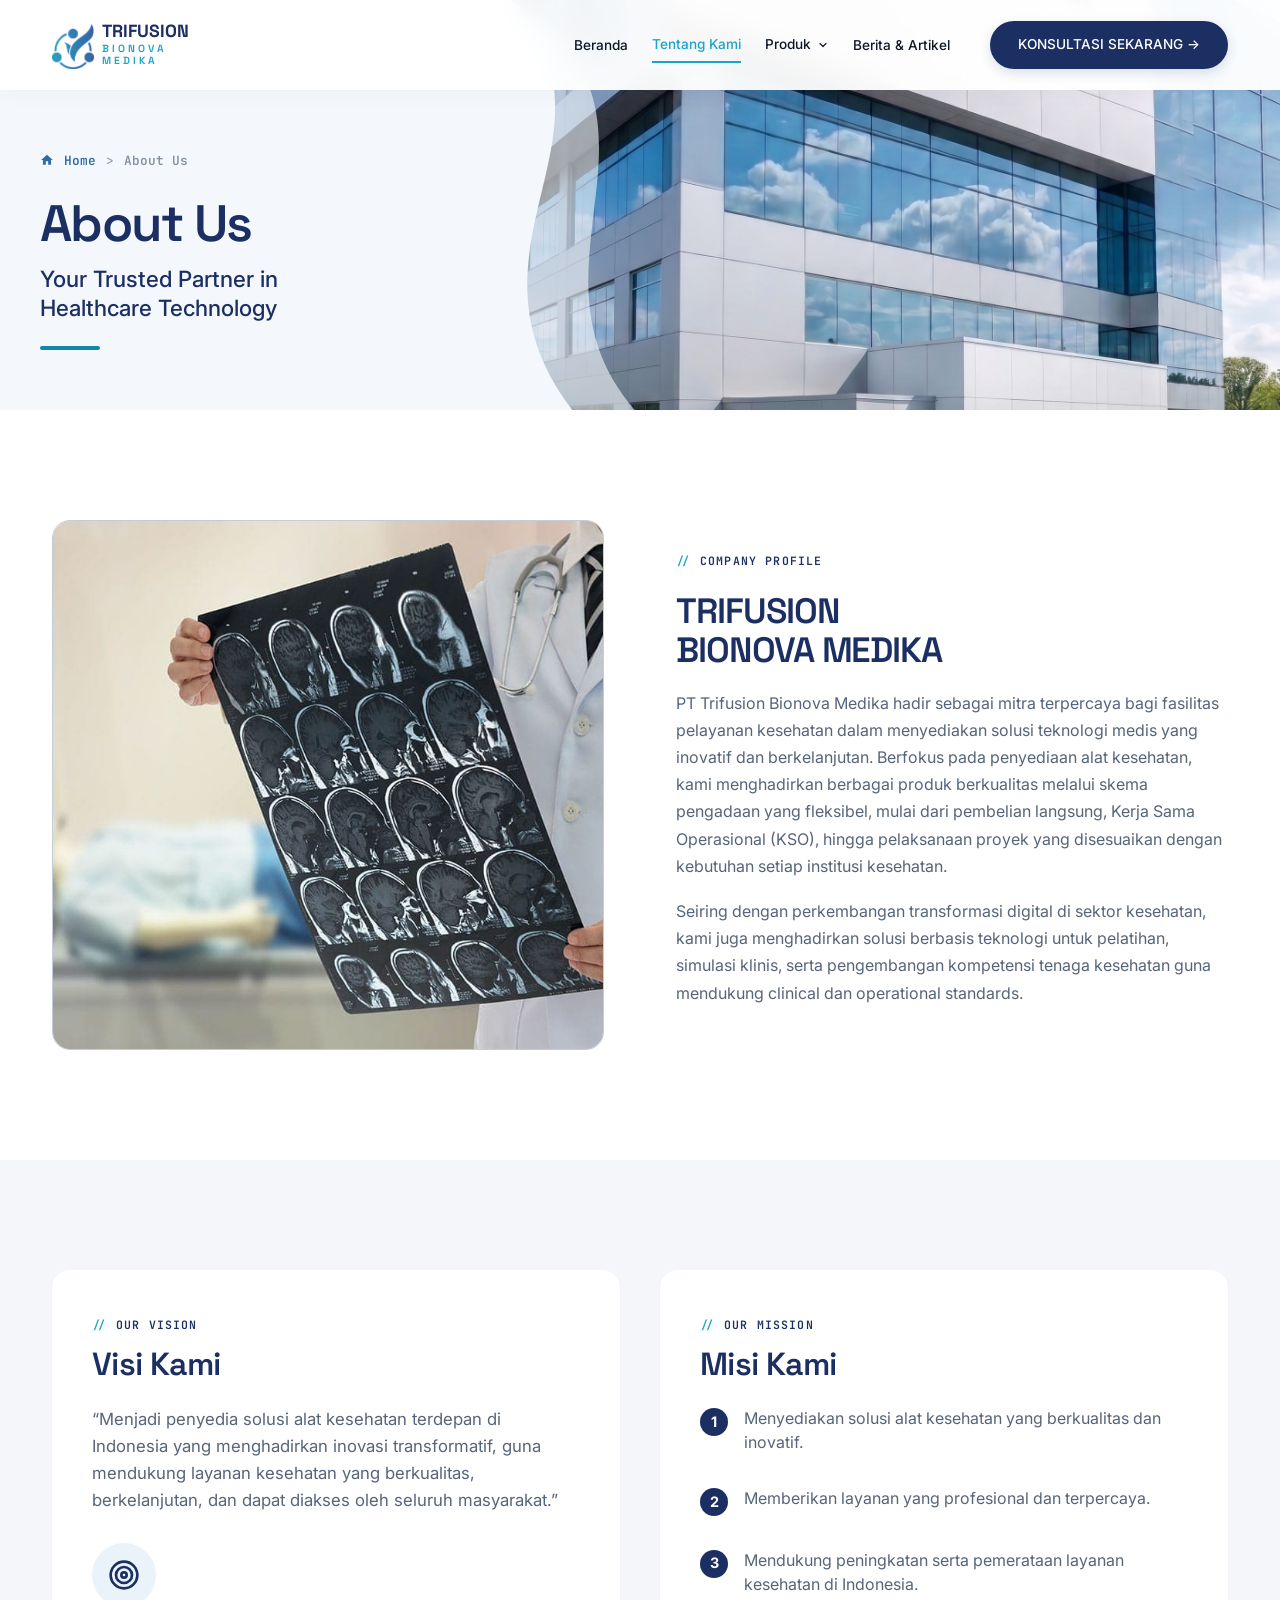
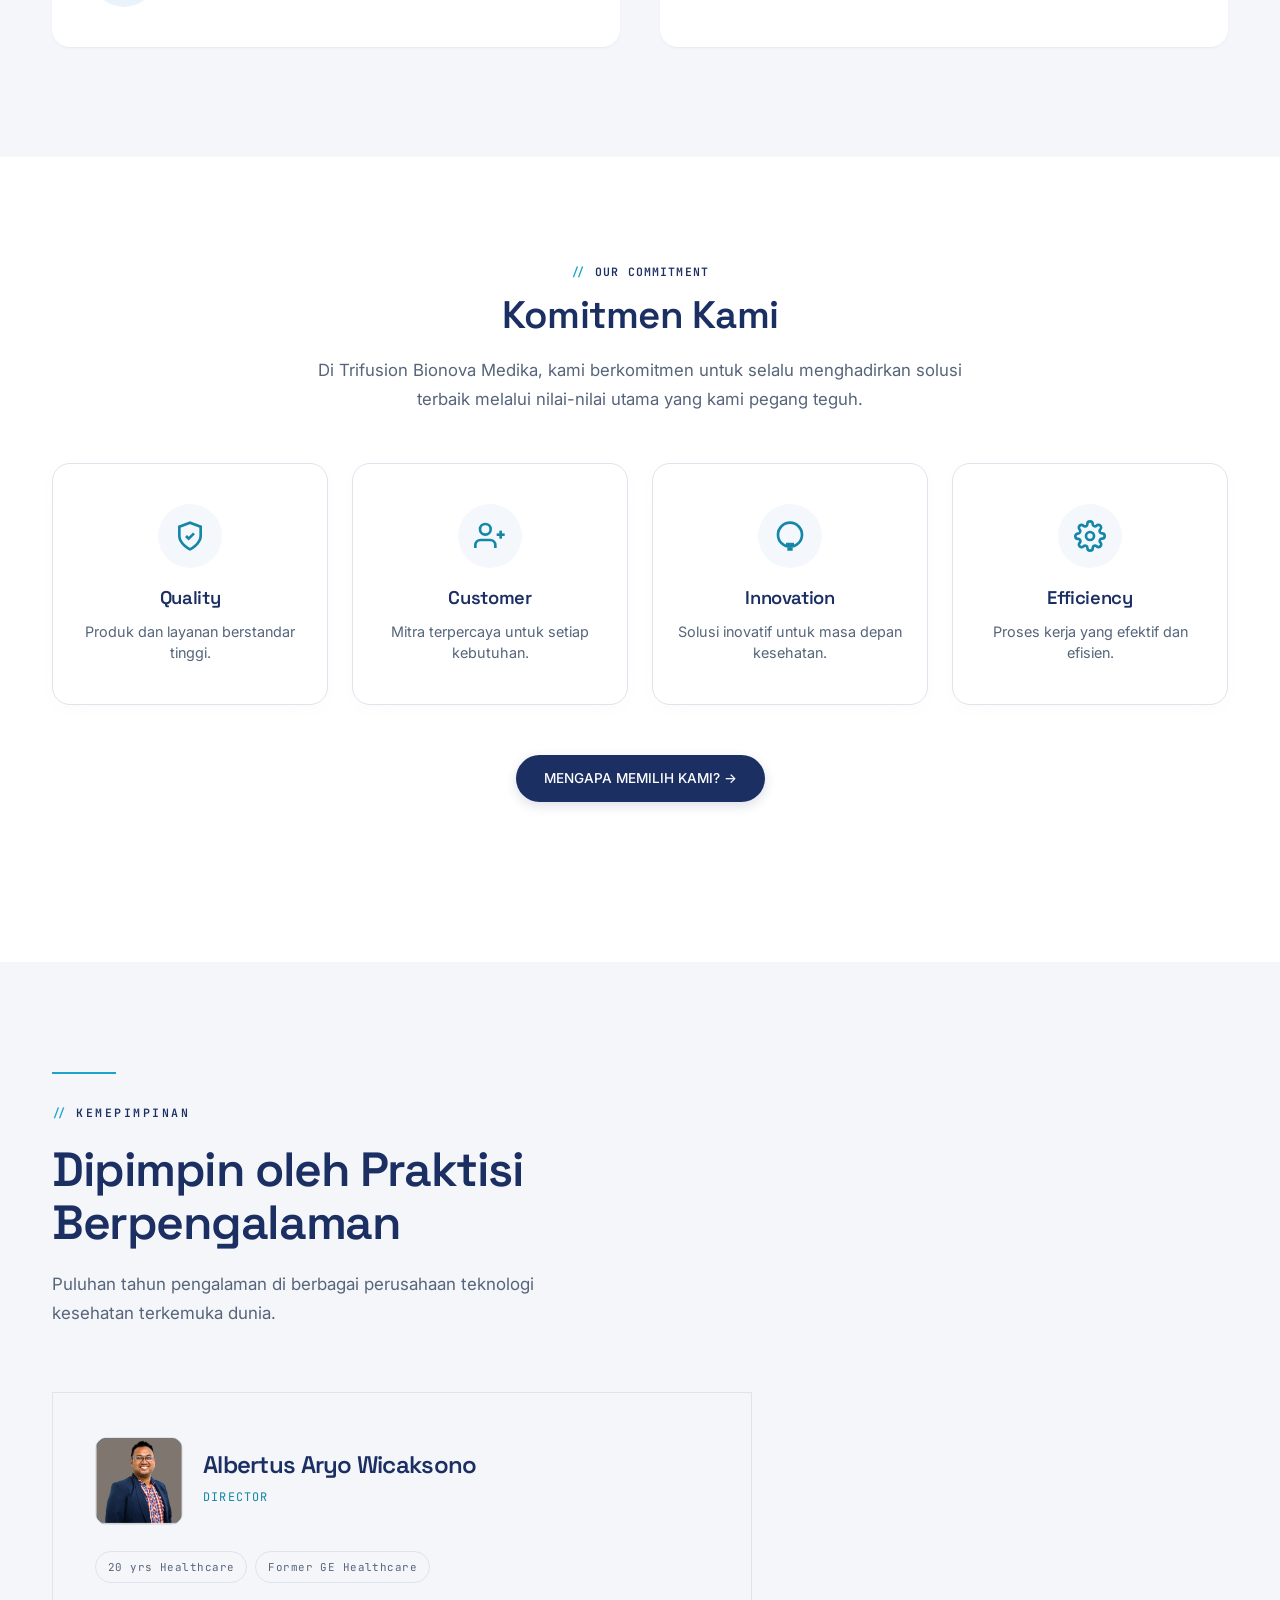
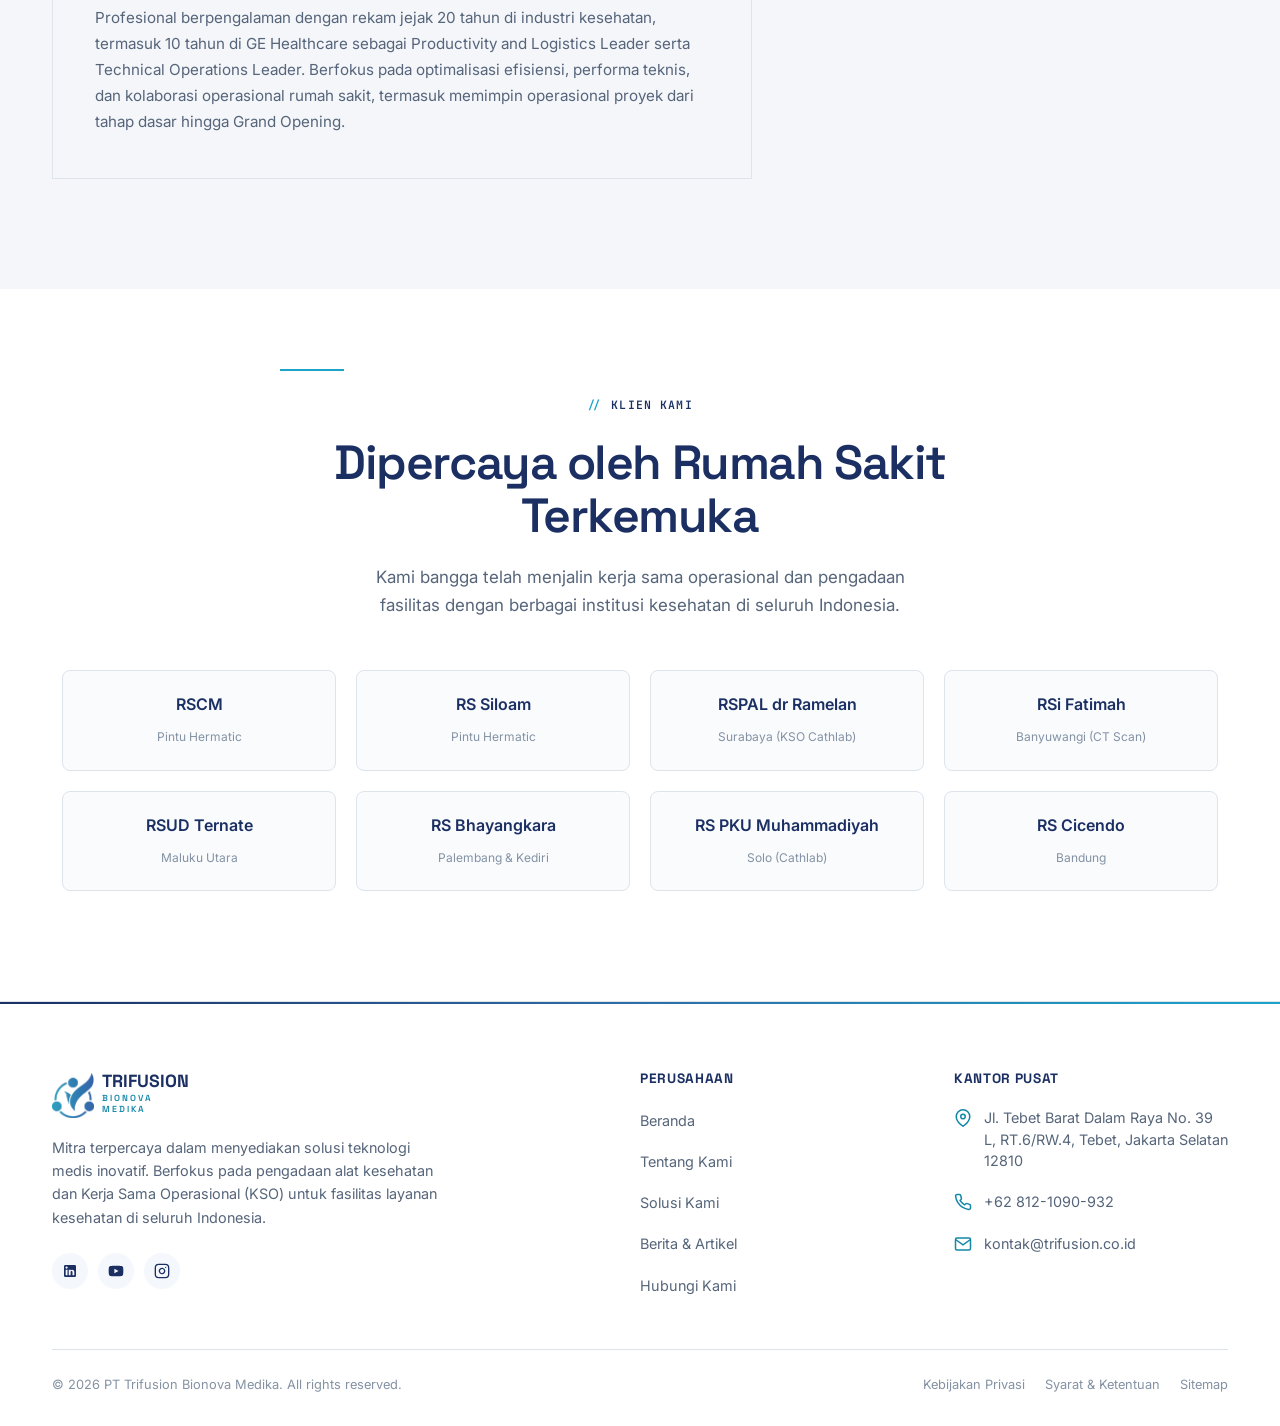
==== about.html @ e96203cc "Initial commit website Trifusion" ====
<!DOCTYPE html>
<html lang="id">
<head>
  <meta charset="UTF-8">
  <meta name="viewport" content="width=device-width, initial-scale=1.0">
  <title>Tentang Kami — Trifusion Bionova Medika</title>
  <meta name="description" content="Tentang PT Trifusion Bionova Medika — Perusahaan distribusi alat kesehatan dan radiologi. Visi, misi, profil pimpinan, dan nilai perusahaan kami.">
  <link rel="icon" type="image/png" href="assets/img/trifusion-icon.png">

  <link rel="preconnect" href="https://fonts.googleapis.com">
  <link rel="preconnect" href="https://fonts.gstatic.com" crossorigin>
  <link href="https://fonts.googleapis.com/css2?family=Inter:wght@400;500;600&family=Space+Grotesk:wght@400;500;600;700&family=JetBrains+Mono:wght@400;500;600&display=swap" rel="stylesheet">

  <link rel="stylesheet" href="css/style.css">
  <link rel="stylesheet" href="css/responsive.css">
  
  <style>
    
    /* ===== PAGE HERO DENGAN GAMBAR (Mepet Kiri) ===== */
    .page-hero--image { 
      position: relative;
      min-height: 400px;
      display: flex;
      align-items: center;
      background: #f4f8fc; 
      padding-top: var(--header-h);
      padding-bottom: 0;
      overflow: hidden;
      border-bottom: none;
    }
    
    .page-hero__image-side {
      position: absolute;
      top: 0;
      right: 0;
      width: 60%; 
      height: 100%;
      z-index: 1;
    }
    .page-hero__image-side img {
      width: 100%;
      height: 100%;
      object-fit: cover;
      object-position: center;
    }
    
    .page-hero__wave {
      position: absolute;
      top: 0;
      left: -2px;
      height: 100%;
      width: 250px;
      z-index: 2;
    }

    .page-hero__container {
      position: relative;
      z-index: 3;
      width: 100%;
      max-width: var(--container);
      margin: 0 auto;
      padding-left: 32px;
      display: flex;
      justify-content: flex-start;
    }
    
    .page-hero__content {
      max-width: 450px; 
      padding: 60px 0;
      margin-left: -12px;
    }
    
    .breadcrumb {
      display: flex;
      align-items: center;
      gap: 6px;
      font-size: 0.8rem;
      font-weight: 600;
      color: var(--color-primary-600);
      margin-bottom: 24px;
      text-transform: capitalize;
      letter-spacing: 0;
    }
    .breadcrumb a { color: var(--color-primary-600); }
    .breadcrumb .sep { color: var(--color-text-light); font-weight: normal; margin: 0 4px; }
    .breadcrumb .current { color: var(--color-text-light); }
    
    .page-hero__content h1 { 
      font-size: 3.2rem; 
      color: var(--color-primary); 
      margin-bottom: 12px;
      letter-spacing: -0.03em;
    }
    .page-hero__content p { 
      font-size: 1.4rem; 
      font-weight: 500; 
      color: var(--color-primary); 
      line-height: 1.3;
      margin-bottom: 24px;
    }
    
    .line-accent {
      width: 60px;
      height: 4px;
      background: var(--color-accent-600);
      border-radius: 2px;
    }
    
    @media (max-width: 900px) {
      .page-hero__image-side { width: 100%; opacity: 0.2; }
      .page-hero__wave { display: none; }
      .page-hero__content { max-width: 100%; padding: 40px 0; margin-left: 0; }
    }
  </style>
</head>
<body>

<!-- ===== Header ===== -->
  <header class="header">
    <div class="container">
      <a class="logo" href="index.html" aria-label="Trifusion Bionova Medika — beranda">
        <span class="logo__mark"><img src="assets/img/trifusion-icon.png" alt="Logo Trifusion Bionova Medika"></span>
        <span class="logo__text">
          <span class="logo__name">TRIFUSION</span>
          <span class="logo__sub"><span>BIONOVA</span><span>MEDIKA</span></span>
        </span>
      </a>

      <nav class="nav" aria-label="Navigasi utama">
        <ul class="nav__list">
          <li><a class="nav__link" href="index.html">Beranda</a></li>
          <li><a class="nav__link active" href="about.html" aria-current="page">Tentang Kami</a></li>
          <li><a class="nav__link" href="products.html">Produk</a></li>
          <li><a class="nav__link" href="articles.html">Berita &amp; Artikel</a></li>
        </ul>
        <a class="btn btn--konsultasi" href="contact.html">Konsultasi Sekarang &rarr;</a>
      </nav>

      <button class="burger" aria-label="Buka menu" aria-expanded="false">
        <span></span><span></span><span></span>
      </button>
    </div>
  </header>
  <div class="nav-backdrop"></div>

  <main>
    <!-- ===== Page Hero ===== -->
    <section class="page-hero page-hero--image">
      <div class="page-hero__image-side">
        <img src="assets/img/OLA.png" alt="Gedung Trifusion Bionova Medika">
        <svg class="page-hero__wave" viewBox="0 0 200 1080" preserveAspectRatio="none">
          <path d="M0,0 C150,300 0,700 100,1080 L0,1080 L0,0 Z" fill="rgba(244, 248, 252, 0.6)" />
          <path d="M0,0 C100,350 -50,650 50,1080 L0,1080 L0,0 Z" fill="#f4f8fc" />
        </svg>
      </div>

      <div class="page-hero__container">
        <div class="page-hero__content" data-reveal>
          <div class="breadcrumb">
            <svg viewBox="0 0 24 24" fill="currentColor" stroke="currentColor" stroke-width="0" style="width: 14px; margin-right: 4px; margin-top:-2px;">
              <path d="M10 20v-6h4v6h5v-8h3L12 3 2 12h3v8z"/>
            </svg>
            <a href="index.html">Home</a><span class="sep">&gt;</span><span class="current">About Us</span>
          </div>
          <h1>About Us</h1>
          <p>Your Trusted Partner in<br>Healthcare Technology</p>
          <div class="line-accent"></div>
        </div>
      </div>
    </section>

    <!-- ===== Company Overview ===== -->
    <section class="section overview">
      <div class="container overview__grid">
        <div class="overview__media" data-reveal="left">
          <img src="assets/img/Radiologi.jpg" alt="Trifusion Bionova Medika facility">
        </div>
        <div class="overview__content" data-reveal="right">
          <span class="eyebrow" style="color: var(--color-primary); letter-spacing: 0.1em; background: none;">COMPANY PROFILE</span>
          <h2 style="color: var(--color-primary); font-size: 2.2rem; line-height: 1.1; margin-bottom: 20px;">TRIFUSION<br>BIONOVA MEDIKA</h2>
          <p>
            PT Trifusion Bionova Medika hadir sebagai mitra terpercaya bagi fasilitas pelayanan kesehatan dalam menyediakan solusi teknologi medis yang inovatif dan berkelanjutan. 
            Berfokus pada penyediaan alat kesehatan, kami menghadirkan berbagai produk berkualitas melalui skema pengadaan yang fleksibel, mulai dari pembelian langsung, Kerja Sama Operasional (KSO), hingga pelaksanaan proyek yang disesuaikan dengan kebutuhan setiap institusi kesehatan.
          </p>
          <p>
            Seiring dengan perkembangan transformasi digital di sektor kesehatan, kami juga menghadirkan solusi berbasis teknologi untuk pelatihan, simulasi klinis, serta pengembangan kompetensi tenaga kesehatan guna mendukung clinical dan operational standards.
          </p>
        </div>
      </div>
    </section>

    <!-- ===== Vision & Mission ===== -->
    <section class="section section--soft">
      <div class="container">
        <div class="vm__grid" style="display: grid; grid-template-columns: repeat(auto-fit, minmax(320px, 1fr)); gap: 40px; border: none;">
          
          <!-- Vision -->
          <div data-reveal="left" style="background: #fff; padding: 40px; border-radius: var(--radius-lg); box-shadow: var(--shadow-sm); display: flex; flex-direction: column;">
            <div style="margin-bottom: 24px;">
              <span class="eyebrow" style="color: var(--color-primary); letter-spacing: 0.1em; background: none;">OUR VISION</span>
              <h2 style="color: var(--color-primary); font-size: 2rem; margin-top: -10px;">Visi Kami</h2>
            </div>
            <div style="display: flex; gap: 20px; align-items: flex-start; flex: 1;">
              <p style="font-size: 1.05rem; line-height: 1.6; margin: 0; color: var(--color-text);">
                “Menjadi penyedia solusi alat kesehatan terdepan di Indonesia yang menghadirkan inovasi transformatif, guna mendukung layanan kesehatan yang berkualitas, berkelanjutan, dan dapat diakses oleh seluruh masyarakat.”
              </p>
            </div>
            <!-- Ikon dipindahkan ke bawah agar teks Visi memiliki ruang penuh dan tidak memanjang ke bawah -->
            <div style="margin-top: 30px; width: 64px; height: 64px; background: #eaf3fa; border-radius: 50%; display: grid; place-items: center; color: var(--color-primary);">
               <svg viewBox="0 0 24 24" fill="none" stroke="currentColor" stroke-width="2" style="width: 32px;"><circle cx="12" cy="12" r="10"/><circle cx="12" cy="12" r="6"/><circle cx="12" cy="12" r="2"/></svg>
            </div>
          </div>

          <!-- Mission -->
          <div data-reveal="right" style="background: #fff; padding: 40px; border-radius: var(--radius-lg); box-shadow: var(--shadow-sm); display: flex; flex-direction: column;">
            <div style="margin-bottom: 24px;">
              <span class="eyebrow" style="color: var(--color-primary); letter-spacing: 0.1em; background: none;">OUR MISSION</span>
              <h2 style="color: var(--color-primary); font-size: 2rem; margin-top: -10px;">Misi Kami</h2>
            </div>
            <ol style="list-style: none; padding: 0; margin: 0; display: grid; gap: 20px; flex: 1;">
              <li style="display: flex; gap: 16px; align-items: flex-start;">
                <span style="width: 28px; height: 28px; background: var(--color-primary); color: #fff; border-radius: 50%; display: flex; align-items: center; justify-content: center; font-weight: bold; font-size: 0.9rem; flex-shrink: 0; margin-top: 2px;">1</span>
                <span style="font-size: 1rem; color: var(--color-text); line-height: 1.5;">Menyediakan solusi alat kesehatan yang berkualitas dan inovatif.</span>
              </li>
              <li style="display: flex; gap: 16px; align-items: flex-start;">
                <span style="width: 28px; height: 28px; background: var(--color-primary); color: #fff; border-radius: 50%; display: flex; align-items: center; justify-content: center; font-weight: bold; font-size: 0.9rem; flex-shrink: 0; margin-top: 2px;">2</span>
                <span style="font-size: 1rem; color: var(--color-text); line-height: 1.5;">Memberikan layanan yang profesional dan terpercaya.</span>
              </li>
              <li style="display: flex; gap: 16px; align-items: flex-start;">
                <span style="width: 28px; height: 28px; background: var(--color-primary); color: #fff; border-radius: 50%; display: flex; align-items: center; justify-content: center; font-weight: bold; font-size: 0.9rem; flex-shrink: 0; margin-top: 2px;">3</span>
                <span style="font-size: 1rem; color: var(--color-text); line-height: 1.5;">Mendukung peningkatan serta pemerataan layanan kesehatan di Indonesia.</span>
              </li>
            </ol>
          </div>
          
        </div>
      </div>
    </section>

    <!-- ===== Core Values / Komitmen ===== -->
    <section class="section" style="padding: 100px 0;">
      <div class="container">
        
        <div style="text-align: center; max-width: 700px; margin: 0 auto 50px;" data-reveal="up">
          <span class="eyebrow" style="color: var(--color-primary); letter-spacing: 0.1em; background: none;">OUR COMMITMENT</span>
          <h2 style="color: var(--color-primary); font-size: 2.4rem; margin: -10px 0 20px;">Komitmen Kami</h2>
          <p style="font-size: 1.05rem; color: var(--color-text);">Di Trifusion Bionova Medika, kami berkomitmen untuk selalu menghadirkan solusi terbaik melalui nilai-nilai utama yang kami pegang teguh.</p>
        </div>
        
        <!-- Grid Kartu Komitmen (responsif horizontal) -->
        <div style="display: grid; grid-template-columns: repeat(auto-fit, minmax(240px, 1fr)); gap: 24px;" data-reveal="up" data-reveal-delay="1">
          
          <div style="background: #fff; text-align: center; padding: 40px 24px; border: 1px solid var(--color-border); border-radius: var(--radius-lg); box-shadow: 0 4px 20px rgba(0,0,0,0.02); transition: transform 0.3s ease;">
            <div style="width: 64px; height: 64px; margin: 0 auto 20px; background: #f4f8fc; border-radius: 50%; display: grid; place-items: center;">
              <svg viewBox="0 0 24 24" fill="none" stroke="var(--color-accent-600)" stroke-width="2" style="width: 32px;"><path d="M12 22s8-4 8-10V5l-8-3-8 3v7c0 6 8 10 8 10z"/><polyline points="9 12 11 14 15 10"/></svg>
            </div>
            <h3 style="font-size: 1.15rem; color: var(--color-primary); margin-bottom: 12px;">Quality</h3>
            <p style="font-size: 0.9rem; color: var(--color-text); line-height: 1.5; margin: 0;">Produk dan layanan berstandar tinggi.</p>
          </div>
          
          <div style="background: #fff; text-align: center; padding: 40px 24px; border: 1px solid var(--color-border); border-radius: var(--radius-lg); box-shadow: 0 4px 20px rgba(0,0,0,0.02); transition: transform 0.3s ease;">
            <div style="width: 64px; height: 64px; margin: 0 auto 20px; background: #f4f8fc; border-radius: 50%; display: grid; place-items: center;">
              <svg viewBox="0 0 24 24" fill="none" stroke="var(--color-accent-600)" stroke-width="2" style="width: 32px;"><path d="M16 21v-2a4 4 0 0 0-4-4H5a4 4 0 0 0-4 4v2"/><circle cx="8.5" cy="7" r="4"/><line x1="20" y1="8" x2="20" y2="14"/><line x1="23" y1="11" x2="17" y2="11"/></svg>
            </div>
            <h3 style="font-size: 1.15rem; color: var(--color-primary); margin-bottom: 12px;">Customer</h3>
            <p style="font-size: 0.9rem; color: var(--color-text); line-height: 1.5; margin: 0;">Mitra terpercaya untuk setiap kebutuhan.</p>
          </div>
          
          <div style="background: #fff; text-align: center; padding: 40px 24px; border: 1px solid var(--color-border); border-radius: var(--radius-lg); box-shadow: 0 4px 20px rgba(0,0,0,0.02); transition: transform 0.3s ease;">
            <div style="width: 64px; height: 64px; margin: 0 auto 20px; background: #f4f8fc; border-radius: 50%; display: grid; place-items: center;">
              <svg viewBox="0 0 24 24" fill="none" stroke="currentColor" stroke-width="2" style="width: 32px; color: var(--color-accent-600);"><path d="M9 18h6M10 22h4M21 11a9 9 0 1 1-18 0 9 9 0 0 1 18 0z"/></svg>
            </div>
            <h3 style="font-size: 1.15rem; color: var(--color-primary); margin-bottom: 12px;">Innovation</h3>
            <p style="font-size: 0.9rem; color: var(--color-text); line-height: 1.5; margin: 0;">Solusi inovatif untuk masa depan kesehatan.</p>
          </div>
          
          <div style="background: #fff; text-align: center; padding: 40px 24px; border: 1px solid var(--color-border); border-radius: var(--radius-lg); box-shadow: 0 4px 20px rgba(0,0,0,0.02); transition: transform 0.3s ease;">
            <div style="width: 64px; height: 64px; margin: 0 auto 20px; background: #f4f8fc; border-radius: 50%; display: grid; place-items: center;">
              <svg viewBox="0 0 24 24" fill="none" stroke="currentColor" stroke-width="2" style="width: 32px; color: var(--color-accent-600);"><circle cx="12" cy="12" r="3"/><path d="M19.4 15a1.65 1.65 0 0 0 .33 1.82l.06.06a2 2 0 0 1 0 2.83 2 2 0 0 1-2.83 0l-.06-.06a1.65 1.65 0 0 0-1.82-.33 1.65 1.65 0 0 0-1 1.51V21a2 2 0 0 1-2 2 2 2 0 0 1-2-2v-.09A1.65 1.65 0 0 0 9 19.4a1.65 1.65 0 0 0-1.82.33l-.06.06a2 2 0 0 1-2.83 0 2 2 0 0 1 0-2.83l.06.06a1.65 1.65 0 0 0 .33-1.82 1.65 1.65 0 0 0-1.51-1H3a2 2 0 0 1-2-2 2 2 0 0 1 2-2h.09A1.65 1.65 0 0 0 4.6 9a1.65 1.65 0 0 0-.33-1.82l-.06-.06a2 2 0 0 1 0-2.83 2 2 0 0 1 2.83 0l.06.06a1.65 1.65 0 0 0 1.82.33H9a1.65 1.65 0 0 0 1-1.51V3a2 2 0 0 1 2-2 2 2 0 0 1 2 2v.09a1.65 1.65 0 0 0 1 1.51 1.65 1.65 0 0 0 1.82-.33l.06-.06a2 2 0 0 1 2.83 0 2 2 0 0 1 0 2.83l-.06.06a1.65 1.65 0 0 0-.33 1.82V9a1.65 1.65 0 0 0 1.51 1H21a2 2 0 0 1 2 2 2 2 0 0 1-2 2h-.09a1.65 1.65 0 0 0-1.51 1z"/></svg>
            </div>
            <h3 style="font-size: 1.15rem; color: var(--color-primary); margin-bottom: 12px;">Efficiency</h3>
            <p style="font-size: 0.9rem; color: var(--color-text); line-height: 1.5; margin: 0;">Proses kerja yang efektif dan efisien.</p>
          </div>
          
        </div>
        
        <div style="text-align: center; margin-top: 50px;" data-reveal="up" data-reveal-delay="2">
          <a class="btn btn--konsultasi" href="#clients" style="display: inline-flex;">Mengapa Memilih Kami? &rarr;</a>
        </div>

      </div>
      
      <style>
        .section .container > div:nth-child(2) > div:hover {
          transform: translateY(-8px) !important;
          border-color: var(--color-accent) !important;
          box-shadow: 0 12px 30px rgba(0,0,0,0.06) !important;
        }
      </style>
    </section>

    <!-- ===== Leadership: Director ===== -->
    <section class="section section--soft" style="margin-top: 60px;">
      <div class="container">
        <div class="section-head" data-reveal>
          <span class="eyebrow" style="color: var(--color-primary);">KEMEPIMPINAN</span>
          <h2 class="section-title" style="color: var(--color-primary);">Dipimpin oleh Praktisi Berpengalaman</h2>
          <p class="section-subtitle">Puluhan tahun pengalaman di berbagai perusahaan teknologi kesehatan terkemuka dunia.</p>
        </div>

        <div class="leadership__grid" style="grid-template-columns: 1fr; max-width: 700px; margin: 0;">
          
          <article class="leader-card" data-reveal="left">
            <div class="leader-card__head">
              <div class="leader-card__avatar">
                <img src="assets/img/Paaryo.png" alt="Albertus Aryo Wicaksono">
              </div>
              <div class="leader-card__meta">
                <h3 class="leader-card__name" style="color: var(--color-primary);">Albertus Aryo Wicaksono</h3>
                <span class="leader-card__role">Director</span>
              </div>
            </div>
            <div class="leader-card__tags">
              <span class="leader-tag">20 yrs Healthcare</span>
              <span class="leader-tag">Former GE Healthcare</span>
            </div>
            <p class="leader-card__bio">
              Profesional berpengalaman dengan rekam jejak 20 tahun di industri kesehatan, termasuk 10 tahun
              di GE Healthcare sebagai Productivity and Logistics Leader serta Technical Operations Leader. 
              Berfokus pada optimalisasi efisiensi, performa teknis, dan kolaborasi operasional rumah sakit, 
              termasuk memimpin operasional proyek dari tahap dasar hingga Grand Opening.
            </p>
          </article>
          
        </div>
      </div>
    </section>

    <!-- ===== Client / Hospital Partners ===== -->
    <section id="clients" class="section clients" style="background: #fff; padding-top: 80px;">
      <div class="container">
        <div class="section-head" data-reveal style="text-align: center; margin: 0 auto 50px;">
          <span class="eyebrow" style="color: var(--color-primary); letter-spacing: 0.1em; justify-content: center; display: flex;">KLIEN KAMI</span>
          <h2 class="section-title" style="color: var(--color-primary);">Dipercaya oleh Rumah Sakit Terkemuka</h2>
          <p class="section-subtitle" style="margin: 0 auto;">Kami bangga telah menjalin kerja sama operasional dan pengadaan fasilitas dengan berbagai institusi kesehatan di seluruh Indonesia.</p>
        </div>

        <div class="clients__grid" data-reveal data-reveal-delay="1" style="
          display: flex;
          flex-wrap: wrap;
          justify-content: center;
          gap: 20px;
          align-items: center;
        ">
          <!-- Item RS -->
          <div class="client-item" style="padding: 20px; border: 1px solid var(--color-border); border-radius: var(--radius-sm); width: calc(25% - 20px); min-width: 200px; text-align: center; transition: transform 0.3s, box-shadow 0.3s; background: #f9fbfd;">
            <p style="font-weight: 600; font-size: 1rem; margin: 0 0 4px; color: var(--color-primary);">RSCM</p>
            <span style="font-size: 0.75rem; color: var(--color-text-light);">Pintu Hermatic</span>
          </div>
          <div class="client-item" style="padding: 20px; border: 1px solid var(--color-border); border-radius: var(--radius-sm); width: calc(25% - 20px); min-width: 200px; text-align: center; transition: transform 0.3s, box-shadow 0.3s; background: #f9fbfd;">
            <p style="font-weight: 600; font-size: 1rem; margin: 0 0 4px; color: var(--color-primary);">RS Siloam</p>
            <span style="font-size: 0.75rem; color: var(--color-text-light);">Pintu Hermatic</span>
          </div>
          <div class="client-item" style="padding: 20px; border: 1px solid var(--color-border); border-radius: var(--radius-sm); width: calc(25% - 20px); min-width: 200px; text-align: center; transition: transform 0.3s, box-shadow 0.3s; background: #f9fbfd;">
            <p style="font-weight: 600; font-size: 1rem; margin: 0 0 4px; color: var(--color-primary);">RSPAL dr Ramelan</p>
            <span style="font-size: 0.75rem; color: var(--color-text-light);">Surabaya (KSO Cathlab)</span>
          </div>
          <div class="client-item" style="padding: 20px; border: 1px solid var(--color-border); border-radius: var(--radius-sm); width: calc(25% - 20px); min-width: 200px; text-align: center; transition: transform 0.3s, box-shadow 0.3s; background: #f9fbfd;">
            <p style="font-weight: 600; font-size: 1rem; margin: 0 0 4px; color: var(--color-primary);">RSi Fatimah</p>
            <span style="font-size: 0.75rem; color: var(--color-text-light);">Banyuwangi (CT Scan)</span>
          </div>
          <div class="client-item" style="padding: 20px; border: 1px solid var(--color-border); border-radius: var(--radius-sm); width: calc(25% - 20px); min-width: 200px; text-align: center; transition: transform 0.3s, box-shadow 0.3s; background: #f9fbfd;">
            <p style="font-weight: 600; font-size: 1rem; margin: 0 0 4px; color: var(--color-primary);">RSUD Ternate</p>
            <span style="font-size: 0.75rem; color: var(--color-text-light);">Maluku Utara</span>
          </div>
          <div class="client-item" style="padding: 20px; border: 1px solid var(--color-border); border-radius: var(--radius-sm); width: calc(25% - 20px); min-width: 200px; text-align: center; transition: transform 0.3s, box-shadow 0.3s; background: #f9fbfd;">
            <p style="font-weight: 600; font-size: 1rem; margin: 0 0 4px; color: var(--color-primary);">RS Bhayangkara</p>
            <span style="font-size: 0.75rem; color: var(--color-text-light);">Palembang & Kediri</span>
          </div>
          <div class="client-item" style="padding: 20px; border: 1px solid var(--color-border); border-radius: var(--radius-sm); width: calc(25% - 20px); min-width: 200px; text-align: center; transition: transform 0.3s, box-shadow 0.3s; background: #f9fbfd;">
            <p style="font-weight: 600; font-size: 1rem; margin: 0 0 4px; color: var(--color-primary);">RS PKU Muhammadiyah</p>
            <span style="font-size: 0.75rem; color: var(--color-text-light);">Solo (Cathlab)</span>
          </div>
          <div class="client-item" style="padding: 20px; border: 1px solid var(--color-border); border-radius: var(--radius-sm); width: calc(25% - 20px); min-width: 200px; text-align: center; transition: transform 0.3s, box-shadow 0.3s; background: #f9fbfd;">
            <p style="font-weight: 600; font-size: 1rem; margin: 0 0 4px; color: var(--color-primary);">RS Cicendo</p>
            <span style="font-size: 0.75rem; color: var(--color-text-light);">Bandung</span>
          </div>
        </div>
      </div>
      <style>
        .client-item:hover { transform: translateY(-5px); box-shadow: var(--shadow-sm); border-color: var(--color-accent); }
      </style>
    </section>
  </main>

<!-- ===== Footer ===== -->
  <footer class="footer" style="padding: 70px 0 30px; background: #ffffff; border-top: 1px solid var(--color-border); position: relative; z-index: 10;">
    <div class="container">
      
      <!-- Grid Utama Footer -->
      <div style="display: grid; grid-template-columns: repeat(auto-fit, minmax(220px, 1fr)); gap: 40px; margin-bottom: 50px;">
        
        <!-- Kolom 1: Logo & Deskripsi -->
        <div style="grid-column: 1 / -1; max-width: 400px;">
          <a class="logo" href="index.html" style="margin-bottom: 20px; display: inline-flex;">
            <span class="logo__mark"><img src="assets/img/trifusion-icon.png" alt="Trifusion Bionova Medika logo"></span>
            <span class="logo__text" style="justify-content: center; display: flex; flex-direction: column;">
              <span class="logo__name" style="color: var(--color-primary); font-size: 1.1rem; font-weight: 700; line-height: 1.1;">TRIFUSION</span>
              <span class="logo__sub" style="color: var(--color-accent-600); font-size: 0.55rem; font-weight: 600; letter-spacing: 2px;">BIONOVA<br>MEDIKA</span>
            </span>
          </a>
          <p style="font-size: 0.9rem; line-height: 1.6; color: var(--color-text); margin-bottom: 24px;">
            Mitra terpercaya dalam menyediakan solusi teknologi medis inovatif. Berfokus pada pengadaan alat kesehatan dan Kerja Sama Operasional (KSO) untuk fasilitas layanan kesehatan di seluruh Indonesia.
          </p>
          <div style="display: flex; gap: 10px;">
            <a href="#" aria-label="LinkedIn" style="width: 36px; height: 36px; border-radius: 50%; background: #f4f8fc; display: flex; align-items: center; justify-content: center; color: var(--color-primary); transition: 0.3s;"><svg viewBox="0 0 24 24" fill="currentColor" style="width: 16px;"><path d="M19 3a2 2 0 0 1 2 2v14a2 2 0 0 1-2 2H5a2 2 0 0 1-2-2V5a2 2 0 0 1 2-2h14m-.5 15.5v-5.3a3.26 3.26 0 0 0-3.26-3.26c-.85 0-1.84.52-2.32 1.3v-1.11h-2.79v8.37h2.79v-4.93c0-.77.62-1.4 1.39-1.4a1.4 1.4 0 0 1 1.4 1.4v4.93h2.79M6.88 8.56a1.68 1.68 0 0 0 1.68-1.68c0-.93-.75-1.69-1.68-1.69a1.69 1.69 0 0 0-1.69 1.69c0 .93.76 1.68 1.69 1.68m1.39 9.94v-8.37H5.5v8.37h2.77z"/></svg></a>
            <a href="#" aria-label="YouTube" style="width: 36px; height: 36px; border-radius: 50%; background: #f4f8fc; display: flex; align-items: center; justify-content: center; color: var(--color-primary); transition: 0.3s;"><svg viewBox="0 0 24 24" fill="currentColor" style="width: 16px;"><path d="M22.54 6.42a2.78 2.78 0 0 0-1.94-1.94C18.88 4 12 4 12 4s-6.88 0-8.6.48a2.78 2.78 0 0 0-1.94 1.94C1 8.14 1 12 1 12s0 3.86.48 5.58a2.78 2.78 0 0 0 1.94 1.94C5.12 20 12 20 12 20s6.88 0 8.6-.48a2.78 2.78 0 0 0 1.94-1.94C23 15.86 23 12 23 12s0-3.86-.46-5.58zM9.54 15.54V8.46L15.82 12l-6.28 3.54z"/></svg></a>
            <a href="#" aria-label="Instagram" style="width: 36px; height: 36px; border-radius: 50%; background: #f4f8fc; display: flex; align-items: center; justify-content: center; color: var(--color-primary); transition: 0.3s;"><svg viewBox="0 0 24 24" fill="none" stroke="currentColor" stroke-width="2" stroke-linecap="round" stroke-linejoin="round" style="width: 16px;"><rect x="2" y="2" width="20" height="20" rx="5" ry="5"/><path d="M16 11.37A4 4 0 1 1 12.63 8 4 4 0 0 1 16 11.37z"/><line x1="17.5" y1="6.5" x2="17.51" y2="6.5"/></svg></a>
          </div>
        </div>

        <!-- Kolom 2: Perusahaan -->
        <div>
          <h4 style="font-size: 0.85rem; font-family: var(--font-display); font-weight: 700; color: var(--color-primary); letter-spacing: 0.05em; text-transform: uppercase; margin-bottom: 20px;">Perusahaan</h4>
          <ul style="display: grid; gap: 14px; padding: 0; margin: 0; list-style: none;">
            <li><a href="index.html" style="font-size: 0.9rem; color: var(--color-text); text-decoration: none; transition: color 0.2s;">Beranda</a></li>
            <li><a href="about.html" style="font-size: 0.9rem; color: var(--color-text); text-decoration: none; transition: color 0.2s;">Tentang Kami</a></li>
            <li><a href="products.html" style="font-size: 0.9rem; color: var(--color-text); text-decoration: none; transition: color 0.2s;">Solusi Kami</a></li>
            <li><a href="articles.html" style="font-size: 0.9rem; color: var(--color-text); text-decoration: none; transition: color 0.2s;">Berita & Artikel</a></li>
            <li><a href="contact.html" style="font-size: 0.9rem; color: var(--color-text); text-decoration: none; transition: color 0.2s;">Hubungi Kami</a></li>
          </ul>
        </div>

        <!-- Kolom 3: Kontak Info -->
        <div>
          <h4 style="font-size: 0.85rem; font-family: var(--font-display); font-weight: 700; color: var(--color-primary); letter-spacing: 0.05em; text-transform: uppercase; margin-bottom: 20px;">Kantor Pusat</h4>
          <ul style="display: grid; gap: 18px; padding: 0; margin: 0; list-style: none;">
            <li style="display: flex; gap: 12px; align-items: flex-start;">
              <svg viewBox="0 0 24 24" fill="none" stroke="var(--color-accent-600)" stroke-width="2" style="width: 18px; margin-top: 2px; flex-shrink: 0;"><path d="M21 10c0 7-9 13-9 13s-9-6-9-13a9 9 0 0 1 18 0z"/><circle cx="12" cy="10" r="3"/></svg>
              <span style="font-size: 0.9rem; color: var(--color-text); line-height: 1.5;">Jl. Tebet Barat Dalam Raya No. 39 L, RT.6/RW.4, Tebet, Jakarta Selatan 12810</span>
            </li>
            <li style="display: flex; gap: 12px; align-items: center;">
              <svg viewBox="0 0 24 24" fill="none" stroke="var(--color-accent-600)" stroke-width="2" style="width: 18px; flex-shrink: 0;"><path d="M22 16.92v3a2 2 0 0 1-2.18 2 19.79 19.79 0 0 1-8.63-3.07 19.5 19.5 0 0 1-6-6 19.79 19.79 0 0 1-3.07-8.67A2 2 0 0 1 4.11 2h3a2 2 0 0 1 2 1.72 12.84 12.84 0 0 0 .7 2.81 2 2 0 0 1-.45 2.11L8.09 9.91a16 16 0 0 0 6 6l1.27-1.27a2 2 0 0 1 2.11-.45 12.84 12.84 0 0 0 2.81.7A2 2 0 0 1 22 16.92z"/></svg>
              <span style="font-size: 0.9rem; color: var(--color-text);">+62 812-1090-932</span>
            </li>
            <li style="display: flex; gap: 12px; align-items: center;">
              <svg viewBox="0 0 24 24" fill="none" stroke="var(--color-accent-600)" stroke-width="2" style="width: 18px; flex-shrink: 0;"><path d="M4 4h16a2 2 0 0 1 2 2v12a2 2 0 0 1-2 2H4a2 2 0 0 1-2-2V6a2 2 0 0 1 2-2z"/><polyline points="22,6 12,13 2,6"/></svg>
              <a href="mailto:kontak@trifusion.co.id" style="font-size: 0.9rem; color: var(--color-text); text-decoration: none;">kontak@trifusion.co.id</a>
            </li>
          </ul>
        </div>
        
      </div>

      <!-- Copyright Bar -->
      <div style="border-top: 1px solid var(--color-border); padding-top: 24px; display: flex; justify-content: space-between; align-items: center; flex-wrap: wrap; gap: 16px;">
        <span style="font-size: 0.8rem; color: var(--color-text-light);">&copy; 2026 PT Trifusion Bionova Medika. All rights reserved.</span>
        <span style="display: flex; gap: 20px; font-size: 0.8rem;">
          <a href="#" style="color: var(--color-text-light); text-decoration: none;">Kebijakan Privasi</a>
          <a href="#" style="color: var(--color-text-light); text-decoration: none;">Syarat & Ketentuan</a>
          <a href="#" style="color: var(--color-text-light); text-decoration: none;">Sitemap</a>
        </span>
      </div>
      
    </div>
    
    <!-- Hover style untuk Tautan Footer -->
    <style>
      .footer a:hover { color: var(--color-primary) !important; }
      .footer .logo:hover .logo__name { color: var(--color-primary) !important; }
      .footer .footer__social a:hover { background: var(--color-primary) !important; color: #fff !important; }
      
      @media (min-width: 900px) {
        .footer > .container > div:first-child {
          grid-template-columns: 2fr 1fr 1fr !important;
        }
        .footer > .container > div:first-child > div:first-child {
          grid-column: 1 !important;
        }
      }
    </style>
  </footer>

  <script src="js/products.js"></script>
  <script src="js/main.js"></script>
</body>
</html>
---- css/style.css ----
/* =============================================================
   Trifusion Bionova Medika — Global Stylesheet
   Theme: "Clinical Precision" · editorial / blueprint · light
   ============================================================= */

/* ---------- 1. Design Tokens ---------- */
:root {
  /* Brand colors (from logo) */
  --color-primary: #1B2F63;       /* Deep Indigo */
  --color-primary-700: #214080;
  --color-primary-600: #2E6CA6;
  --color-accent: #1BA3C9;        /* Cyan */
  --color-accent-600: #1487A8;
  --color-accent-soft: #E4F4F9;
  --color-mint: #6FD8EE;          /* Light cyan highlight */

  /* Neutrals */
  --color-bg: #FFFFFF;
  --color-bg-soft: #F4F6FA;
  --color-bg-muted: #EAEEF4;
  --color-border: #DDE4EC;
  --color-border-strong: #C3CDD9;
  --color-ink: #0E1726;           /* near-black ink */

  /* Text */
  --color-heading: #0E1726;
  --color-text: #56657A;
  --color-text-light: #8492A4;
  --color-white: #FFFFFF;

  /* Accent extras */
  --color-success: #1FB57A;

  /* Gradients */
  --gradient-brand: linear-gradient(120deg, #1B2F63 0%, #2E6CA6 48%, #1BA3C9 100%);
  --gradient-accent: linear-gradient(120deg, #1BA3C9 0%, #1487A8 100%);

  /* Blueprint grid */
  --grid-line: rgba(27, 47, 99, 0.05);
  --grid-line-strong: rgba(27, 47, 99, 0.08);

  /* Typography */
  --font-display: 'Space Grotesk', 'Plus Jakarta Sans', system-ui, sans-serif;
  --font-heading: 'Space Grotesk', 'Plus Jakarta Sans', system-ui, sans-serif;
  --font-body: 'Inter', system-ui, sans-serif;
  --font-mono: 'JetBrains Mono', ui-monospace, 'SFMono-Regular', Menlo, monospace;

  /* Radius — softened / rounded */
  --radius-sm: 8px;
  --radius: 12px;
  --radius-lg: 18px;
  --radius-pill: 999px;

  /* Shadows — restrained */
  --shadow-sm: 0 1px 2px rgba(14, 23, 38, 0.05);
  --shadow: 0 8px 24px rgba(14, 23, 38, 0.07);
  --shadow-lg: 0 20px 50px rgba(14, 23, 38, 0.10);

  /* Layout */
  --container: 1240px;
  --header-h: 90px; /* Diperbarui untuk desain header baru */

  /* Motion */
  --ease: cubic-bezier(0.22, 1, 0.36, 1);
  --transition: 0.35s var(--ease);
}

/* ---------- 2. Reset & Base ---------- */
*, *::before, *::after { box-sizing: border-box; }
* { margin: 0; padding: 0; }

html {
  scroll-behavior: smooth;
  scroll-padding-top: var(--header-h);
  -webkit-text-size-adjust: 100%;
}

body {
  font-family: var(--font-body);
  color: var(--color-text);
  background: var(--color-bg);
  line-height: 1.7;
  font-size: 16px;
  overflow-x: hidden;
  -webkit-font-smoothing: antialiased;
}

h1, h2, h3, h4, h5 {
  font-family: var(--font-display);
  color: var(--color-heading);
  line-height: 1.1;
  font-weight: 600;
  letter-spacing: -0.02em;
}

a { color: inherit; text-decoration: none; }
img { max-width: 100%; display: block; }
ul { list-style: none; }
button { font-family: inherit; cursor: pointer; border: none; background: none; }

/* ---------- 3. Layout Helpers ---------- */
.container {
  width: 100%;
  max-width: var(--container);
  margin: 0 auto;
  padding: 0 32px;
}

.section { padding: 110px 0; position: relative; }
.section--soft { background: var(--color-bg-soft); }

/* Asymmetric, left-aligned section header */
.section-head {
  max-width: 720px;
  margin: 0 0 64px;
  text-align: left;
  position: relative;
  padding-top: 26px;
}
.section-head::before {
  content: "";
  position: absolute;
  top: 0; left: 0;
  width: 64px; height: 2px;
  background: var(--color-accent);
}

/* Eyebrow — mono spec label */
.eyebrow {
  display: inline-flex;
  align-items: center;
  gap: 10px;
  font-family: var(--font-mono);
  font-size: 0.72rem;
  font-weight: 600;
  letter-spacing: 0.22em;
  text-transform: uppercase;
  color: var(--color-accent-600);
  background: none;
  padding: 0;
  margin-bottom: 22px;
}
.eyebrow::before {
  content: "//";
  color: var(--color-accent);
  letter-spacing: 0;
}

.section-title {
  font-size: clamp(2rem, 4vw, 3rem);
  margin-bottom: 20px;
  letter-spacing: -0.03em;
}

.section-subtitle { font-size: 1.06rem; color: var(--color-text); max-width: 560px; }

.text-gradient {
  background: var(--gradient-accent);
  -webkit-background-clip: text;
  background-clip: text;
  -webkit-text-fill-color: transparent;
}

/* Blueprint grid surface */
.bp-grid {
  background-color: var(--color-bg-soft);
  background-image:
    linear-gradient(var(--grid-line) 1px, transparent 1px),
    linear-gradient(90deg, var(--grid-line) 1px, transparent 1px);
  background-size: 44px 44px;
}

/* ---------- 4. Buttons — rectangular, mono ---------- */
.btn {
  display: inline-flex;
  align-items: center;
  gap: 10px;
  font-family: var(--font-mono);
  font-weight: 600;
  font-size: 0.78rem;
  letter-spacing: 0.08em;
  text-transform: uppercase;
  padding: 16px 26px;
  border-radius: var(--radius-sm);
  transition: background var(--transition), color var(--transition), border-color var(--transition), transform var(--transition);
  white-space: nowrap;
  position: relative;
}
.btn svg { width: 16px; height: 16px; transition: transform var(--transition); }
.btn:hover svg { transform: translateX(4px); }

.btn--primary {
  background: var(--color-primary);
  color: var(--color-white);
}
.btn--primary:hover { background: var(--color-accent-600); }

.btn--dark {
  background: var(--color-ink);
  color: var(--color-white);
}
.btn--dark:hover { background: var(--color-primary); }

/* Ghost defaults to a light-surface outline */
.btn--ghost {
  background: transparent;
  color: var(--color-primary);
  border: 1px solid var(--color-border-strong);
}
.btn--ghost:hover { border-color: var(--color-primary); background: var(--color-primary); color: #fff; }

.btn--outline {
  background: transparent;
  color: var(--color-primary);
  border: 1px solid var(--color-border-strong);
}
.btn--outline:hover { border-color: var(--color-accent); color: var(--color-accent-600); }

/* ---------- 5. Header / Navbar (Sesuai Desain Baru) ---------- */
.header {
  position: fixed;
  top: 0; left: 0; right: 0;
  height: var(--header-h); /* 90px */
  z-index: 1000;
  display: flex;
  align-items: center;
  background: rgba(255, 255, 255, 0.95);
  backdrop-filter: blur(12px);
  -webkit-backdrop-filter: blur(12px);
  border-bottom: none;
  box-shadow: 0 4px 20px rgba(0, 0, 0, 0.03);
  transition: height var(--transition), box-shadow var(--transition);
}
.header.scrolled { height: 75px; box-shadow: var(--shadow-sm); }

.header .container { height: 100%; display: flex; align-items: center; justify-content: space-between; }

/* Logo */
.logo { display: inline-flex; align-items: center; gap: 8px; font-family: var(--font-display); }
.logo__mark { width: 42px; height: 42px; display: grid; place-items: center; flex-shrink: 0; }
.logo__mark img { width: 100%; height: 100%; object-fit: contain; }
.logo__text { display: flex; flex-direction: column; line-height: 1.1; }
.logo__name { color: #1B2F63; font-size: 1.1rem; font-weight: 700; letter-spacing: 0px; }
.logo__sub { color: #1BA3C9; font-size: 0.65rem; font-weight: 600; letter-spacing: 3px; display: flex; flex-direction: column; margin-top: 2px; margin-bottom:2px;}

.footer .logo__name { color: #fff; }
.footer .logo__sub { color: #1BA3C9; font-size: 0.55rem; font-weight: 600; letter-spacing: 2px; display: flex; flex-direction: column; line-height: 1.2;}

/* Nav */
.nav { display: flex; align-items: center; gap: 40px; position: relative; }
.nav__list { display: flex; align-items: center; gap: 24px; }
.nav__link {
  color: #0E1726;
  font-size: 0.85rem;
  font-weight: 500;
  text-align: left;
  line-height: 1.4;
  padding: 8px 0;
  position: relative;
  transition: color var(--transition);
}

/* Hapus garis bawah bawaan style lama */
.nav__link::before { display: none !important; }

/* Menu Aktif (Beranda) */
.nav__link:hover, .nav__link.active { color: #1BA3C9; }
.nav__link.active {
  border-bottom: 2px solid #1BA3C9;
  display: inline-flex;
  align-items: center;
  height: 100%;
  padding-bottom: 6px;
}

/* Ikon Dropdown */
.nav-item-dropdown { display: inline-flex; align-items: center; gap: 8px; }
.nav-item-dropdown svg { width: 14px; height: 14px; color: #56657A; }

/* Tombol Konsultasi Sekarang */
.btn--konsultasi {
  background: #1B2F63;
  border-radius: 30px;
  padding: 12px 28px;
  color: #fff;
  font-family: var(--font-body);
  font-size: 0.85rem;
  font-weight: 500;
  letter-spacing: 0;
  box-shadow: 0 4px 12px rgba(27, 47, 99, 0.15);
  transition: background 0.3s, transform 0.3s;
}
.btn--konsultasi:hover {
  background: #14244F;
  transform: translateY(-2px);
  color: #fff;
}

/* ---------- 5b. Products Mega Menu ---------- */
.nav__item--mega { position: relative; }
.nav__item--mega > .nav__link { display: inline-flex; align-items: center; gap: 6px; }
.nav__caret { width: 12px; height: 12px; transition: transform var(--transition); }
.nav__item--mega.open .nav__caret { transform: rotate(180deg); }

.mega {
  position: absolute;
  top: calc(100% + 18px);
  left: 50%;
  transform: translateX(-50%) translateY(8px);
  width: min(720px, 90vw);
  background: var(--color-bg);
  border: 1px solid var(--color-border);
  border-radius: var(--radius-lg);
  box-shadow: var(--shadow-lg);
  display: grid;
  grid-template-columns: 0.85fr 1.15fr;
  opacity: 0;
  visibility: hidden;
  pointer-events: none;
  transition: opacity var(--transition), transform var(--transition), visibility var(--transition);
  z-index: 1090;
  overflow: hidden;
}
.mega::before {
  content: "";
  position: absolute;
  top: -18px; left: 0; right: 0;
  height: 18px;
}
.nav__item--mega.open .mega {
  opacity: 1;
  visibility: visible;
  pointer-events: auto;
  transform: translateX(-50%) translateY(0);
}

.mega__cats {
  background: var(--color-bg-soft);
  border-right: 1px solid var(--color-border);
  padding: 14px;
  display: flex;
  flex-direction: column;
  gap: 2px;
}
.mega__cat {
  display: flex;
  align-items: center;
  justify-content: space-between;
  gap: 12px;
  width: 100%;
  text-align: left;
  padding: 14px 16px;
  border-radius: var(--radius-sm);
  font-family: var(--font-mono);
  font-size: 0.78rem;
  font-weight: 500;
  letter-spacing: 0.04em;
  color: var(--color-heading);
  cursor: pointer;
  transition: background 0.4s var(--ease), color 0.4s var(--ease);
}
.mega__cat .mega__cat-count {
  font-size: 0.68rem;
  color: var(--color-text-light);
  transition: color var(--transition), transform var(--transition);
}
.mega__cat:hover,
.mega__cat.active {
  background: var(--color-primary);
  color: #fff;
}
.mega__cat:hover .mega__cat-count,
.mega__cat.active .mega__cat-count { color: var(--color-mint); transform: translateX(3px); }

.mega__panel { padding: 22px 22px 18px; position: relative; }
.mega__panel-head {
  font-family: var(--font-mono);
  font-size: 0.66rem;
  letter-spacing: 0.16em;
  text-transform: uppercase;
  color: var(--color-text-light);
  margin-bottom: 14px;
  display: flex;
  align-items: center;
  gap: 8px;
  transition: opacity 0.3s var(--ease);
}
.mega__panel-head::before { content: "//"; color: var(--color-accent); }

.mega__products {
  display: grid;
  grid-template-columns: 1fr 1fr;
  gap: 2px;
  transition: opacity 0.32s var(--ease), transform 0.32s var(--ease);
}
.mega__panel.swapping .mega__products { opacity: 0; transform: translateY(10px); }
.mega__panel.swapping .mega__panel-head { opacity: 0; }
.mega__product {
  display: flex;
  align-items: center;
  gap: 12px;
  padding: 11px 12px;
  border-radius: var(--radius-sm);
  transition: background var(--transition);
  opacity: 0;
  transform: translateY(8px);
  animation: megaItemIn 0.4s var(--ease) forwards;
}
@keyframes megaItemIn {
  to { opacity: 1; transform: translateY(0); }
}
.mega__product:hover { background: var(--color-bg-soft); }
.mega__product-thumb {
  width: 42px; height: 42px;
  border-radius: var(--radius-sm);
  object-fit: cover;
  background: var(--color-bg-muted);
  border: 1px solid var(--color-border);
  flex-shrink: 0;
}
.mega__product-info { min-width: 0; }
.mega__product-name {
  font-family: var(--font-display);
  font-weight: 600;
  font-size: 0.86rem;
  color: var(--color-heading);
  white-space: nowrap;
  overflow: hidden;
  text-overflow: ellipsis;
  letter-spacing: -0.01em;
}
.mega__product-cat {
  font-family: var(--font-mono);
  font-size: 0.64rem;
  letter-spacing: 0.06em;
  text-transform: uppercase;
  color: var(--color-text-light);
}
.mega__product:hover .mega__product-name { color: var(--color-accent-600); }

.mega__footer {
  grid-column: 1 / -1;
  border-top: 1px solid var(--color-border);
  margin-top: 14px;
  padding-top: 14px;
}
.mega__footer a {
  font-family: var(--font-mono);
  font-size: 0.72rem;
  font-weight: 600;
  letter-spacing: 0.08em;
  text-transform: uppercase;
  color: var(--color-accent-600);
  display: inline-flex;
  align-items: center;
  gap: 8px;
  transition: gap var(--transition);
}
.mega__footer a svg { width: 15px; height: 15px; }
.mega__footer a:hover { gap: 13px; }

/* Burger */
.burger { display: none; flex-direction: column; gap: 5px; padding: 8px; z-index: 1100; }
.burger span { width: 26px; height: 2px; background: var(--color-heading); border-radius: 2px; transition: transform var(--transition), opacity var(--transition); }
.burger.open span:nth-child(1) { transform: translateY(7px) rotate(45deg); }
.burger.open span:nth-child(2) { opacity: 0; }
.burger.open span:nth-child(3) { transform: translateY(-7px) rotate(-45deg); }


/* ---------- 6. Hero (Desain Split Wave) ---------- */
.hero-custom {
  position: relative;
  min-height: 90vh; /* Tinggi menyesuaikan layar */
  display: flex;
  align-items: center;
  background: #f4f8fc; /* Warna dominan kiri */
  overflow: hidden;
  padding-top: var(--header-h); /* Jarak aman di bawah navbar */
}

/* Konfigurasi Sisi Kanan (Gambar) */
.hero-custom__image-side {
  position: absolute;
  top: 0;
  right: 0;
  width: 58%;
  height: 100%;
  z-index: 1;
}
.hero-custom__image-side img {
  width: 100%;
  height: 100%;
  object-fit: cover;
  object-position: right center;
}

/* Konfigurasi Lengkungan (Wave) */
.hero-custom__wave {
  position: absolute;
  top: 0;
  left: -2px; /* Mencegah garis putih */
  height: 100%;
  width: 180px; 
  z-index: 2;
}

/* Konfigurasi Sisi Kiri (Teks) */
.hero-custom__container {
  position: relative;
  z-index: 3;
  width: 100%;
}
.hero-custom__content {
  max-width: 460px;
}
.hero-custom__eyebrow {
  display: flex;
  align-items: center;
  gap: 16px;
  margin-bottom: 20px;
}
.hero-custom__eyebrow span:first-child {
  font-family: var(--font-mono);
  font-size: 0.75rem;
  font-weight: 700;
  letter-spacing: 0.15em;
  color: #2E6CA6; /* Biru terang */
}
.hero-custom__eyebrow .line {
  flex: 1;
  height: 1px;
  background: #DDE4EC;
  max-width: 120px;
}
.hero-custom h1 {
  font-family: var(--font-display);
  font-size: clamp(2.5rem, 4vw, 3.8rem);
  color: #1B2F63; /* Biru Dongker */
  line-height: 1.15;
  margin-bottom: 24px;
  letter-spacing: -0.02em;
}
.hero-custom p {
  font-family: var(--font-body);
  font-size: 1rem;
  color: #56657A;
  margin-bottom: 40px;
  line-height: 1.6;
  max-width: 90%;
}

/* Konfigurasi Tombol Hero */
.hero-custom__actions {
  display: flex;
  gap: 16px;
  align-items: center;
  margin-bottom: 60px;
}
.btn-hero {
  display: inline-flex;
  align-items: center;
  gap: 8px;
  padding: 12px 28px;
  border-radius: 30px;
  font-weight: 500;
  font-size: 0.85rem;
  transition: all 0.3s;
}
.btn-hero--solid {
  background: #2E6CA6;
  color: #fff;
  box-shadow: 0 4px 12px rgba(46, 108, 166, 0.2);
}
.btn-hero--solid:hover {
  background: #1B2F63;
  transform: translateY(-2px);
  color: #fff;
}
.btn-hero--outline {
  background: #fff;
  color: #2E6CA6;
  border: 1px solid #2E6CA6;
}
.btn-hero--outline:hover {
  background: #f4f8fc;
}
.btn-hero--outline svg {
  width: 12px;
  height: 12px;
}

/* Indikator Slider */
.hero-custom__dots {
  display: flex;
  gap: 8px;
}
.hero-custom__dots .dot {
  width: 8px;
  height: 8px;
  border-radius: 50%;
  background: #DDE4EC;
  transition: 0.3s;
  cursor: pointer;
}
.hero-custom__dots .dot.active {
  width: 24px;
  border-radius: 4px;
  background: #2E6CA6;
}
/* Wadah Slider */
    .hero-custom__slider {
      position: absolute;
      top: 0; left: 0; right: 0; bottom: 0;
      z-index: 1;
    }
    
    /* Pengaturan Gambar (Animasi Fade) */
    .hero-custom__image-side img {
      position: absolute;
      top: 0; left: 0;
      width: 100%;
      height: 100%;
      object-fit: cover;
      object-position: right center;
      opacity: 0;
      transition: opacity 0.8s ease-in-out;
      z-index: 1;
    }
    
    /* Gambar yang aktif akan tampil */
    .hero-custom__image-side img.active {
      opacity: 1;
      z-index: 2;
    }
/* Penyesuaian untuk Layar Kecil (Mobile/Tablet) */
@media (max-width: 900px) {
  .hero-custom__image-side { width: 100%; opacity: 0.15; }
  .hero-custom__wave { display: none; } /* Matikan wave di mobile */
  .hero-custom__content { padding: 40px 0; max-width: 100%; }
}


/* ---------- 7. Page Hero (inner pages, light) ---------- */
.page-hero {
  position: relative;
  padding: calc(var(--header-h) + 80px) 0 60px;
  background-color: var(--color-bg);
  background-image:
    linear-gradient(var(--grid-line) 1px, transparent 1px),
    linear-gradient(90deg, var(--grid-line) 1px, transparent 1px);
  background-size: 46px 46px;
  border-bottom: 1px solid var(--color-border);
  overflow: hidden;
  text-align: left;
}
.page-hero::before {
  content: "";
  position: absolute;
  top: -100px; right: -60px;
  width: 420px; height: 420px;
  background: radial-gradient(circle, rgba(27, 163, 201, 0.10), transparent 65%);
}
.page-hero__inner { position: relative; max-width: 760px; }
.page-hero h1 { color: var(--color-heading); font-size: clamp(2.4rem, 5vw, 3.6rem); letter-spacing: -0.035em; margin-bottom: 18px; }
.page-hero p { color: var(--color-text); max-width: 580px; margin: 0; font-size: 1.08rem; }

.breadcrumb {
  display: inline-flex;
  align-items: center;
  gap: 10px;
  font-size: 0.74rem;
  font-family: var(--font-mono);
  letter-spacing: 0.1em;
  text-transform: uppercase;
  font-weight: 500;
  margin-bottom: 24px;
  color: var(--color-text-light);
}
.breadcrumb a:hover { color: var(--color-accent-600); }
.breadcrumb .sep { color: var(--color-border-strong); }
.breadcrumb .current { color: var(--color-accent-600); }

/* ---------- 8. About Preview (home) ---------- */
.about-preview__grid { display: grid; grid-template-columns: 1fr 1fr; gap: 72px; align-items: center; }
.about-preview__media {
  position: relative;
  border-radius: var(--radius-lg);
  overflow: hidden;
  aspect-ratio: 1 / 0.94;
  border: 1px solid var(--color-border-strong);
}
.about-preview__media img { width: 100%; height: 100%; object-fit: cover; }
.about-preview__badge {
  position: absolute;
  bottom: 0; left: 0;
  background: var(--color-primary);
  color: #fff;
  padding: 20px 26px;
}
.about-preview__badge .num { font-family: var(--font-display); font-size: 2rem; font-weight: 600; color: #fff; }
.about-preview__badge .label { font-size: 0.72rem; font-family: var(--font-mono); letter-spacing: 0.08em; text-transform: uppercase; color: var(--color-mint); }

.about-preview h2 { font-size: clamp(1.9rem, 3.4vw, 2.6rem); margin-bottom: 22px; letter-spacing: -0.03em; }
.about-preview p { margin-bottom: 18px; }
.about-preview__list { display: grid; gap: 2px; margin: 28px 0 34px; }
.about-preview__list li { display: flex; gap: 16px; align-items: flex-start; padding: 16px 0; border-top: 1px solid var(--color-border); }
.about-preview__list li:last-child { border-bottom: 1px solid var(--color-border); }
.about-preview__list .check { width: 22px; height: 22px; border-radius: 0; background: none; color: var(--color-accent-600); display: grid; place-items: center; flex-shrink: 0; margin-top: 3px; }
.about-preview__list .check svg { width: 16px; height: 16px; }
.about-preview__list strong { color: var(--color-heading); font-family: var(--font-display); font-weight: 600; }

/* ---------- 9. Solutions Grid — numbered, hairline ---------- */
.solutions__grid { display: grid; grid-template-columns: repeat(4, 1fr); gap: 0; counter-reset: sol; border-top: 1px solid var(--color-border); border-left: 1px solid var(--color-border); }
.solution-card {
  background: var(--color-bg);
  border-right: 1px solid var(--color-border);
  border-bottom: 1px solid var(--color-border);
  padding: 40px 32px 36px;
  counter-increment: sol;
  transition: background var(--transition);
  position: relative;
}
.solution-card::before {
  content: counter(sol, decimal-leading-zero);
  position: absolute;
  top: 24px; right: 28px;
  font-family: var(--font-mono);
  font-size: 0.82rem;
  font-weight: 600;
  color: var(--color-border-strong);
  letter-spacing: 0.05em;
}
.solution-card:hover { background: var(--color-bg-soft); }
.solution-card__icon {
  width: 56px; height: 56px;
  border-radius: var(--radius-sm);
  background: var(--color-accent-soft);
  display: grid; place-items: center;
  color: var(--color-accent-600);
  margin-bottom: 26px;
  transition: background var(--transition), color var(--transition);
}
.solution-card:hover .solution-card__icon { background: var(--color-primary); color: #fff; }
.solution-card__icon svg { width: 26px; height: 26px; }
.solution-card h3 { font-size: 1.24rem; margin-bottom: 12px; letter-spacing: -0.02em; }
.solution-card p { font-size: 0.92rem; margin-bottom: 22px; }
.solution-card__link {
  font-family: var(--font-mono);
  font-weight: 600;
  font-size: 0.74rem;
  letter-spacing: 0.08em;
  text-transform: uppercase;
  color: var(--color-accent-600);
  display: inline-flex;
  align-items: center;
  gap: 8px;
  transition: gap var(--transition);
}
.solution-card__link svg { width: 15px; height: 15px; }
.solution-card:hover .solution-card__link { gap: 13px; }

/* ---------- 10. CTA Banner — the gradient "moment" ---------- */
.cta-banner { position: relative; }
.cta-banner__box {
  position: relative;
  background: var(--gradient-brand);
  border-radius: var(--radius-lg);
  padding: 78px 64px;
  overflow: hidden;
  display: grid;
  grid-template-columns: 1fr auto;
  align-items: center;
  gap: 40px;
}
.cta-banner__box::before {
  content: "";
  position: absolute; inset: 0;
  background-image:
    linear-gradient(rgba(255,255,255,0.06) 1px, transparent 1px),
    linear-gradient(90deg, rgba(255,255,255,0.06) 1px, transparent 1px);
  background-size: 44px 44px;
}
.cta-banner__content { position: relative; }
.cta-banner h2 { color: #fff; font-size: clamp(1.8rem, 3.2vw, 2.6rem); margin-bottom: 16px; letter-spacing: -0.03em; }
.cta-banner p { color: rgba(255, 255, 255, 0.82); max-width: 560px; }
.cta-banner__actions { position: relative; display: flex; gap: 14px; flex-wrap: wrap; }
.cta-banner .btn--primary { background: #fff; color: var(--color-primary); }
.cta-banner .btn--primary:hover { background: var(--color-mint); color: var(--color-primary); }
.cta-banner .btn--ghost { color: #fff; border-color: rgba(255, 255, 255, 0.45); }
.cta-banner .btn--ghost:hover { background: rgba(255, 255, 255, 0.12); border-color: #fff; }

/* ---------- 11. Vision & Mission ---------- */
.vm__grid { display: grid; grid-template-columns: 1fr 1fr; gap: 0; border: 1px solid var(--color-border); }
.vm-card {
  background: var(--color-bg);
  padding: 52px 48px;
  position: relative;
}
.vm-card + .vm-card { border-left: 1px solid var(--color-border); }
.vm-card--accent { background: var(--color-primary); color: #fff; }
.vm-card--accent h3, .vm-card--accent p { color: #fff; }
.vm-card__icon {
  width: 54px; height: 54px;
  border-radius: var(--radius-sm);
  display: grid; place-items: center;
  margin-bottom: 26px;
  background: var(--color-accent-soft);
  color: var(--color-accent-600);
}
.vm-card--accent .vm-card__icon { background: rgba(255, 255, 255, 0.12); color: var(--color-mint); }
.vm-card__icon svg { width: 26px; height: 26px; }
.vm-card h3 { font-size: 1.6rem; margin-bottom: 18px; letter-spacing: -0.03em; }
.vm-card p { margin-bottom: 12px; }
.vm-mission-list { display: grid; gap: 0; margin-top: 8px; }
.vm-mission-list li { display: flex; gap: 16px; align-items: flex-start; padding: 16px 0; border-top: 1px solid var(--color-border); }
.vm-mission-list li:last-child { border-bottom: 1px solid var(--color-border); }
.vm-mission-list .n {
  font-family: var(--font-mono);
  font-weight: 600;
  color: var(--color-accent-600);
  background: none;
  width: auto; height: auto;
  border-radius: 0;
  flex-shrink: 0;
  font-size: 0.82rem;
  letter-spacing: 0.05em;
  padding-top: 2px;
}

/* ---------- 12. Overview (About) ---------- */
.overview__grid { display: grid; grid-template-columns: 1fr 1fr; gap: 72px; align-items: center; }
.overview__media { border-radius: var(--radius-lg); overflow: hidden; aspect-ratio: 1 / 0.96; border: 1px solid var(--color-border-strong); position: relative; }
.overview__media img { width: 100%; height: 100%; object-fit: cover; }
.overview h2 { font-size: clamp(1.9rem, 3.4vw, 2.6rem); margin-bottom: 22px; letter-spacing: -0.03em; }
.overview p { margin-bottom: 18px; }
.overview__stats { display: grid; grid-template-columns: repeat(3, 1fr); gap: 0; margin-top: 38px; border-top: 1px solid var(--color-border); }
.overview__stat { padding-top: 22px; padding-right: 20px; }
.overview__stat .num { font-family: var(--font-display); font-size: 2.1rem; font-weight: 600; color: var(--color-primary); letter-spacing: -0.03em; }
.overview__stat .label { font-size: 0.72rem; font-family: var(--font-mono); letter-spacing: 0.08em; text-transform: uppercase; color: var(--color-text-light); }

/* ---------- 13. Core Values — numbered ---------- */
.values__grid { display: grid; grid-template-columns: repeat(4, 1fr); gap: 0; counter-reset: val; border-top: 1px solid var(--color-border); border-left: 1px solid var(--color-border); }
.value-card {
  background: var(--color-bg);
  border-right: 1px solid var(--color-border);
  border-bottom: 1px solid var(--color-border);
  padding: 38px 30px;
  text-align: left;
  counter-increment: val;
  position: relative;
  transition: background var(--transition);
}
.value-card::before {
  content: counter(val, decimal-leading-zero);
  position: absolute;
  top: 22px; right: 26px;
  font-family: var(--font-mono);
  font-size: 0.8rem;
  font-weight: 600;
  color: var(--color-border-strong);
}
.value-card:hover { background: var(--color-bg-soft); }
.value-card__icon {
  width: 52px; height: 52px;
  border-radius: var(--radius-sm);
  background: var(--color-accent-soft);
  color: var(--color-accent-600);
  display: grid; place-items: center;
  margin: 0 0 22px;
}
.value-card__icon svg { width: 24px; height: 24px; }
.value-card h3 { font-size: 1.14rem; margin-bottom: 10px; }
.value-card p { font-size: 0.9rem; }

/* ---------- 14. Product Catalog ---------- */
.catalog__toolbar {
  display: flex;
  flex-wrap: wrap;
  gap: 20px;
  align-items: center;
  justify-content: space-between;
  margin-bottom: 8px;
  padding-bottom: 28px;
  border-bottom: 1px solid var(--color-border);
}
.filters { display: flex; flex-wrap: wrap; gap: 8px; }
.filter-btn {
  font-family: var(--font-mono);
  font-weight: 500;
  font-size: 0.76rem;
  letter-spacing: 0.05em;
  text-transform: uppercase;
  padding: 11px 18px;
  border-radius: var(--radius-sm);
  background: var(--color-bg);
  border: 1px solid var(--color-border);
  color: var(--color-text);
  transition: all var(--transition);
}
.filter-btn:hover { border-color: var(--color-accent); color: var(--color-accent-600); }
.filter-btn.active { background: var(--color-primary); border-color: var(--color-primary); color: #fff; }

.search-box { position: relative; min-width: 280px; flex: 1; max-width: 320px; }
.search-box svg { position: absolute; left: 16px; top: 50%; transform: translateY(-50%); width: 18px; height: 18px; color: var(--color-text-light); pointer-events: none; }
.search-box input {
  width: 100%;
  font-family: var(--font-mono);
  font-size: 0.84rem;
  padding: 13px 18px 13px 44px;
  border-radius: var(--radius-sm);
  border: 1px solid var(--color-border);
  background: var(--color-bg);
  color: var(--color-heading);
  transition: border-color var(--transition);
}
.search-box input::placeholder { letter-spacing: 0.04em; }
.search-box input:focus { outline: none; border-color: var(--color-accent); }

.catalog__count { font-size: 0.74rem; font-family: var(--font-mono); letter-spacing: 0.06em; text-transform: uppercase; color: var(--color-text-light); margin: 30px 0 28px; }
.catalog__count strong { color: var(--color-heading); font-weight: 600; }

.product-grid { display: grid; grid-template-columns: repeat(3, 1fr); gap: 20px; }
.product-card {
  background: var(--color-bg);
  border: 1px solid var(--color-border);
  border-radius: var(--radius-lg);
  display: flex;
  flex-direction: column;
  overflow: hidden;
  position: relative;
  transition: transform var(--transition), box-shadow var(--transition), border-color var(--transition);
}
.product-card > a { display: flex; flex-direction: column; flex: 1; }
.product-card:hover { transform: translateY(-6px); box-shadow: var(--shadow-lg); border-color: transparent; }

/* Media: blueprint tile with category icon (or real photo if provided) */
.product-card__media {
  position: relative;
  aspect-ratio: 16 / 10;
  overflow: hidden;
  background-color: var(--color-bg-soft);
  background-image:
    linear-gradient(var(--grid-line) 1px, transparent 1px),
    linear-gradient(90deg, var(--grid-line) 1px, transparent 1px);
  background-size: 26px 26px;
  border-bottom: 1px solid var(--color-border);
  display: grid;
  place-items: center;
}
.product-card__media img { width: 100%; height: 100%; object-fit: cover; transition: transform 0.6s var(--ease); }
.product-card:hover .product-card__media img { transform: scale(1.05); }

/* Big watermark index in the tile */
.product-card__index {
  position: absolute;
  top: 12px; right: 16px;
  font-family: var(--font-mono);
  font-size: 0.72rem;
  font-weight: 600;
  letter-spacing: 0.08em;
  color: var(--color-text-light);
}
/* Category icon disc */
.product-card__glyph {
  width: 74px; height: 74px;
  border-radius: var(--radius);
  background: var(--gradient-brand);
  display: grid; place-items: center;
  color: #fff;
  box-shadow: 0 12px 26px rgba(27, 47, 99, 0.22);
  transition: transform var(--transition);
}
.product-card:hover .product-card__glyph { transform: translateY(-4px) rotate(-3deg); }
.product-card__glyph svg { width: 34px; height: 34px; }

.product-card__cat {
  position: absolute;
  bottom: 0; left: 0;
  font-family: var(--font-mono);
  font-size: 0.62rem;
  font-weight: 600;
  letter-spacing: 0.1em;
  text-transform: uppercase;
  background: var(--color-primary);
  color: #fff;
  padding: 6px 12px;
  border-top-right-radius: var(--radius);
}

.product-card__body { padding: 24px 24px 26px; display: flex; flex-direction: column; flex: 1; }
.product-card__brand {
  font-family: var(--font-mono);
  font-size: 0.64rem;
  font-weight: 600;
  letter-spacing: 0.12em;
  text-transform: uppercase;
  color: var(--color-accent-600);
  margin-bottom: 8px;
}
.product-card__body h3 { font-size: 1.16rem; margin-bottom: 10px; letter-spacing: -0.02em; }
.product-card__body p { font-size: 0.88rem; margin-bottom: 18px; }

/* AKL badge on media tile */
.product-card__akl {
  position: absolute;
  top: 12px; left: 14px;
  font-family: var(--font-mono);
  font-size: 0.6rem;
  font-weight: 600;
  letter-spacing: 0.1em;
  text-transform: uppercase;
  color: #fff;
  background: var(--color-accent-600);
  padding: 4px 9px;
  border-radius: var(--radius-pill);
  z-index: 2;
}

/* Spec preview rows */
.product-card__specs { display: grid; gap: 0; margin-bottom: 22px; }
.product-card__spec {
  display: flex;
  justify-content: space-between;
  gap: 14px;
  padding: 9px 0;
  border-top: 1px solid var(--color-border);
  font-family: var(--font-mono);
  font-size: 0.74rem;
}
.product-card__spec .k { color: var(--color-text-light); letter-spacing: 0.02em; text-transform: uppercase; flex-shrink: 0; }
.product-card__spec .v { color: var(--color-heading); font-weight: 500; text-align: right; }
.product-card__link {
  margin-top: auto;
  font-family: var(--font-mono);
  font-weight: 600;
  font-size: 0.74rem;
  letter-spacing: 0.08em;
  text-transform: uppercase;
  color: var(--color-accent-600);
  display: inline-flex;
  align-items: center;
  gap: 8px;
  transition: gap var(--transition);
}
.product-card__link svg { width: 15px; height: 15px; }
.product-card:hover .product-card__link { gap: 13px; }

/* Empty state */
.empty-state { display: none; text-align: center; padding: 90px 20px; border: 1px dashed var(--color-border-strong); }
.empty-state.show { display: block; }
.empty-state__icon { width: 70px; height: 70px; border-radius: var(--radius-sm); background: var(--color-bg-soft); color: var(--color-text-light); display: grid; place-items: center; margin: 0 auto 24px; }
.empty-state__icon svg { width: 34px; height: 34px; }
.empty-state h3 { font-size: 1.3rem; margin-bottom: 10px; }
.empty-state p { max-width: 380px; margin: 0 auto 24px; }

/* Pagination */
.pagination { display: flex; justify-content: center; align-items: center; gap: 6px; margin-top: 56px; }
.pagination button {
  min-width: 44px; height: 44px;
  padding: 0 12px;
  border-radius: var(--radius-sm);
  font-family: var(--font-mono);
  font-weight: 600;
  font-size: 0.82rem;
  background: var(--color-bg);
  border: 1px solid var(--color-border);
  color: var(--color-text);
  display: inline-flex; align-items: center; justify-content: center;
  transition: all var(--transition);
}
.pagination button:hover:not(:disabled) { border-color: var(--color-accent); color: var(--color-accent-600); }
.pagination button.active { background: var(--color-primary); border-color: var(--color-primary); color: #fff; }
.pagination button:disabled { opacity: 0.4; cursor: not-allowed; }
.pagination button svg { width: 17px; height: 17px; }

/* ---------- 15. Product Detail ---------- */
.detail { padding-top: calc(var(--header-h) + 56px); padding-bottom: 30px; }
.detail__back {
  display: inline-flex;
  align-items: center;
  gap: 9px;
  font-family: var(--font-mono);
  font-weight: 600;
  font-size: 0.74rem;
  letter-spacing: 0.08em;
  text-transform: uppercase;
  color: var(--color-text);
  margin-bottom: 40px;
  transition: gap var(--transition), color var(--transition);
}
.detail__back:hover { gap: 13px; color: var(--color-accent-600); }
.detail__back svg { width: 16px; height: 16px; }

.detail__grid { display: grid; grid-template-columns: 1fr 1fr; gap: 64px; align-items: start; }
.detail__media {
  border-radius: var(--radius-lg);
  overflow: hidden;
  aspect-ratio: 4 / 3.4;
  background: var(--color-bg-muted);
  border: 1px solid var(--color-border-strong);
  position: sticky;
  top: calc(var(--header-h) + 24px);
}
.detail__media img { width: 100%; height: 100%; object-fit: cover; }

.detail__cat {
  display: inline-flex;
  align-items: center;
  font-family: var(--font-mono);
  font-size: 0.72rem;
  font-weight: 600;
  letter-spacing: 0.1em;
  text-transform: uppercase;
  background: none;
  color: var(--color-accent-600);
  padding: 0 0 0 16px;
  border-left: 2px solid var(--color-accent);
  margin-bottom: 22px;
}
.detail__meta { display: flex; flex-wrap: wrap; align-items: center; gap: 12px; margin-bottom: 20px; }
.detail__meta .detail__cat { margin-bottom: 0; }
.detail__brand {
  font-family: var(--font-mono);
  font-size: 0.7rem;
  font-weight: 600;
  letter-spacing: 0.1em;
  text-transform: uppercase;
  color: var(--color-heading);
  background: var(--color-bg-soft);
  border: 1px solid var(--color-border);
  padding: 5px 12px;
  border-radius: var(--radius-pill);
}
.detail__akl {
  font-family: var(--font-mono);
  font-size: 0.7rem;
  font-weight: 600;
  letter-spacing: 0.06em;
  color: #fff;
  background: var(--color-accent-600);
  padding: 5px 12px;
  border-radius: var(--radius-pill);
}
.detail__akl.is-process { background: var(--color-bg-muted); color: var(--color-text); }
.detail__title { font-size: clamp(2rem, 3.6vw, 2.8rem); margin-bottom: 20px; letter-spacing: -0.03em; }
.detail__desc { font-size: 1.06rem; margin-bottom: 28px; }

.detail__features { margin: 34px 0; }
.detail__features h4 { font-size: 0.74rem; font-family: var(--font-mono); letter-spacing: 0.12em; text-transform: uppercase; color: var(--color-text-light); margin-bottom: 4px; }
.detail__features ul { display: grid; gap: 0; }
.detail__features li { display: flex; gap: 14px; align-items: flex-start; padding: 15px 0; border-top: 1px solid var(--color-border); }
.detail__features li:last-child { border-bottom: 1px solid var(--color-border); }
.detail__features .check { width: 20px; height: 20px; border-radius: 0; background: none; color: var(--color-accent-600); display: grid; place-items: center; flex-shrink: 0; margin-top: 3px; }
.detail__features .check svg { width: 16px; height: 16px; }
.detail__features strong { color: var(--color-heading); font-family: var(--font-display); font-weight: 600; }

.detail__specs { border: 1px solid var(--color-border); margin: 34px 0; }
.detail__specs .row { display: grid; grid-template-columns: 1fr 1.4fr; padding: 15px 22px; font-size: 0.88rem; font-family: var(--font-mono); }
.detail__specs .row:not(:last-child) { border-bottom: 1px solid var(--color-border); }
.detail__specs .row .k { font-weight: 600; color: var(--color-heading); letter-spacing: 0.02em; }
.detail__specs .row .v { color: var(--color-text); }

.detail__cta {
  background: var(--color-primary);
  border-radius: var(--radius-lg);
  padding: 32px;
  display: flex; flex-wrap: wrap; align-items: center; justify-content: space-between;
  gap: 20px; margin-top: 36px;
}
.detail__cta .t { font-family: var(--font-display); font-weight: 600; color: #fff; font-size: 1.16rem; }
.detail__cta .s { font-size: 0.9rem; color: rgba(255, 255, 255, 0.78); }
.detail__cta .btn--primary { background: #fff; color: var(--color-primary); }
.detail__cta .btn--primary:hover { background: var(--color-mint); }

.related { margin-top: 0; }
.detail-missing { text-align: center; padding: 80px 20px; }
.detail-missing h2 { font-size: 2rem; margin-bottom: 14px; }
.detail-missing p { margin-bottom: 28px; }

/* ---------- 16. Contact ---------- */
.contact__grid { display: grid; grid-template-columns: 0.9fr 1.1fr; gap: 56px; align-items: start; }
.contact-info__item { display: flex; gap: 18px; padding: 24px 0; border-bottom: 1px solid var(--color-border); }
.contact-info__item:first-of-type { border-top: 1px solid var(--color-border); }
.contact-info__icon { width: 48px; height: 48px; border-radius: var(--radius-sm); background: var(--color-accent-soft); color: var(--color-accent-600); display: grid; place-items: center; flex-shrink: 0; }
.contact-info__icon svg { width: 22px; height: 22px; }
.contact-info__item h4 { font-size: 1rem; margin-bottom: 5px; }
.contact-info__item p { font-size: 0.92rem; font-family: var(--font-mono); }

.contact-form { background: var(--color-bg); border: 1px solid var(--color-border); border-radius: var(--radius-lg); padding: 44px; }
.form-row { display: grid; grid-template-columns: 1fr 1fr; gap: 22px; }
.form-group { margin-bottom: 24px; }
.form-group label { display: block; font-family: var(--font-mono); font-weight: 600; font-size: 0.72rem; letter-spacing: 0.08em; text-transform: uppercase; color: var(--color-heading); margin-bottom: 10px; }
.form-group label .req { color: var(--color-accent-600); }
.form-control {
  width: 100%;
  font-family: var(--font-body);
  font-size: 0.96rem;
  padding: 14px 16px;
  border-radius: var(--radius-sm);
  border: 1px solid var(--color-border);
  background: var(--color-bg);
  color: var(--color-heading);
  transition: border-color var(--transition);
}
.form-control:focus { outline: none; border-color: var(--color-accent); }
textarea.form-control { resize: vertical; min-height: 140px; }
.form-control.invalid { border-color: #E45858; background: #FDF5F5; }
.error-msg { display: none; font-size: 0.78rem; font-family: var(--font-mono); color: #E45858; margin-top: 8px; }
.error-msg.show { display: block; }

.form-success { display: none; align-items: center; gap: 14px; background: #E9F9F1; border: 1px solid #B6ECD2; border-radius: var(--radius-sm); padding: 18px 22px; margin-bottom: 26px; color: #137A50; }
.form-success.show { display: flex; }
.form-success svg { width: 22px; height: 22px; flex-shrink: 0; }

.map-wrap { margin-top: 64px; border: 1px solid var(--color-border); border-radius: var(--radius-lg); overflow: hidden; }
.map-wrap iframe { width: 100%; height: 360px; border: 0; display: block; filter: grayscale(0.3) contrast(1.05); }

/* ---------- 17. Footer ---------- */
.footer { background: var(--color-ink); color: rgba(255, 255, 255, 0.62); padding: 80px 0 0; position: relative; }
.footer::before { content: ""; position: absolute; top: 0; left: 0; right: 0; height: 2px; background: var(--gradient-brand); }
.footer__grid { display: grid; grid-template-columns: 1.5fr 1fr 1fr 1.2fr; gap: 48px; padding-bottom: 56px; }
.footer__about { margin: 24px 0; font-size: 0.92rem; max-width: 300px; }
.footer__social { display: flex; gap: 10px; }
.footer__social a { width: 40px; height: 40px; border-radius: var(--radius-sm); background: rgba(255, 255, 255, 0.06); display: grid; place-items: center; color: rgba(255, 255, 255, 0.78); transition: background var(--transition), color var(--transition); }
.footer__social a:hover { background: var(--color-accent); color: #fff; }
.footer__social svg { width: 17px; height: 17px; }
.footer__col h4 { color: #fff; font-size: 0.74rem; font-family: var(--font-mono); letter-spacing: 0.12em; text-transform: uppercase; margin-bottom: 24px; font-weight: 600; }
.footer__col ul { display: grid; gap: 14px; }
.footer__col a { font-size: 0.92rem; transition: color var(--transition), padding-left var(--transition); }
.footer__col a:hover { color: var(--color-mint); padding-left: 6px; }
.footer__contact li { display: flex; gap: 12px; font-size: 0.9rem; margin-bottom: 16px; }
.footer__contact svg { width: 17px; height: 17px; color: var(--color-accent); flex-shrink: 0; margin-top: 3px; }
.footer__bottom { border-top: 1px solid rgba(255, 255, 255, 0.1); padding: 26px 0; display: flex; justify-content: space-between; flex-wrap: wrap; gap: 12px; font-size: 0.76rem; font-family: var(--font-mono); letter-spacing: 0.04em; }
.footer__bottom a:hover { color: #fff; }

/* ---------- 18. Scroll Reveal Animations ---------- */
[data-reveal] { opacity: 0; transform: translateY(30px); transition: opacity 0.7s var(--ease), transform 0.7s var(--ease); }
[data-reveal].in { opacity: 1; transform: translateY(0); }
[data-reveal-delay="1"] { transition-delay: 0.08s; }
[data-reveal-delay="2"] { transition-delay: 0.16s; }
[data-reveal-delay="3"] { transition-delay: 0.24s; }
[data-reveal-delay="4"] { transition-delay: 0.32s; }
[data-reveal="left"] { transform: translateX(-40px); }
[data-reveal="left"].in { transform: translateX(0); }
[data-reveal="right"] { transform: translateX(40px); }
[data-reveal="right"].in { transform: translateX(0); }

.page-fade { animation: pageFade 0.6s var(--ease) both; }
@keyframes pageFade { from { opacity: 0; transform: translateY(10px); } to { opacity: 1; transform: translateY(0); } }

@media (prefers-reduced-motion: reduce) {
  *, *::before, *::after { animation-duration: 0.001ms !important; transition-duration: 0.001ms !important; }
  [data-reveal] { opacity: 1 !important; transform: none !important; }
  html { scroll-behavior: auto; }
}

/* ---------- 19. Leadership (Director & CEO) ---------- */
.leadership__grid { display: grid; grid-template-columns: 1fr 1fr; gap: 0; border: 1px solid var(--color-border); }
.leader-card { padding: 44px 42px; position: relative; }
.leader-card + .leader-card { border-left: 1px solid var(--color-border); }
.leader-card__head { display: flex; align-items: center; gap: 20px; margin-bottom: 26px; }
.leader-card__avatar {
  width: 88px; height: 88px;
  border-radius: var(--radius);
  background: var(--gradient-brand);
  display: grid; place-items: center;
  color: #fff;
  font-family: var(--font-display);
  font-weight: 600;
  font-size: 1.5rem;
  letter-spacing: 0.02em;
  flex-shrink: 0;
  overflow: hidden;
  border: 1px solid var(--color-border);
}
.leader-card__avatar img { width: 100%; height: 100%; object-fit: cover; object-position: top center; }
.leader-card__meta { min-width: 0; }
.leader-card__name { font-size: 1.5rem; letter-spacing: -0.03em; margin-bottom: 4px; }
.leader-card__role {
  font-family: var(--font-mono);
  font-size: 0.74rem;
  letter-spacing: 0.1em;
  text-transform: uppercase;
  color: var(--color-accent-600);
}
.leader-card__tags { display: flex; flex-wrap: wrap; gap: 8px; margin-bottom: 22px; }
.leader-tag {
  font-family: var(--font-mono);
  font-size: 0.68rem;
  letter-spacing: 0.04em;
  color: var(--color-text);
  background: var(--color-bg-soft);
  border: 1px solid var(--color-border);
  padding: 6px 12px;
  border-radius: var(--radius-pill);
}
.leader-card__bio { font-size: 0.95rem; color: var(--color-text); }

/* ---------- 20. Project-Based Solutions ---------- */
.projects__grid { display: grid; grid-template-columns: 1fr 1fr; gap: 0; border-top: 1px solid var(--color-border); border-left: 1px solid var(--color-border); }
.project-card {
  background: var(--color-bg);
  border-right: 1px solid var(--color-border);
  border-bottom: 1px solid var(--color-border);
  padding: 44px 40px;
  transition: background var(--transition);
}
.project-card:hover { background: var(--color-bg-soft); }
.project-card__tag {
  display: inline-flex;
  align-items: center;
  font-family: var(--font-mono);
  font-size: 0.68rem;
  font-weight: 600;
  letter-spacing: 0.1em;
  text-transform: uppercase;
  color: var(--color-accent-600);
  padding-left: 16px;
  border-left: 2px solid var(--color-accent);
  margin-bottom: 22px;
}
.project-card__icon {
  width: 58px; height: 58px;
  border-radius: var(--radius-sm);
  background: var(--color-accent-soft);
  color: var(--color-accent-600);
  display: grid; place-items: center;
  margin-bottom: 24px;
}
.project-card__icon svg { width: 28px; height: 28px; }
.project-card h3 { font-size: 1.35rem; letter-spacing: -0.02em; margin-bottom: 14px; }
.project-card p { font-size: 0.96rem; }


/* ===== CTA Banner (Pengganti VR Banner) ===== */
    .vr-banner { padding: 0 0 80px; }
    .vr-box {
      background: var(--color-primary); /* Biru Dongker */
      border-radius: var(--radius-lg);
      padding: 50px 60px;
      display: flex;
      align-items: center;
      position: relative;
      overflow: hidden;
    }
    
    /* Area Konten Kiri */
    .vr-content {
      position: relative;
      z-index: 3;
      max-width: 500px;
    }
    .vr-box h2 { 
      color: #fff; 
      font-size: 2.2rem; 
      margin: 0 0 24px 0; 
      line-height: 1.3; 
    }
    .vr-actions { 
      display: flex; 
      align-items: center; 
    }
    
    /* Tombol */
    .btn-vr { 
      background: transparent; 
      border: 1px solid #fff; 
      color: #fff; 
      padding: 12px 24px; 
      border-radius: 30px; 
      display: inline-flex; 
      align-items: center; 
      gap: 10px; 
      font-weight: 600; 
      transition: background 0.3s, color 0.3s; 
    }
    .btn-vr:hover { 
      background: #fff; 
      color: var(--color-primary); 
    }
    
    /* Gambar Kanan dengan Efek Gradasi (Fade) */
    .vr-bg { 
      position: absolute; 
      right: 0; top: 0; bottom: 0; 
      width: 55%; 
      z-index: 1; 
    }
    /* Layer Gradasi penutup ujung gambar */
    .vr-bg::before {
      content: "";
      position: absolute;
      left: -1px; top: 0; bottom: 0;
      width: 250px;
      /* Gradasi dari Biru Dongker ke Transparan */
      background: linear-gradient(to right, var(--color-primary) 0%, transparent 100%);
      z-index: 2;
    }
    .vr-bg img { 
      width: 100%; 
      height: 100%; 
      object-fit: cover; 
      opacity: 0.6; /* Dibuat sedikit redup agar teks lebih kontras */
      mix-blend-mode: luminosity; 
    }

    /* Penyesuaian Mobile */
    @media (max-width: 900px) {
      .vr-box { padding: 40px 30px; }
      .vr-bg { width: 100%; opacity: 0.2; }
      .vr-bg::before { display: none; }
    }

/* ---------- 21. Project Portfolio ---------- */
.portfolio__stats {
  display: grid;
  grid-template-columns: repeat(4, 1fr);
  border: 1px solid var(--color-border);
  border-radius: var(--radius-lg);
  overflow: hidden;
  margin-bottom: 44px;
  background: var(--color-bg);
}
.portfolio-stat { padding: 30px 28px; border-right: 1px solid var(--color-border); }
.portfolio-stat:last-child { border-right: none; }
.portfolio-stat .num { font-family: var(--font-display); font-size: 2.4rem; font-weight: 600; color: var(--color-primary); letter-spacing: -0.03em; line-height: 1; }
.portfolio-stat .label { font-family: var(--font-mono); font-size: 0.72rem; letter-spacing: 0.08em; text-transform: uppercase; color: var(--color-text-light); margin-top: 8px; }

.portfolio__filters { display: flex; flex-wrap: wrap; gap: 8px; margin-bottom: 32px; }

.portfolio__count {
  font-family: var(--font-mono);
  font-size: 0.74rem;
  letter-spacing: 0.06em;
  text-transform: uppercase;
  color: var(--color-text-light);
  margin-bottom: 26px;
}
.portfolio__count strong { color: var(--color-heading); font-weight: 600; }

.portfolio__grid {
  display: grid;
  grid-template-columns: repeat(3, 1fr);
  gap: 18px;
}
.pf-card {
  background: var(--color-bg);
  border: 1px solid var(--color-border);
  border-radius: var(--radius);
  padding: 26px 24px;
  display: flex;
  flex-direction: column;
  position: relative;
  overflow: hidden;
  transition: transform var(--transition), box-shadow var(--transition), border-color var(--transition);
}
.pf-card::before {
  content: "";
  position: absolute;
  left: 0; top: 0; bottom: 0;
  width: 3px;
  background: var(--gradient-accent);
  transform: scaleY(0);
  transform-origin: top;
  transition: transform var(--transition);
}
.pf-card:hover { transform: translateY(-5px); box-shadow: var(--shadow); border-color: transparent; }
.pf-card:hover::before { transform: scaleY(1); }
.pf-card__top { display: flex; align-items: center; justify-content: space-between; gap: 12px; margin-bottom: 18px; }
.pf-card__cat {
  font-family: var(--font-mono);
  font-size: 0.64rem;
  font-weight: 600;
  letter-spacing: 0.08em;
  text-transform: uppercase;
  color: var(--color-accent-600);
  background: var(--color-accent-soft);
  padding: 6px 11px;
  border-radius: var(--radius-pill);
}
.pf-card__year {
  font-family: var(--font-mono);
  font-size: 0.8rem;
  font-weight: 600;
  color: var(--color-text-light);
}
.pf-card__hospital { font-size: 1.08rem; letter-spacing: -0.02em; margin-bottom: 10px; line-height: 1.3; }
.pf-card__desc { font-size: 0.9rem; color: var(--color-text); flex: 1; }
.pf-card__client {
  display: flex;
  align-items: center;
  gap: 8px;
  margin-top: 18px;
  padding-top: 16px;
  border-top: 1px solid var(--color-border);
  font-family: var(--font-mono);
  font-size: 0.72rem;
  letter-spacing: 0.03em;
  color: var(--color-text-light);
}
.pf-card__client svg { width: 14px; height: 14px; color: var(--color-accent-600); flex-shrink: 0; }

/* stagger entrance */
.pf-card { opacity: 0; transform: translateY(16px); animation: pfIn 0.5s var(--ease) forwards; }
@keyframes pfIn { to { opacity: 1; transform: translateY(0); } }

@media (prefers-reduced-motion: reduce) {
  .pf-card { animation: none; opacity: 1; transform: none; }
}

/* =============================================================
   REVISI MEGA MENU (LEBIH RAPI, LEGA & PROPORSIONAL)
   Ditambahkan untuk memperbaiki ruang teks yang bertumpuk
   ============================================================= */

/* 1. Memperbesar Wadah Utama Dropdown */
.mega {
  /* Memaksa pelebaran wadah utama agar konten tidak berdesakan */
  width: min(850px, 95vw) !important;
  /* Mengatur ulang rasio kolom: Sidebar (1fr) & Konten (1.8fr) */
  grid-template-columns: 1fr 1.8fr !important;
  border-radius: 16px !important;
}

/* 2. Memperlebar Ruang Sidebar Kiri (Daftar Kategori) */
.mega__cats {
  padding: 20px 16px !important;
  gap: 4px !important;
}

/* Tombol Kategori dalam Sidebar */
.mega__cat {
  padding: 12px 16px !important;
  font-size: 0.85rem !important; /* Teks sedikit dibesarkan agar mudah dibaca */
  border-radius: 8px !important;
}
.mega__cat-count {
  font-size: 0.75rem !important;
  display: flex;
  align-items: center;
  gap: 6px;
  background: rgba(0,0,0, 0.05); /* Memberi aksen pada angka */
  padding: 2px 8px;
  border-radius: 20px;
}
.mega__cat.active .mega__cat-count, 
.mega__cat:hover .mega__cat-count {
  background: rgba(255,255,255, 0.2);
}

/* 3. Merapikan Ruang Konten Kanan (Daftar Produk) */
.mega__panel {
  padding: 32px 32px 24px !important; /* Padding yang lebih luas */
  display: flex;
  flex-direction: column;
}

/* Label Kategori Aktif di Kanan Atas */
.mega__panel-head {
  font-size: 0.75rem !important;
  margin-bottom: 24px !important;
  color: var(--color-accent-600) !important;
  font-weight: 700 !important;
}

/* Grid Kartu Produk */
.mega__products {
  gap: 16px 20px !important; /* Jarak vertikal 16px, Horizontal 20px */
}

/* Kartu Produk Satuan */
.mega__product {
  padding: 10px !important;
  border-radius: 12px !important;
  border: 1px solid transparent;
  align-items: flex-start !important; /* Meratakan ke atas */
}
.mega__product:hover {
  background: #f8fafc !important;
  border-color: var(--color-border) !important;
}

/* Gambar/Thumbnail Produk */
.mega__product-thumb {
  width: 52px !important;
  height: 52px !important;
  padding: 4px !important;
  background: #ffffff !important;
  box-shadow: 0 2px 5px rgba(0,0,0,0.04);
}

/* Teks Judul Produk */
.mega__product-name {
  font-size: 0.9rem !important;
  line-height: 1.3 !important;
  margin-bottom: 4px;
  color: #334155 !important;
  /* Membatasi teks agar tidak terlalu panjang */
  white-space: normal !important;
  display: -webkit-box !important;
  -webkit-line-clamp: 2 !important;
  -webkit-box-orient: vertical !important;
  overflow: hidden !important;
}

/* Teks Kategori di bawah Produk */
.mega__product-cat {
  font-size: 0.65rem !important;
  color: #94a3b8 !important;
}

/* Tautan "View Full Catalog" di bawah */
.mega__footer {
  margin-top: auto !important; /* Memaksa ke bagian paling bawah panel */
  padding-top: 20px !important;
  border-top-color: #f1f5f9 !important;
}
.mega__footer a {
  font-size: 0.8rem !important;
  color: var(--color-accent-600) !important;
}
---- css/responsive.css ----
/* =============================================================
   Trifusion Bionova Medika — Responsive Stylesheet
   Theme: "Clinical Precision" · bordered-grid aware
   ============================================================= */

/* ---------- Large desktop down (≤ 1100px) ---------- */
@media (max-width: 1100px) {
  .solutions__grid { grid-template-columns: repeat(2, 1fr); }
  .values__grid { grid-template-columns: repeat(2, 1fr); }
  .footer__grid { grid-template-columns: 1fr 1fr; gap: 40px; }
}

/* ---------- Tablet (≤ 900px) ---------- */
@media (max-width: 900px) {
  .section { padding: 76px 0; }
  .section-head { margin-bottom: 48px; }

  /* Mobile nav */
  .burger { display: flex; }
  .nav {
    position: fixed;
    top: 0; right: 0;
    height: 100vh;
    width: min(330px, 84vw);
    flex-direction: column;
    align-items: flex-start;
    justify-content: flex-start;
    gap: 0;
    background: #fff;
    border-left: 1px solid var(--color-border);
    box-shadow: -20px 0 60px rgba(14, 23, 38, 0.12);
    padding: calc(var(--header-h) + 24px) 30px 32px;
    transform: translateX(100%);
    transition: transform var(--transition);
    z-index: 1050;
  }
  .nav.open { transform: translateX(0); }
  .nav__list { flex-direction: column; align-items: flex-start; gap: 0; width: 100%; }
  .nav__list li { width: 100%; }
  .nav__link { display: block; width: 100%; padding: 16px 0; border-bottom: 1px solid var(--color-border); font-size: 0.92rem; }
  .nav__link::before { display: none; }
  .nav__cta { margin-top: 24px; width: 100%; justify-content: center; }

  /* Mega menu inline inside mobile panel */
  .nav__item--mega > .nav__link { display: flex; align-items: center; justify-content: space-between; }
  .nav__caret { width: 16px; height: 16px; padding: 0; }
  .mega {
    position: static;
    transform: none;
    width: 100%;
    grid-template-columns: 1fr;
    border: none;
    border-radius: 0;
    box-shadow: none;
    background: var(--color-bg-soft);
    max-height: 0;
    opacity: 1;
    visibility: visible;
    pointer-events: auto;
    overflow: hidden;
    transition: max-height var(--transition);
  }
  .mega::before { display: none; }
  .nav__item--mega.open .mega { transform: none; max-height: 1200px; }
  .mega__cats { border-right: none; border-bottom: 1px solid var(--color-border); background: transparent; padding: 8px 0; }
  .mega__panel { padding: 14px 0 4px; }
  /* On mobile show all products for tapped category; panel updates on cat tap */
  .mega__products { grid-template-columns: 1fr; }

  .nav-backdrop {
    position: fixed;
    inset: 0;
    background: rgba(14, 23, 38, 0.4);
    opacity: 0;
    visibility: hidden;
    transition: opacity var(--transition), visibility var(--transition);
    /* Harus di bawah .header (z-index 1000): nav berada di dalam header, jadi z-index nav
       tidak bisa mengalahkan backdrop yang lebih tinggi dari header. */
    z-index: 999;
  }
  .nav-backdrop.show { opacity: 1; visibility: visible; }

  /* Hero */
  .hero { padding: calc(var(--header-h) + 56px) 0 80px; }
  .hero__grid { grid-template-columns: 1fr; gap: 64px; }
  .hero__media { max-width: 480px; margin: 0 auto; width: 100%; }
  .hero__media::before { right: -16px; bottom: -16px; }
  .hero__float--1 { left: 8px; }
  .hero__float--2 { right: 8px; }

  /* Two-column sections collapse */
  .about-preview__grid,
  .overview__grid,
  .detail__grid,
  .contact__grid { grid-template-columns: 1fr; gap: 48px; }

  .about-preview__media,
  .overview__media { max-width: 540px; }

  /* Vision & Mission: stack, swap side border for top border */
  .vm__grid { grid-template-columns: 1fr; }
  .vm-card + .vm-card { border-left: none; border-top: 1px solid var(--color-border); }

  /* Leadership: stack */
  .leadership__grid { grid-template-columns: 1fr; }
  .leader-card + .leader-card { border-left: none; border-top: 1px solid var(--color-border); }

  /* Projects: single column */
  .projects__grid { grid-template-columns: 1fr; }

  /* Portfolio */
  .portfolio__stats { grid-template-columns: repeat(2, 1fr); }
  .portfolio-stat:nth-child(2) { border-right: none; }
  .portfolio-stat:nth-child(1), .portfolio-stat:nth-child(2) { border-bottom: 1px solid var(--color-border); }
  .portfolio__grid { grid-template-columns: repeat(2, 1fr); }

  .product-grid { grid-template-columns: repeat(2, 1fr); }

  .detail__media { position: relative; top: 0; max-width: 560px; }

  /* CTA banner stack */
  .cta-banner__box { grid-template-columns: 1fr; padding: 52px 40px; }
}

/* ---------- Mobile (≤ 600px) ---------- */
@media (max-width: 600px) {
  .container { padding: 0 20px; }
  .section { padding: 64px 0; }
  .section-head { margin-bottom: 40px; }

  .solutions__grid,
  .values__grid,
  .product-grid { grid-template-columns: 1fr; }

  .portfolio__grid { grid-template-columns: 1fr; }
  .portfolio__stats { grid-template-columns: 1fr; }
  .portfolio-stat { border-right: none; border-bottom: 1px solid var(--color-border); }
  .portfolio-stat:last-child { border-bottom: none; }

  .footer__grid { grid-template-columns: 1fr; gap: 36px; }
  .footer__bottom { flex-direction: column; text-align: left; }

  /* Hero stats: 1 col stacked, dividers become top borders */
  .hero__stats { grid-template-columns: 1fr; }
  .hero__stat { border-right: none; border-bottom: 1px solid var(--color-border); margin-right: 0; padding: 18px 0; }
  .hero__stat:last-child { border-bottom: none; }
  .hero__actions { width: 100%; }
  .hero__actions .btn { flex: 1; justify-content: center; }

  .overview__stats { grid-template-columns: 1fr; }
  .overview__stat { border-bottom: 1px solid var(--color-border); padding: 16px 0; }

  .form-row { grid-template-columns: 1fr; gap: 0; }
  .contact-form { padding: 30px 22px; }
  .vm-card { padding: 40px 28px; }
  .leader-card { padding: 36px 28px; }
  .project-card { padding: 36px 28px; }

  .detail__cta { flex-direction: column; align-items: stretch; }
  .detail__cta .btn { justify-content: center; }

  .catalog__toolbar { flex-direction: column; align-items: stretch; }

  .logo__sub { display: none; }
}

/* ---------- Small mobile (≤ 380px) ---------- */
@media (max-width: 380px) {
  .hero h1 { font-size: 2.3rem; }
  .filters { width: 100%; }
  .search-box { max-width: none; width: 100%; }
}

/* ---------- Footer (index / about / products) ---------- */
.footer-grid { display: grid; grid-template-columns: 1.5fr 1fr 1.2fr 1.5fr; gap: 40px; margin-bottom: 50px; }
.footer-grid--3 { grid-template-columns: 1.6fr 1fr 1.4fr; }
.footer-grid > div { min-width: 0; }
.footer-grid a, .footer-grid span { overflow-wrap: anywhere; }
.footer-bottom { border-top: 1px solid var(--color-border); padding-top: 24px; display: flex; justify-content: space-between; align-items: center; flex-wrap: wrap; gap: 16px; }

@media (max-width: 1100px) {
  .footer-grid { grid-template-columns: repeat(2, minmax(0, 1fr)); gap: 40px 32px; }
  .footer-grid > div:first-child { grid-column: 1 / -1; }
  .footer-grid > div:first-child p { max-width: 520px !important; }
}
@media (max-width: 600px) {
  .footer { padding-top: 56px !important; }
  .footer-grid { grid-template-columns: minmax(0, 1fr); gap: 32px; margin-bottom: 36px; }
  .footer-grid > div:first-child p { max-width: 100% !important; }
  .footer-bottom { flex-direction: column; align-items: flex-start; }
  .footer-bottom > span:last-child { flex-wrap: wrap; gap: 8px 20px !important; }
}
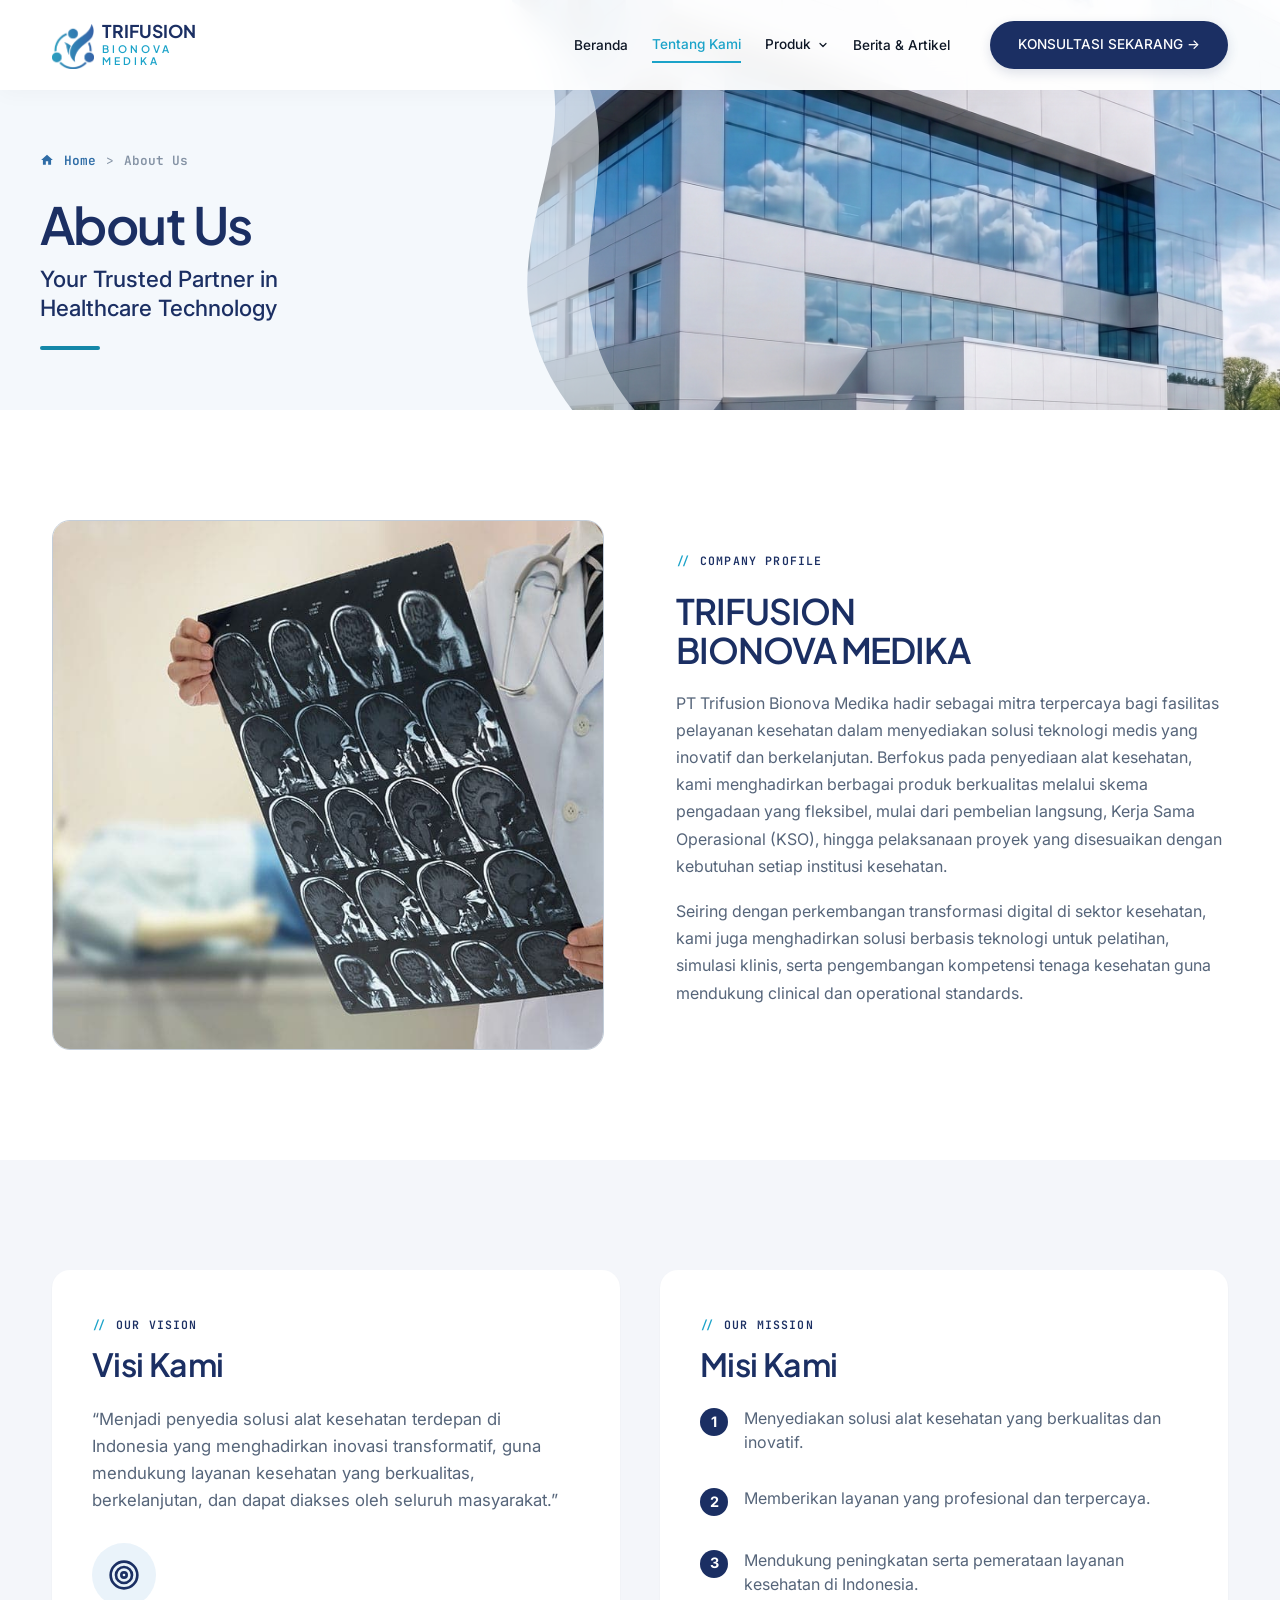
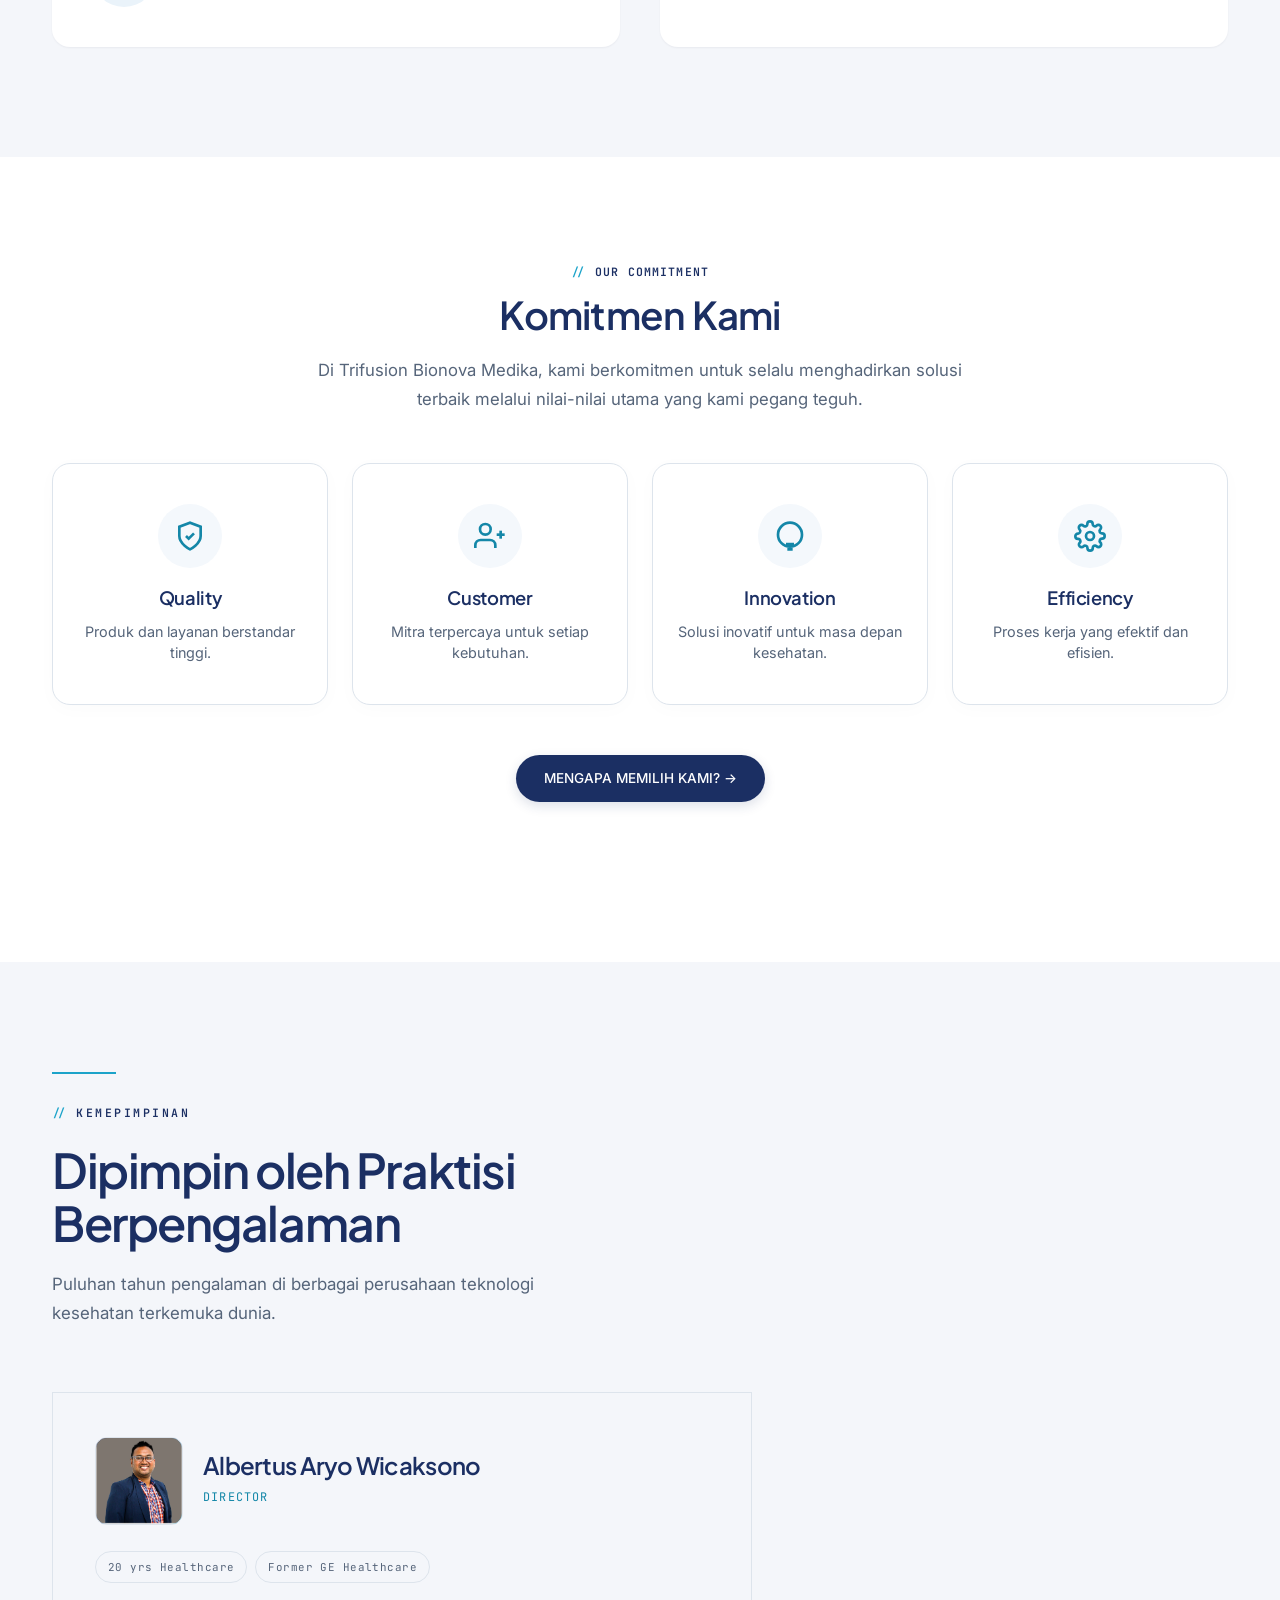
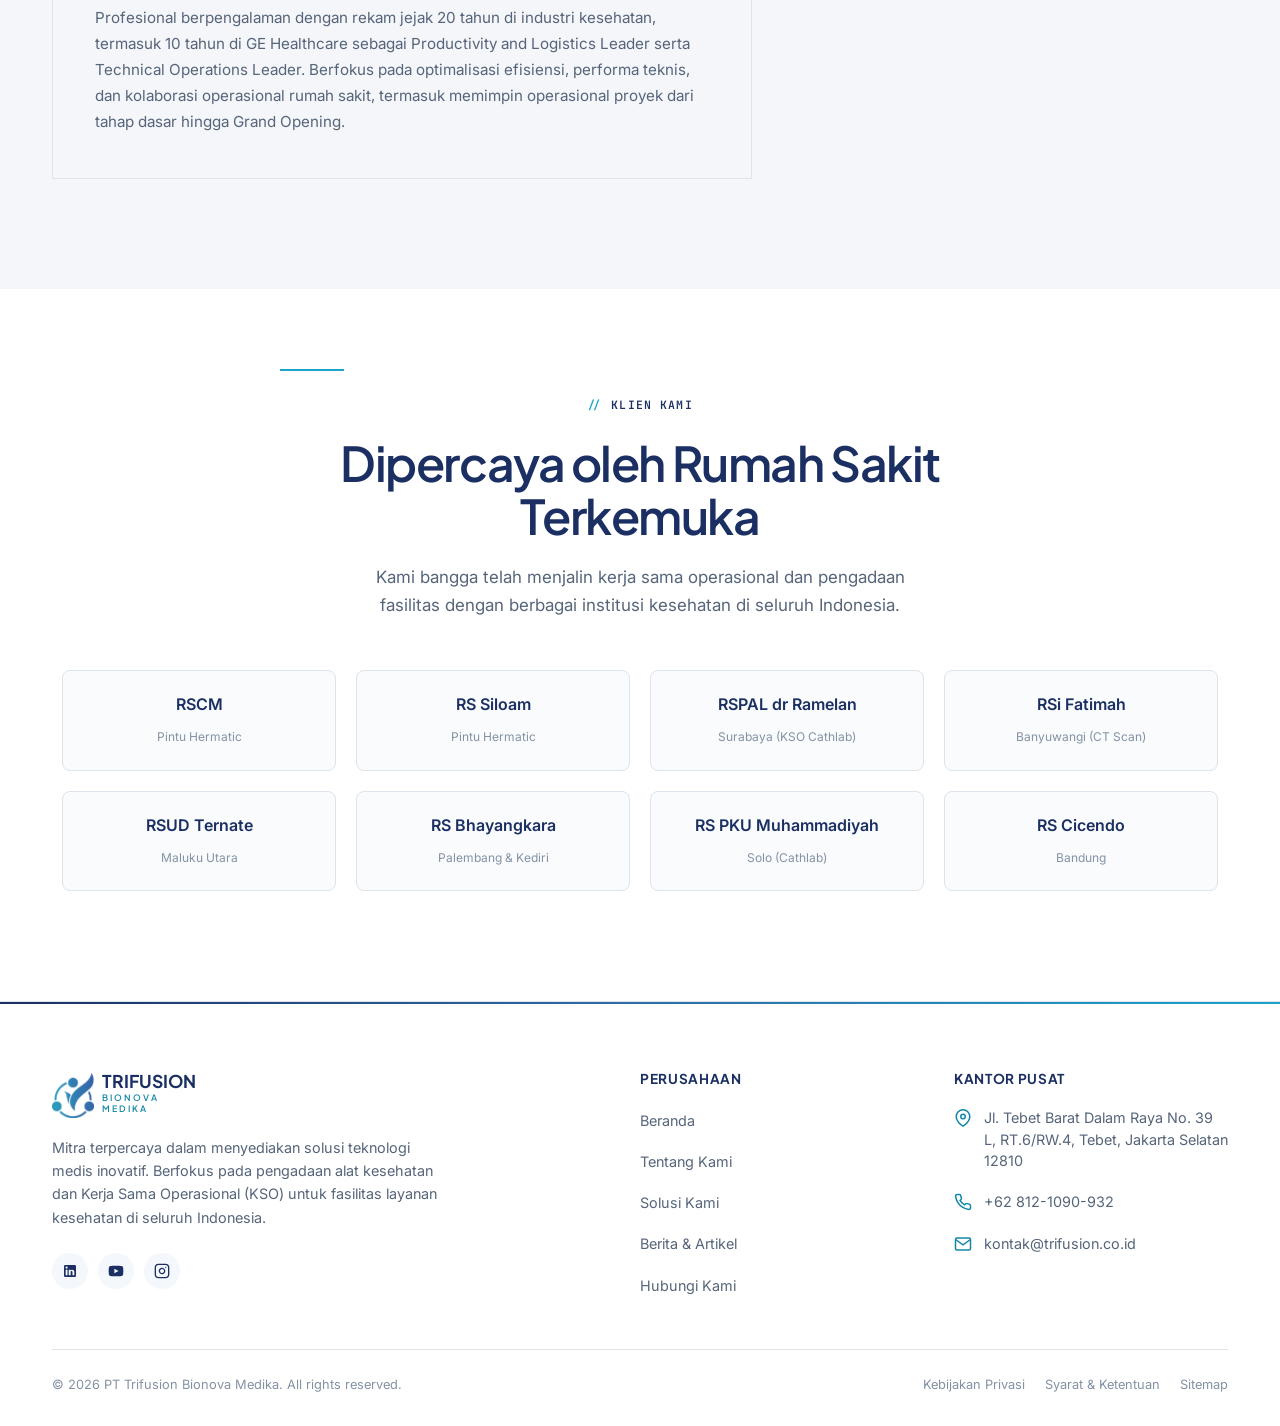
==== commit c4a666a4: "Update Website Trifusion" ====
--- a/about.html
+++ b/about.html
@@ -9,7 +9,7 @@
 
   <link rel="preconnect" href="https://fonts.googleapis.com">
   <link rel="preconnect" href="https://fonts.gstatic.com" crossorigin>
-  <link href="https://fonts.googleapis.com/css2?family=Inter:wght@400;500;600&family=Space+Grotesk:wght@400;500;600;700&family=JetBrains+Mono:wght@400;500;600&display=swap" rel="stylesheet">
+  <link href="https://fonts.googleapis.com/css2?family=Inter:wght@400;500;600;700&family=Plus+Jakarta+Sans:wght@500;600;700&family=JetBrains+Mono:wght@400;500;600&display=swap" rel="stylesheet">
 
   <link rel="stylesheet" href="css/style.css">
   <link rel="stylesheet" href="css/responsive.css">
--- a/css/style.css
+++ b/css/style.css
@@ -40,8 +40,8 @@
   --grid-line-strong: rgba(27, 47, 99, 0.08);
 
   /* Typography */
-  --font-display: 'Space Grotesk', 'Plus Jakarta Sans', system-ui, sans-serif;
-  --font-heading: 'Space Grotesk', 'Plus Jakarta Sans', system-ui, sans-serif;
+  --font-display: 'Plus Jakarta Sans', 'Inter', system-ui, sans-serif;
+  --font-heading: 'Plus Jakarta Sans', 'Inter', system-ui, sans-serif;
   --font-body: 'Inter', system-ui, sans-serif;
   --font-mono: 'JetBrains Mono', ui-monospace, 'SFMono-Regular', Menlo, monospace;
 
@@ -1618,4 +1618,110 @@
 .mega__footer a {
   font-size: 0.8rem !important;
   color: var(--color-accent-600) !important;
+}
+/* =============================================================
+   KSO BANNER HERO (REVISI UKURAN & JARAK)
+   ============================================================= */
+/* Kurangi jarak atas banner dengan section sebelumnya */
+.container + .container > .kso-banner {
+    margin-top: 40px; /* Jarak standar antar section */
+}
+
+.kso-banner {
+  background: var(--color-primary, #1B2F63);
+  border-radius: 20px;
+  display: flex;
+  align-items: center;
+  position: relative;
+  overflow: hidden;
+  min-height: 280px; /* Diperkecil dari 340px agar banner tidak terlalu tinggi */
+  box-shadow: 0 10px 30px rgba(27, 47, 99, 0.12);
+}
+
+.kso-banner__content {
+  position: relative;
+  z-index: 3;
+  padding: 40px 50px; /* Padding dikurangi agar lebih rapat */
+  max-width: 55%;
+}
+
+.kso-banner__content h2 {
+  color: #ffffff;
+  /* Ukuran font diperkecil (dari 2.6rem menjadi 2.2rem maksimal) */
+  font-size: clamp(1.6rem, 3vw, 2.2rem); 
+  line-height: 1.3;
+  margin-bottom: 24px;
+  letter-spacing: -0.02em;
+}
+
+.btn-kso-outline {
+  display: inline-flex;
+  align-items: center;
+  gap: 8px;
+  padding: 12px 24px;
+  border-radius: 30px;
+  border: 1px solid rgba(255, 255, 255, 0.5);
+  color: #ffffff;
+  font-weight: 600;
+  font-family: var(--font-body, sans-serif);
+  font-size: 0.9rem; /* Ukuran teks tombol sedikit dikecilkan */
+  text-decoration: none;
+  transition: all 0.3s ease;
+}
+
+.btn-kso-outline:hover {
+  background: #ffffff;
+  color: var(--color-primary, #1B2F63);
+  border-color: #ffffff;
+  transform: translateY(-2px);
+}
+
+.kso-banner__image {
+  position: absolute;
+  right: 0;
+  top: 0;
+  bottom: 0;
+  width: 55%;
+  z-index: 1;
+}
+
+.kso-banner__image::before {
+  content: '';
+  position: absolute;
+  left: -2px; 
+  top: 0;
+  bottom: 0;
+  width: 250px;
+  background: linear-gradient(to right, var(--color-primary, #1B2F63) 0%, transparent 100%);
+  z-index: 2;
+}
+
+.kso-banner__image img {
+  width: 100%;
+  height: 100%;
+  object-fit: cover;
+  object-position: center 20%; 
+  opacity: 0.85; 
+}
+
+/* Responsif untuk Layar HP / Tablet */
+@media (max-width: 900px) {
+  .kso-banner {
+    flex-direction: column;
+    min-height: auto;
+  }
+  .kso-banner__content {
+    max-width: 100%;
+    padding: 30px 20px;
+  }
+  .kso-banner__image {
+    width: 100%;
+    opacity: 0.15; 
+  }
+  .kso-banner__image::before {
+    display: none;
+  }
+  .kso-banner__content h2 {
+    font-size: 1.6rem;
+  }
 }
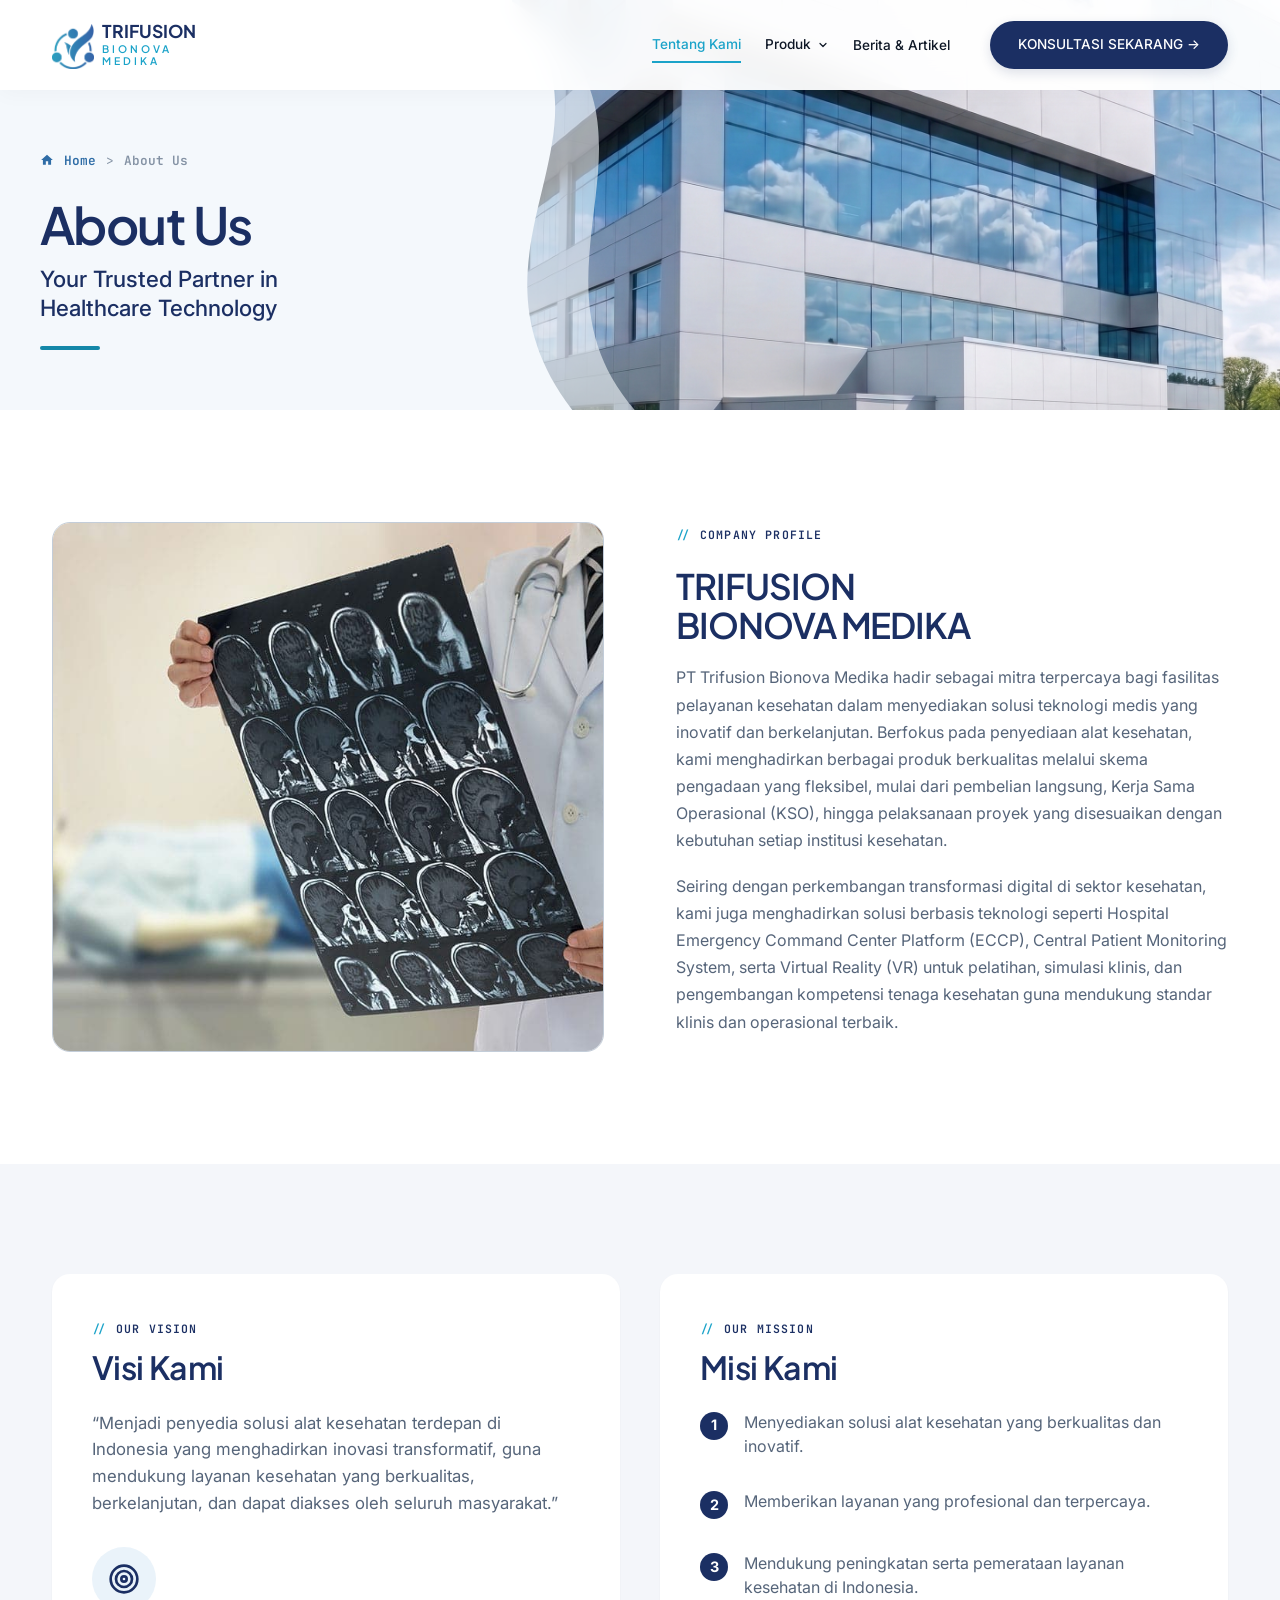
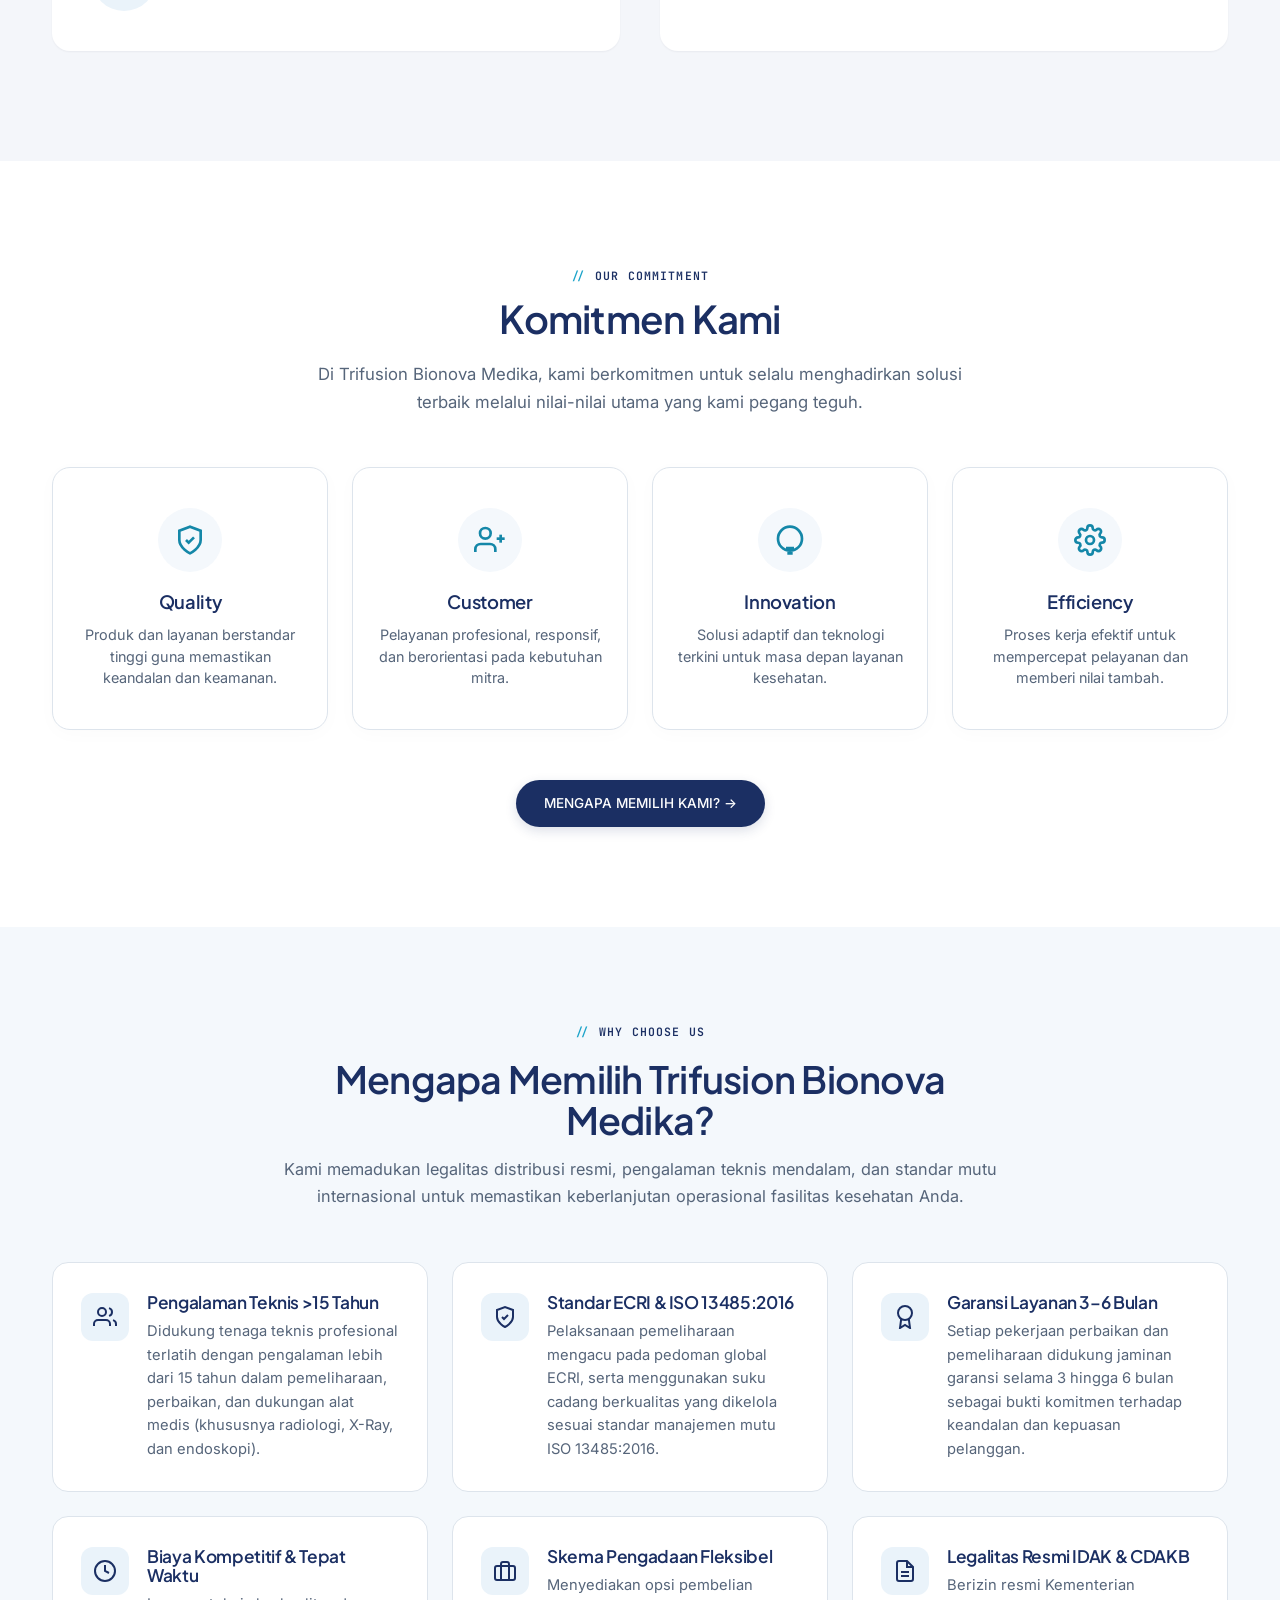
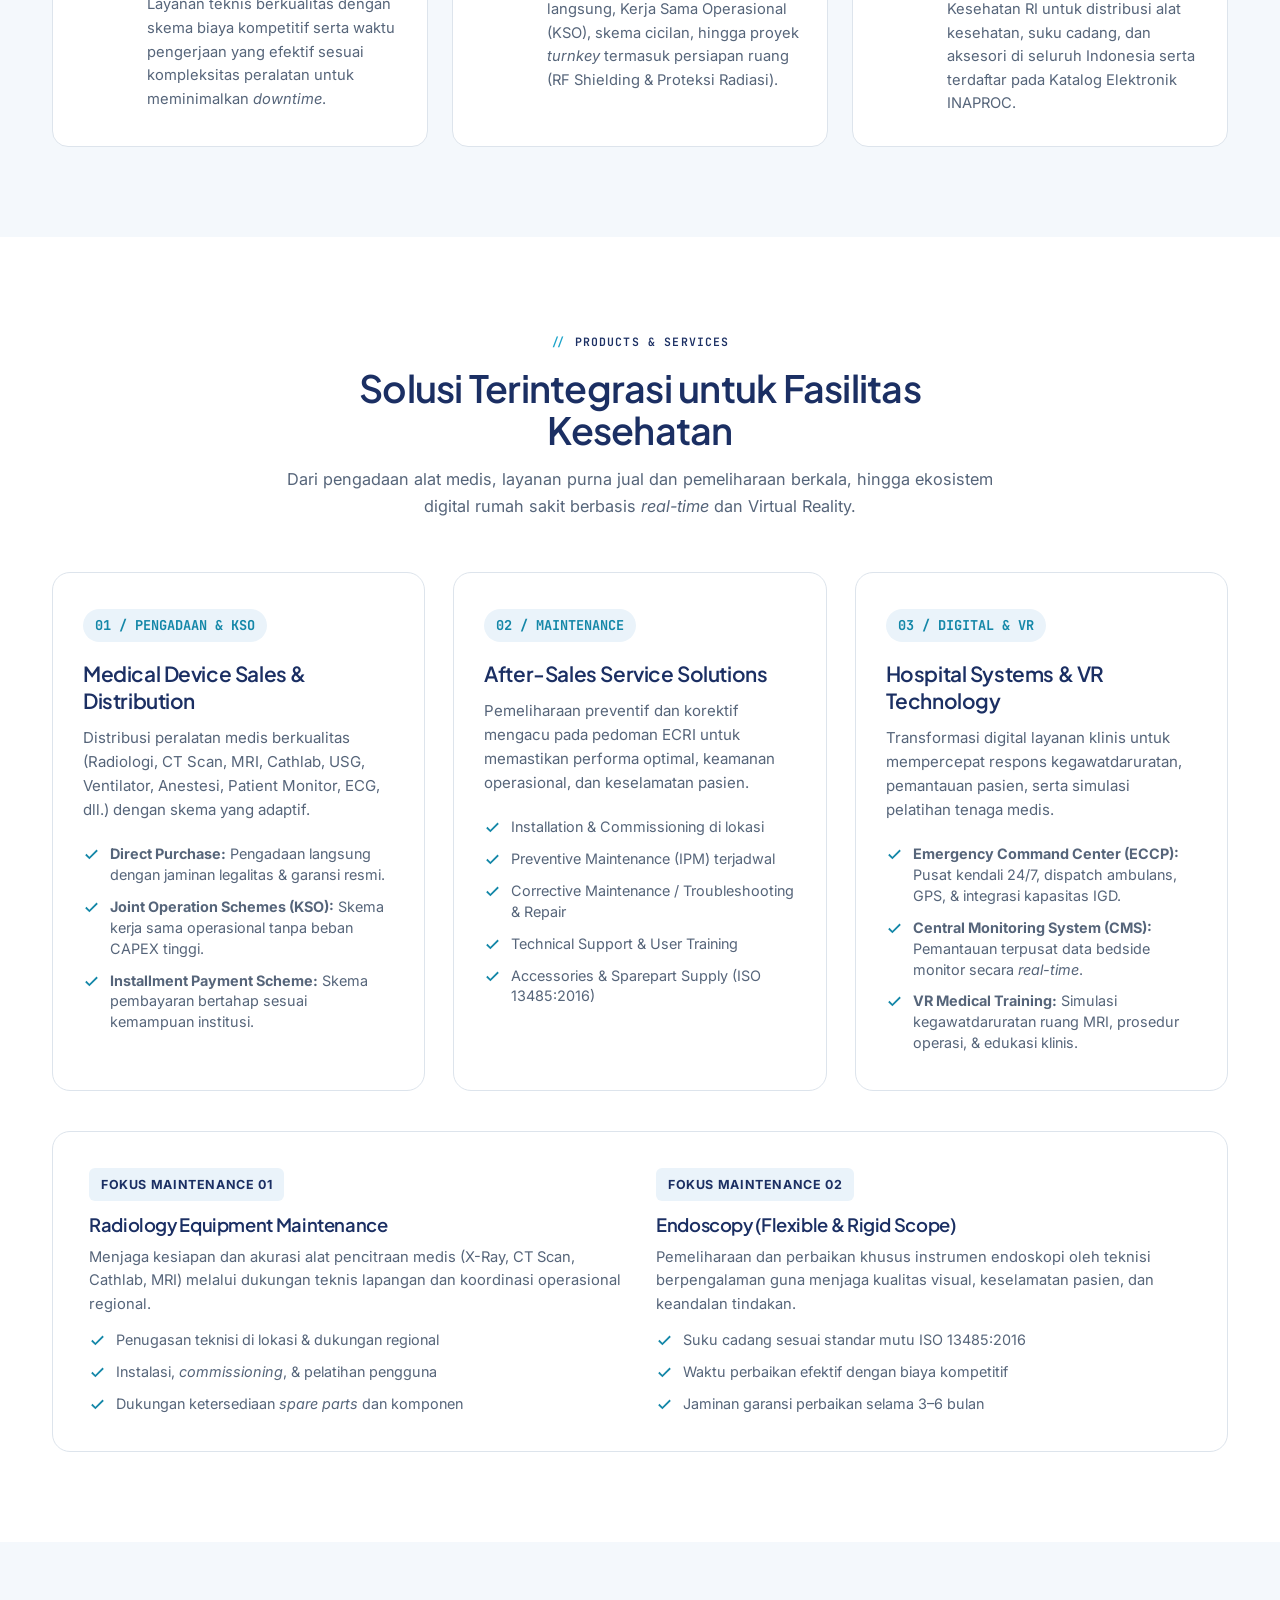
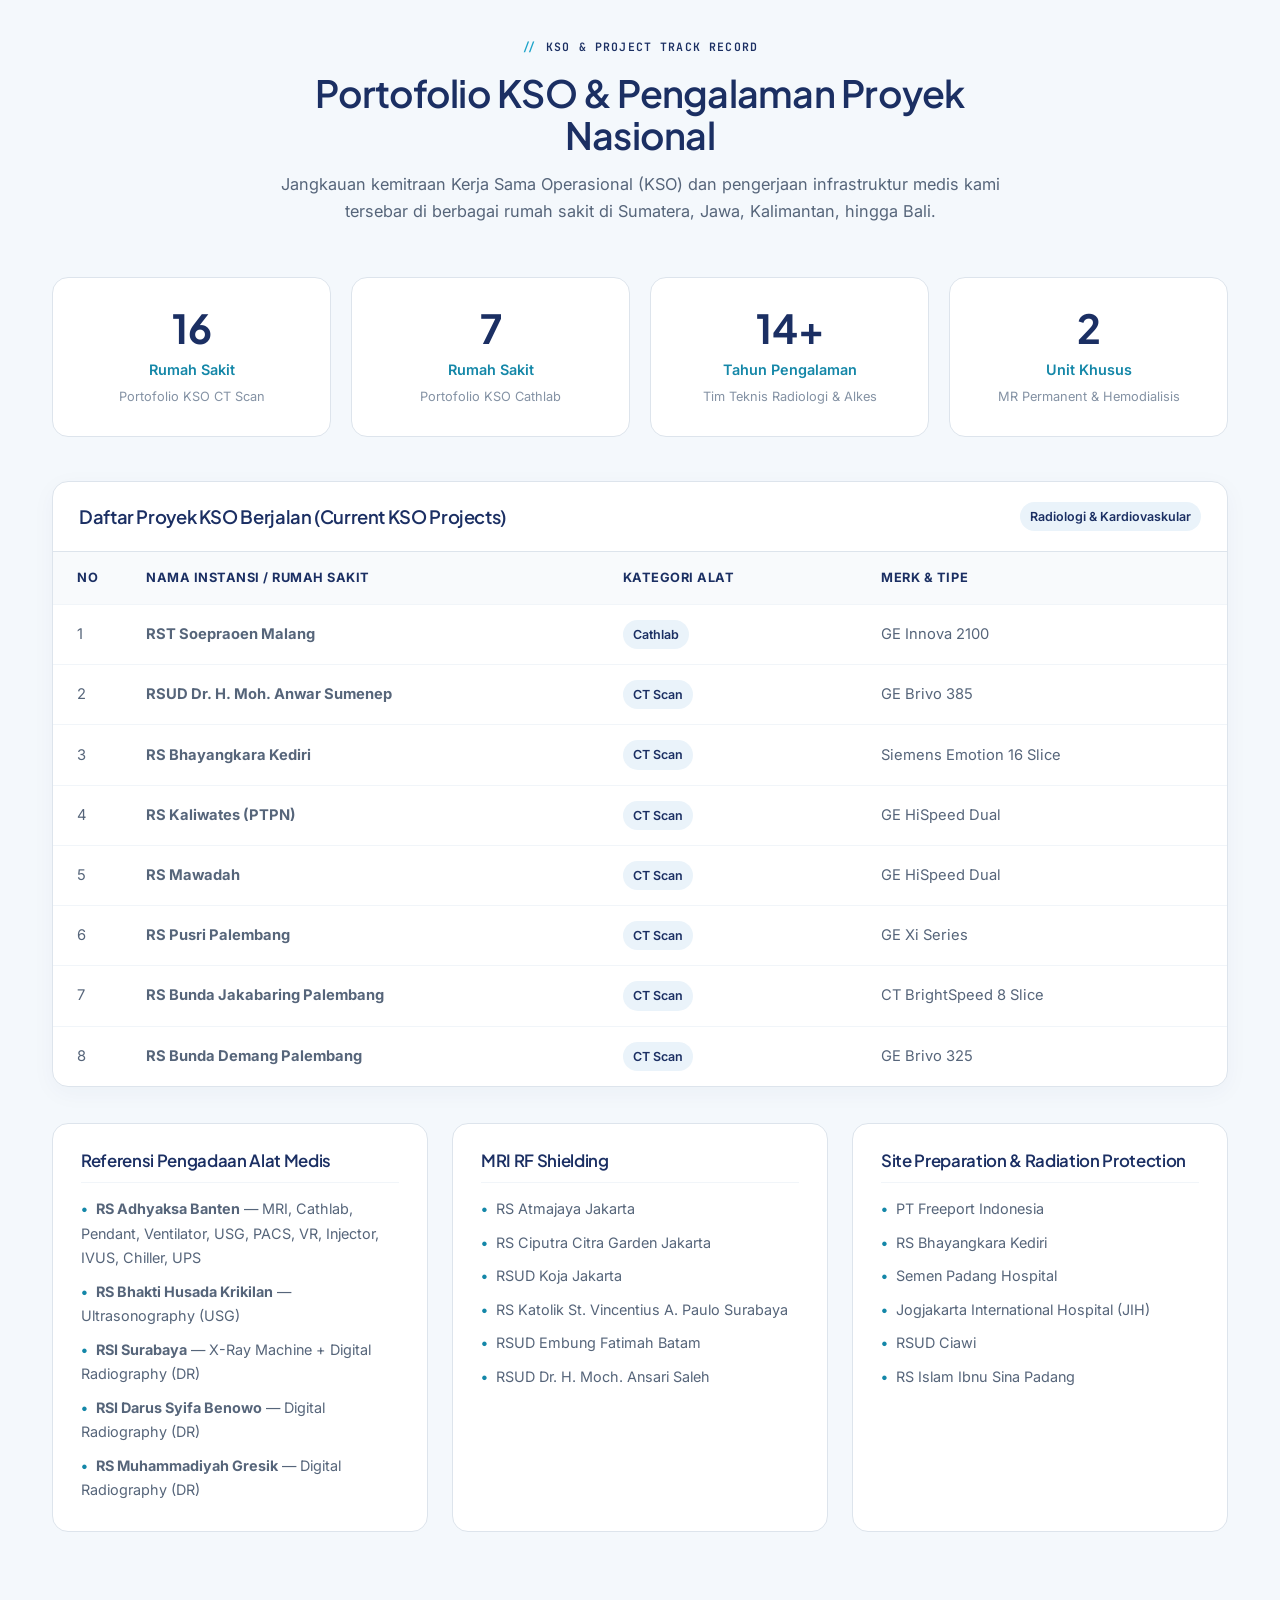
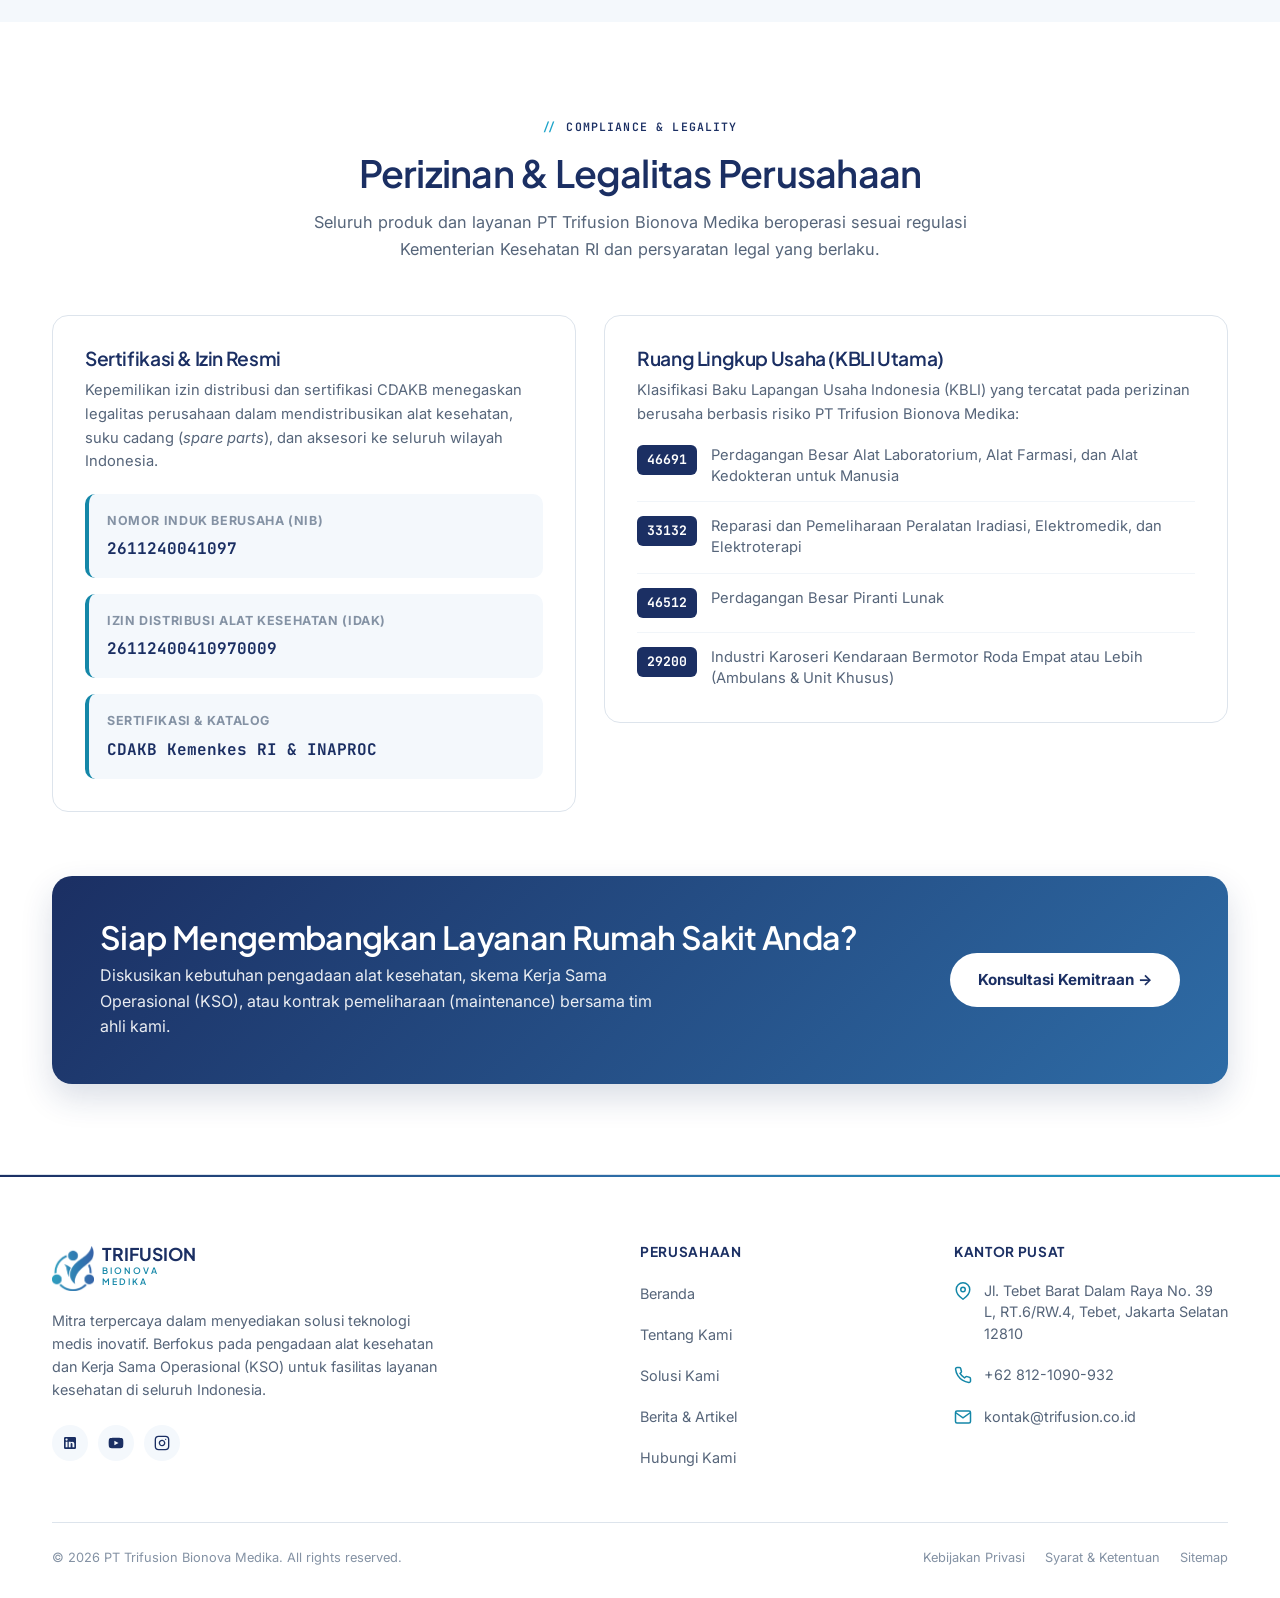
==== commit d221202c: "Update All New Page" ====
--- a/about.html
+++ b/about.html
@@ -4,7 +4,7 @@
   <meta charset="UTF-8">
   <meta name="viewport" content="width=device-width, initial-scale=1.0">
   <title>Tentang Kami — Trifusion Bionova Medika</title>
-  <meta name="description" content="Tentang PT Trifusion Bionova Medika — Perusahaan distribusi alat kesehatan dan radiologi. Visi, misi, profil pimpinan, dan nilai perusahaan kami.">
+  <meta name="description" content="Tentang PT Trifusion Bionova Medika — Mitra teknologi medis, skema KSO, layanan maintenance standar ECRI & ISO 13485:2016, serta solusi sistem rumah sakit di Indonesia.">
   <link rel="icon" type="image/png" href="assets/img/trifusion-icon.png">
 
   <link rel="preconnect" href="https://fonts.googleapis.com">
@@ -15,8 +15,7 @@
   <link rel="stylesheet" href="css/responsive.css">
   
   <style>
-    
-    /* ===== PAGE HERO DENGAN GAMBAR (Mepet Kiri) ===== */
+    /* ===== PAGE HERO DENGAN GAMBAR (Approved) ===== */
     .page-hero--image { 
       position: relative;
       min-height: 400px;
@@ -111,11 +110,447 @@
       .page-hero__wave { display: none; }
       .page-hero__content { max-width: 100%; padding: 40px 0; margin-left: 0; }
     }
+
+    /* ===== ADDITIONAL SECTIONS (Elaborated from Company Profile) ===== */
+    .tbm-sec {
+      padding: 90px 0;
+    }
+    .tbm-sec--soft {
+      background: #f4f8fc;
+    }
+    .tbm-sec-head {
+      text-align: center;
+      max-width: 740px;
+      margin: 0 auto 52px;
+    }
+    .tbm-sec-head .eyebrow {
+      color: var(--color-primary);
+      letter-spacing: 0.1em;
+      background: none;
+    }
+    .tbm-sec-head h2 {
+      color: var(--color-primary);
+      font-size: clamp(1.85rem, 3vw, 2.35rem);
+      margin: -6px 0 16px;
+      letter-spacing: -0.02em;
+    }
+    .tbm-sec-head p {
+      font-size: 1.02rem;
+      color: var(--color-text);
+      line-height: 1.65;
+      margin: 0;
+    }
+
+    /* Why Choose Us */
+    .tbm-why-grid {
+      display: grid;
+      grid-template-columns: repeat(auto-fit, minmax(300px, 1fr));
+      gap: 24px;
+    }
+    .tbm-why-card {
+      background: #ffffff;
+      border: 1px solid var(--color-border);
+      border-radius: 16px;
+      padding: 30px 28px;
+      display: flex;
+      gap: 18px;
+      align-items: flex-start;
+      transition: transform 0.25s ease, box-shadow 0.25s ease, border-color 0.25s ease;
+    }
+    .tbm-why-card:hover {
+      transform: translateY(-5px);
+      border-color: var(--color-accent-600);
+      box-shadow: 0 12px 28px rgba(27, 47, 99, 0.06);
+    }
+    .tbm-why-icon {
+      width: 48px;
+      height: 48px;
+      border-radius: 12px;
+      background: #eaf3fa;
+      color: var(--color-primary);
+      display: grid;
+      place-items: center;
+      flex-shrink: 0;
+    }
+    .tbm-why-icon svg {
+      width: 24px;
+      height: 24px;
+    }
+    .tbm-why-card h3 {
+      font-size: 1.08rem;
+      color: var(--color-primary);
+      margin: 0 0 8px;
+    }
+    .tbm-why-card p {
+      font-size: 0.92rem;
+      color: var(--color-text);
+      line-height: 1.6;
+      margin: 0;
+    }
+
+    /* 3 Pillars of Solutions (KSO, Maintenance, Hospital Systems) */
+    .tbm-pillars-grid {
+      display: grid;
+      grid-template-columns: repeat(auto-fit, minmax(310px, 1fr));
+      gap: 28px;
+    }
+    .tbm-pillar-card {
+      background: #ffffff;
+      border: 1px solid var(--color-border);
+      border-radius: 18px;
+      padding: 36px 30px;
+      display: flex;
+      flex-direction: column;
+      position: relative;
+      overflow: hidden;
+      transition: transform 0.25s ease, box-shadow 0.25s ease;
+    }
+    .tbm-pillar-card:hover {
+      transform: translateY(-6px);
+      box-shadow: 0 16px 32px rgba(27, 47, 99, 0.07);
+    }
+    .tbm-pillar-num {
+      font-family: var(--font-mono);
+      font-size: 0.85rem;
+      font-weight: 700;
+      color: var(--color-accent-600);
+      background: #eaf3fa;
+      display: inline-flex;
+      align-items: center;
+      padding: 5px 12px;
+      border-radius: 20px;
+      width: fit-content;
+      margin-bottom: 18px;
+    }
+    .tbm-pillar-card h3 {
+      font-size: 1.3rem;
+      color: var(--color-primary);
+      margin: 0 0 12px;
+      line-height: 1.3;
+    }
+    .tbm-pillar-card > p {
+      font-size: 0.94rem;
+      color: var(--color-text);
+      line-height: 1.6;
+      margin: 0 0 22px;
+    }
+    .tbm-checklist {
+      list-style: none;
+      padding: 0;
+      margin: 0;
+      display: grid;
+      gap: 11px;
+    }
+    .tbm-checklist li {
+      display: flex;
+      gap: 10px;
+      align-items: flex-start;
+      font-size: 0.9rem;
+      color: var(--color-text);
+      line-height: 1.45;
+    }
+    .tbm-checklist svg {
+      width: 17px;
+      height: 17px;
+      color: var(--color-accent-600);
+      flex-shrink: 0;
+      margin-top: 2px;
+    }
+
+    /* Maintenance Focus Split Box */
+    .tbm-maint-box {
+      margin-top: 40px;
+      background: #ffffff;
+      border: 1px solid var(--color-border);
+      border-radius: 18px;
+      padding: 36px;
+      display: grid;
+      grid-template-columns: repeat(auto-fit, minmax(280px, 1fr));
+      gap: 32px;
+      align-items: start;
+    }
+    .tbm-maint-badge {
+      display: inline-flex;
+      align-items: center;
+      gap: 6px;
+      font-size: 0.78rem;
+      font-weight: 700;
+      text-transform: uppercase;
+      letter-spacing: 0.05em;
+      color: var(--color-primary);
+      background: #eaf3fa;
+      padding: 6px 12px;
+      border-radius: 6px;
+      margin-bottom: 14px;
+    }
+    .tbm-maint-col h4 {
+      font-size: 1.15rem;
+      color: var(--color-primary);
+      margin: 0 0 10px;
+    }
+    .tbm-maint-col p {
+      font-size: 0.92rem;
+      color: var(--color-text);
+      line-height: 1.6;
+      margin: 0 0 14px;
+    }
+
+    /* KSO Stats & Table */
+    .tbm-stats-grid {
+      display: grid;
+      grid-template-columns: repeat(auto-fit, minmax(200px, 1fr));
+      gap: 20px;
+      margin-bottom: 44px;
+    }
+    .tbm-stat-card {
+      background: #ffffff;
+      border: 1px solid var(--color-border);
+      border-radius: 16px;
+      padding: 28px 24px;
+      text-align: center;
+    }
+    .tbm-stat-num {
+      font-family: var(--font-display);
+      font-size: 2.5rem;
+      font-weight: 700;
+      color: var(--color-primary);
+      line-height: 1.1;
+      margin-bottom: 8px;
+    }
+    .tbm-stat-label {
+      font-size: 0.9rem;
+      font-weight: 600;
+      color: var(--color-accent-600);
+      margin-bottom: 4px;
+    }
+    .tbm-stat-sub {
+      font-size: 0.8rem;
+      color: var(--color-text-light);
+    }
+
+    .tbm-table-wrap {
+      background: #ffffff;
+      border: 1px solid var(--color-border);
+      border-radius: 16px;
+      overflow-x: auto;
+      box-shadow: 0 6px 24px rgba(27, 47, 99, 0.04);
+      margin-bottom: 36px;
+    }
+    .tbm-table-head {
+      padding: 20px 26px;
+      border-bottom: 1px solid var(--color-border);
+      display: flex;
+      justify-content: space-between;
+      align-items: center;
+      flex-wrap: wrap;
+      gap: 12px;
+    }
+    .tbm-table-head h3 {
+      font-size: 1.15rem;
+      color: var(--color-primary);
+      margin: 0;
+    }
+    .tbm-table {
+      width: 100%;
+      border-collapse: collapse;
+      min-width: 600px;
+    }
+    .tbm-table th,
+    .tbm-table td {
+      padding: 15px 24px;
+      text-align: left;
+      border-bottom: 1px solid #f1f5f9;
+      font-size: 0.92rem;
+    }
+    .tbm-table th {
+      background: #f8fafc;
+      color: var(--color-primary);
+      font-weight: 700;
+      font-size: 0.8rem;
+      text-transform: uppercase;
+      letter-spacing: 0.04em;
+    }
+    .tbm-table tbody tr:last-child td {
+      border-bottom: none;
+    }
+    .tbm-table tbody tr:hover {
+      background: #f9fbfd;
+    }
+    .tbm-pill {
+      display: inline-block;
+      padding: 4px 10px;
+      border-radius: 20px;
+      font-size: 0.78rem;
+      font-weight: 600;
+      background: #eaf3fa;
+      color: var(--color-primary);
+    }
+
+    /* Reference Cards (Site Prep, RF Shielding, Procurement) */
+    .tbm-ref-grid {
+      display: grid;
+      grid-template-columns: repeat(auto-fit, minmax(290px, 1fr));
+      gap: 24px;
+    }
+    .tbm-ref-card {
+      background: #ffffff;
+      border: 1px solid var(--color-border);
+      border-radius: 16px;
+      padding: 28px;
+    }
+    .tbm-ref-card h4 {
+      font-size: 1.05rem;
+      color: var(--color-primary);
+      margin: 0 0 14px;
+      padding-bottom: 12px;
+      border-bottom: 1px solid #f1f5f9;
+    }
+    .tbm-ref-list {
+      list-style: none;
+      padding: 0;
+      margin: 0;
+      display: grid;
+      gap: 9px;
+      font-size: 0.9rem;
+      color: var(--color-text);
+    }
+    .tbm-ref-list li::before {
+      content: "•";
+      color: var(--color-accent-600);
+      font-weight: 700;
+      margin-right: 8px;
+    }
+
+    /* Legal & Licensing */
+    .tbm-legal-grid {
+      display: grid;
+      grid-template-columns: 1fr;
+      gap: 28px;
+    }
+    @media (min-width: 900px) {
+      .tbm-legal-grid {
+        grid-template-columns: 1.05fr 1.25fr;
+        align-items: start;
+      }
+    }
+    .tbm-legal-box {
+      background: #ffffff;
+      border: 1px solid var(--color-border);
+      border-radius: 16px;
+      padding: 32px;
+    }
+    .tbm-legal-id {
+      display: grid;
+      gap: 16px;
+      margin-top: 20px;
+    }
+    .tbm-legal-row {
+      background: #f4f8fc;
+      border-radius: 10px;
+      padding: 16px 18px;
+      border-left: 4px solid var(--color-accent-600);
+    }
+    .tbm-legal-row span {
+      display: block;
+      font-size: 0.78rem;
+      font-weight: 700;
+      text-transform: uppercase;
+      letter-spacing: 0.05em;
+      color: var(--color-text-light);
+      margin-bottom: 4px;
+    }
+    .tbm-legal-row strong {
+      font-family: var(--font-mono);
+      font-size: 1rem;
+      color: var(--color-primary);
+    }
+    .tbm-kbli-list {
+      list-style: none;
+      padding: 0;
+      margin: 18px 0 0;
+      display: grid;
+      gap: 14px;
+    }
+    .tbm-kbli-item {
+      display: flex;
+      gap: 14px;
+      align-items: flex-start;
+      padding-bottom: 14px;
+      border-bottom: 1px solid #f1f5f9;
+    }
+    .tbm-kbli-item:last-child {
+      border-bottom: none;
+      padding-bottom: 0;
+    }
+    .tbm-kbli-code {
+      font-family: var(--font-mono);
+      font-size: 0.82rem;
+      font-weight: 700;
+      background: var(--color-primary);
+      color: #ffffff;
+      padding: 4px 10px;
+      border-radius: 6px;
+      flex-shrink: 0;
+    }
+    .tbm-kbli-desc {
+      font-size: 0.92rem;
+      color: var(--color-text);
+      line-height: 1.45;
+    }
+
+    /* Bottom CTA */
+    .tbm-about-cta {
+      background: linear-gradient(135deg, #1B2F63 0%, #2E6CA6 100%);
+      border-radius: 20px;
+      padding: 44px 48px;
+      color: #ffffff;
+      display: flex;
+      flex-direction: column;
+      gap: 24px;
+      box-shadow: 0 14px 32px rgba(27, 47, 99, 0.16);
+    }
+    @media (min-width: 820px) {
+      .tbm-about-cta {
+        flex-direction: row;
+        align-items: center;
+        justify-content: space-between;
+      }
+    }
+    .tbm-about-cta h2 {
+      color: #ffffff;
+      font-size: clamp(1.5rem, 2.6vw, 2rem);
+      margin: 0 0 8px;
+      letter-spacing: -0.02em;
+    }
+    .tbm-about-cta p {
+      color: rgba(255, 255, 255, 0.9);
+      margin: 0;
+      max-width: 580px;
+      line-height: 1.6;
+    }
+    .tbm-cta-btn {
+      background: #ffffff;
+      color: var(--color-primary);
+      padding: 14px 28px;
+      border-radius: 30px;
+      font-weight: 700;
+      font-size: 0.95rem;
+      text-decoration: none;
+      display: inline-flex;
+      align-items: center;
+      gap: 8px;
+      white-space: nowrap;
+      transition: transform 0.2s ease, box-shadow 0.2s ease;
+    }
+    .tbm-cta-btn:hover {
+      transform: translateY(-2px);
+      box-shadow: 0 8px 20px rgba(0, 0, 0, 0.18);
+    }
   </style>
 </head>
 <body>
 
-<!-- ===== Header ===== -->
+  <!-- ===== Header (Approved) ===== -->
   <header class="header">
     <div class="container">
       <a class="logo" href="index.html" aria-label="Trifusion Bionova Medika — beranda">
@@ -128,7 +563,6 @@
 
       <nav class="nav" aria-label="Navigasi utama">
         <ul class="nav__list">
-          <li><a class="nav__link" href="index.html">Beranda</a></li>
           <li><a class="nav__link active" href="about.html" aria-current="page">Tentang Kami</a></li>
           <li><a class="nav__link" href="products.html">Produk</a></li>
           <li><a class="nav__link" href="articles.html">Berita &amp; Artikel</a></li>
@@ -144,7 +578,7 @@
   <div class="nav-backdrop"></div>
 
   <main>
-    <!-- ===== Page Hero ===== -->
+    <!-- ===== Page Hero (Approved) ===== -->
     <section class="page-hero page-hero--image">
       <div class="page-hero__image-side">
         <img src="assets/img/OLA.png" alt="Gedung Trifusion Bionova Medika">
@@ -169,7 +603,7 @@
       </div>
     </section>
 
-    <!-- ===== Company Overview ===== -->
+    <!-- ===== Company Overview (Approved) ===== -->
     <section class="section overview">
       <div class="container overview__grid">
         <div class="overview__media" data-reveal="left">
@@ -183,13 +617,13 @@
             Berfokus pada penyediaan alat kesehatan, kami menghadirkan berbagai produk berkualitas melalui skema pengadaan yang fleksibel, mulai dari pembelian langsung, Kerja Sama Operasional (KSO), hingga pelaksanaan proyek yang disesuaikan dengan kebutuhan setiap institusi kesehatan.
           </p>
           <p>
-            Seiring dengan perkembangan transformasi digital di sektor kesehatan, kami juga menghadirkan solusi berbasis teknologi untuk pelatihan, simulasi klinis, serta pengembangan kompetensi tenaga kesehatan guna mendukung clinical dan operational standards.
+            Seiring dengan perkembangan transformasi digital di sektor kesehatan, kami juga menghadirkan solusi berbasis teknologi seperti Hospital Emergency Command Center Platform (ECCP), Central Patient Monitoring System, serta Virtual Reality (VR) untuk pelatihan, simulasi klinis, dan pengembangan kompetensi tenaga kesehatan guna mendukung standar klinis dan operasional terbaik.
           </p>
         </div>
       </div>
     </section>
 
-    <!-- ===== Vision & Mission ===== -->
+    <!-- ===== Vision & Mission (Approved) ===== -->
     <section class="section section--soft">
       <div class="container">
         <div class="vm__grid" style="display: grid; grid-template-columns: repeat(auto-fit, minmax(320px, 1fr)); gap: 40px; border: none;">
@@ -205,7 +639,6 @@
                 “Menjadi penyedia solusi alat kesehatan terdepan di Indonesia yang menghadirkan inovasi transformatif, guna mendukung layanan kesehatan yang berkualitas, berkelanjutan, dan dapat diakses oleh seluruh masyarakat.”
               </p>
             </div>
-            <!-- Ikon dipindahkan ke bawah agar teks Visi memiliki ruang penuh dan tidak memanjang ke bawah -->
             <div style="margin-top: 30px; width: 64px; height: 64px; background: #eaf3fa; border-radius: 50%; display: grid; place-items: center; color: var(--color-primary);">
                <svg viewBox="0 0 24 24" fill="none" stroke="currentColor" stroke-width="2" style="width: 32px;"><circle cx="12" cy="12" r="10"/><circle cx="12" cy="12" r="6"/><circle cx="12" cy="12" r="2"/></svg>
             </div>
@@ -237,7 +670,7 @@
       </div>
     </section>
 
-    <!-- ===== Core Values / Komitmen ===== -->
+    <!-- ===== Core Values / Komitmen (Approved) ===== -->
     <section class="section" style="padding: 100px 0;">
       <div class="container">
         
@@ -247,15 +680,14 @@
           <p style="font-size: 1.05rem; color: var(--color-text);">Di Trifusion Bionova Medika, kami berkomitmen untuk selalu menghadirkan solusi terbaik melalui nilai-nilai utama yang kami pegang teguh.</p>
         </div>
         
-        <!-- Grid Kartu Komitmen (responsif horizontal) -->
-        <div style="display: grid; grid-template-columns: repeat(auto-fit, minmax(240px, 1fr)); gap: 24px;" data-reveal="up" data-reveal-delay="1">
+        <div class="commitment-grid" style="display: grid; grid-template-columns: repeat(auto-fit, minmax(240px, 1fr)); gap: 24px;" data-reveal="up" data-reveal-delay="1">
           
           <div style="background: #fff; text-align: center; padding: 40px 24px; border: 1px solid var(--color-border); border-radius: var(--radius-lg); box-shadow: 0 4px 20px rgba(0,0,0,0.02); transition: transform 0.3s ease;">
             <div style="width: 64px; height: 64px; margin: 0 auto 20px; background: #f4f8fc; border-radius: 50%; display: grid; place-items: center;">
               <svg viewBox="0 0 24 24" fill="none" stroke="var(--color-accent-600)" stroke-width="2" style="width: 32px;"><path d="M12 22s8-4 8-10V5l-8-3-8 3v7c0 6 8 10 8 10z"/><polyline points="9 12 11 14 15 10"/></svg>
             </div>
             <h3 style="font-size: 1.15rem; color: var(--color-primary); margin-bottom: 12px;">Quality</h3>
-            <p style="font-size: 0.9rem; color: var(--color-text); line-height: 1.5; margin: 0;">Produk dan layanan berstandar tinggi.</p>
+            <p style="font-size: 0.9rem; color: var(--color-text); line-height: 1.5; margin: 0;">Produk dan layanan berstandar tinggi guna memastikan keandalan dan keamanan.</p>
           </div>
           
           <div style="background: #fff; text-align: center; padding: 40px 24px; border: 1px solid var(--color-border); border-radius: var(--radius-lg); box-shadow: 0 4px 20px rgba(0,0,0,0.02); transition: transform 0.3s ease;">
@@ -263,7 +695,7 @@
               <svg viewBox="0 0 24 24" fill="none" stroke="var(--color-accent-600)" stroke-width="2" style="width: 32px;"><path d="M16 21v-2a4 4 0 0 0-4-4H5a4 4 0 0 0-4 4v2"/><circle cx="8.5" cy="7" r="4"/><line x1="20" y1="8" x2="20" y2="14"/><line x1="23" y1="11" x2="17" y2="11"/></svg>
             </div>
             <h3 style="font-size: 1.15rem; color: var(--color-primary); margin-bottom: 12px;">Customer</h3>
-            <p style="font-size: 0.9rem; color: var(--color-text); line-height: 1.5; margin: 0;">Mitra terpercaya untuk setiap kebutuhan.</p>
+            <p style="font-size: 0.9rem; color: var(--color-text); line-height: 1.5; margin: 0;">Pelayanan profesional, responsif, dan berorientasi pada kebutuhan mitra.</p>
           </div>
           
           <div style="background: #fff; text-align: center; padding: 40px 24px; border: 1px solid var(--color-border); border-radius: var(--radius-lg); box-shadow: 0 4px 20px rgba(0,0,0,0.02); transition: transform 0.3s ease;">
@@ -271,15 +703,15 @@
               <svg viewBox="0 0 24 24" fill="none" stroke="currentColor" stroke-width="2" style="width: 32px; color: var(--color-accent-600);"><path d="M9 18h6M10 22h4M21 11a9 9 0 1 1-18 0 9 9 0 0 1 18 0z"/></svg>
             </div>
             <h3 style="font-size: 1.15rem; color: var(--color-primary); margin-bottom: 12px;">Innovation</h3>
-            <p style="font-size: 0.9rem; color: var(--color-text); line-height: 1.5; margin: 0;">Solusi inovatif untuk masa depan kesehatan.</p>
+            <p style="font-size: 0.9rem; color: var(--color-text); line-height: 1.5; margin: 0;">Solusi adaptif dan teknologi terkini untuk masa depan layanan kesehatan.</p>
           </div>
           
           <div style="background: #fff; text-align: center; padding: 40px 24px; border: 1px solid var(--color-border); border-radius: var(--radius-lg); box-shadow: 0 4px 20px rgba(0,0,0,0.02); transition: transform 0.3s ease;">
             <div style="width: 64px; height: 64px; margin: 0 auto 20px; background: #f4f8fc; border-radius: 50%; display: grid; place-items: center;">
-              <svg viewBox="0 0 24 24" fill="none" stroke="currentColor" stroke-width="2" style="width: 32px; color: var(--color-accent-600);"><circle cx="12" cy="12" r="3"/><path d="M19.4 15a1.65 1.65 0 0 0 .33 1.82l.06.06a2 2 0 0 1 0 2.83 2 2 0 0 1-2.83 0l-.06-.06a1.65 1.65 0 0 0-1.82-.33 1.65 1.65 0 0 0-1 1.51V21a2 2 0 0 1-2 2 2 2 0 0 1-2-2v-.09A1.65 1.65 0 0 0 9 19.4a1.65 1.65 0 0 0-1.82.33l-.06.06a2 2 0 0 1-2.83 0 2 2 0 0 1 0-2.83l.06.06a1.65 1.65 0 0 0 .33-1.82 1.65 1.65 0 0 0-1.51-1H3a2 2 0 0 1-2-2 2 2 0 0 1 2-2h.09A1.65 1.65 0 0 0 4.6 9a1.65 1.65 0 0 0-.33-1.82l-.06-.06a2 2 0 0 1 0-2.83 2 2 0 0 1 2.83 0l.06.06a1.65 1.65 0 0 0 1.82.33H9a1.65 1.65 0 0 0 1-1.51V3a2 2 0 0 1 2-2 2 2 0 0 1 2 2v.09a1.65 1.65 0 0 0 1 1.51 1.65 1.65 0 0 0 1.82-.33l.06-.06a2 2 0 0 1 2.83 0 2 2 0 0 1 0 2.83l-.06.06a1.65 1.65 0 0 0-.33 1.82V9a1.65 1.65 0 0 0 1.51 1H21a2 2 0 0 1 2 2 2 2 0 0 1-2 2h-.09a1.65 1.65 0 0 0-1.51 1z"/></svg>
+              <svg viewBox="0 0 24 24" fill="none" stroke="currentColor" stroke-width="2" style="width: 32px; color: var(--color-accent-600);"><circle cx="12" cy="12" r="3"/><path d="M19.4 15a1.65 1.65 0 0 0 .33 1.82l.06.06a2 2 0 0 1 0 2.83 2 2 0 0 1-2.83 0l-.06-.06a1.65 1.65 0 0 0-1.82-.33 1.65 1.65 0 0 0-1 1.51V21a2 2 0 0 1-2 2 2 2 0 0 1-2-2v-.09A1.65 1.65 0 0 0 9 19.4a1.65 1.65 0 0 0-1.82.33l-.06.06a2 2 0 0 1-2.83 0 2 2 0 0 1 0-2.83l.06-.06a1.65 1.65 0 0 0 .33-1.82 1.65 1.65 0 0 0-1.51-1H3a2 2 0 0 1-2-2 2 2 0 0 1 2-2h.09A1.65 1.65 0 0 0 4.6 9a1.65 1.65 0 0 0-.33-1.82l-.06-.06a2 2 0 0 1 0-2.83 2 2 0 0 1 2.83 0l.06.06a1.65 1.65 0 0 0 1.82.33H9a1.65 1.65 0 0 0 1-1.51V3a2 2 0 0 1 2-2 2 2 0 0 1 2 2v.09a1.65 1.65 0 0 0 1 1.51 1.65 1.65 0 0 0 1.82-.33l.06-.06a2 2 0 0 1 2.83 0 2 2 0 0 1 0 2.83l-.06.06a1.65 1.65 0 0 0-.33 1.82V9a1.65 1.65 0 0 0 1.51 1H21a2 2 0 0 1 2 2 2 2 0 0 1-2 2h-.09a1.65 1.65 0 0 0-1.51 1z"/></svg>
             </div>
             <h3 style="font-size: 1.15rem; color: var(--color-primary); margin-bottom: 12px;">Efficiency</h3>
-            <p style="font-size: 0.9rem; color: var(--color-text); line-height: 1.5; margin: 0;">Proses kerja yang efektif dan efisien.</p>
+            <p style="font-size: 0.9rem; color: var(--color-text); line-height: 1.5; margin: 0;">Proses kerja efektif untuk mempercepat pelayanan dan memberi nilai tambah.</p>
           </div>
           
         </div>
@@ -291,7 +723,7 @@
       </div>
       
       <style>
-        .section .container > div:nth-child(2) > div:hover {
+        .commitment-grid > div:hover {
           transform: translateY(-8px) !important;
           border-color: var(--color-accent) !important;
           box-shadow: 0 12px 30px rgba(0,0,0,0.06) !important;
@@ -299,101 +731,374 @@
       </style>
     </section>
 
-    <!-- ===== Leadership: Director ===== -->
-    <section class="section section--soft" style="margin-top: 60px;">
+    <!-- =============================================================
+         BARU 1: WHY CHOOSE US (Target tombol "Mengapa Memilih Kami?")
+         ============================================================= -->
+    <section class="tbm-sec tbm-sec--soft" id="clients">
       <div class="container">
-        <div class="section-head" data-reveal>
-          <span class="eyebrow" style="color: var(--color-primary);">KEMEPIMPINAN</span>
-          <h2 class="section-title" style="color: var(--color-primary);">Dipimpin oleh Praktisi Berpengalaman</h2>
-          <p class="section-subtitle">Puluhan tahun pengalaman di berbagai perusahaan teknologi kesehatan terkemuka dunia.</p>
-        </div>
-
-        <div class="leadership__grid" style="grid-template-columns: 1fr; max-width: 700px; margin: 0;">
-          
-          <article class="leader-card" data-reveal="left">
-            <div class="leader-card__head">
-              <div class="leader-card__avatar">
-                <img src="assets/img/Paaryo.png" alt="Albertus Aryo Wicaksono">
-              </div>
-              <div class="leader-card__meta">
-                <h3 class="leader-card__name" style="color: var(--color-primary);">Albertus Aryo Wicaksono</h3>
-                <span class="leader-card__role">Director</span>
-              </div>
-            </div>
-            <div class="leader-card__tags">
-              <span class="leader-tag">20 yrs Healthcare</span>
-              <span class="leader-tag">Former GE Healthcare</span>
-            </div>
-            <p class="leader-card__bio">
-              Profesional berpengalaman dengan rekam jejak 20 tahun di industri kesehatan, termasuk 10 tahun
-              di GE Healthcare sebagai Productivity and Logistics Leader serta Technical Operations Leader. 
-              Berfokus pada optimalisasi efisiensi, performa teknis, dan kolaborasi operasional rumah sakit, 
-              termasuk memimpin operasional proyek dari tahap dasar hingga Grand Opening.
-            </p>
-          </article>
-          
+        <div class="tbm-sec-head" data-reveal="up">
+          <span class="eyebrow">WHY CHOOSE US</span>
+          <h2>Mengapa Memilih Trifusion Bionova Medika?</h2>
+          <p>Kami memadukan legalitas distribusi resmi, pengalaman teknis mendalam, dan standar mutu internasional untuk memastikan keberlanjutan operasional fasilitas kesehatan Anda.</p>
+        </div>
+
+        <div class="tbm-why-grid" data-reveal="up">
+          <div class="tbm-why-card">
+            <div class="tbm-why-icon">
+              <svg viewBox="0 0 24 24" fill="none" stroke="currentColor" stroke-width="2"><path d="M17 21v-2a4 4 0 0 0-4-4H5a4 4 0 0 0-4 4v2"/><circle cx="9" cy="7" r="4"/><path d="M23 21v-2a4 4 0 0 0-3-3.87"/><path d="M16 3.13a4 4 0 0 1 0 7.75"/></svg>
+            </div>
+            <div>
+              <h3>Pengalaman Teknis &gt;15 Tahun</h3>
+              <p>Didukung tenaga teknis profesional terlatih dengan pengalaman lebih dari 15 tahun dalam pemeliharaan, perbaikan, dan dukungan alat medis (khususnya radiologi, X-Ray, dan endoskopi).</p>
+            </div>
+          </div>
+
+          <div class="tbm-why-card">
+            <div class="tbm-why-icon">
+              <svg viewBox="0 0 24 24" fill="none" stroke="currentColor" stroke-width="2"><path d="M12 22s8-4 8-10V5l-8-3-8 3v7c0 6 8 10 8 10z"/><polyline points="9 12 11 14 15 10"/></svg>
+            </div>
+            <div>
+              <h3>Standar ECRI &amp; ISO 13485:2016</h3>
+              <p>Pelaksanaan pemeliharaan mengacu pada pedoman global ECRI, serta menggunakan suku cadang berkualitas yang dikelola sesuai standar manajemen mutu ISO 13485:2016.</p>
+            </div>
+          </div>
+
+          <div class="tbm-why-card">
+            <div class="tbm-why-icon">
+              <svg viewBox="0 0 24 24" fill="none" stroke="currentColor" stroke-width="2"><circle cx="12" cy="8" r="7"/><polyline points="8.21 13.89 7 23 12 20 17 23 15.79 13.88"/></svg>
+            </div>
+            <div>
+              <h3>Garansi Layanan 3–6 Bulan</h3>
+              <p>Setiap pekerjaan perbaikan dan pemeliharaan didukung jaminan garansi selama 3 hingga 6 bulan sebagai bukti komitmen terhadap keandalan dan kepuasan pelanggan.</p>
+            </div>
+          </div>
+
+          <div class="tbm-why-card">
+            <div class="tbm-why-icon">
+              <svg viewBox="0 0 24 24" fill="none" stroke="currentColor" stroke-width="2"><circle cx="12" cy="12" r="10"/><polyline points="12 6 12 12 16 14"/></svg>
+            </div>
+            <div>
+              <h3>Biaya Kompetitif &amp; Tepat Waktu</h3>
+              <p>Layanan teknis berkualitas dengan skema biaya kompetitif serta waktu pengerjaan yang efektif sesuai kompleksitas peralatan untuk meminimalkan <em>downtime</em>.</p>
+            </div>
+          </div>
+
+          <div class="tbm-why-card">
+            <div class="tbm-why-icon">
+              <svg viewBox="0 0 24 24" fill="none" stroke="currentColor" stroke-width="2"><rect x="2" y="7" width="20" height="14" rx="2" ry="2"/><path d="M16 21V5a2 2 0 0 0-2-2h-4a2 2 0 0 0-2 2v16"/></svg>
+            </div>
+            <div>
+              <h3>Skema Pengadaan Fleksibel</h3>
+              <p>Menyediakan opsi pembelian langsung, Kerja Sama Operasional (KSO), skema cicilan, hingga proyek <em>turnkey</em> termasuk persiapan ruang (RF Shielding &amp; Proteksi Radiasi).</p>
+            </div>
+          </div>
+
+          <div class="tbm-why-card">
+            <div class="tbm-why-icon">
+              <svg viewBox="0 0 24 24" fill="none" stroke="currentColor" stroke-width="2"><path d="M14 2H6a2 2 0 0 0-2 2v16a2 2 0 0 0 2 2h12a2 2 0 0 0 2-2V8z"/><polyline points="14 2 14 8 20 8"/><line x1="16" y1="13" x2="8" y2="13"/><line x1="16" y1="17" x2="8" y2="17"/></svg>
+            </div>
+            <div>
+              <h3>Legalitas Resmi IDAK &amp; CDAKB</h3>
+              <p>Berizin resmi Kementerian Kesehatan RI untuk distribusi alat kesehatan, suku cadang, dan aksesori di seluruh Indonesia serta terdaftar pada Katalog Elektronik INAPROC.</p>
+            </div>
+          </div>
         </div>
       </div>
     </section>
 
-    <!-- ===== Client / Hospital Partners ===== -->
-    <section id="clients" class="section clients" style="background: #fff; padding-top: 80px;">
+    <!-- =============================================================
+         BARU 2: 3 PILAR LAYANAN (PENGADAAN/KSO, MAINTENANCE, SYSTEMS)
+         ============================================================= -->
+    <section class="tbm-sec" id="solutions">
       <div class="container">
-        <div class="section-head" data-reveal style="text-align: center; margin: 0 auto 50px;">
-          <span class="eyebrow" style="color: var(--color-primary); letter-spacing: 0.1em; justify-content: center; display: flex;">KLIEN KAMI</span>
-          <h2 class="section-title" style="color: var(--color-primary);">Dipercaya oleh Rumah Sakit Terkemuka</h2>
-          <p class="section-subtitle" style="margin: 0 auto;">Kami bangga telah menjalin kerja sama operasional dan pengadaan fasilitas dengan berbagai institusi kesehatan di seluruh Indonesia.</p>
-        </div>
-
-        <div class="clients__grid" data-reveal data-reveal-delay="1" style="
-          display: flex;
-          flex-wrap: wrap;
-          justify-content: center;
-          gap: 20px;
-          align-items: center;
-        ">
-          <!-- Item RS -->
-          <div class="client-item" style="padding: 20px; border: 1px solid var(--color-border); border-radius: var(--radius-sm); width: calc(25% - 20px); min-width: 200px; text-align: center; transition: transform 0.3s, box-shadow 0.3s; background: #f9fbfd;">
-            <p style="font-weight: 600; font-size: 1rem; margin: 0 0 4px; color: var(--color-primary);">RSCM</p>
-            <span style="font-size: 0.75rem; color: var(--color-text-light);">Pintu Hermatic</span>
-          </div>
-          <div class="client-item" style="padding: 20px; border: 1px solid var(--color-border); border-radius: var(--radius-sm); width: calc(25% - 20px); min-width: 200px; text-align: center; transition: transform 0.3s, box-shadow 0.3s; background: #f9fbfd;">
-            <p style="font-weight: 600; font-size: 1rem; margin: 0 0 4px; color: var(--color-primary);">RS Siloam</p>
-            <span style="font-size: 0.75rem; color: var(--color-text-light);">Pintu Hermatic</span>
-          </div>
-          <div class="client-item" style="padding: 20px; border: 1px solid var(--color-border); border-radius: var(--radius-sm); width: calc(25% - 20px); min-width: 200px; text-align: center; transition: transform 0.3s, box-shadow 0.3s; background: #f9fbfd;">
-            <p style="font-weight: 600; font-size: 1rem; margin: 0 0 4px; color: var(--color-primary);">RSPAL dr Ramelan</p>
-            <span style="font-size: 0.75rem; color: var(--color-text-light);">Surabaya (KSO Cathlab)</span>
-          </div>
-          <div class="client-item" style="padding: 20px; border: 1px solid var(--color-border); border-radius: var(--radius-sm); width: calc(25% - 20px); min-width: 200px; text-align: center; transition: transform 0.3s, box-shadow 0.3s; background: #f9fbfd;">
-            <p style="font-weight: 600; font-size: 1rem; margin: 0 0 4px; color: var(--color-primary);">RSi Fatimah</p>
-            <span style="font-size: 0.75rem; color: var(--color-text-light);">Banyuwangi (CT Scan)</span>
-          </div>
-          <div class="client-item" style="padding: 20px; border: 1px solid var(--color-border); border-radius: var(--radius-sm); width: calc(25% - 20px); min-width: 200px; text-align: center; transition: transform 0.3s, box-shadow 0.3s; background: #f9fbfd;">
-            <p style="font-weight: 600; font-size: 1rem; margin: 0 0 4px; color: var(--color-primary);">RSUD Ternate</p>
-            <span style="font-size: 0.75rem; color: var(--color-text-light);">Maluku Utara</span>
-          </div>
-          <div class="client-item" style="padding: 20px; border: 1px solid var(--color-border); border-radius: var(--radius-sm); width: calc(25% - 20px); min-width: 200px; text-align: center; transition: transform 0.3s, box-shadow 0.3s; background: #f9fbfd;">
-            <p style="font-weight: 600; font-size: 1rem; margin: 0 0 4px; color: var(--color-primary);">RS Bhayangkara</p>
-            <span style="font-size: 0.75rem; color: var(--color-text-light);">Palembang & Kediri</span>
-          </div>
-          <div class="client-item" style="padding: 20px; border: 1px solid var(--color-border); border-radius: var(--radius-sm); width: calc(25% - 20px); min-width: 200px; text-align: center; transition: transform 0.3s, box-shadow 0.3s; background: #f9fbfd;">
-            <p style="font-weight: 600; font-size: 1rem; margin: 0 0 4px; color: var(--color-primary);">RS PKU Muhammadiyah</p>
-            <span style="font-size: 0.75rem; color: var(--color-text-light);">Solo (Cathlab)</span>
-          </div>
-          <div class="client-item" style="padding: 20px; border: 1px solid var(--color-border); border-radius: var(--radius-sm); width: calc(25% - 20px); min-width: 200px; text-align: center; transition: transform 0.3s, box-shadow 0.3s; background: #f9fbfd;">
-            <p style="font-weight: 600; font-size: 1rem; margin: 0 0 4px; color: var(--color-primary);">RS Cicendo</p>
-            <span style="font-size: 0.75rem; color: var(--color-text-light);">Bandung</span>
+        <div class="tbm-sec-head" data-reveal="up">
+          <span class="eyebrow">PRODUCTS &amp; SERVICES</span>
+          <h2>Solusi Terintegrasi untuk Fasilitas Kesehatan</h2>
+          <p>Dari pengadaan alat medis, layanan purna jual dan pemeliharaan berkala, hingga ekosistem digital rumah sakit berbasis <em>real-time</em> dan Virtual Reality.</p>
+        </div>
+
+        <div class="tbm-pillars-grid" data-reveal="up">
+          <!-- Pilar 01 -->
+          <div class="tbm-pillar-card">
+            <span class="tbm-pillar-num">01 / PENGADAAN &amp; KSO</span>
+            <h3>Medical Device Sales &amp; Distribution</h3>
+            <p>Distribusi peralatan medis berkualitas (Radiologi, CT Scan, MRI, Cathlab, USG, Ventilator, Anestesi, Patient Monitor, ECG, dll.) dengan skema yang adaptif.</p>
+            <ul class="tbm-checklist">
+              <li><svg viewBox="0 0 24 24" fill="none" stroke="currentColor" stroke-width="2.5"><polyline points="20 6 9 17 4 12"/></svg><span><strong>Direct Purchase:</strong> Pengadaan langsung dengan jaminan legalitas &amp; garansi resmi.</span></li>
+              <li><svg viewBox="0 0 24 24" fill="none" stroke="currentColor" stroke-width="2.5"><polyline points="20 6 9 17 4 12"/></svg><span><strong>Joint Operation Schemes (KSO):</strong> Skema kerja sama operasional tanpa beban CAPEX tinggi.</span></li>
+              <li><svg viewBox="0 0 24 24" fill="none" stroke="currentColor" stroke-width="2.5"><polyline points="20 6 9 17 4 12"/></svg><span><strong>Installment Payment Scheme:</strong> Skema pembayaran bertahap sesuai kemampuan institusi.</span></li>
+            </ul>
+          </div>
+
+          <!-- Pilar 02 -->
+          <div class="tbm-pillar-card">
+            <span class="tbm-pillar-num">02 / MAINTENANCE</span>
+            <h3>After-Sales Service Solutions</h3>
+            <p>Pemeliharaan preventif dan korektif mengacu pada pedoman ECRI untuk memastikan performa optimal, keamanan operasional, dan keselamatan pasien.</p>
+            <ul class="tbm-checklist">
+              <li><svg viewBox="0 0 24 24" fill="none" stroke="currentColor" stroke-width="2.5"><polyline points="20 6 9 17 4 12"/></svg><span>Installation &amp; Commissioning di lokasi</span></li>
+              <li><svg viewBox="0 0 24 24" fill="none" stroke="currentColor" stroke-width="2.5"><polyline points="20 6 9 17 4 12"/></svg><span>Preventive Maintenance (IPM) terjadwal</span></li>
+              <li><svg viewBox="0 0 24 24" fill="none" stroke="currentColor" stroke-width="2.5"><polyline points="20 6 9 17 4 12"/></svg><span>Corrective Maintenance / Troubleshooting &amp; Repair</span></li>
+              <li><svg viewBox="0 0 24 24" fill="none" stroke="currentColor" stroke-width="2.5"><polyline points="20 6 9 17 4 12"/></svg><span>Technical Support &amp; User Training</span></li>
+              <li><svg viewBox="0 0 24 24" fill="none" stroke="currentColor" stroke-width="2.5"><polyline points="20 6 9 17 4 12"/></svg><span>Accessories &amp; Sparepart Supply (ISO 13485:2016)</span></li>
+            </ul>
+          </div>
+
+          <!-- Pilar 03 -->
+          <div class="tbm-pillar-card">
+            <span class="tbm-pillar-num">03 / DIGITAL &amp; VR</span>
+            <h3>Hospital Systems &amp; VR Technology</h3>
+            <p>Transformasi digital layanan klinis untuk mempercepat respons kegawatdaruratan, pemantauan pasien, serta simulasi pelatihan tenaga medis.</p>
+            <ul class="tbm-checklist">
+              <li><svg viewBox="0 0 24 24" fill="none" stroke="currentColor" stroke-width="2.5"><polyline points="20 6 9 17 4 12"/></svg><span><strong>Emergency Command Center (ECCP):</strong> Pusat kendali 24/7, dispatch ambulans, GPS, &amp; integrasi kapasitas IGD.</span></li>
+              <li><svg viewBox="0 0 24 24" fill="none" stroke="currentColor" stroke-width="2.5"><polyline points="20 6 9 17 4 12"/></svg><span><strong>Central Monitoring System (CMS):</strong> Pemantauan terpusat data bedside monitor secara <em>real-time</em>.</span></li>
+              <li><svg viewBox="0 0 24 24" fill="none" stroke="currentColor" stroke-width="2.5"><polyline points="20 6 9 17 4 12"/></svg><span><strong>VR Medical Training:</strong> Simulasi kegawatdaruratan ruang MRI, prosedur operasi, &amp; edukasi klinis.</span></li>
+            </ul>
+          </div>
+        </div>
+
+        <!-- Fokus Utama Maintenance (Radiology & Endoscopy) -->
+        <div class="tbm-maint-box" data-reveal="up">
+          <div class="tbm-maint-col">
+            <span class="tbm-maint-badge">Fokus Maintenance 01</span>
+            <h4>Radiology Equipment Maintenance</h4>
+            <p>Menjaga kesiapan dan akurasi alat pencitraan medis (X-Ray, CT Scan, Cathlab, MRI) melalui dukungan teknis lapangan dan koordinasi operasional regional.</p>
+            <ul class="tbm-checklist">
+              <li><svg viewBox="0 0 24 24" fill="none" stroke="currentColor" stroke-width="2.5"><polyline points="20 6 9 17 4 12"/></svg><span>Penugasan teknisi di lokasi &amp; dukungan regional</span></li>
+              <li><svg viewBox="0 0 24 24" fill="none" stroke="currentColor" stroke-width="2.5"><polyline points="20 6 9 17 4 12"/></svg><span>Instalasi, <em>commissioning</em>, &amp; pelatihan pengguna</span></li>
+              <li><svg viewBox="0 0 24 24" fill="none" stroke="currentColor" stroke-width="2.5"><polyline points="20 6 9 17 4 12"/></svg><span>Dukungan ketersediaan <em>spare parts</em> dan komponen</span></li>
+            </ul>
+          </div>
+
+          <div class="tbm-maint-col">
+            <span class="tbm-maint-badge">Fokus Maintenance 02</span>
+            <h4>Endoscopy (Flexible &amp; Rigid Scope)</h4>
+            <p>Pemeliharaan dan perbaikan khusus instrumen endoskopi oleh teknisi berpengalaman guna menjaga kualitas visual, keselamatan pasien, dan keandalan tindakan.</p>
+            <ul class="tbm-checklist">
+              <li><svg viewBox="0 0 24 24" fill="none" stroke="currentColor" stroke-width="2.5"><polyline points="20 6 9 17 4 12"/></svg><span>Suku cadang sesuai standar mutu ISO 13485:2016</span></li>
+              <li><svg viewBox="0 0 24 24" fill="none" stroke="currentColor" stroke-width="2.5"><polyline points="20 6 9 17 4 12"/></svg><span>Waktu perbaikan efektif dengan biaya kompetitif</span></li>
+              <li><svg viewBox="0 0 24 24" fill="none" stroke="currentColor" stroke-width="2.5"><polyline points="20 6 9 17 4 12"/></svg><span>Jaminan garansi perbaikan selama 3–6 bulan</span></li>
+            </ul>
           </div>
         </div>
       </div>
-      <style>
-        .client-item:hover { transform: translateY(-5px); box-shadow: var(--shadow-sm); border-color: var(--color-accent); }
-      </style>
+    </section>
+
+    <!-- =============================================================
+         BARU 3: PORTOFOLIO KSO / PPP & REFERENSI PROYEK
+         ============================================================= -->
+    <section class="tbm-sec tbm-sec--soft" id="kso-portfolio">
+      <div class="container">
+        <div class="tbm-sec-head" data-reveal="up">
+          <span class="eyebrow">KSO &amp; PROJECT TRACK RECORD</span>
+          <h2>Portofolio KSO &amp; Pengalaman Proyek Nasional</h2>
+          <p>Jangkauan kemitraan Kerja Sama Operasional (KSO) dan pengerjaan infrastruktur medis kami tersebar di berbagai rumah sakit di Sumatera, Jawa, Kalimantan, hingga Bali.</p>
+        </div>
+
+        <!-- Angka Portofolio KSO/PPP -->
+        <div class="tbm-stats-grid" data-reveal="up">
+          <div class="tbm-stat-card">
+            <div class="tbm-stat-num" data-count="17">17</div>
+            <div class="tbm-stat-label">Rumah Sakit</div>
+            <div class="tbm-stat-sub">Portofolio KSO CT Scan</div>
+          </div>
+          <div class="tbm-stat-card">
+            <div class="tbm-stat-num" data-count="7">7</div>
+            <div class="tbm-stat-label">Rumah Sakit</div>
+            <div class="tbm-stat-sub">Portofolio KSO Cathlab</div>
+          </div>
+          <div class="tbm-stat-card">
+            <div class="tbm-stat-num" data-count="15" data-suffix="+">15+</div>
+            <div class="tbm-stat-label">Tahun Pengalaman</div>
+            <div class="tbm-stat-sub">Tim Teknis Radiologi &amp; Alkes</div>
+          </div>
+          <div class="tbm-stat-card">
+            <div class="tbm-stat-num" data-count="2">2</div>
+            <div class="tbm-stat-label">Unit Khusus</div>
+            <div class="tbm-stat-sub">MR Permanent &amp; Hemodialisis</div>
+          </div>
+        </div>
+
+        <!-- Tabel Proyek KSO Berjalan -->
+        <div class="tbm-table-wrap" data-reveal="up">
+          <div class="tbm-table-head">
+            <h3>Daftar Proyek KSO Berjalan (Current KSO Projects)</h3>
+            <span class="tbm-pill">Radiologi &amp; Kardiovaskular</span>
+          </div>
+          <table class="tbm-table">
+            <thead>
+              <tr>
+                <th style="width: 60px;">No</th>
+                <th>Nama Instansi / Rumah Sakit</th>
+                <th>Kategori Alat</th>
+                <th>Merk &amp; Tipe</th>
+              </tr>
+            </thead>
+            <tbody>
+              <tr>
+                <td>1</td>
+                <td><strong>RST Soepraoen Malang</strong></td>
+                <td><span class="tbm-pill">Cathlab</span></td>
+                <td>GE Innova 2100</td>
+              </tr>
+              <tr>
+                <td>2</td>
+                <td><strong>RSUD Dr. H. Moh. Anwar Sumenep</strong></td>
+                <td><span class="tbm-pill">CT Scan</span></td>
+                <td>GE Brivo 385</td>
+              </tr>
+              <tr>
+                <td>3</td>
+                <td><strong>RS Bhayangkara Kediri</strong></td>
+                <td><span class="tbm-pill">CT Scan</span></td>
+                <td>Siemens Emotion 16 Slice</td>
+              </tr>
+              <tr>
+                <td>4</td>
+                <td><strong>RS Kaliwates (PTPN)</strong></td>
+                <td><span class="tbm-pill">CT Scan</span></td>
+                <td>GE HiSpeed Dual</td>
+              </tr>
+              <tr>
+                <td>5</td>
+                <td><strong>RS Mawadah</strong></td>
+                <td><span class="tbm-pill">CT Scan</span></td>
+                <td>GE HiSpeed Dual</td>
+              </tr>
+              <tr>
+                <td>6</td>
+                <td><strong>RS Pusri Palembang</strong></td>
+                <td><span class="tbm-pill">CT Scan</span></td>
+                <td>GE Xi Series</td>
+              </tr>
+              <tr>
+                <td>7</td>
+                <td><strong>RS Bunda Jakabaring Palembang</strong></td>
+                <td><span class="tbm-pill">CT Scan</span></td>
+                <td>CT BrightSpeed 8 Slice</td>
+              </tr>
+              <tr>
+                <td>8</td>
+                <td><strong>RS Bunda Demang Palembang</strong></td>
+                <td><span class="tbm-pill">CT Scan</span></td>
+                <td>GE Brivo 325</td>
+              </tr>
+            </tbody>
+          </table>
+        </div>
+
+        <!-- Referensi Pengadaan & Infrastruktur -->
+        <div class="tbm-ref-grid" data-reveal="up">
+          <div class="tbm-ref-card">
+            <h4>Referensi Pengadaan Alat Medis</h4>
+            <ul class="tbm-ref-list">
+              <li><strong>RS Adhyaksa Banten</strong> — MRI, Cathlab, Pendant, Ventilator, USG, PACS, VR, Injector, IVUS, Chiller, UPS</li>
+              <li><strong>RS Bhakti Husada Krikilan</strong> — Ultrasonography (USG)</li>
+              <li><strong>RSI Surabaya</strong> — X-Ray Machine + Digital Radiography (DR)</li>
+              <li><strong>RSI Darus Syifa Benowo</strong> — Digital Radiography (DR)</li>
+              <li><strong>RS Muhammadiyah Gresik</strong> — Digital Radiography (DR)</li>
+            </ul>
+          </div>
+
+          <div class="tbm-ref-card">
+            <h4>MRI RF Shielding</h4>
+            <ul class="tbm-ref-list">
+              <li>RS Atmajaya Jakarta</li>
+              <li>RS Ciputra Citra Garden Jakarta</li>
+              <li>RSUD Koja Jakarta</li>
+              <li>RS Katolik St. Vincentius A. Paulo Surabaya</li>
+              <li>RSUD Embung Fatimah Batam</li>
+              <li>RSUD Dr. H. Moch. Ansari Saleh</li>
+            </ul>
+          </div>
+
+          <div class="tbm-ref-card">
+            <h4>Site Preparation &amp; Radiation Protection</h4>
+            <ul class="tbm-ref-list">
+              <li>PT Freeport Indonesia</li>
+              <li>RS Bhayangkara Kediri</li>
+              <li>Semen Padang Hospital</li>
+              <li>Jogjakarta International Hospital (JIH)</li>
+              <li>RSUD Ciawi</li>
+              <li>RS Islam Ibnu Sina Padang</li>
+            </ul>
+          </div>
+        </div>
+      </div>
+    </section>
+
+    <!-- =============================================================
+         BARU 4: PERIZINAN & LEGALITAS
+         ============================================================= -->
+    <section class="tbm-sec" id="legality">
+      <div class="container">
+        <div class="tbm-sec-head" data-reveal="up">
+          <span class="eyebrow">COMPLIANCE &amp; LEGALITY</span>
+          <h2>Perizinan &amp; Legalitas Perusahaan</h2>
+          <p>Seluruh produk dan layanan PT Trifusion Bionova Medika beroperasi sesuai regulasi Kementerian Kesehatan RI dan persyaratan legal yang berlaku.</p>
+        </div>
+
+        <div class="tbm-legal-grid" data-reveal="up">
+          <div class="tbm-legal-box">
+            <h3 style="font-size: 1.2rem; color: var(--color-primary); margin: 0 0 10px;">Sertifikasi &amp; Izin Resmi</h3>
+            <p style="font-size: 0.92rem; color: var(--color-text); line-height: 1.6; margin: 0;">
+              Kepemilikan izin distribusi dan sertifikasi CDAKB menegaskan legalitas perusahaan dalam mendistribusikan alat kesehatan, suku cadang (<em>spare parts</em>), dan aksesori ke seluruh wilayah Indonesia.
+            </p>
+            <div class="tbm-legal-id">
+              <div class="tbm-legal-row">
+                <span>Nomor Induk Berusaha (NIB)</span>
+                <strong>2611240041097</strong>
+              </div>
+              <div class="tbm-legal-row">
+                <span>Izin Distribusi Alat Kesehatan (IDAK)</span>
+                <strong>26112400410970009</strong>
+              </div>
+              <div class="tbm-legal-row">
+                <span>Sertifikasi &amp; Katalog</span>
+                <strong>CDAKB Kemenkes RI &amp; INAPROC</strong>
+              </div>
+            </div>
+          </div>
+
+          <div class="tbm-legal-box">
+            <h3 style="font-size: 1.2rem; color: var(--color-primary); margin: 0 0 10px;">Ruang Lingkup Usaha (KBLI Utama)</h3>
+            <p style="font-size: 0.92rem; color: var(--color-text); line-height: 1.6; margin: 0;">
+              Klasifikasi Baku Lapangan Usaha Indonesia (KBLI) yang tercatat pada perizinan berusaha berbasis risiko PT Trifusion Bionova Medika:
+            </p>
+            <ul class="tbm-kbli-list">
+              <li class="tbm-kbli-item">
+                <span class="tbm-kbli-code">46691</span>
+                <span class="tbm-kbli-desc">Perdagangan Besar Alat Laboratorium, Alat Farmasi, dan Alat Kedokteran untuk Manusia</span>
+              </li>
+              <li class="tbm-kbli-item">
+                <span class="tbm-kbli-code">33132</span>
+                <span class="tbm-kbli-desc">Reparasi dan Pemeliharaan Peralatan Iradiasi, Elektromedik, dan Elektroterapi</span>
+              </li>
+              <li class="tbm-kbli-item">
+                <span class="tbm-kbli-code">46512</span>
+                <span class="tbm-kbli-desc">Perdagangan Besar Piranti Lunak</span>
+              </li>
+              <li class="tbm-kbli-item">
+                <span class="tbm-kbli-code">29200</span>
+                <span class="tbm-kbli-desc">Industri Karoseri Kendaraan Bermotor Roda Empat atau Lebih (Ambulans &amp; Unit Khusus)</span>
+              </li>
+            </ul>
+          </div>
+        </div>
+
+        <!-- CTA Penutup -->
+        <div class="tbm-about-cta" style="margin-top: 64px;" data-reveal="up">
+          <div>
+            <h2>Siap Mengembangkan Layanan Rumah Sakit Anda?</h2>
+            <p>Diskusikan kebutuhan pengadaan alat kesehatan, skema Kerja Sama Operasional (KSO), atau kontrak pemeliharaan (maintenance) bersama tim ahli kami.</p>
+          </div>
+          <a href="contact.html" class="tbm-cta-btn">Konsultasi Kemitraan &rarr;</a>
+        </div>
+      </div>
     </section>
   </main>
 
-<!-- ===== Footer ===== -->
+  <!-- ===== Footer (Approved) ===== -->
   <footer class="footer" style="padding: 70px 0 30px; background: #ffffff; border-top: 1px solid var(--color-border); position: relative; z-index: 10;">
     <div class="container">
       
@@ -426,7 +1131,7 @@
             <li><a href="index.html" style="font-size: 0.9rem; color: var(--color-text); text-decoration: none; transition: color 0.2s;">Beranda</a></li>
             <li><a href="about.html" style="font-size: 0.9rem; color: var(--color-text); text-decoration: none; transition: color 0.2s;">Tentang Kami</a></li>
             <li><a href="products.html" style="font-size: 0.9rem; color: var(--color-text); text-decoration: none; transition: color 0.2s;">Solusi Kami</a></li>
-            <li><a href="articles.html" style="font-size: 0.9rem; color: var(--color-text); text-decoration: none; transition: color 0.2s;">Berita & Artikel</a></li>
+            <li><a href="articles.html" style="font-size: 0.9rem; color: var(--color-text); text-decoration: none; transition: color 0.2s;">Berita &amp; Artikel</a></li>
             <li><a href="contact.html" style="font-size: 0.9rem; color: var(--color-text); text-decoration: none; transition: color 0.2s;">Hubungi Kami</a></li>
           </ul>
         </div>
@@ -457,14 +1162,13 @@
         <span style="font-size: 0.8rem; color: var(--color-text-light);">&copy; 2026 PT Trifusion Bionova Medika. All rights reserved.</span>
         <span style="display: flex; gap: 20px; font-size: 0.8rem;">
           <a href="#" style="color: var(--color-text-light); text-decoration: none;">Kebijakan Privasi</a>
-          <a href="#" style="color: var(--color-text-light); text-decoration: none;">Syarat & Ketentuan</a>
+          <a href="#" style="color: var(--color-text-light); text-decoration: none;">Syarat &amp; Ketentuan</a>
           <a href="#" style="color: var(--color-text-light); text-decoration: none;">Sitemap</a>
         </span>
       </div>
       
     </div>
     
-    <!-- Hover style untuk Tautan Footer -->
     <style>
       .footer a:hover { color: var(--color-primary) !important; }
       .footer .logo:hover .logo__name { color: var(--color-primary) !important; }
@@ -481,6 +1185,7 @@
     </style>
   </footer>
 
+  <!-- Urutan penting: products.js sebelum main.js agar Mega Menu dropdown otomatis ter-render -->
   <script src="js/products.js"></script>
   <script src="js/main.js"></script>
 </body>
--- a/css/style.css
+++ b/css/style.css
@@ -475,7 +475,7 @@
   align-items: center;
   background: #f4f8fc; /* Warna dominan kiri */
   overflow: hidden;
-  padding-top: var(--header-h); /* Jarak aman di bawah navbar */
+  padding-top: calc(var(--header-h) + 80px); /* Jarak aman di bawah navbar */
 }
 
 /* Konfigurasi Sisi Kanan (Gambar) */
@@ -1576,7 +1576,7 @@
   align-items: flex-start !important; /* Meratakan ke atas */
 }
 .mega__product:hover {
-  background: #f8fafc !important;
+  background: var(--color-bg-soft) !important;
   border-color: var(--color-border) !important;
 }
 
@@ -1594,7 +1594,7 @@
   font-size: 0.9rem !important;
   line-height: 1.3 !important;
   margin-bottom: 4px;
-  color: #334155 !important;
+  color: var(--color-ink) !important;
   /* Membatasi teks agar tidak terlalu panjang */
   white-space: normal !important;
   display: -webkit-box !important;
@@ -1606,14 +1606,14 @@
 /* Teks Kategori di bawah Produk */
 .mega__product-cat {
   font-size: 0.65rem !important;
-  color: #94a3b8 !important;
+  color: var(--color-text-light) !important;
 }
 
 /* Tautan "View Full Catalog" di bawah */
 .mega__footer {
   margin-top: auto !important; /* Memaksa ke bagian paling bawah panel */
   padding-top: 20px !important;
-  border-top-color: #f1f5f9 !important;
+  border-top-color: var(--color-border) !important;
 }
 .mega__footer a {
   font-size: 0.8rem !important;
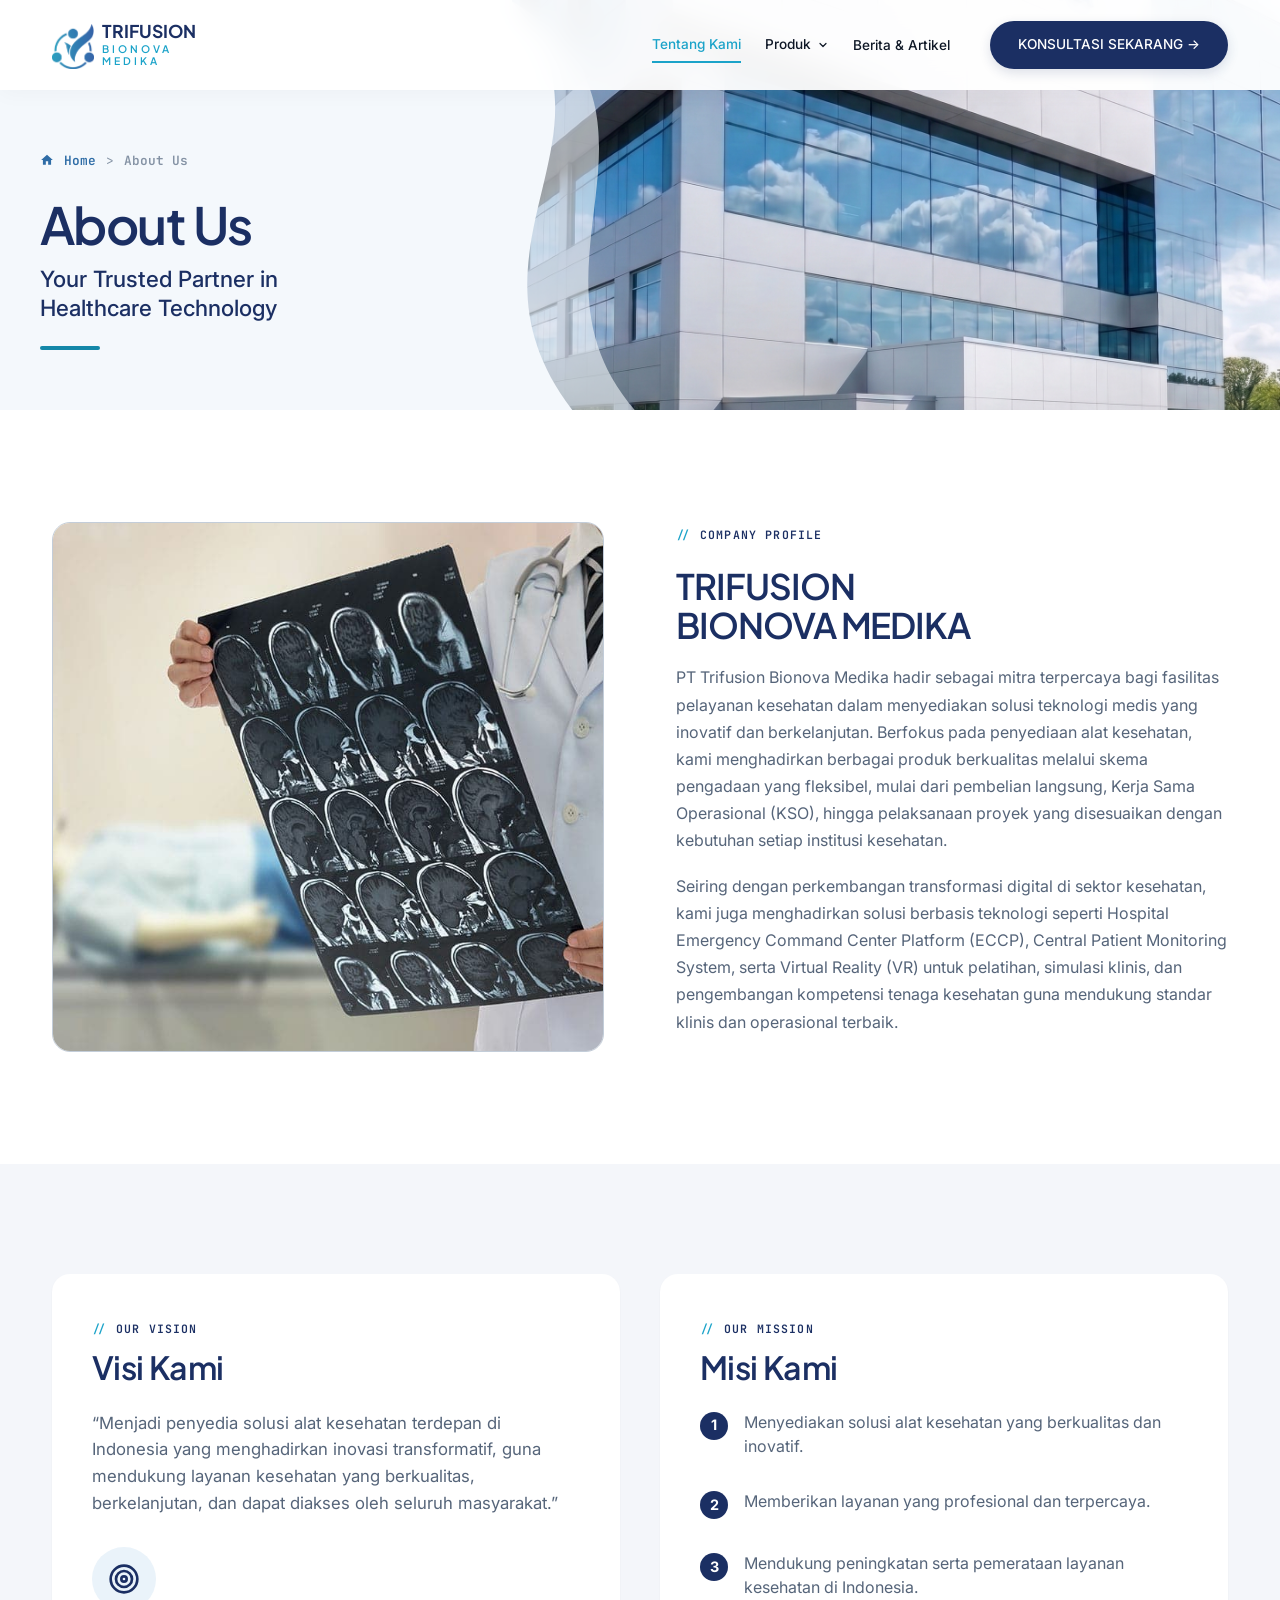
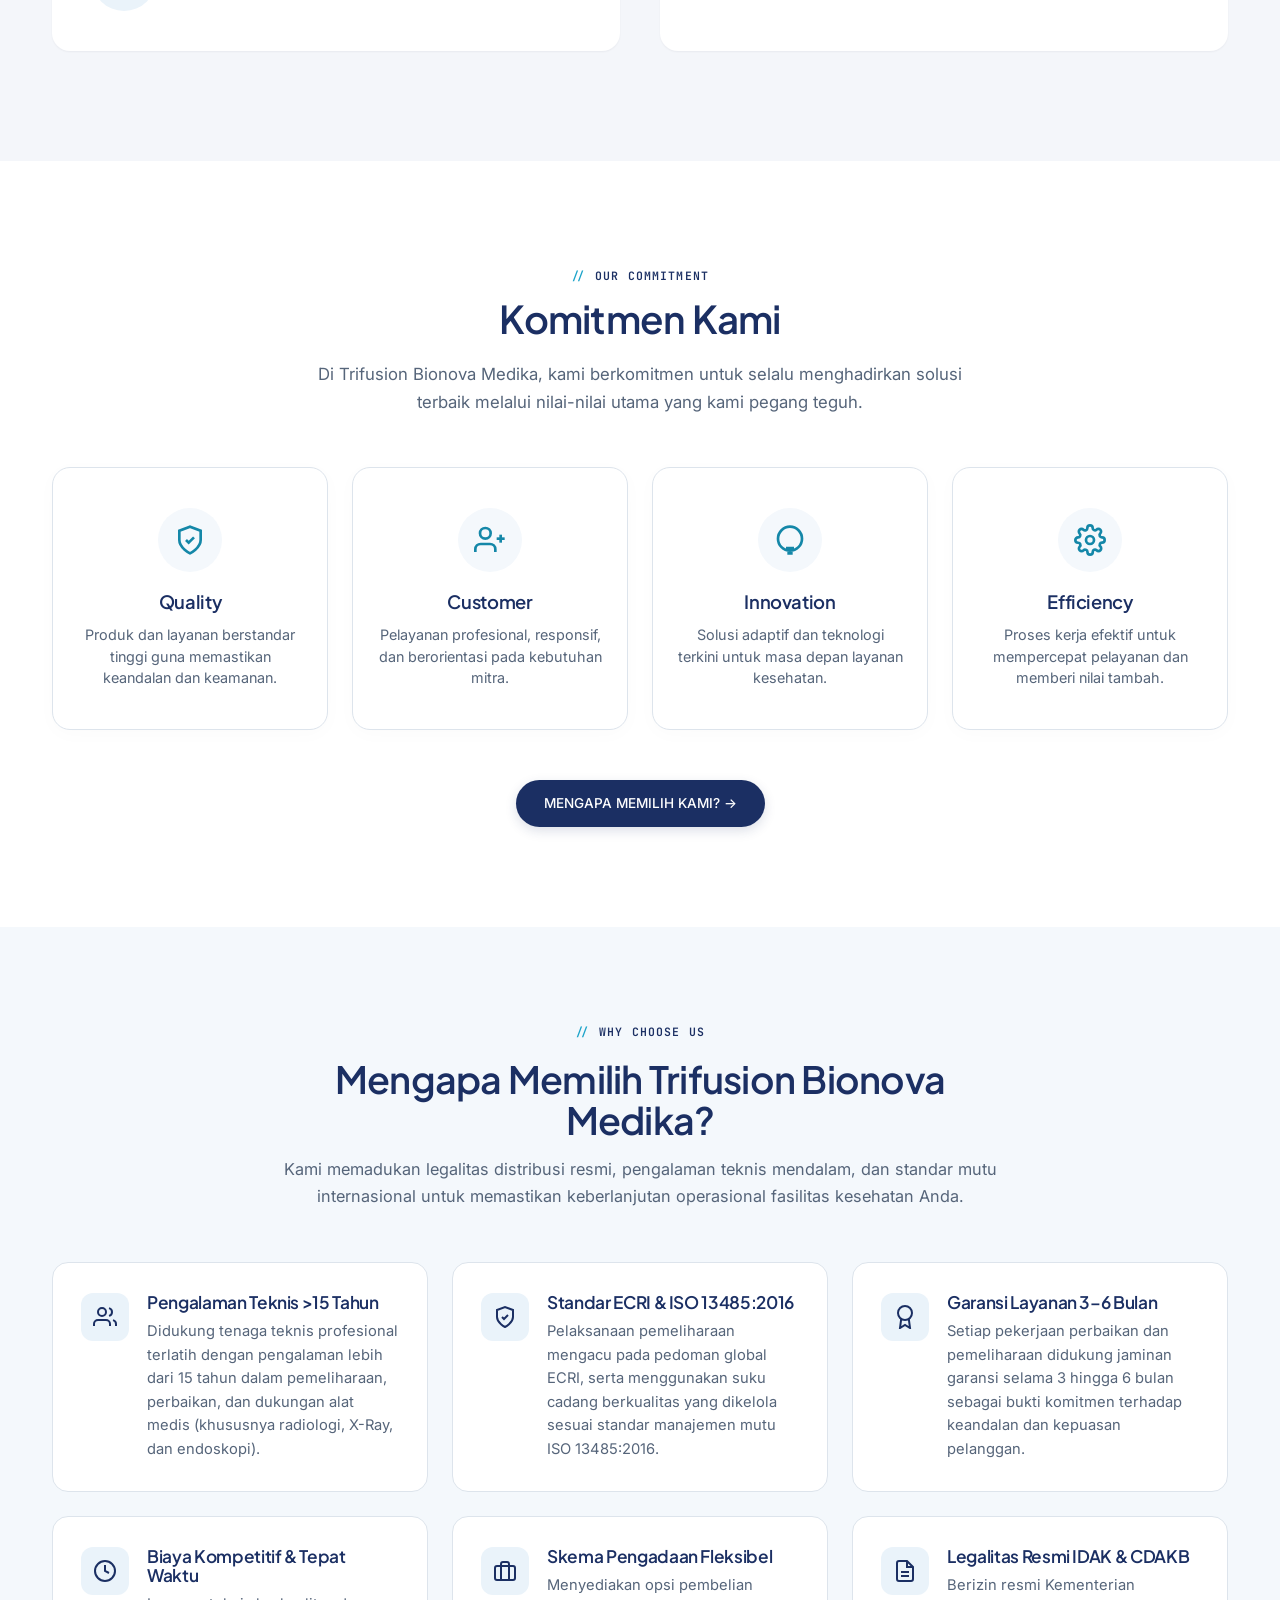
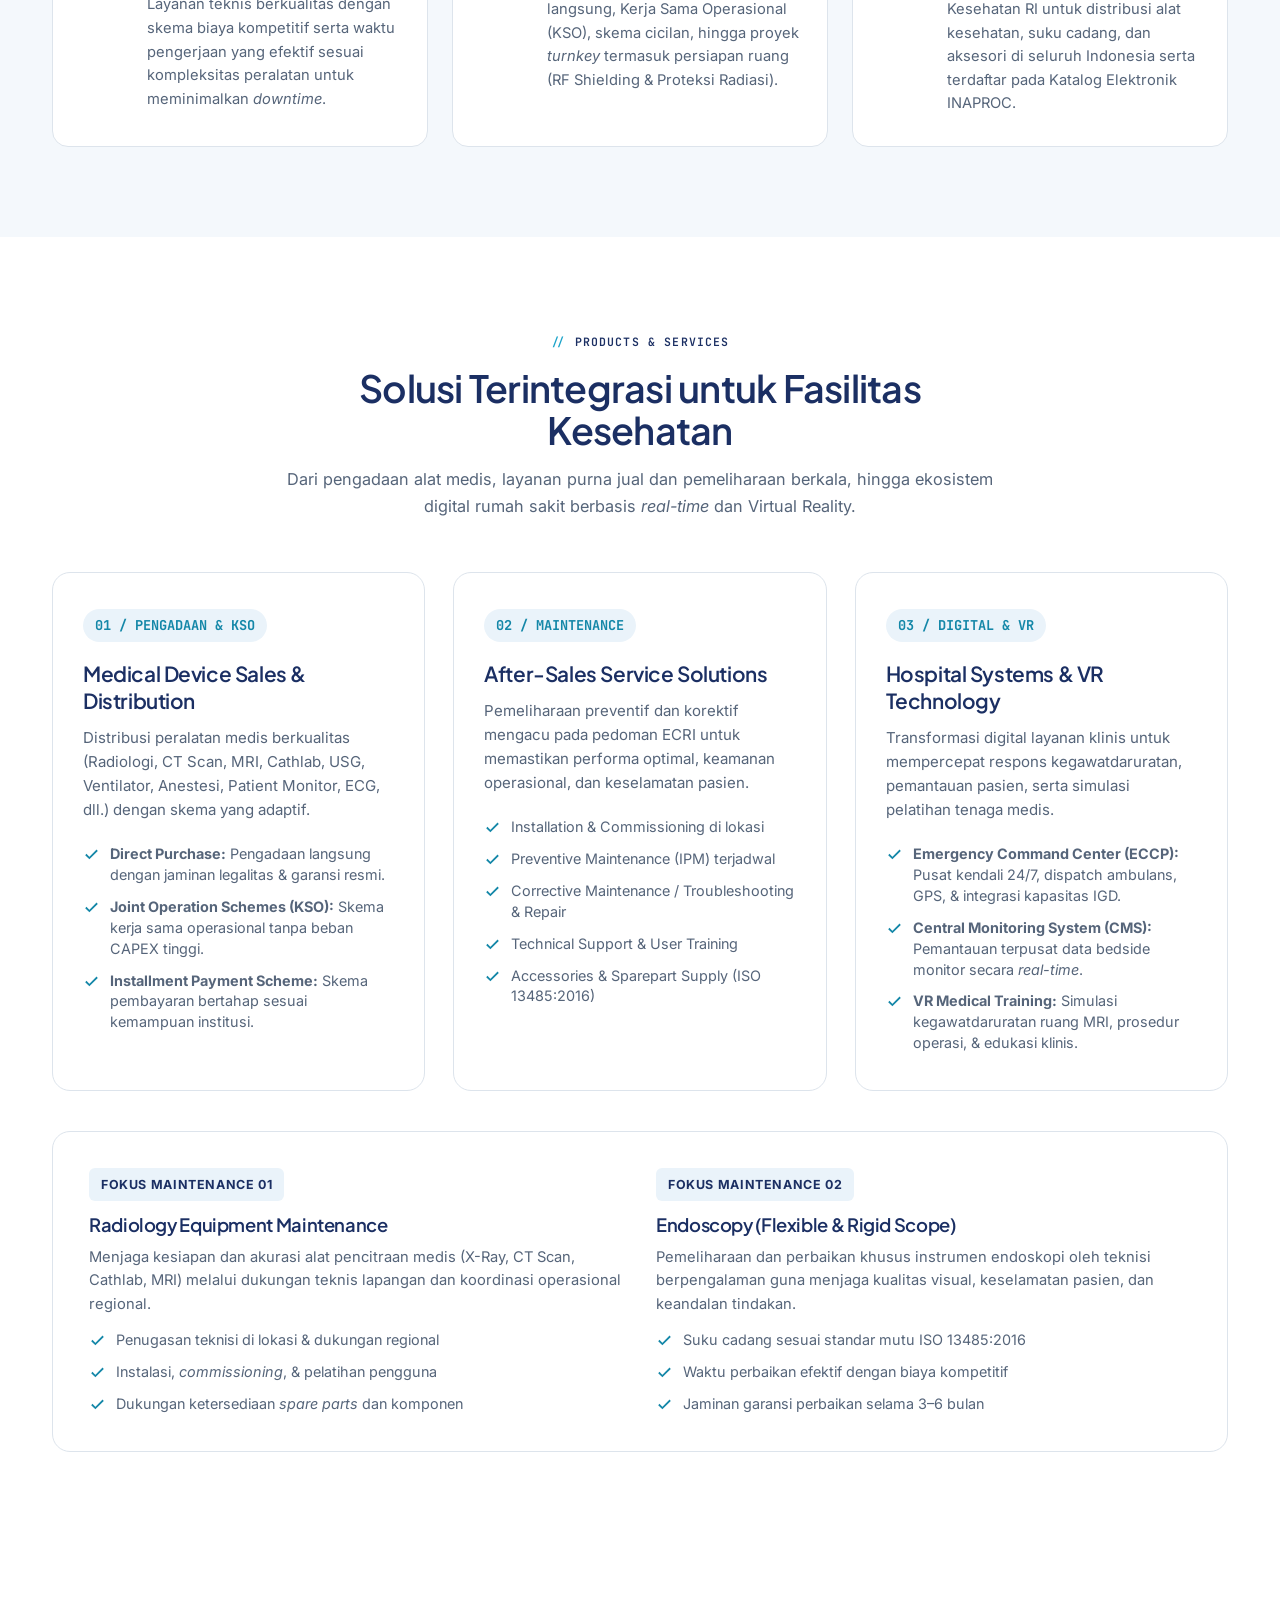
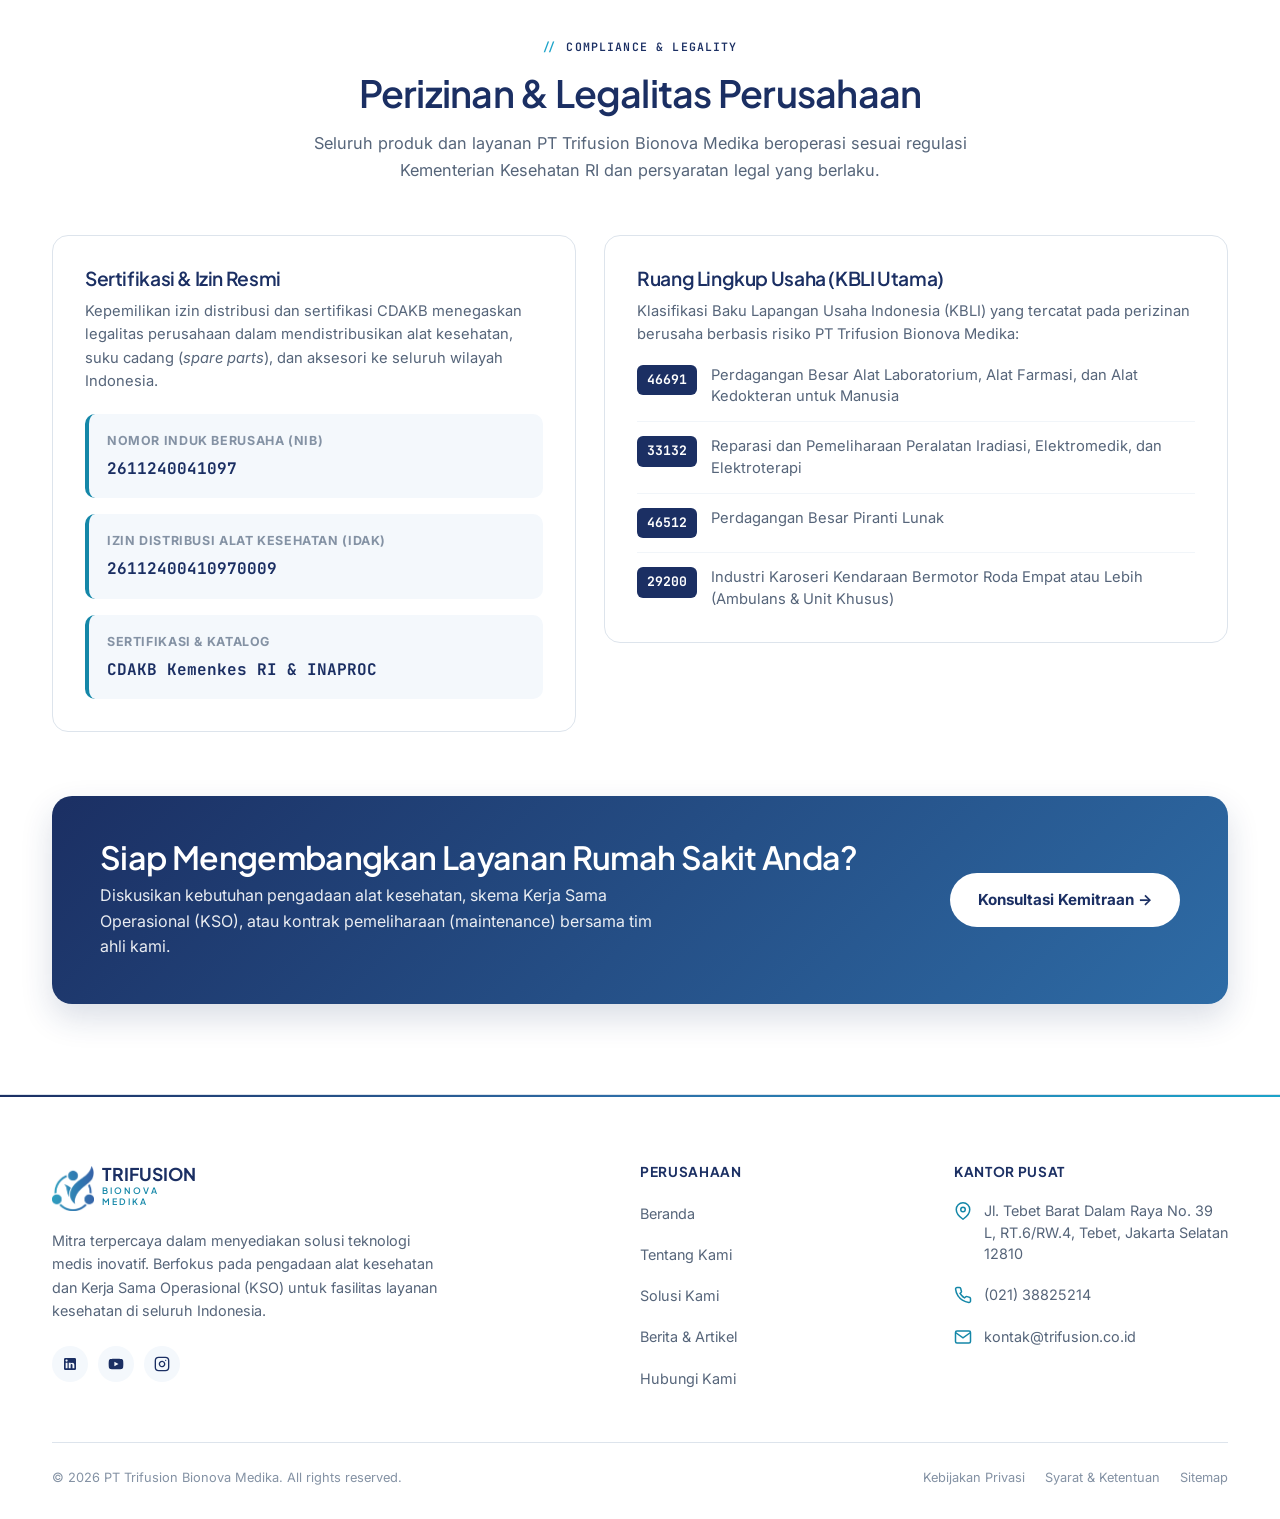
==== commit 8f4ed35f: "Update Contact & New Page" ====
--- a/about.html
+++ b/about.html
@@ -887,7 +887,7 @@
     <!-- =============================================================
          BARU 3: PORTOFOLIO KSO / PPP & REFERENSI PROYEK
          ============================================================= -->
-    <section class="tbm-sec tbm-sec--soft" id="kso-portfolio">
+    <section class="tbm-sec tbm-sec--soft" id="kso-portfolio" style="display: none;">
       <div class="container">
         <div class="tbm-sec-head" data-reveal="up">
           <span class="eyebrow">KSO &amp; PROJECT TRACK RECORD</span>
@@ -1146,7 +1146,7 @@
             </li>
             <li style="display: flex; gap: 12px; align-items: center;">
               <svg viewBox="0 0 24 24" fill="none" stroke="var(--color-accent-600)" stroke-width="2" style="width: 18px; flex-shrink: 0;"><path d="M22 16.92v3a2 2 0 0 1-2.18 2 19.79 19.79 0 0 1-8.63-3.07 19.5 19.5 0 0 1-6-6 19.79 19.79 0 0 1-3.07-8.67A2 2 0 0 1 4.11 2h3a2 2 0 0 1 2 1.72 12.84 12.84 0 0 0 .7 2.81 2 2 0 0 1-.45 2.11L8.09 9.91a16 16 0 0 0 6 6l1.27-1.27a2 2 0 0 1 2.11-.45 12.84 12.84 0 0 0 2.81.7A2 2 0 0 1 22 16.92z"/></svg>
-              <span style="font-size: 0.9rem; color: var(--color-text);">+62 812-1090-932</span>
+              <span style="font-size: 0.9rem; color: var(--color-text);">(021) 38825214</span>
             </li>
             <li style="display: flex; gap: 12px; align-items: center;">
               <svg viewBox="0 0 24 24" fill="none" stroke="var(--color-accent-600)" stroke-width="2" style="width: 18px; flex-shrink: 0;"><path d="M4 4h16a2 2 0 0 1 2 2v12a2 2 0 0 1-2 2H4a2 2 0 0 1-2-2V6a2 2 0 0 1 2-2z"/><polyline points="22,6 12,13 2,6"/></svg>
--- a/css/style.css
+++ b/css/style.css
@@ -1641,32 +1641,40 @@
 .kso-banner__content {
   position: relative;
   z-index: 3;
-  padding: 40px 50px; /* Padding dikurangi agar lebih rapat */
-  max-width: 55%;
+  padding: 44px 52px;
+  max-width: 58%;
 }
 
 .kso-banner__content h2 {
   color: #ffffff;
-  /* Ukuran font diperkecil (dari 2.6rem menjadi 2.2rem maksimal) */
-  font-size: clamp(1.6rem, 3vw, 2.2rem); 
-  line-height: 1.3;
-  margin-bottom: 24px;
+  font-size: clamp(1.6rem, 3vw, 2.2rem);
+  line-height: 1.28;
+  margin: 0 0 12px; /* Dirapatkan sedikit ke paragraf */
   letter-spacing: -0.02em;
+}
+
+/* Tambahan: Warna terang, jarak lega ke tombol, dan batas lebar */
+.kso-banner__content p {
+  color: rgba(255, 255, 255, 0.85);
+  font-size: 0.98rem;
+  line-height: 1.6;
+  max-width: 460px;
+  margin: 0 0 28px;
 }
 
 .btn-kso-outline {
   display: inline-flex;
   align-items: center;
   gap: 8px;
-  padding: 12px 24px;
+  padding: 12px 26px;
   border-radius: 30px;
-  border: 1px solid rgba(255, 255, 255, 0.5);
+  border: 1.5px solid rgba(255, 255, 255, 0.75);
+  background: rgba(255, 255, 255, 0.08);
   color: #ffffff;
   font-weight: 600;
-  font-family: var(--font-body, sans-serif);
-  font-size: 0.9rem; /* Ukuran teks tombol sedikit dikecilkan */
+  font-size: 0.9rem;
   text-decoration: none;
-  transition: all 0.3s ease;
+  transition: all 0.25s ease;
 }
 
 .btn-kso-outline:hover {
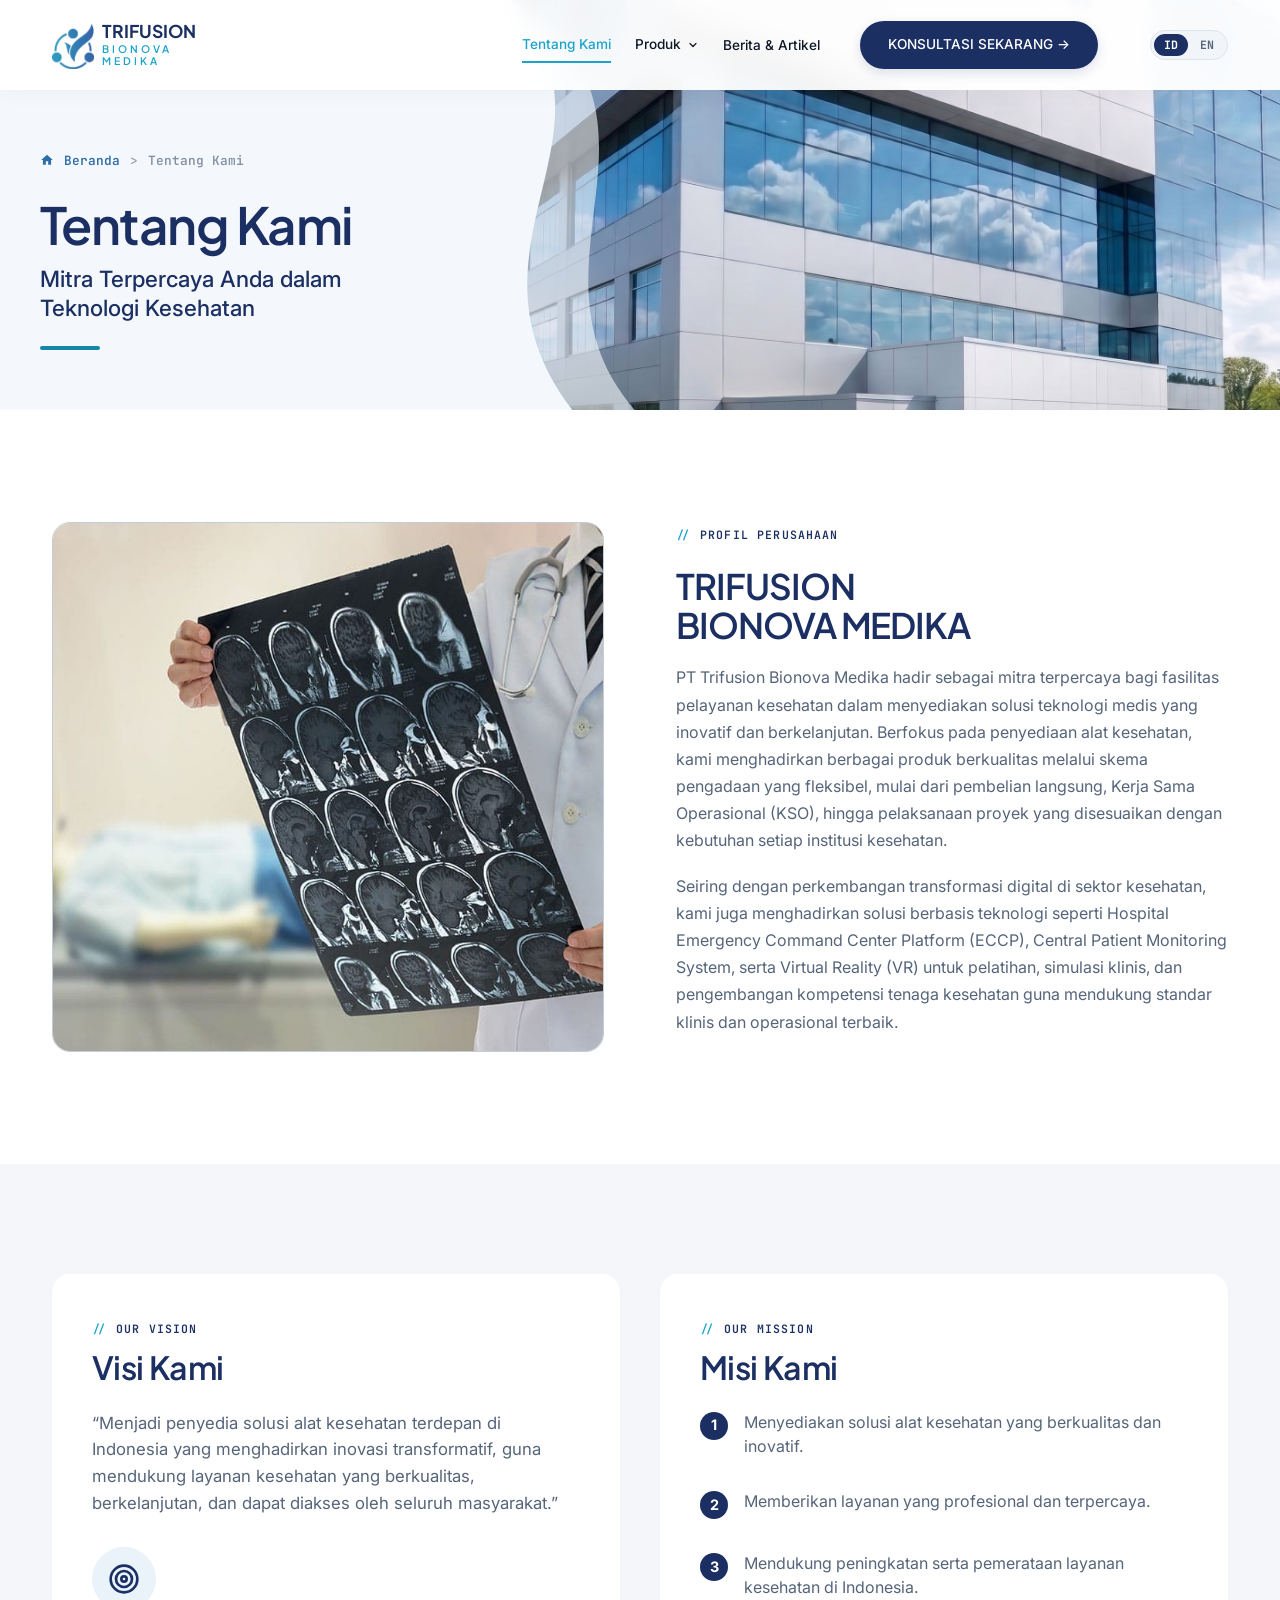
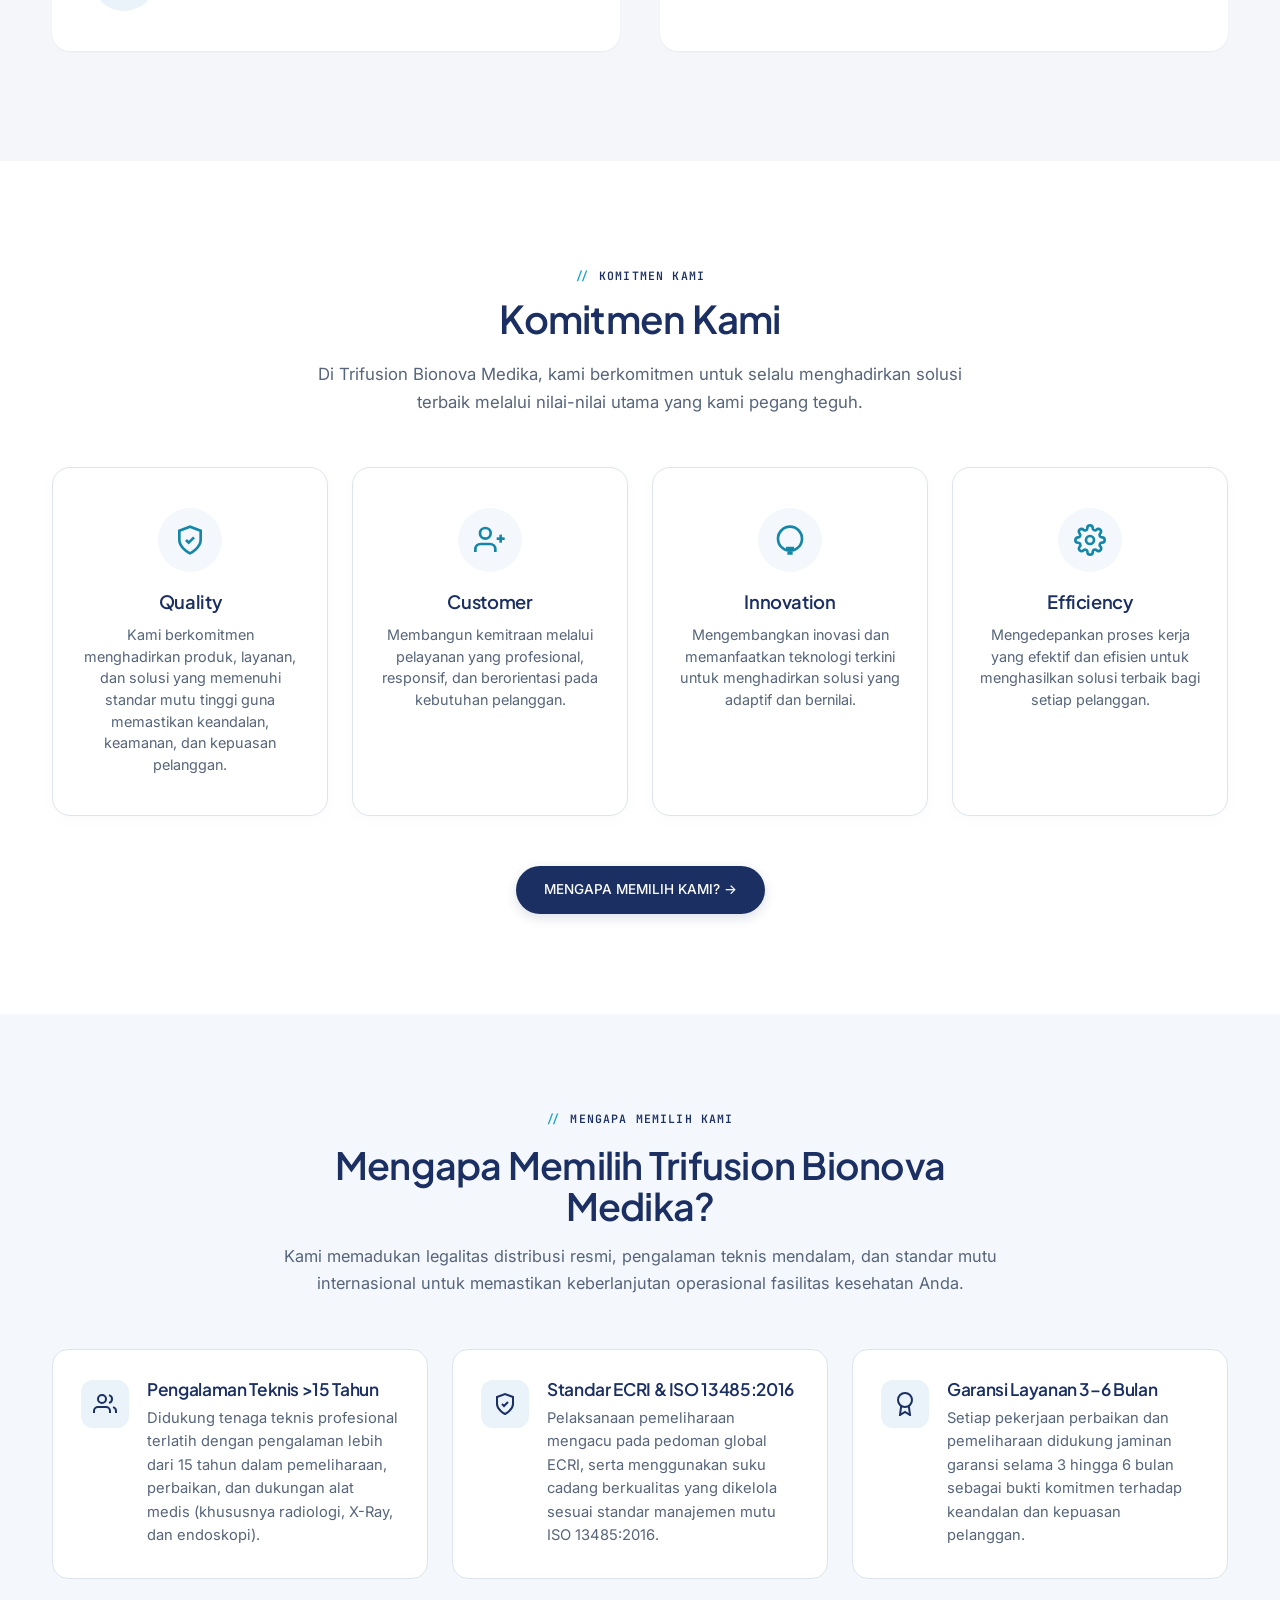
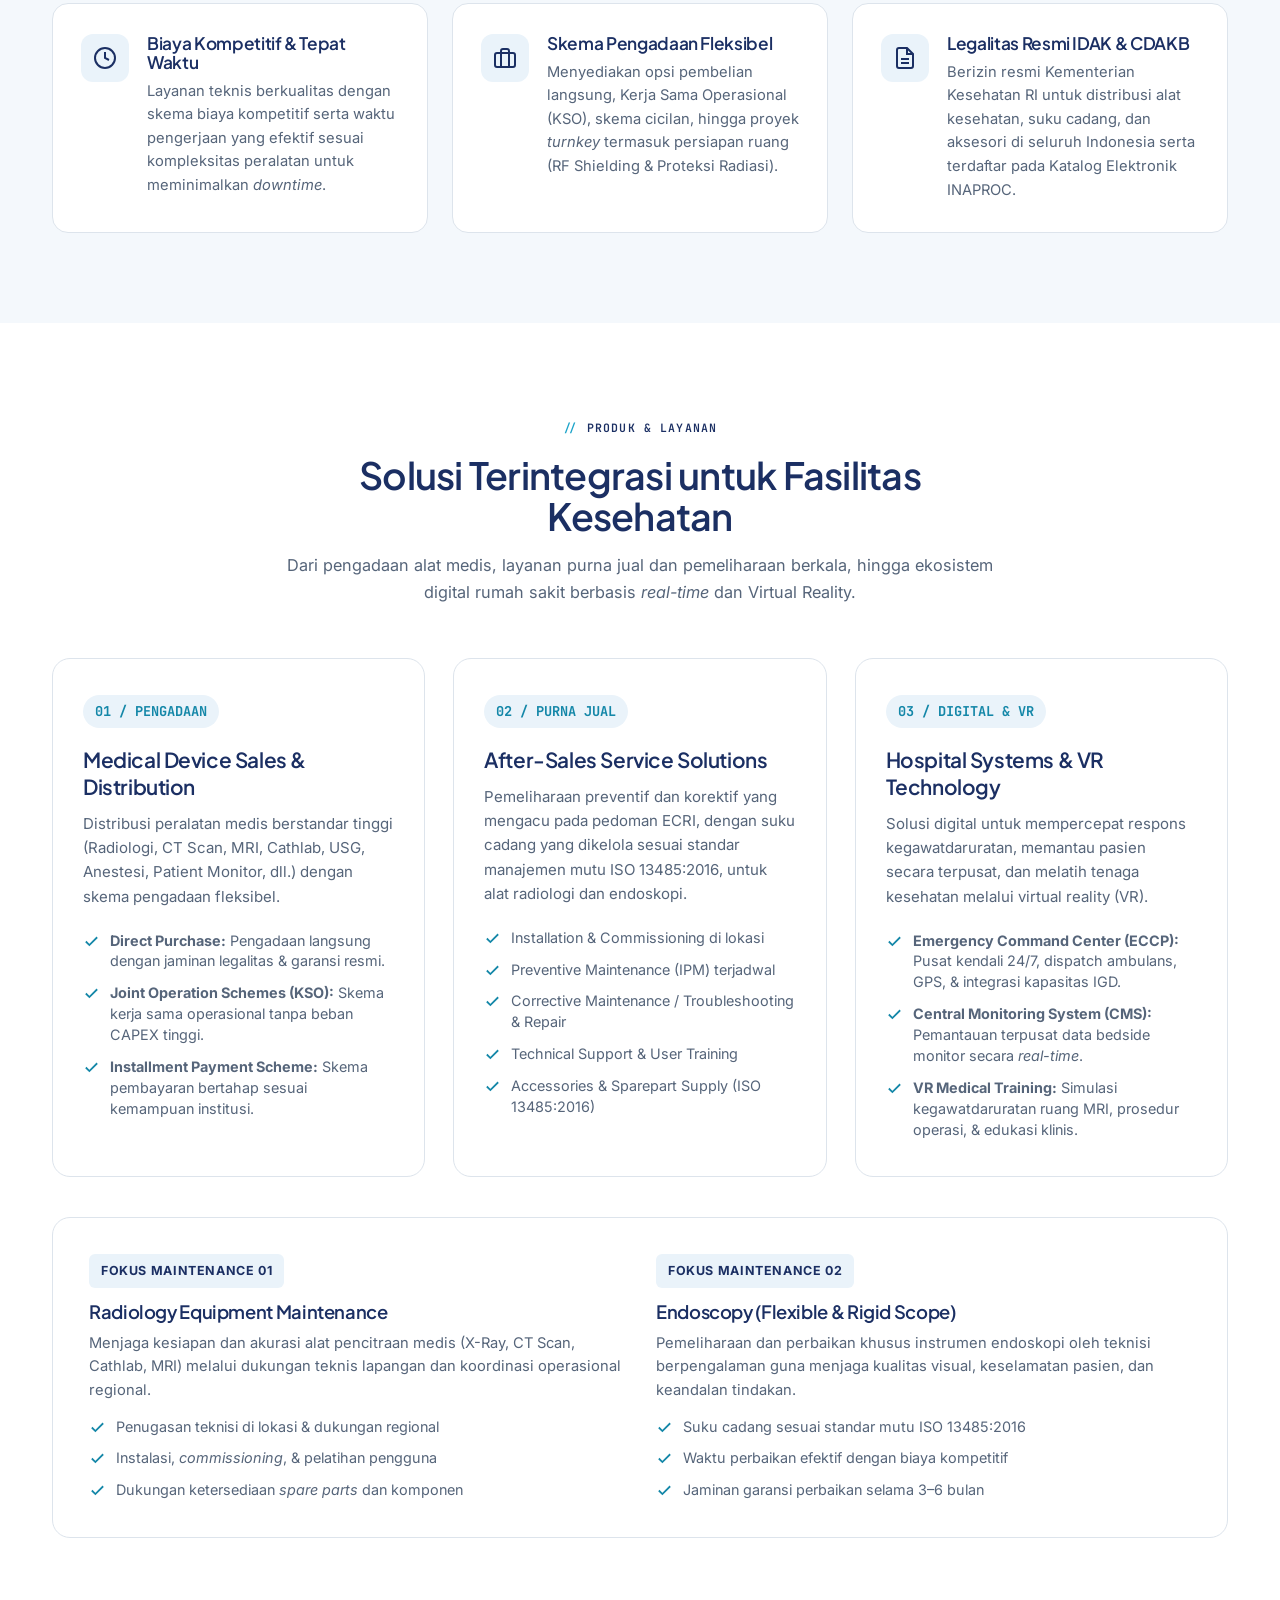
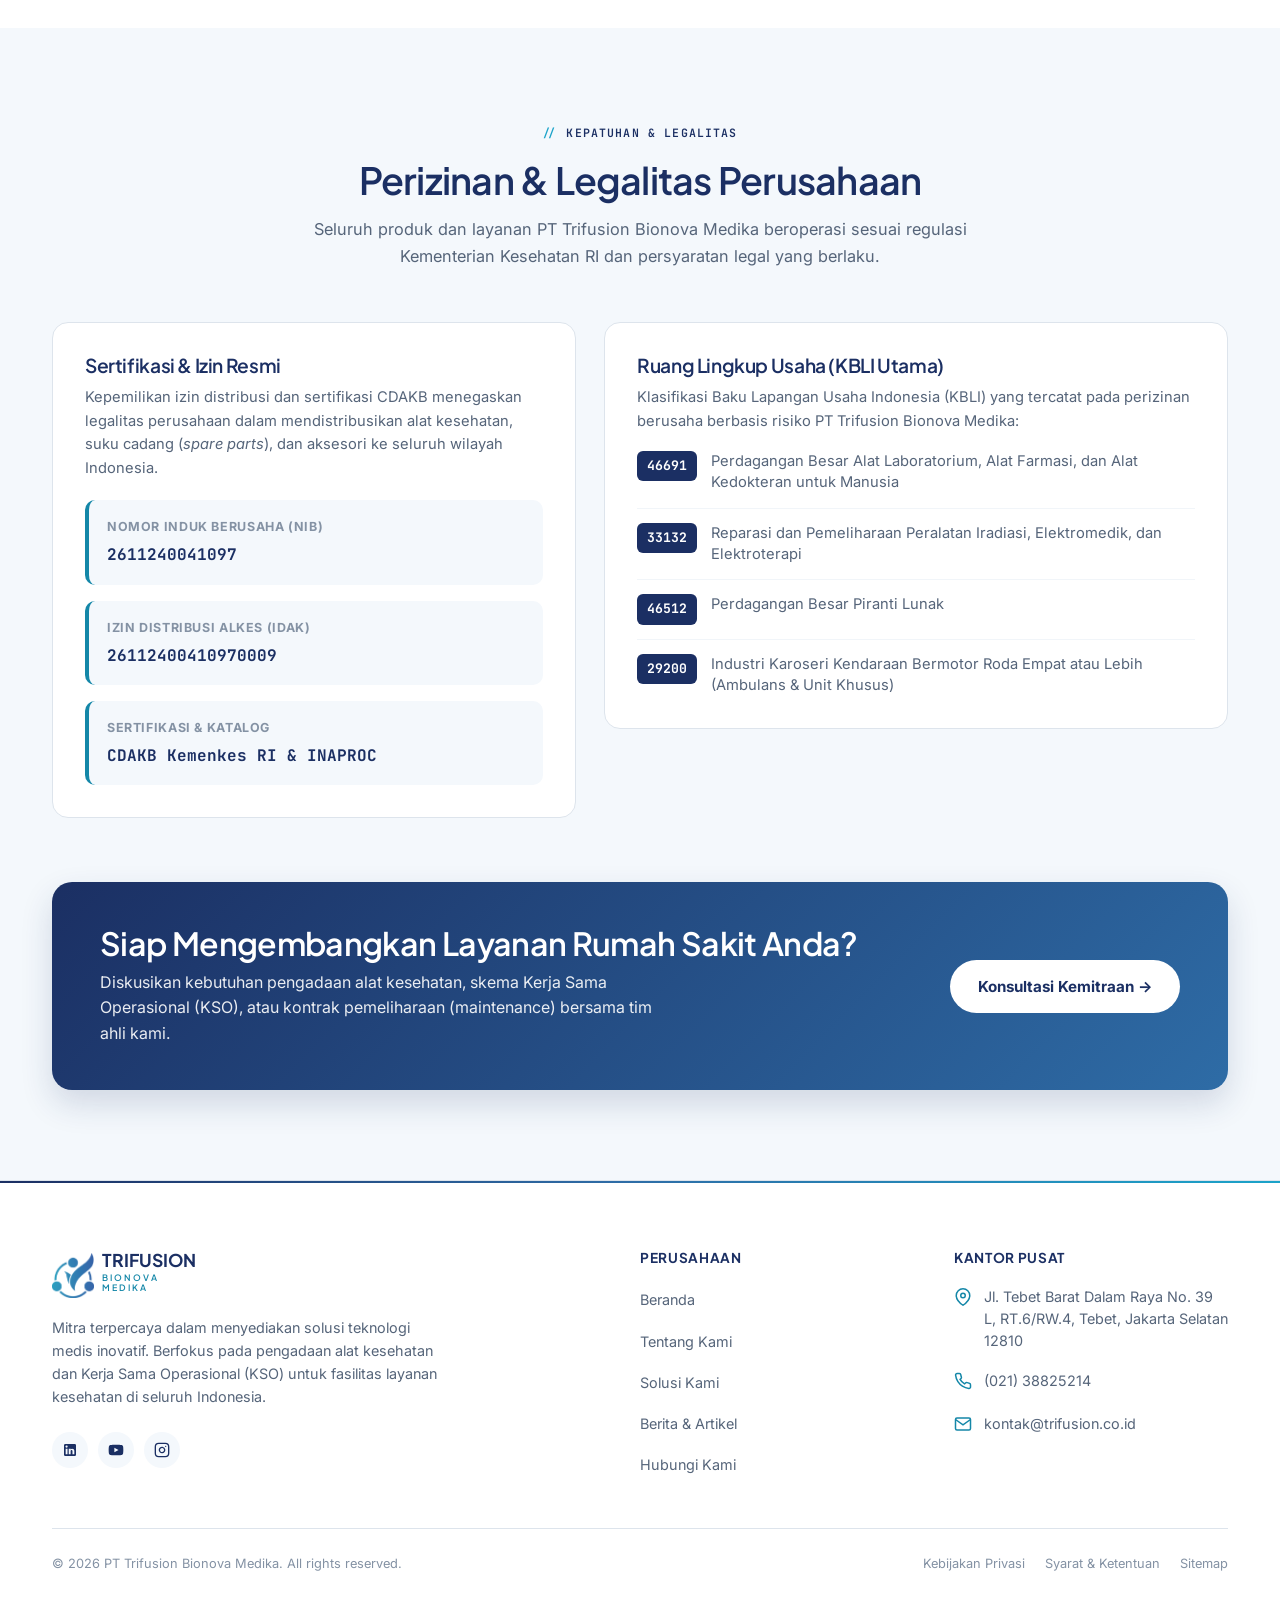
==== commit fcd12bef: "Update all of page trifusion" ====
--- a/about.html
+++ b/about.html
@@ -15,542 +15,81 @@
   <link rel="stylesheet" href="css/responsive.css">
   
   <style>
-    /* ===== PAGE HERO DENGAN GAMBAR (Approved) ===== */
-    .page-hero--image { 
-      position: relative;
-      min-height: 400px;
-      display: flex;
-      align-items: center;
-      background: #f4f8fc; 
-      padding-top: var(--header-h);
-      padding-bottom: 0;
-      overflow: hidden;
-      border-bottom: none;
-    }
-    
-    .page-hero__image-side {
-      position: absolute;
-      top: 0;
-      right: 0;
-      width: 60%; 
-      height: 100%;
-      z-index: 1;
-    }
-    .page-hero__image-side img {
-      width: 100%;
-      height: 100%;
-      object-fit: cover;
-      object-position: center;
-    }
-    
-    .page-hero__wave {
-      position: absolute;
-      top: 0;
-      left: -2px;
-      height: 100%;
-      width: 250px;
-      z-index: 2;
-    }
-
-    .page-hero__container {
-      position: relative;
-      z-index: 3;
-      width: 100%;
-      max-width: var(--container);
-      margin: 0 auto;
-      padding-left: 32px;
-      display: flex;
-      justify-content: flex-start;
-    }
-    
-    .page-hero__content {
-      max-width: 450px; 
-      padding: 60px 0;
-      margin-left: -12px;
-    }
-    
-    .breadcrumb {
-      display: flex;
-      align-items: center;
-      gap: 6px;
-      font-size: 0.8rem;
-      font-weight: 600;
-      color: var(--color-primary-600);
-      margin-bottom: 24px;
-      text-transform: capitalize;
-      letter-spacing: 0;
-    }
+    /* ===== PAGE HERO DENGAN GAMBAR ===== */
+    .page-hero--image { position: relative; min-height: 400px; display: flex; align-items: center; background: #f4f8fc; padding-top: var(--header-h); padding-bottom: 0; overflow: hidden; border-bottom: none; }
+    .page-hero__image-side { position: absolute; top: 0; right: 0; width: 60%; height: 100%; z-index: 1; }
+    .page-hero__image-side img { width: 100%; height: 100%; object-fit: cover; object-position: center; }
+    .page-hero__wave { position: absolute; top: 0; left: -2px; height: 100%; width: 250px; z-index: 2; }
+    .page-hero__container { position: relative; z-index: 3; width: 100%; max-width: var(--container); margin: 0 auto; padding-left: 32px; display: flex; justify-content: flex-start; }
+    .page-hero__content { max-width: 450px; padding: 60px 0; margin-left: -12px; }
+    .breadcrumb { display: flex; align-items: center; gap: 6px; font-size: 0.8rem; font-weight: 600; color: var(--color-primary-600); margin-bottom: 24px; text-transform: capitalize; letter-spacing: 0; }
     .breadcrumb a { color: var(--color-primary-600); }
     .breadcrumb .sep { color: var(--color-text-light); font-weight: normal; margin: 0 4px; }
     .breadcrumb .current { color: var(--color-text-light); }
-    
-    .page-hero__content h1 { 
-      font-size: 3.2rem; 
-      color: var(--color-primary); 
-      margin-bottom: 12px;
-      letter-spacing: -0.03em;
-    }
-    .page-hero__content p { 
-      font-size: 1.4rem; 
-      font-weight: 500; 
-      color: var(--color-primary); 
-      line-height: 1.3;
-      margin-bottom: 24px;
-    }
-    
-    .line-accent {
-      width: 60px;
-      height: 4px;
-      background: var(--color-accent-600);
-      border-radius: 2px;
-    }
-    
+    .page-hero__content h1 { font-size: 3.2rem; color: var(--color-primary); margin-bottom: 12px; letter-spacing: -0.03em; }
+    .page-hero__content p { font-size: 1.4rem; font-weight: 500; color: var(--color-primary); line-height: 1.3; margin-bottom: 24px; }
+    .line-accent { width: 60px; height: 4px; background: var(--color-accent-600); border-radius: 2px; }
     @media (max-width: 900px) {
       .page-hero__image-side { width: 100%; opacity: 0.2; }
       .page-hero__wave { display: none; }
       .page-hero__content { max-width: 100%; padding: 40px 0; margin-left: 0; }
     }
 
-    /* ===== ADDITIONAL SECTIONS (Elaborated from Company Profile) ===== */
-    .tbm-sec {
-      padding: 90px 0;
-    }
-    .tbm-sec--soft {
-      background: #f4f8fc;
-    }
-    .tbm-sec-head {
-      text-align: center;
-      max-width: 740px;
-      margin: 0 auto 52px;
-    }
-    .tbm-sec-head .eyebrow {
-      color: var(--color-primary);
-      letter-spacing: 0.1em;
-      background: none;
-    }
-    .tbm-sec-head h2 {
-      color: var(--color-primary);
-      font-size: clamp(1.85rem, 3vw, 2.35rem);
-      margin: -6px 0 16px;
-      letter-spacing: -0.02em;
-    }
-    .tbm-sec-head p {
-      font-size: 1.02rem;
-      color: var(--color-text);
-      line-height: 1.65;
-      margin: 0;
-    }
-
-    /* Why Choose Us */
-    .tbm-why-grid {
-      display: grid;
-      grid-template-columns: repeat(auto-fit, minmax(300px, 1fr));
-      gap: 24px;
-    }
-    .tbm-why-card {
-      background: #ffffff;
-      border: 1px solid var(--color-border);
-      border-radius: 16px;
-      padding: 30px 28px;
-      display: flex;
-      gap: 18px;
-      align-items: flex-start;
-      transition: transform 0.25s ease, box-shadow 0.25s ease, border-color 0.25s ease;
-    }
-    .tbm-why-card:hover {
-      transform: translateY(-5px);
-      border-color: var(--color-accent-600);
-      box-shadow: 0 12px 28px rgba(27, 47, 99, 0.06);
-    }
-    .tbm-why-icon {
-      width: 48px;
-      height: 48px;
-      border-radius: 12px;
-      background: #eaf3fa;
-      color: var(--color-primary);
-      display: grid;
-      place-items: center;
-      flex-shrink: 0;
-    }
-    .tbm-why-icon svg {
-      width: 24px;
-      height: 24px;
-    }
-    .tbm-why-card h3 {
-      font-size: 1.08rem;
-      color: var(--color-primary);
-      margin: 0 0 8px;
-    }
-    .tbm-why-card p {
-      font-size: 0.92rem;
-      color: var(--color-text);
-      line-height: 1.6;
-      margin: 0;
-    }
-
-    /* 3 Pillars of Solutions (KSO, Maintenance, Hospital Systems) */
-    .tbm-pillars-grid {
-      display: grid;
-      grid-template-columns: repeat(auto-fit, minmax(310px, 1fr));
-      gap: 28px;
-    }
-    .tbm-pillar-card {
-      background: #ffffff;
-      border: 1px solid var(--color-border);
-      border-radius: 18px;
-      padding: 36px 30px;
-      display: flex;
-      flex-direction: column;
-      position: relative;
-      overflow: hidden;
-      transition: transform 0.25s ease, box-shadow 0.25s ease;
-    }
-    .tbm-pillar-card:hover {
-      transform: translateY(-6px);
-      box-shadow: 0 16px 32px rgba(27, 47, 99, 0.07);
-    }
-    .tbm-pillar-num {
-      font-family: var(--font-mono);
-      font-size: 0.85rem;
-      font-weight: 700;
-      color: var(--color-accent-600);
-      background: #eaf3fa;
-      display: inline-flex;
-      align-items: center;
-      padding: 5px 12px;
-      border-radius: 20px;
-      width: fit-content;
-      margin-bottom: 18px;
-    }
-    .tbm-pillar-card h3 {
-      font-size: 1.3rem;
-      color: var(--color-primary);
-      margin: 0 0 12px;
-      line-height: 1.3;
-    }
-    .tbm-pillar-card > p {
-      font-size: 0.94rem;
-      color: var(--color-text);
-      line-height: 1.6;
-      margin: 0 0 22px;
-    }
-    .tbm-checklist {
-      list-style: none;
-      padding: 0;
-      margin: 0;
-      display: grid;
-      gap: 11px;
-    }
-    .tbm-checklist li {
-      display: flex;
-      gap: 10px;
-      align-items: flex-start;
-      font-size: 0.9rem;
-      color: var(--color-text);
-      line-height: 1.45;
-    }
-    .tbm-checklist svg {
-      width: 17px;
-      height: 17px;
-      color: var(--color-accent-600);
-      flex-shrink: 0;
-      margin-top: 2px;
-    }
-
-    /* Maintenance Focus Split Box */
-    .tbm-maint-box {
-      margin-top: 40px;
-      background: #ffffff;
-      border: 1px solid var(--color-border);
-      border-radius: 18px;
-      padding: 36px;
-      display: grid;
-      grid-template-columns: repeat(auto-fit, minmax(280px, 1fr));
-      gap: 32px;
-      align-items: start;
-    }
-    .tbm-maint-badge {
-      display: inline-flex;
-      align-items: center;
-      gap: 6px;
-      font-size: 0.78rem;
-      font-weight: 700;
-      text-transform: uppercase;
-      letter-spacing: 0.05em;
-      color: var(--color-primary);
-      background: #eaf3fa;
-      padding: 6px 12px;
-      border-radius: 6px;
-      margin-bottom: 14px;
-    }
-    .tbm-maint-col h4 {
-      font-size: 1.15rem;
-      color: var(--color-primary);
-      margin: 0 0 10px;
-    }
-    .tbm-maint-col p {
-      font-size: 0.92rem;
-      color: var(--color-text);
-      line-height: 1.6;
-      margin: 0 0 14px;
-    }
-
-    /* KSO Stats & Table */
-    .tbm-stats-grid {
-      display: grid;
-      grid-template-columns: repeat(auto-fit, minmax(200px, 1fr));
-      gap: 20px;
-      margin-bottom: 44px;
-    }
-    .tbm-stat-card {
-      background: #ffffff;
-      border: 1px solid var(--color-border);
-      border-radius: 16px;
-      padding: 28px 24px;
-      text-align: center;
-    }
-    .tbm-stat-num {
-      font-family: var(--font-display);
-      font-size: 2.5rem;
-      font-weight: 700;
-      color: var(--color-primary);
-      line-height: 1.1;
-      margin-bottom: 8px;
-    }
-    .tbm-stat-label {
-      font-size: 0.9rem;
-      font-weight: 600;
-      color: var(--color-accent-600);
-      margin-bottom: 4px;
-    }
-    .tbm-stat-sub {
-      font-size: 0.8rem;
-      color: var(--color-text-light);
-    }
-
-    .tbm-table-wrap {
-      background: #ffffff;
-      border: 1px solid var(--color-border);
-      border-radius: 16px;
-      overflow-x: auto;
-      box-shadow: 0 6px 24px rgba(27, 47, 99, 0.04);
-      margin-bottom: 36px;
-    }
-    .tbm-table-head {
-      padding: 20px 26px;
-      border-bottom: 1px solid var(--color-border);
-      display: flex;
-      justify-content: space-between;
-      align-items: center;
-      flex-wrap: wrap;
-      gap: 12px;
-    }
-    .tbm-table-head h3 {
-      font-size: 1.15rem;
-      color: var(--color-primary);
-      margin: 0;
-    }
-    .tbm-table {
-      width: 100%;
-      border-collapse: collapse;
-      min-width: 600px;
-    }
-    .tbm-table th,
-    .tbm-table td {
-      padding: 15px 24px;
-      text-align: left;
-      border-bottom: 1px solid #f1f5f9;
-      font-size: 0.92rem;
-    }
-    .tbm-table th {
-      background: #f8fafc;
-      color: var(--color-primary);
-      font-weight: 700;
-      font-size: 0.8rem;
-      text-transform: uppercase;
-      letter-spacing: 0.04em;
-    }
-    .tbm-table tbody tr:last-child td {
-      border-bottom: none;
-    }
-    .tbm-table tbody tr:hover {
-      background: #f9fbfd;
-    }
-    .tbm-pill {
-      display: inline-block;
-      padding: 4px 10px;
-      border-radius: 20px;
-      font-size: 0.78rem;
-      font-weight: 600;
-      background: #eaf3fa;
-      color: var(--color-primary);
-    }
-
-    /* Reference Cards (Site Prep, RF Shielding, Procurement) */
-    .tbm-ref-grid {
-      display: grid;
-      grid-template-columns: repeat(auto-fit, minmax(290px, 1fr));
-      gap: 24px;
-    }
-    .tbm-ref-card {
-      background: #ffffff;
-      border: 1px solid var(--color-border);
-      border-radius: 16px;
-      padding: 28px;
-    }
-    .tbm-ref-card h4 {
-      font-size: 1.05rem;
-      color: var(--color-primary);
-      margin: 0 0 14px;
-      padding-bottom: 12px;
-      border-bottom: 1px solid #f1f5f9;
-    }
-    .tbm-ref-list {
-      list-style: none;
-      padding: 0;
-      margin: 0;
-      display: grid;
-      gap: 9px;
-      font-size: 0.9rem;
-      color: var(--color-text);
-    }
-    .tbm-ref-list li::before {
-      content: "•";
-      color: var(--color-accent-600);
-      font-weight: 700;
-      margin-right: 8px;
-    }
-
-    /* Legal & Licensing */
-    .tbm-legal-grid {
-      display: grid;
-      grid-template-columns: 1fr;
-      gap: 28px;
-    }
-    @media (min-width: 900px) {
-      .tbm-legal-grid {
-        grid-template-columns: 1.05fr 1.25fr;
-        align-items: start;
-      }
-    }
-    .tbm-legal-box {
-      background: #ffffff;
-      border: 1px solid var(--color-border);
-      border-radius: 16px;
-      padding: 32px;
-    }
-    .tbm-legal-id {
-      display: grid;
-      gap: 16px;
-      margin-top: 20px;
-    }
-    .tbm-legal-row {
-      background: #f4f8fc;
-      border-radius: 10px;
-      padding: 16px 18px;
-      border-left: 4px solid var(--color-accent-600);
-    }
-    .tbm-legal-row span {
-      display: block;
-      font-size: 0.78rem;
-      font-weight: 700;
-      text-transform: uppercase;
-      letter-spacing: 0.05em;
-      color: var(--color-text-light);
-      margin-bottom: 4px;
-    }
-    .tbm-legal-row strong {
-      font-family: var(--font-mono);
-      font-size: 1rem;
-      color: var(--color-primary);
-    }
-    .tbm-kbli-list {
-      list-style: none;
-      padding: 0;
-      margin: 18px 0 0;
-      display: grid;
-      gap: 14px;
-    }
-    .tbm-kbli-item {
-      display: flex;
-      gap: 14px;
-      align-items: flex-start;
-      padding-bottom: 14px;
-      border-bottom: 1px solid #f1f5f9;
-    }
-    .tbm-kbli-item:last-child {
-      border-bottom: none;
-      padding-bottom: 0;
-    }
-    .tbm-kbli-code {
-      font-family: var(--font-mono);
-      font-size: 0.82rem;
-      font-weight: 700;
-      background: var(--color-primary);
-      color: #ffffff;
-      padding: 4px 10px;
-      border-radius: 6px;
-      flex-shrink: 0;
-    }
-    .tbm-kbli-desc {
-      font-size: 0.92rem;
-      color: var(--color-text);
-      line-height: 1.45;
-    }
-
-    /* Bottom CTA */
-    .tbm-about-cta {
-      background: linear-gradient(135deg, #1B2F63 0%, #2E6CA6 100%);
-      border-radius: 20px;
-      padding: 44px 48px;
-      color: #ffffff;
-      display: flex;
-      flex-direction: column;
-      gap: 24px;
-      box-shadow: 0 14px 32px rgba(27, 47, 99, 0.16);
-    }
-    @media (min-width: 820px) {
-      .tbm-about-cta {
-        flex-direction: row;
-        align-items: center;
-        justify-content: space-between;
-      }
-    }
-    .tbm-about-cta h2 {
-      color: #ffffff;
-      font-size: clamp(1.5rem, 2.6vw, 2rem);
-      margin: 0 0 8px;
-      letter-spacing: -0.02em;
-    }
-    .tbm-about-cta p {
-      color: rgba(255, 255, 255, 0.9);
-      margin: 0;
-      max-width: 580px;
-      line-height: 1.6;
-    }
-    .tbm-cta-btn {
-      background: #ffffff;
-      color: var(--color-primary);
-      padding: 14px 28px;
-      border-radius: 30px;
-      font-weight: 700;
-      font-size: 0.95rem;
-      text-decoration: none;
-      display: inline-flex;
-      align-items: center;
-      gap: 8px;
-      white-space: nowrap;
-      transition: transform 0.2s ease, box-shadow 0.2s ease;
-    }
-    .tbm-cta-btn:hover {
-      transform: translateY(-2px);
-      box-shadow: 0 8px 20px rgba(0, 0, 0, 0.18);
-    }
+    /* ===== ADDITIONAL SECTIONS ===== */
+    .tbm-sec { padding: 90px 0; }
+    .tbm-sec--soft { background: #f4f8fc; }
+    .tbm-sec-head { text-align: center; max-width: 740px; margin: 0 auto 52px; }
+    .tbm-sec-head .eyebrow { color: var(--color-primary); letter-spacing: 0.1em; background: none; }
+    .tbm-sec-head h2 { color: var(--color-primary); font-size: clamp(1.85rem, 3vw, 2.35rem); margin: -6px 0 16px; letter-spacing: -0.02em; }
+    .tbm-sec-head p { font-size: 1.02rem; color: var(--color-text); line-height: 1.65; margin: 0; }
+
+    .tbm-why-grid { display: grid; grid-template-columns: repeat(auto-fit, minmax(300px, 1fr)); gap: 24px; }
+    .tbm-why-card { background: #ffffff; border: 1px solid var(--color-border); border-radius: 16px; padding: 30px 28px; display: flex; gap: 18px; align-items: flex-start; transition: transform 0.25s ease, box-shadow 0.25s ease, border-color 0.25s ease; }
+    .tbm-why-card:hover { transform: translateY(-5px); border-color: var(--color-accent-600); box-shadow: 0 12px 28px rgba(27, 47, 99, 0.06); }
+    .tbm-why-icon { width: 48px; height: 48px; border-radius: 12px; background: #eaf3fa; color: var(--color-primary); display: grid; place-items: center; flex-shrink: 0; }
+    .tbm-why-icon svg { width: 24px; height: 24px; }
+    .tbm-why-card h3 { font-size: 1.08rem; color: var(--color-primary); margin: 0 0 8px; }
+    .tbm-why-card p { font-size: 0.92rem; color: var(--color-text); line-height: 1.6; margin: 0; }
+
+    .tbm-pillars-grid { display: grid; grid-template-columns: repeat(auto-fit, minmax(310px, 1fr)); gap: 28px; }
+    .tbm-pillar-card { background: #ffffff; border: 1px solid var(--color-border); border-radius: 18px; padding: 36px 30px; display: flex; flex-direction: column; position: relative; overflow: hidden; transition: transform 0.25s ease, box-shadow 0.25s ease; }
+    .tbm-pillar-card:hover { transform: translateY(-6px); box-shadow: 0 16px 32px rgba(27, 47, 99, 0.07); }
+    .tbm-pillar-num { font-family: var(--font-mono); font-size: 0.85rem; font-weight: 700; color: var(--color-accent-600); background: #eaf3fa; display: inline-flex; align-items: center; padding: 5px 12px; border-radius: 20px; width: fit-content; margin-bottom: 18px; }
+    .tbm-pillar-card h3 { font-size: 1.3rem; color: var(--color-primary); margin: 0 0 12px; line-height: 1.3; }
+    .tbm-pillar-card > p { font-size: 0.94rem; color: var(--color-text); line-height: 1.6; margin: 0 0 22px; }
+    .tbm-checklist { list-style: none; padding: 0; margin: 0; display: grid; gap: 11px; }
+    .tbm-checklist li { display: flex; gap: 10px; align-items: flex-start; font-size: 0.9rem; color: var(--color-text); line-height: 1.45; }
+    .tbm-checklist svg { width: 17px; height: 17px; color: var(--color-accent-600); flex-shrink: 0; margin-top: 2px; }
+
+    .tbm-maint-box { margin-top: 40px; background: #ffffff; border: 1px solid var(--color-border); border-radius: 18px; padding: 36px; display: grid; grid-template-columns: repeat(auto-fit, minmax(280px, 1fr)); gap: 32px; align-items: start; }
+    .tbm-maint-badge { display: inline-flex; align-items: center; gap: 6px; font-size: 0.78rem; font-weight: 700; text-transform: uppercase; letter-spacing: 0.05em; color: var(--color-primary); background: #eaf3fa; padding: 6px 12px; border-radius: 6px; margin-bottom: 14px; }
+    .tbm-maint-col h4 { font-size: 1.15rem; color: var(--color-primary); margin: 0 0 10px; }
+    .tbm-maint-col p { font-size: 0.92rem; color: var(--color-text); line-height: 1.6; margin: 0 0 14px; }
+
+    .tbm-legal-grid { display: grid; grid-template-columns: 1fr; gap: 28px; }
+    @media (min-width: 900px) { .tbm-legal-grid { grid-template-columns: 1.05fr 1.25fr; align-items: start; } }
+    .tbm-legal-box { background: #ffffff; border: 1px solid var(--color-border); border-radius: 16px; padding: 32px; }
+    .tbm-legal-id { display: grid; gap: 16px; margin-top: 20px; }
+    .tbm-legal-row { background: #f4f8fc; border-radius: 10px; padding: 16px 18px; border-left: 4px solid var(--color-accent-600); }
+    .tbm-legal-row span { display: block; font-size: 0.78rem; font-weight: 700; text-transform: uppercase; letter-spacing: 0.05em; color: var(--color-text-light); margin-bottom: 4px; }
+    .tbm-legal-row strong { font-family: var(--font-mono); font-size: 1rem; color: var(--color-primary); }
+    .tbm-kbli-list { list-style: none; padding: 0; margin: 18px 0 0; display: grid; gap: 14px; }
+    .tbm-kbli-item { display: flex; gap: 14px; align-items: flex-start; padding-bottom: 14px; border-bottom: 1px solid #f1f5f9; }
+    .tbm-kbli-item:last-child { border-bottom: none; padding-bottom: 0; }
+    .tbm-kbli-code { font-family: var(--font-mono); font-size: 0.82rem; font-weight: 700; background: var(--color-primary); color: #ffffff; padding: 4px 10px; border-radius: 6px; flex-shrink: 0; }
+    .tbm-kbli-desc { font-size: 0.92rem; color: var(--color-text); line-height: 1.45; }
+
+    .tbm-about-cta { background: linear-gradient(135deg, #1B2F63 0%, #2E6CA6 100%); border-radius: 20px; padding: 44px 48px; color: #ffffff; display: flex; flex-direction: column; gap: 24px; box-shadow: 0 14px 32px rgba(27, 47, 99, 0.16); }
+    @media (min-width: 820px) { .tbm-about-cta { flex-direction: row; align-items: center; justify-content: space-between; } }
+    .tbm-about-cta h2 { color: #ffffff; font-size: clamp(1.5rem, 2.6vw, 2rem); margin: 0 0 8px; letter-spacing: -0.02em; }
+    .tbm-about-cta p { color: rgba(255, 255, 255, 0.9); margin: 0; max-width: 580px; line-height: 1.6; }
+    .tbm-cta-btn { background: #ffffff; color: var(--color-primary); padding: 14px 28px; border-radius: 30px; font-weight: 700; font-size: 0.95rem; text-decoration: none; display: inline-flex; align-items: center; gap: 8px; white-space: nowrap; transition: transform 0.2s ease, box-shadow 0.2s ease; }
+    .tbm-cta-btn:hover { transform: translateY(-2px); box-shadow: 0 8px 20px rgba(0, 0, 0, 0.18); }
   </style>
 </head>
 <body>
 
-  <!-- ===== Header (Approved) ===== -->
+  <!-- ===== Header ===== -->
   <header class="header">
     <div class="container">
       <a class="logo" href="index.html" aria-label="Trifusion Bionova Medika — beranda">
@@ -563,11 +102,11 @@
 
       <nav class="nav" aria-label="Navigasi utama">
         <ul class="nav__list">
-          <li><a class="nav__link active" href="about.html" aria-current="page">Tentang Kami</a></li>
-          <li><a class="nav__link" href="products.html">Produk</a></li>
-          <li><a class="nav__link" href="articles.html">Berita &amp; Artikel</a></li>
+          <li><a class="nav__link active" href="about.html" aria-current="page" data-i18n="nav.about">Tentang Kami</a></li>
+          <li><a class="nav__link" href="products.html"><span data-i18n="nav.products">Produk</span></a></li>
+          <li><a class="nav__link" href="articles.html" data-i18n="nav.articles">Berita &amp; Artikel</a></li>
         </ul>
-        <a class="btn btn--konsultasi" href="contact.html">Konsultasi Sekarang &rarr;</a>
+        <a class="btn btn--konsultasi" href="contact.html" data-i18n="nav.cta">Konsultasi Sekarang &rarr;</a>
       </nav>
 
       <button class="burger" aria-label="Buka menu" aria-expanded="false">
@@ -578,7 +117,7 @@
   <div class="nav-backdrop"></div>
 
   <main>
-    <!-- ===== Page Hero (Approved) ===== -->
+    <!-- ===== Page Hero ===== -->
     <section class="page-hero page-hero--image">
       <div class="page-hero__image-side">
         <img src="assets/img/OLA.png" alt="Gedung Trifusion Bionova Medika">
@@ -594,48 +133,45 @@
             <svg viewBox="0 0 24 24" fill="currentColor" stroke="currentColor" stroke-width="0" style="width: 14px; margin-right: 4px; margin-top:-2px;">
               <path d="M10 20v-6h4v6h5v-8h3L12 3 2 12h3v8z"/>
             </svg>
-            <a href="index.html">Home</a><span class="sep">&gt;</span><span class="current">About Us</span>
-          </div>
-          <h1>About Us</h1>
-          <p>Your Trusted Partner in<br>Healthcare Technology</p>
+            <a href="index.html" data-i18n="nav.home">Beranda</a><span class="sep">&gt;</span><span class="current" data-i18n="nav.about">Tentang Kami</span>
+          </div>
+          <h1 data-i18n="abt.hero.title">Tentang Kami</h1>
+          <p data-i18n="abt.hero.sub">Mitra Terpercaya Anda dalam<br>Teknologi Kesehatan</p>
           <div class="line-accent"></div>
         </div>
       </div>
     </section>
 
-    <!-- ===== Company Overview (Approved) ===== -->
+    <!-- ===== Company Overview ===== -->
     <section class="section overview">
       <div class="container overview__grid">
         <div class="overview__media" data-reveal="left">
           <img src="assets/img/Radiologi.jpg" alt="Trifusion Bionova Medika facility">
         </div>
         <div class="overview__content" data-reveal="right">
-          <span class="eyebrow" style="color: var(--color-primary); letter-spacing: 0.1em; background: none;">COMPANY PROFILE</span>
+          <span class="eyebrow" style="color: var(--color-primary); letter-spacing: 0.1em; background: none;" data-i18n="abt.ov.eyebrow">PROFIL PERUSAHAAN</span>
           <h2 style="color: var(--color-primary); font-size: 2.2rem; line-height: 1.1; margin-bottom: 20px;">TRIFUSION<br>BIONOVA MEDIKA</h2>
-          <p>
-            PT Trifusion Bionova Medika hadir sebagai mitra terpercaya bagi fasilitas pelayanan kesehatan dalam menyediakan solusi teknologi medis yang inovatif dan berkelanjutan. 
-            Berfokus pada penyediaan alat kesehatan, kami menghadirkan berbagai produk berkualitas melalui skema pengadaan yang fleksibel, mulai dari pembelian langsung, Kerja Sama Operasional (KSO), hingga pelaksanaan proyek yang disesuaikan dengan kebutuhan setiap institusi kesehatan.
+          <p data-i18n="abt.ov.p1">
+            PT Trifusion Bionova Medika hadir sebagai mitra terpercaya bagi fasilitas pelayanan kesehatan dalam menyediakan solusi teknologi medis yang inovatif dan berkelanjutan. Berfokus pada penyediaan alat kesehatan, kami menghadirkan berbagai produk berkualitas melalui skema pengadaan yang fleksibel, mulai dari pembelian langsung, Kerja Sama Operasional (KSO), hingga pelaksanaan proyek yang disesuaikan dengan kebutuhan setiap institusi kesehatan.
           </p>
-          <p>
+          <p data-i18n="abt.ov.p2">
             Seiring dengan perkembangan transformasi digital di sektor kesehatan, kami juga menghadirkan solusi berbasis teknologi seperti Hospital Emergency Command Center Platform (ECCP), Central Patient Monitoring System, serta Virtual Reality (VR) untuk pelatihan, simulasi klinis, dan pengembangan kompetensi tenaga kesehatan guna mendukung standar klinis dan operasional terbaik.
           </p>
         </div>
       </div>
     </section>
 
-    <!-- ===== Vision & Mission (Approved) ===== -->
+    <!-- ===== Vision & Mission ===== -->
     <section class="section section--soft">
       <div class="container">
         <div class="vm__grid" style="display: grid; grid-template-columns: repeat(auto-fit, minmax(320px, 1fr)); gap: 40px; border: none;">
-          
-          <!-- Vision -->
           <div data-reveal="left" style="background: #fff; padding: 40px; border-radius: var(--radius-lg); box-shadow: var(--shadow-sm); display: flex; flex-direction: column;">
             <div style="margin-bottom: 24px;">
               <span class="eyebrow" style="color: var(--color-primary); letter-spacing: 0.1em; background: none;">OUR VISION</span>
-              <h2 style="color: var(--color-primary); font-size: 2rem; margin-top: -10px;">Visi Kami</h2>
+              <h2 style="color: var(--color-primary); font-size: 2rem; margin-top: -10px;" data-i18n="abt.vm.vTitle">Visi Kami</h2>
             </div>
             <div style="display: flex; gap: 20px; align-items: flex-start; flex: 1;">
-              <p style="font-size: 1.05rem; line-height: 1.6; margin: 0; color: var(--color-text);">
+              <p style="font-size: 1.05rem; line-height: 1.6; margin: 0; color: var(--color-text);" data-i18n="idx.vm.vDesc">
                 “Menjadi penyedia solusi alat kesehatan terdepan di Indonesia yang menghadirkan inovasi transformatif, guna mendukung layanan kesehatan yang berkualitas, berkelanjutan, dan dapat diakses oleh seluruh masyarakat.”
               </p>
             </div>
@@ -644,50 +180,46 @@
             </div>
           </div>
 
-          <!-- Mission -->
           <div data-reveal="right" style="background: #fff; padding: 40px; border-radius: var(--radius-lg); box-shadow: var(--shadow-sm); display: flex; flex-direction: column;">
             <div style="margin-bottom: 24px;">
               <span class="eyebrow" style="color: var(--color-primary); letter-spacing: 0.1em; background: none;">OUR MISSION</span>
-              <h2 style="color: var(--color-primary); font-size: 2rem; margin-top: -10px;">Misi Kami</h2>
+              <h2 style="color: var(--color-primary); font-size: 2rem; margin-top: -10px;" data-i18n="abt.vm.mTitle">Misi Kami</h2>
             </div>
             <ol style="list-style: none; padding: 0; margin: 0; display: grid; gap: 20px; flex: 1;">
               <li style="display: flex; gap: 16px; align-items: flex-start;">
                 <span style="width: 28px; height: 28px; background: var(--color-primary); color: #fff; border-radius: 50%; display: flex; align-items: center; justify-content: center; font-weight: bold; font-size: 0.9rem; flex-shrink: 0; margin-top: 2px;">1</span>
-                <span style="font-size: 1rem; color: var(--color-text); line-height: 1.5;">Menyediakan solusi alat kesehatan yang berkualitas dan inovatif.</span>
+                <span style="font-size: 1rem; color: var(--color-text); line-height: 1.5;" data-i18n="idx.vm.m1">Menyediakan solusi alat kesehatan yang <strong>berkualitas dan inovatif</strong>.</span>
               </li>
               <li style="display: flex; gap: 16px; align-items: flex-start;">
                 <span style="width: 28px; height: 28px; background: var(--color-primary); color: #fff; border-radius: 50%; display: flex; align-items: center; justify-content: center; font-weight: bold; font-size: 0.9rem; flex-shrink: 0; margin-top: 2px;">2</span>
-                <span style="font-size: 1rem; color: var(--color-text); line-height: 1.5;">Memberikan layanan yang profesional dan terpercaya.</span>
+                <span style="font-size: 1rem; color: var(--color-text); line-height: 1.5;" data-i18n="idx.vm.m2">Memberikan layanan yang profesional dan terpercaya.</span>
               </li>
               <li style="display: flex; gap: 16px; align-items: flex-start;">
                 <span style="width: 28px; height: 28px; background: var(--color-primary); color: #fff; border-radius: 50%; display: flex; align-items: center; justify-content: center; font-weight: bold; font-size: 0.9rem; flex-shrink: 0; margin-top: 2px;">3</span>
-                <span style="font-size: 1rem; color: var(--color-text); line-height: 1.5;">Mendukung peningkatan serta pemerataan layanan kesehatan di Indonesia.</span>
+                <span style="font-size: 1rem; color: var(--color-text); line-height: 1.5;" data-i18n="idx.vm.m3">Mendukung peningkatan serta pemerataan layanan kesehatan di Indonesia.</span>
               </li>
             </ol>
           </div>
-          
-        </div>
-      </div>
-    </section>
-
-    <!-- ===== Core Values / Komitmen (Approved) ===== -->
+        </div>
+      </div>
+    </section>
+
+    <!-- ===== Core Values / Komitmen ===== -->
     <section class="section" style="padding: 100px 0;">
       <div class="container">
-        
         <div style="text-align: center; max-width: 700px; margin: 0 auto 50px;" data-reveal="up">
-          <span class="eyebrow" style="color: var(--color-primary); letter-spacing: 0.1em; background: none;">OUR COMMITMENT</span>
-          <h2 style="color: var(--color-primary); font-size: 2.4rem; margin: -10px 0 20px;">Komitmen Kami</h2>
-          <p style="font-size: 1.05rem; color: var(--color-text);">Di Trifusion Bionova Medika, kami berkomitmen untuk selalu menghadirkan solusi terbaik melalui nilai-nilai utama yang kami pegang teguh.</p>
+          <span class="eyebrow" style="color: var(--color-primary); letter-spacing: 0.1em; background: none;" data-i18n="val.eyebrow">KOMITMEN KAMI</span>
+          <h2 style="color: var(--color-primary); font-size: 2.4rem; margin: -10px 0 20px;" data-i18n="val.title">Komitmen Kami</h2>
+          <p style="font-size: 1.05rem; color: var(--color-text);" data-i18n="val.sub">Di Trifusion Bionova Medika, kami berkomitmen untuk selalu menghadirkan solusi terbaik melalui nilai-nilai utama yang kami pegang teguh.</p>
         </div>
         
         <div class="commitment-grid" style="display: grid; grid-template-columns: repeat(auto-fit, minmax(240px, 1fr)); gap: 24px;" data-reveal="up" data-reveal-delay="1">
-          
           <div style="background: #fff; text-align: center; padding: 40px 24px; border: 1px solid var(--color-border); border-radius: var(--radius-lg); box-shadow: 0 4px 20px rgba(0,0,0,0.02); transition: transform 0.3s ease;">
             <div style="width: 64px; height: 64px; margin: 0 auto 20px; background: #f4f8fc; border-radius: 50%; display: grid; place-items: center;">
               <svg viewBox="0 0 24 24" fill="none" stroke="var(--color-accent-600)" stroke-width="2" style="width: 32px;"><path d="M12 22s8-4 8-10V5l-8-3-8 3v7c0 6 8 10 8 10z"/><polyline points="9 12 11 14 15 10"/></svg>
             </div>
             <h3 style="font-size: 1.15rem; color: var(--color-primary); margin-bottom: 12px;">Quality</h3>
-            <p style="font-size: 0.9rem; color: var(--color-text); line-height: 1.5; margin: 0;">Produk dan layanan berstandar tinggi guna memastikan keandalan dan keamanan.</p>
+            <p style="font-size: 0.9rem; color: var(--color-text); line-height: 1.5; margin: 0;" data-i18n="val.q.desc">Produk dan layanan berstandar tinggi guna memastikan keandalan dan keamanan.</p>
           </div>
           
           <div style="background: #fff; text-align: center; padding: 40px 24px; border: 1px solid var(--color-border); border-radius: var(--radius-lg); box-shadow: 0 4px 20px rgba(0,0,0,0.02); transition: transform 0.3s ease;">
@@ -695,7 +227,7 @@
               <svg viewBox="0 0 24 24" fill="none" stroke="var(--color-accent-600)" stroke-width="2" style="width: 32px;"><path d="M16 21v-2a4 4 0 0 0-4-4H5a4 4 0 0 0-4 4v2"/><circle cx="8.5" cy="7" r="4"/><line x1="20" y1="8" x2="20" y2="14"/><line x1="23" y1="11" x2="17" y2="11"/></svg>
             </div>
             <h3 style="font-size: 1.15rem; color: var(--color-primary); margin-bottom: 12px;">Customer</h3>
-            <p style="font-size: 0.9rem; color: var(--color-text); line-height: 1.5; margin: 0;">Pelayanan profesional, responsif, dan berorientasi pada kebutuhan mitra.</p>
+            <p style="font-size: 0.9rem; color: var(--color-text); line-height: 1.5; margin: 0;" data-i18n="val.c.desc">Pelayanan profesional, responsif, dan berorientasi pada kebutuhan mitra.</p>
           </div>
           
           <div style="background: #fff; text-align: center; padding: 40px 24px; border: 1px solid var(--color-border); border-radius: var(--radius-lg); box-shadow: 0 4px 20px rgba(0,0,0,0.02); transition: transform 0.3s ease;">
@@ -703,7 +235,7 @@
               <svg viewBox="0 0 24 24" fill="none" stroke="currentColor" stroke-width="2" style="width: 32px; color: var(--color-accent-600);"><path d="M9 18h6M10 22h4M21 11a9 9 0 1 1-18 0 9 9 0 0 1 18 0z"/></svg>
             </div>
             <h3 style="font-size: 1.15rem; color: var(--color-primary); margin-bottom: 12px;">Innovation</h3>
-            <p style="font-size: 0.9rem; color: var(--color-text); line-height: 1.5; margin: 0;">Solusi adaptif dan teknologi terkini untuk masa depan layanan kesehatan.</p>
+            <p style="font-size: 0.9rem; color: var(--color-text); line-height: 1.5; margin: 0;" data-i18n="val.i.desc">Solusi adaptif dan teknologi terkini untuk masa depan layanan kesehatan.</p>
           </div>
           
           <div style="background: #fff; text-align: center; padding: 40px 24px; border: 1px solid var(--color-border); border-radius: var(--radius-lg); box-shadow: 0 4px 20px rgba(0,0,0,0.02); transition: transform 0.3s ease;">
@@ -711,182 +243,134 @@
               <svg viewBox="0 0 24 24" fill="none" stroke="currentColor" stroke-width="2" style="width: 32px; color: var(--color-accent-600);"><circle cx="12" cy="12" r="3"/><path d="M19.4 15a1.65 1.65 0 0 0 .33 1.82l.06.06a2 2 0 0 1 0 2.83 2 2 0 0 1-2.83 0l-.06-.06a1.65 1.65 0 0 0-1.82-.33 1.65 1.65 0 0 0-1 1.51V21a2 2 0 0 1-2 2 2 2 0 0 1-2-2v-.09A1.65 1.65 0 0 0 9 19.4a1.65 1.65 0 0 0-1.82.33l-.06.06a2 2 0 0 1-2.83 0 2 2 0 0 1 0-2.83l.06-.06a1.65 1.65 0 0 0 .33-1.82 1.65 1.65 0 0 0-1.51-1H3a2 2 0 0 1-2-2 2 2 0 0 1 2-2h.09A1.65 1.65 0 0 0 4.6 9a1.65 1.65 0 0 0-.33-1.82l-.06-.06a2 2 0 0 1 0-2.83 2 2 0 0 1 2.83 0l.06.06a1.65 1.65 0 0 0 1.82.33H9a1.65 1.65 0 0 0 1-1.51V3a2 2 0 0 1 2-2 2 2 0 0 1 2 2v.09a1.65 1.65 0 0 0 1 1.51 1.65 1.65 0 0 0 1.82-.33l.06-.06a2 2 0 0 1 2.83 0 2 2 0 0 1 0 2.83l-.06.06a1.65 1.65 0 0 0-.33 1.82V9a1.65 1.65 0 0 0 1.51 1H21a2 2 0 0 1 2 2 2 2 0 0 1-2 2h-.09a1.65 1.65 0 0 0-1.51 1z"/></svg>
             </div>
             <h3 style="font-size: 1.15rem; color: var(--color-primary); margin-bottom: 12px;">Efficiency</h3>
-            <p style="font-size: 0.9rem; color: var(--color-text); line-height: 1.5; margin: 0;">Proses kerja efektif untuk mempercepat pelayanan dan memberi nilai tambah.</p>
-          </div>
-          
+            <p style="font-size: 0.9rem; color: var(--color-text); line-height: 1.5; margin: 0;" data-i18n="val.e.desc">Proses kerja efektif untuk mempercepat pelayanan dan memberi nilai tambah.</p>
+          </div>
         </div>
         
         <div style="text-align: center; margin-top: 50px;" data-reveal="up" data-reveal-delay="2">
-          <a class="btn btn--konsultasi" href="#clients" style="display: inline-flex;">Mengapa Memilih Kami? &rarr;</a>
-        </div>
-
-      </div>
-      
+          <a class="btn btn--konsultasi" href="#clients" style="display: inline-flex;" data-i18n="abt.btnWhy">Mengapa Memilih Kami? &rarr;</a>
+        </div>
+      </div>
       <style>
-        .commitment-grid > div:hover {
-          transform: translateY(-8px) !important;
-          border-color: var(--color-accent) !important;
-          box-shadow: 0 12px 30px rgba(0,0,0,0.06) !important;
-        }
+        .commitment-grid > div:hover { transform: translateY(-8px) !important; border-color: var(--color-accent) !important; box-shadow: 0 12px 30px rgba(0,0,0,0.06) !important; }
       </style>
     </section>
 
-    <!-- =============================================================
-         BARU 1: WHY CHOOSE US (Target tombol "Mengapa Memilih Kami?")
-         ============================================================= -->
+    <!-- ===== WHY CHOOSE US ===== -->
     <section class="tbm-sec tbm-sec--soft" id="clients">
       <div class="container">
         <div class="tbm-sec-head" data-reveal="up">
-          <span class="eyebrow">WHY CHOOSE US</span>
-          <h2>Mengapa Memilih Trifusion Bionova Medika?</h2>
-          <p>Kami memadukan legalitas distribusi resmi, pengalaman teknis mendalam, dan standar mutu internasional untuk memastikan keberlanjutan operasional fasilitas kesehatan Anda.</p>
+          <span class="eyebrow" data-i18n="abt.why.eyebrow">MENGAPA MEMILIH KAMI</span>
+          <h2 data-i18n="abt.why.title">Mengapa Memilih Trifusion Bionova Medika?</h2>
+          <p data-i18n="abt.why.sub">Kami memadukan legalitas distribusi resmi, pengalaman teknis mendalam, dan standar mutu internasional untuk memastikan keberlanjutan operasional fasilitas kesehatan Anda.</p>
         </div>
 
         <div class="tbm-why-grid" data-reveal="up">
           <div class="tbm-why-card">
-            <div class="tbm-why-icon">
-              <svg viewBox="0 0 24 24" fill="none" stroke="currentColor" stroke-width="2"><path d="M17 21v-2a4 4 0 0 0-4-4H5a4 4 0 0 0-4 4v2"/><circle cx="9" cy="7" r="4"/><path d="M23 21v-2a4 4 0 0 0-3-3.87"/><path d="M16 3.13a4 4 0 0 1 0 7.75"/></svg>
-            </div>
-            <div>
-              <h3>Pengalaman Teknis &gt;15 Tahun</h3>
-              <p>Didukung tenaga teknis profesional terlatih dengan pengalaman lebih dari 15 tahun dalam pemeliharaan, perbaikan, dan dukungan alat medis (khususnya radiologi, X-Ray, dan endoskopi).</p>
-            </div>
+            <div class="tbm-why-icon"><svg viewBox="0 0 24 24" fill="none" stroke="currentColor" stroke-width="2"><path d="M17 21v-2a4 4 0 0 0-4-4H5a4 4 0 0 0-4 4v2"/><circle cx="9" cy="7" r="4"/><path d="M23 21v-2a4 4 0 0 0-3-3.87"/><path d="M16 3.13a4 4 0 0 1 0 7.75"/></svg></div>
+            <div><h3 data-i18n="abt.why.1.t">Pengalaman Teknis &gt;15 Tahun</h3><p data-i18n="abt.why.1.d">Didukung tenaga teknis profesional terlatih dengan pengalaman lebih dari 15 tahun dalam pemeliharaan, perbaikan, dan dukungan alat medis (khususnya radiologi, X-Ray, dan endoskopi).</p></div>
           </div>
 
           <div class="tbm-why-card">
-            <div class="tbm-why-icon">
-              <svg viewBox="0 0 24 24" fill="none" stroke="currentColor" stroke-width="2"><path d="M12 22s8-4 8-10V5l-8-3-8 3v7c0 6 8 10 8 10z"/><polyline points="9 12 11 14 15 10"/></svg>
-            </div>
-            <div>
-              <h3>Standar ECRI &amp; ISO 13485:2016</h3>
-              <p>Pelaksanaan pemeliharaan mengacu pada pedoman global ECRI, serta menggunakan suku cadang berkualitas yang dikelola sesuai standar manajemen mutu ISO 13485:2016.</p>
-            </div>
+            <div class="tbm-why-icon"><svg viewBox="0 0 24 24" fill="none" stroke="currentColor" stroke-width="2"><path d="M12 22s8-4 8-10V5l-8-3-8 3v7c0 6 8 10 8 10z"/><polyline points="9 12 11 14 15 10"/></svg></div>
+            <div><h3 data-i18n="abt.why.2.t">Standar ECRI &amp; ISO 13485:2016</h3><p data-i18n="abt.why.2.d">Pelaksanaan pemeliharaan mengacu pada pedoman global ECRI, serta menggunakan suku cadang berkualitas yang dikelola sesuai standar manajemen mutu ISO 13485:2016.</p></div>
           </div>
 
           <div class="tbm-why-card">
-            <div class="tbm-why-icon">
-              <svg viewBox="0 0 24 24" fill="none" stroke="currentColor" stroke-width="2"><circle cx="12" cy="8" r="7"/><polyline points="8.21 13.89 7 23 12 20 17 23 15.79 13.88"/></svg>
-            </div>
-            <div>
-              <h3>Garansi Layanan 3–6 Bulan</h3>
-              <p>Setiap pekerjaan perbaikan dan pemeliharaan didukung jaminan garansi selama 3 hingga 6 bulan sebagai bukti komitmen terhadap keandalan dan kepuasan pelanggan.</p>
-            </div>
+            <div class="tbm-why-icon"><svg viewBox="0 0 24 24" fill="none" stroke="currentColor" stroke-width="2"><circle cx="12" cy="8" r="7"/><polyline points="8.21 13.89 7 23 12 20 17 23 15.79 13.88"/></svg></div>
+            <div><h3 data-i18n="abt.why.3.t">Garansi Layanan 3–6 Bulan</h3><p data-i18n="abt.why.3.d">Setiap pekerjaan perbaikan dan pemeliharaan didukung jaminan garansi selama 3 hingga 6 bulan sebagai bukti komitmen terhadap keandalan dan kepuasan pelanggan.</p></div>
           </div>
 
           <div class="tbm-why-card">
-            <div class="tbm-why-icon">
-              <svg viewBox="0 0 24 24" fill="none" stroke="currentColor" stroke-width="2"><circle cx="12" cy="12" r="10"/><polyline points="12 6 12 12 16 14"/></svg>
-            </div>
-            <div>
-              <h3>Biaya Kompetitif &amp; Tepat Waktu</h3>
-              <p>Layanan teknis berkualitas dengan skema biaya kompetitif serta waktu pengerjaan yang efektif sesuai kompleksitas peralatan untuk meminimalkan <em>downtime</em>.</p>
-            </div>
+            <div class="tbm-why-icon"><svg viewBox="0 0 24 24" fill="none" stroke="currentColor" stroke-width="2"><circle cx="12" cy="12" r="10"/><polyline points="12 6 12 12 16 14"/></svg></div>
+            <div><h3 data-i18n="abt.why.4.t">Biaya Kompetitif &amp; Tepat Waktu</h3><p data-i18n="abt.why.4.d">Layanan teknis berkualitas dengan skema biaya kompetitif serta waktu pengerjaan yang efektif sesuai kompleksitas peralatan untuk meminimalkan <em>downtime</em>.</p></div>
           </div>
 
           <div class="tbm-why-card">
-            <div class="tbm-why-icon">
-              <svg viewBox="0 0 24 24" fill="none" stroke="currentColor" stroke-width="2"><rect x="2" y="7" width="20" height="14" rx="2" ry="2"/><path d="M16 21V5a2 2 0 0 0-2-2h-4a2 2 0 0 0-2 2v16"/></svg>
-            </div>
-            <div>
-              <h3>Skema Pengadaan Fleksibel</h3>
-              <p>Menyediakan opsi pembelian langsung, Kerja Sama Operasional (KSO), skema cicilan, hingga proyek <em>turnkey</em> termasuk persiapan ruang (RF Shielding &amp; Proteksi Radiasi).</p>
-            </div>
+            <div class="tbm-why-icon"><svg viewBox="0 0 24 24" fill="none" stroke="currentColor" stroke-width="2"><rect x="2" y="7" width="20" height="14" rx="2" ry="2"/><path d="M16 21V5a2 2 0 0 0-2-2h-4a2 2 0 0 0-2 2v16"/></svg></div>
+            <div><h3 data-i18n="abt.why.5.t">Skema Pengadaan Fleksibel</h3><p data-i18n="abt.why.5.d">Menyediakan opsi pembelian langsung, Kerja Sama Operasional (KSO), skema cicilan, hingga proyek <em>turnkey</em> termasuk persiapan ruang (RF Shielding &amp; Proteksi Radiasi).</p></div>
           </div>
 
           <div class="tbm-why-card">
-            <div class="tbm-why-icon">
-              <svg viewBox="0 0 24 24" fill="none" stroke="currentColor" stroke-width="2"><path d="M14 2H6a2 2 0 0 0-2 2v16a2 2 0 0 0 2 2h12a2 2 0 0 0 2-2V8z"/><polyline points="14 2 14 8 20 8"/><line x1="16" y1="13" x2="8" y2="13"/><line x1="16" y1="17" x2="8" y2="17"/></svg>
-            </div>
-            <div>
-              <h3>Legalitas Resmi IDAK &amp; CDAKB</h3>
-              <p>Berizin resmi Kementerian Kesehatan RI untuk distribusi alat kesehatan, suku cadang, dan aksesori di seluruh Indonesia serta terdaftar pada Katalog Elektronik INAPROC.</p>
-            </div>
-          </div>
-        </div>
-      </div>
-    </section>
-
-    <!-- =============================================================
-         BARU 2: 3 PILAR LAYANAN (PENGADAAN/KSO, MAINTENANCE, SYSTEMS)
-         ============================================================= -->
+            <div class="tbm-why-icon"><svg viewBox="0 0 24 24" fill="none" stroke="currentColor" stroke-width="2"><path d="M14 2H6a2 2 0 0 0-2 2v16a2 2 0 0 0 2 2h12a2 2 0 0 0 2-2V8z"/><polyline points="14 2 14 8 20 8"/><line x1="16" y1="13" x2="8" y2="13"/><line x1="16" y1="17" x2="8" y2="17"/></svg></div>
+            <div><h3 data-i18n="abt.why.6.t">Legalitas Resmi IDAK &amp; CDAKB</h3><p data-i18n="abt.why.6.d">Berizin resmi Kementerian Kesehatan RI untuk distribusi alat kesehatan, suku cadang, dan aksesori di seluruh Indonesia serta terdaftar pada Katalog Elektronik INAPROC.</p></div>
+          </div>
+        </div>
+      </div>
+    </section>
+
+    <!-- ===== 3 PILAR LAYANAN ===== -->
     <section class="tbm-sec" id="solutions">
       <div class="container">
         <div class="tbm-sec-head" data-reveal="up">
-          <span class="eyebrow">PRODUCTS &amp; SERVICES</span>
-          <h2>Solusi Terintegrasi untuk Fasilitas Kesehatan</h2>
-          <p>Dari pengadaan alat medis, layanan purna jual dan pemeliharaan berkala, hingga ekosistem digital rumah sakit berbasis <em>real-time</em> dan Virtual Reality.</p>
+          <span class="eyebrow" data-i18n="abt.sol.eyebrow">PRODUK &amp; LAYANAN</span>
+          <h2 data-i18n="abt.sol.title">Solusi Terintegrasi untuk Fasilitas Kesehatan</h2>
+          <p data-i18n="abt.sol.sub">Dari pengadaan alat medis, layanan purna jual dan pemeliharaan berkala, hingga ekosistem digital rumah sakit berbasis <em>real-time</em> dan Virtual Reality.</p>
         </div>
 
         <div class="tbm-pillars-grid" data-reveal="up">
-          <!-- Pilar 01 -->
           <div class="tbm-pillar-card">
-            <span class="tbm-pillar-num">01 / PENGADAAN &amp; KSO</span>
+            <span class="tbm-pillar-num" data-i18n="idx.pil.1.num">01 / PENGADAAN</span>
             <h3>Medical Device Sales &amp; Distribution</h3>
-            <p>Distribusi peralatan medis berkualitas (Radiologi, CT Scan, MRI, Cathlab, USG, Ventilator, Anestesi, Patient Monitor, ECG, dll.) dengan skema yang adaptif.</p>
+            <p data-i18n="idx.pil.1.desc">Distribusi peralatan medis berkualitas (Radiologi, CT Scan, MRI, Cathlab, USG, Ventilator, Anestesi, Patient Monitor, ECG, dll.) dengan skema yang adaptif.</p>
             <ul class="tbm-checklist">
-              <li><svg viewBox="0 0 24 24" fill="none" stroke="currentColor" stroke-width="2.5"><polyline points="20 6 9 17 4 12"/></svg><span><strong>Direct Purchase:</strong> Pengadaan langsung dengan jaminan legalitas &amp; garansi resmi.</span></li>
-              <li><svg viewBox="0 0 24 24" fill="none" stroke="currentColor" stroke-width="2.5"><polyline points="20 6 9 17 4 12"/></svg><span><strong>Joint Operation Schemes (KSO):</strong> Skema kerja sama operasional tanpa beban CAPEX tinggi.</span></li>
-              <li><svg viewBox="0 0 24 24" fill="none" stroke="currentColor" stroke-width="2.5"><polyline points="20 6 9 17 4 12"/></svg><span><strong>Installment Payment Scheme:</strong> Skema pembayaran bertahap sesuai kemampuan institusi.</span></li>
+              <li><svg viewBox="0 0 24 24" fill="none" stroke="currentColor" stroke-width="2.5"><polyline points="20 6 9 17 4 12"/></svg><span data-i18n="abt.sol.p1.l1"><strong>Direct Purchase:</strong> Pengadaan langsung dengan jaminan legalitas &amp; garansi resmi.</span></li>
+              <li><svg viewBox="0 0 24 24" fill="none" stroke="currentColor" stroke-width="2.5"><polyline points="20 6 9 17 4 12"/></svg><span data-i18n="abt.sol.p1.l2"><strong>Joint Operation Schemes (KSO):</strong> Skema kerja sama operasional tanpa beban CAPEX tinggi.</span></li>
+              <li><svg viewBox="0 0 24 24" fill="none" stroke="currentColor" stroke-width="2.5"><polyline points="20 6 9 17 4 12"/></svg><span data-i18n="abt.sol.p1.l3"><strong>Installment Payment Scheme:</strong> Skema pembayaran bertahap sesuai kemampuan institusi.</span></li>
             </ul>
           </div>
 
-          <!-- Pilar 02 -->
           <div class="tbm-pillar-card">
-            <span class="tbm-pillar-num">02 / MAINTENANCE</span>
+            <span class="tbm-pillar-num" data-i18n="idx.pil.2.num">02 / MAINTENANCE</span>
             <h3>After-Sales Service Solutions</h3>
-            <p>Pemeliharaan preventif dan korektif mengacu pada pedoman ECRI untuk memastikan performa optimal, keamanan operasional, dan keselamatan pasien.</p>
+            <p data-i18n="idx.pil.2.desc">Pemeliharaan preventif dan korektif mengacu pada pedoman ECRI untuk memastikan performa optimal, keamanan operasional, dan keselamatan pasien.</p>
             <ul class="tbm-checklist">
-              <li><svg viewBox="0 0 24 24" fill="none" stroke="currentColor" stroke-width="2.5"><polyline points="20 6 9 17 4 12"/></svg><span>Installation &amp; Commissioning di lokasi</span></li>
-              <li><svg viewBox="0 0 24 24" fill="none" stroke="currentColor" stroke-width="2.5"><polyline points="20 6 9 17 4 12"/></svg><span>Preventive Maintenance (IPM) terjadwal</span></li>
-              <li><svg viewBox="0 0 24 24" fill="none" stroke="currentColor" stroke-width="2.5"><polyline points="20 6 9 17 4 12"/></svg><span>Corrective Maintenance / Troubleshooting &amp; Repair</span></li>
-              <li><svg viewBox="0 0 24 24" fill="none" stroke="currentColor" stroke-width="2.5"><polyline points="20 6 9 17 4 12"/></svg><span>Technical Support &amp; User Training</span></li>
-              <li><svg viewBox="0 0 24 24" fill="none" stroke="currentColor" stroke-width="2.5"><polyline points="20 6 9 17 4 12"/></svg><span>Accessories &amp; Sparepart Supply (ISO 13485:2016)</span></li>
+              <li><svg viewBox="0 0 24 24" fill="none" stroke="currentColor" stroke-width="2.5"><polyline points="20 6 9 17 4 12"/></svg><span data-i18n="abt.sol.p2.l1">Installation &amp; Commissioning di lokasi</span></li>
+              <li><svg viewBox="0 0 24 24" fill="none" stroke="currentColor" stroke-width="2.5"><polyline points="20 6 9 17 4 12"/></svg><span data-i18n="abt.sol.p2.l2">Preventive Maintenance (IPM) terjadwal</span></li>
+              <li><svg viewBox="0 0 24 24" fill="none" stroke="currentColor" stroke-width="2.5"><polyline points="20 6 9 17 4 12"/></svg><span data-i18n="abt.sol.p2.l3">Corrective Maintenance / Troubleshooting &amp; Repair</span></li>
+              <li><svg viewBox="0 0 24 24" fill="none" stroke="currentColor" stroke-width="2.5"><polyline points="20 6 9 17 4 12"/></svg><span data-i18n="abt.sol.p2.l4">Technical Support &amp; User Training</span></li>
+              <li><svg viewBox="0 0 24 24" fill="none" stroke="currentColor" stroke-width="2.5"><polyline points="20 6 9 17 4 12"/></svg><span data-i18n="abt.sol.p2.l5">Accessories &amp; Sparepart Supply (ISO 13485:2016)</span></li>
             </ul>
           </div>
 
-          <!-- Pilar 03 -->
           <div class="tbm-pillar-card">
-            <span class="tbm-pillar-num">03 / DIGITAL &amp; VR</span>
+            <span class="tbm-pillar-num" data-i18n="idx.pil.3.num">03 / DIGITAL &amp; VR</span>
             <h3>Hospital Systems &amp; VR Technology</h3>
-            <p>Transformasi digital layanan klinis untuk mempercepat respons kegawatdaruratan, pemantauan pasien, serta simulasi pelatihan tenaga medis.</p>
+            <p data-i18n="idx.pil.3.desc">Transformasi digital layanan klinis untuk mempercepat respons kegawatdaruratan, pemantauan pasien, serta simulasi pelatihan tenaga medis.</p>
             <ul class="tbm-checklist">
-              <li><svg viewBox="0 0 24 24" fill="none" stroke="currentColor" stroke-width="2.5"><polyline points="20 6 9 17 4 12"/></svg><span><strong>Emergency Command Center (ECCP):</strong> Pusat kendali 24/7, dispatch ambulans, GPS, &amp; integrasi kapasitas IGD.</span></li>
-              <li><svg viewBox="0 0 24 24" fill="none" stroke="currentColor" stroke-width="2.5"><polyline points="20 6 9 17 4 12"/></svg><span><strong>Central Monitoring System (CMS):</strong> Pemantauan terpusat data bedside monitor secara <em>real-time</em>.</span></li>
-              <li><svg viewBox="0 0 24 24" fill="none" stroke="currentColor" stroke-width="2.5"><polyline points="20 6 9 17 4 12"/></svg><span><strong>VR Medical Training:</strong> Simulasi kegawatdaruratan ruang MRI, prosedur operasi, &amp; edukasi klinis.</span></li>
+              <li><svg viewBox="0 0 24 24" fill="none" stroke="currentColor" stroke-width="2.5"><polyline points="20 6 9 17 4 12"/></svg><span data-i18n="abt.sol.p3.l1"><strong>Emergency Command Center (ECCP):</strong> Pusat kendali 24/7, dispatch ambulans, GPS, &amp; integrasi kapasitas IGD.</span></li>
+              <li><svg viewBox="0 0 24 24" fill="none" stroke="currentColor" stroke-width="2.5"><polyline points="20 6 9 17 4 12"/></svg><span data-i18n="abt.sol.p3.l2"><strong>Central Monitoring System (CMS):</strong> Pemantauan terpusat data bedside monitor secara <em>real-time</em>.</span></li>
+              <li><svg viewBox="0 0 24 24" fill="none" stroke="currentColor" stroke-width="2.5"><polyline points="20 6 9 17 4 12"/></svg><span data-i18n="abt.sol.p3.l3"><strong>VR Medical Training:</strong> Simulasi kegawatdaruratan ruang MRI, prosedur operasi, &amp; edukasi klinis.</span></li>
             </ul>
           </div>
         </div>
 
-        <!-- Fokus Utama Maintenance (Radiology & Endoscopy) -->
         <div class="tbm-maint-box" data-reveal="up">
           <div class="tbm-maint-col">
-            <span class="tbm-maint-badge">Fokus Maintenance 01</span>
+            <span class="tbm-maint-badge" data-i18n="abt.maint.1.badge">Fokus Maintenance 01</span>
             <h4>Radiology Equipment Maintenance</h4>
-            <p>Menjaga kesiapan dan akurasi alat pencitraan medis (X-Ray, CT Scan, Cathlab, MRI) melalui dukungan teknis lapangan dan koordinasi operasional regional.</p>
+            <p data-i18n="abt.maint.1.d">Menjaga kesiapan dan akurasi alat pencitraan medis (X-Ray, CT Scan, Cathlab, MRI) melalui dukungan teknis lapangan dan koordinasi operasional regional.</p>
             <ul class="tbm-checklist">
-              <li><svg viewBox="0 0 24 24" fill="none" stroke="currentColor" stroke-width="2.5"><polyline points="20 6 9 17 4 12"/></svg><span>Penugasan teknisi di lokasi &amp; dukungan regional</span></li>
-              <li><svg viewBox="0 0 24 24" fill="none" stroke="currentColor" stroke-width="2.5"><polyline points="20 6 9 17 4 12"/></svg><span>Instalasi, <em>commissioning</em>, &amp; pelatihan pengguna</span></li>
-              <li><svg viewBox="0 0 24 24" fill="none" stroke="currentColor" stroke-width="2.5"><polyline points="20 6 9 17 4 12"/></svg><span>Dukungan ketersediaan <em>spare parts</em> dan komponen</span></li>
+              <li><svg viewBox="0 0 24 24" fill="none" stroke="currentColor" stroke-width="2.5"><polyline points="20 6 9 17 4 12"/></svg><span data-i18n="abt.maint.1.l1">Penugasan teknisi di lokasi &amp; dukungan regional</span></li>
+              <li><svg viewBox="0 0 24 24" fill="none" stroke="currentColor" stroke-width="2.5"><polyline points="20 6 9 17 4 12"/></svg><span data-i18n="abt.maint.1.l2">Instalasi, <em>commissioning</em>, &amp; pelatihan pengguna</span></li>
+              <li><svg viewBox="0 0 24 24" fill="none" stroke="currentColor" stroke-width="2.5"><polyline points="20 6 9 17 4 12"/></svg><span data-i18n="abt.maint.1.l3">Dukungan ketersediaan <em>spare parts</em> dan komponen</span></li>
             </ul>
           </div>
 
           <div class="tbm-maint-col">
-            <span class="tbm-maint-badge">Fokus Maintenance 02</span>
+            <span class="tbm-maint-badge" data-i18n="abt.maint.2.badge">Fokus Maintenance 02</span>
             <h4>Endoscopy (Flexible &amp; Rigid Scope)</h4>
-            <p>Pemeliharaan dan perbaikan khusus instrumen endoskopi oleh teknisi berpengalaman guna menjaga kualitas visual, keselamatan pasien, dan keandalan tindakan.</p>
+            <p data-i18n="abt.maint.2.d">Pemeliharaan dan perbaikan khusus instrumen endoskopi oleh teknisi berpengalaman guna menjaga kualitas visual, keselamatan pasien, dan keandalan tindakan.</p>
             <ul class="tbm-checklist">
-              <li><svg viewBox="0 0 24 24" fill="none" stroke="currentColor" stroke-width="2.5"><polyline points="20 6 9 17 4 12"/></svg><span>Suku cadang sesuai standar mutu ISO 13485:2016</span></li>
-              <li><svg viewBox="0 0 24 24" fill="none" stroke="currentColor" stroke-width="2.5"><polyline points="20 6 9 17 4 12"/></svg><span>Waktu perbaikan efektif dengan biaya kompetitif</span></li>
-              <li><svg viewBox="0 0 24 24" fill="none" stroke="currentColor" stroke-width="2.5"><polyline points="20 6 9 17 4 12"/></svg><span>Jaminan garansi perbaikan selama 3–6 bulan</span></li>
+              <li><svg viewBox="0 0 24 24" fill="none" stroke="currentColor" stroke-width="2.5"><polyline points="20 6 9 17 4 12"/></svg><span data-i18n="abt.maint.2.l1">Suku cadang sesuai standar mutu ISO 13485:2016</span></li>
+              <li><svg viewBox="0 0 24 24" fill="none" stroke="currentColor" stroke-width="2.5"><polyline points="20 6 9 17 4 12"/></svg><span data-i18n="abt.maint.2.l2">Waktu perbaikan efektif dengan biaya kompetitif</span></li>
+              <li><svg viewBox="0 0 24 24" fill="none" stroke="currentColor" stroke-width="2.5"><polyline points="20 6 9 17 4 12"/></svg><span data-i18n="abt.maint.2.l3">Jaminan garansi perbaikan selama 3–6 bulan</span></li>
             </ul>
           </div>
         </div>
       </div>
     </section>
-
-    <!-- =============================================================
-         BARU 3: PORTOFOLIO KSO / PPP & REFERENSI PROYEK
-         ============================================================= -->
+<!-- ===== PORTOFOLIO KSO (Disembunyikan sementara) ===== -->
     <section class="tbm-sec tbm-sec--soft" id="kso-portfolio" style="display: none;">
       <div class="container">
         <div class="tbm-sec-head" data-reveal="up">
@@ -895,7 +379,6 @@
           <p>Jangkauan kemitraan Kerja Sama Operasional (KSO) dan pengerjaan infrastruktur medis kami tersebar di berbagai rumah sakit di Sumatera, Jawa, Kalimantan, hingga Bali.</p>
         </div>
 
-        <!-- Angka Portofolio KSO/PPP -->
         <div class="tbm-stats-grid" data-reveal="up">
           <div class="tbm-stat-card">
             <div class="tbm-stat-num" data-count="17">17</div>
@@ -919,7 +402,6 @@
           </div>
         </div>
 
-        <!-- Tabel Proyek KSO Berjalan -->
         <div class="tbm-table-wrap" data-reveal="up">
           <div class="tbm-table-head">
             <h3>Daftar Proyek KSO Berjalan (Current KSO Projects)</h3>
@@ -935,177 +417,79 @@
               </tr>
             </thead>
             <tbody>
-              <tr>
-                <td>1</td>
-                <td><strong>RST Soepraoen Malang</strong></td>
-                <td><span class="tbm-pill">Cathlab</span></td>
-                <td>GE Innova 2100</td>
-              </tr>
-              <tr>
-                <td>2</td>
-                <td><strong>RSUD Dr. H. Moh. Anwar Sumenep</strong></td>
-                <td><span class="tbm-pill">CT Scan</span></td>
-                <td>GE Brivo 385</td>
-              </tr>
-              <tr>
-                <td>3</td>
-                <td><strong>RS Bhayangkara Kediri</strong></td>
-                <td><span class="tbm-pill">CT Scan</span></td>
-                <td>Siemens Emotion 16 Slice</td>
-              </tr>
-              <tr>
-                <td>4</td>
-                <td><strong>RS Kaliwates (PTPN)</strong></td>
-                <td><span class="tbm-pill">CT Scan</span></td>
-                <td>GE HiSpeed Dual</td>
-              </tr>
-              <tr>
-                <td>5</td>
-                <td><strong>RS Mawadah</strong></td>
-                <td><span class="tbm-pill">CT Scan</span></td>
-                <td>GE HiSpeed Dual</td>
-              </tr>
-              <tr>
-                <td>6</td>
-                <td><strong>RS Pusri Palembang</strong></td>
-                <td><span class="tbm-pill">CT Scan</span></td>
-                <td>GE Xi Series</td>
-              </tr>
-              <tr>
-                <td>7</td>
-                <td><strong>RS Bunda Jakabaring Palembang</strong></td>
-                <td><span class="tbm-pill">CT Scan</span></td>
-                <td>CT BrightSpeed 8 Slice</td>
-              </tr>
-              <tr>
-                <td>8</td>
-                <td><strong>RS Bunda Demang Palembang</strong></td>
-                <td><span class="tbm-pill">CT Scan</span></td>
-                <td>GE Brivo 325</td>
-              </tr>
+              <tr><td>1</td><td><strong>RST Soepraoen Malang</strong></td><td><span class="tbm-pill">Cathlab</span></td><td>GE Innova 2100</td></tr>
+              <tr><td>2</td><td><strong>RSUD Dr. H. Moh. Anwar Sumenep</strong></td><td><span class="tbm-pill">CT Scan</span></td><td>GE Brivo 385</td></tr>
+              <tr><td>3</td><td><strong>RS Bhayangkara Kediri</strong></td><td><span class="tbm-pill">CT Scan</span></td><td>Siemens Emotion 16 Slice</td></tr>
+              <tr><td>4</td><td><strong>RS Kaliwates (PTPN)</strong></td><td><span class="tbm-pill">CT Scan</span></td><td>GE HiSpeed Dual</td></tr>
+              <tr><td>5</td><td><strong>RS Mawadah</strong></td><td><span class="tbm-pill">CT Scan</span></td><td>GE HiSpeed Dual</td></tr>
+              <tr><td>6</td><td><strong>RS Pusri Palembang</strong></td><td><span class="tbm-pill">CT Scan</span></td><td>GE Xi Series</td></tr>
+              <tr><td>7</td><td><strong>RS Bunda Jakabaring Palembang</strong></td><td><span class="tbm-pill">CT Scan</span></td><td>CT BrightSpeed 8 Slice</td></tr>
+              <tr><td>8</td><td><strong>RS Bunda Demang Palembang</strong></td><td><span class="tbm-pill">CT Scan</span></td><td>GE Brivo 325</td></tr>
             </tbody>
           </table>
         </div>
-
-        <!-- Referensi Pengadaan & Infrastruktur -->
-        <div class="tbm-ref-grid" data-reveal="up">
-          <div class="tbm-ref-card">
-            <h4>Referensi Pengadaan Alat Medis</h4>
-            <ul class="tbm-ref-list">
-              <li><strong>RS Adhyaksa Banten</strong> — MRI, Cathlab, Pendant, Ventilator, USG, PACS, VR, Injector, IVUS, Chiller, UPS</li>
-              <li><strong>RS Bhakti Husada Krikilan</strong> — Ultrasonography (USG)</li>
-              <li><strong>RSI Surabaya</strong> — X-Ray Machine + Digital Radiography (DR)</li>
-              <li><strong>RSI Darus Syifa Benowo</strong> — Digital Radiography (DR)</li>
-              <li><strong>RS Muhammadiyah Gresik</strong> — Digital Radiography (DR)</li>
-            </ul>
-          </div>
-
-          <div class="tbm-ref-card">
-            <h4>MRI RF Shielding</h4>
-            <ul class="tbm-ref-list">
-              <li>RS Atmajaya Jakarta</li>
-              <li>RS Ciputra Citra Garden Jakarta</li>
-              <li>RSUD Koja Jakarta</li>
-              <li>RS Katolik St. Vincentius A. Paulo Surabaya</li>
-              <li>RSUD Embung Fatimah Batam</li>
-              <li>RSUD Dr. H. Moch. Ansari Saleh</li>
-            </ul>
-          </div>
-
-          <div class="tbm-ref-card">
-            <h4>Site Preparation &amp; Radiation Protection</h4>
-            <ul class="tbm-ref-list">
-              <li>PT Freeport Indonesia</li>
-              <li>RS Bhayangkara Kediri</li>
-              <li>Semen Padang Hospital</li>
-              <li>Jogjakarta International Hospital (JIH)</li>
-              <li>RSUD Ciawi</li>
-              <li>RS Islam Ibnu Sina Padang</li>
-            </ul>
-          </div>
-        </div>
-      </div>
-    </section>
-
-    <!-- =============================================================
-         BARU 4: PERIZINAN & LEGALITAS
-         ============================================================= -->
-    <section class="tbm-sec" id="legality">
+      </div>
+    </section>
+    <!-- ===== PERIZINAN & LEGALITAS ===== -->
+    <section class="tbm-sec tbm-sec--soft" id="legality">
       <div class="container">
         <div class="tbm-sec-head" data-reveal="up">
-          <span class="eyebrow">COMPLIANCE &amp; LEGALITY</span>
-          <h2>Perizinan &amp; Legalitas Perusahaan</h2>
-          <p>Seluruh produk dan layanan PT Trifusion Bionova Medika beroperasi sesuai regulasi Kementerian Kesehatan RI dan persyaratan legal yang berlaku.</p>
+          <span class="eyebrow" data-i18n="abt.leg.eyebrow">KEPATUHAN &amp; LEGALITAS</span>
+          <h2 data-i18n="abt.leg.title">Perizinan &amp; Legalitas Perusahaan</h2>
+          <p data-i18n="abt.leg.sub">Seluruh produk dan layanan PT Trifusion Bionova Medika beroperasi sesuai regulasi Kementerian Kesehatan RI dan persyaratan legal yang berlaku.</p>
         </div>
 
         <div class="tbm-legal-grid" data-reveal="up">
           <div class="tbm-legal-box">
-            <h3 style="font-size: 1.2rem; color: var(--color-primary); margin: 0 0 10px;">Sertifikasi &amp; Izin Resmi</h3>
-            <p style="font-size: 0.92rem; color: var(--color-text); line-height: 1.6; margin: 0;">
+            <h3 style="font-size: 1.2rem; color: var(--color-primary); margin: 0 0 10px;" data-i18n="abt.leg.box1.t">Sertifikasi &amp; Izin Resmi</h3>
+            <p style="font-size: 0.92rem; color: var(--color-text); line-height: 1.6; margin: 0;" data-i18n="abt.leg.box1.d">
               Kepemilikan izin distribusi dan sertifikasi CDAKB menegaskan legalitas perusahaan dalam mendistribusikan alat kesehatan, suku cadang (<em>spare parts</em>), dan aksesori ke seluruh wilayah Indonesia.
             </p>
             <div class="tbm-legal-id">
               <div class="tbm-legal-row">
-                <span>Nomor Induk Berusaha (NIB)</span>
+                <span data-i18n="idx.legal.nib">Nomor Induk Berusaha (NIB)</span>
                 <strong>2611240041097</strong>
               </div>
               <div class="tbm-legal-row">
-                <span>Izin Distribusi Alat Kesehatan (IDAK)</span>
+                <span data-i18n="idx.legal.idak">Izin Distribusi Alat Kesehatan (IDAK)</span>
                 <strong>26112400410970009</strong>
               </div>
               <div class="tbm-legal-row">
-                <span>Sertifikasi &amp; Katalog</span>
+                <span data-i18n="abt.leg.cert">Sertifikasi &amp; Katalog</span>
                 <strong>CDAKB Kemenkes RI &amp; INAPROC</strong>
               </div>
             </div>
           </div>
 
           <div class="tbm-legal-box">
-            <h3 style="font-size: 1.2rem; color: var(--color-primary); margin: 0 0 10px;">Ruang Lingkup Usaha (KBLI Utama)</h3>
-            <p style="font-size: 0.92rem; color: var(--color-text); line-height: 1.6; margin: 0;">
+            <h3 style="font-size: 1.2rem; color: var(--color-primary); margin: 0 0 10px;" data-i18n="abt.leg.box2.t">Ruang Lingkup Usaha (KBLI Utama)</h3>
+            <p style="font-size: 0.92rem; color: var(--color-text); line-height: 1.6; margin: 0;" data-i18n="abt.leg.box2.d">
               Klasifikasi Baku Lapangan Usaha Indonesia (KBLI) yang tercatat pada perizinan berusaha berbasis risiko PT Trifusion Bionova Medika:
             </p>
             <ul class="tbm-kbli-list">
-              <li class="tbm-kbli-item">
-                <span class="tbm-kbli-code">46691</span>
-                <span class="tbm-kbli-desc">Perdagangan Besar Alat Laboratorium, Alat Farmasi, dan Alat Kedokteran untuk Manusia</span>
-              </li>
-              <li class="tbm-kbli-item">
-                <span class="tbm-kbli-code">33132</span>
-                <span class="tbm-kbli-desc">Reparasi dan Pemeliharaan Peralatan Iradiasi, Elektromedik, dan Elektroterapi</span>
-              </li>
-              <li class="tbm-kbli-item">
-                <span class="tbm-kbli-code">46512</span>
-                <span class="tbm-kbli-desc">Perdagangan Besar Piranti Lunak</span>
-              </li>
-              <li class="tbm-kbli-item">
-                <span class="tbm-kbli-code">29200</span>
-                <span class="tbm-kbli-desc">Industri Karoseri Kendaraan Bermotor Roda Empat atau Lebih (Ambulans &amp; Unit Khusus)</span>
-              </li>
+              <li class="tbm-kbli-item"><span class="tbm-kbli-code">46691</span><span class="tbm-kbli-desc" data-i18n="abt.leg.kbli1">Perdagangan Besar Alat Laboratorium, Alat Farmasi, dan Alat Kedokteran untuk Manusia</span></li>
+              <li class="tbm-kbli-item"><span class="tbm-kbli-code">33132</span><span class="tbm-kbli-desc" data-i18n="abt.leg.kbli2">Reparasi dan Pemeliharaan Peralatan Iradiasi, Elektromedik, dan Elektroterapi</span></li>
+              <li class="tbm-kbli-item"><span class="tbm-kbli-code">46512</span><span class="tbm-kbli-desc" data-i18n="abt.leg.kbli3">Perdagangan Besar Piranti Lunak</span></li>
+              <li class="tbm-kbli-item"><span class="tbm-kbli-code">29200</span><span class="tbm-kbli-desc" data-i18n="abt.leg.kbli4">Industri Karoseri Kendaraan Bermotor Roda Empat atau Lebih (Ambulans &amp; Unit Khusus)</span></li>
             </ul>
           </div>
         </div>
 
-        <!-- CTA Penutup -->
         <div class="tbm-about-cta" style="margin-top: 64px;" data-reveal="up">
           <div>
-            <h2>Siap Mengembangkan Layanan Rumah Sakit Anda?</h2>
-            <p>Diskusikan kebutuhan pengadaan alat kesehatan, skema Kerja Sama Operasional (KSO), atau kontrak pemeliharaan (maintenance) bersama tim ahli kami.</p>
-          </div>
-          <a href="contact.html" class="tbm-cta-btn">Konsultasi Kemitraan &rarr;</a>
+            <h2 data-i18n="abt.cta.title">Siap Mengembangkan Layanan Rumah Sakit Anda?</h2>
+            <p data-i18n="abt.cta.desc">Diskusikan kebutuhan pengadaan alat kesehatan, skema Kerja Sama Operasional (KSO), atau kontrak pemeliharaan (maintenance) bersama tim ahli kami.</p>
+          </div>
+          <a href="contact.html" class="tbm-cta-btn" data-i18n="abt.cta.btn">Konsultasi Kemitraan &rarr;</a>
         </div>
       </div>
     </section>
   </main>
 
-  <!-- ===== Footer (Approved) ===== -->
+  <!-- ===== Footer ===== -->
   <footer class="footer" style="padding: 70px 0 30px; background: #ffffff; border-top: 1px solid var(--color-border); position: relative; z-index: 10;">
     <div class="container">
-      
-      <!-- Grid Utama Footer -->
       <div style="display: grid; grid-template-columns: repeat(auto-fit, minmax(220px, 1fr)); gap: 40px; margin-bottom: 50px;">
-        
-        <!-- Kolom 1: Logo & Deskripsi -->
         <div style="grid-column: 1 / -1; max-width: 400px;">
           <a class="logo" href="index.html" style="margin-bottom: 20px; display: inline-flex;">
             <span class="logo__mark"><img src="assets/img/trifusion-icon.png" alt="Trifusion Bionova Medika logo"></span>
@@ -1114,7 +498,7 @@
               <span class="logo__sub" style="color: var(--color-accent-600); font-size: 0.55rem; font-weight: 600; letter-spacing: 2px;">BIONOVA<br>MEDIKA</span>
             </span>
           </a>
-          <p style="font-size: 0.9rem; line-height: 1.6; color: var(--color-text); margin-bottom: 24px;">
+          <p style="font-size: 0.9rem; line-height: 1.6; color: var(--color-text); margin-bottom: 24px;" data-i18n="footer.desc">
             Mitra terpercaya dalam menyediakan solusi teknologi medis inovatif. Berfokus pada pengadaan alat kesehatan dan Kerja Sama Operasional (KSO) untuk fasilitas layanan kesehatan di seluruh Indonesia.
           </p>
           <div style="display: flex; gap: 10px;">
@@ -1124,21 +508,19 @@
           </div>
         </div>
 
-        <!-- Kolom 2: Perusahaan -->
         <div>
-          <h4 style="font-size: 0.85rem; font-family: var(--font-display); font-weight: 700; color: var(--color-primary); letter-spacing: 0.05em; text-transform: uppercase; margin-bottom: 20px;">Perusahaan</h4>
+          <h4 style="font-size: 0.85rem; font-family: var(--font-display); font-weight: 700; color: var(--color-primary); letter-spacing: 0.05em; text-transform: uppercase; margin-bottom: 20px;" data-i18n="footer.company">Perusahaan</h4>
           <ul style="display: grid; gap: 14px; padding: 0; margin: 0; list-style: none;">
-            <li><a href="index.html" style="font-size: 0.9rem; color: var(--color-text); text-decoration: none; transition: color 0.2s;">Beranda</a></li>
-            <li><a href="about.html" style="font-size: 0.9rem; color: var(--color-text); text-decoration: none; transition: color 0.2s;">Tentang Kami</a></li>
-            <li><a href="products.html" style="font-size: 0.9rem; color: var(--color-text); text-decoration: none; transition: color 0.2s;">Solusi Kami</a></li>
-            <li><a href="articles.html" style="font-size: 0.9rem; color: var(--color-text); text-decoration: none; transition: color 0.2s;">Berita &amp; Artikel</a></li>
-            <li><a href="contact.html" style="font-size: 0.9rem; color: var(--color-text); text-decoration: none; transition: color 0.2s;">Hubungi Kami</a></li>
+            <li><a href="index.html" style="font-size: 0.9rem; color: var(--color-text); text-decoration: none; transition: color 0.2s;" data-i18n="nav.home">Beranda</a></li>
+            <li><a href="about.html" style="font-size: 0.9rem; color: var(--color-text); text-decoration: none; transition: color 0.2s;" data-i18n="nav.about">Tentang Kami</a></li>
+            <li><a href="products.html" style="font-size: 0.9rem; color: var(--color-text); text-decoration: none; transition: color 0.2s;" data-i18n="footer.solutions">Solusi Kami</a></li>
+            <li><a href="articles.html" style="font-size: 0.9rem; color: var(--color-text); text-decoration: none; transition: color 0.2s;" data-i18n="nav.articles">Berita &amp; Artikel</a></li>
+            <li><a href="contact.html" style="font-size: 0.9rem; color: var(--color-text); text-decoration: none; transition: color 0.2s;" data-i18n="footer.contact">Hubungi Kami</a></li>
           </ul>
         </div>
 
-        <!-- Kolom 3: Kontak Info -->
         <div>
-          <h4 style="font-size: 0.85rem; font-family: var(--font-display); font-weight: 700; color: var(--color-primary); letter-spacing: 0.05em; text-transform: uppercase; margin-bottom: 20px;">Kantor Pusat</h4>
+          <h4 style="font-size: 0.85rem; font-family: var(--font-display); font-weight: 700; color: var(--color-primary); letter-spacing: 0.05em; text-transform: uppercase; margin-bottom: 20px;" data-i18n="footer.hq">Kantor Pusat</h4>
           <ul style="display: grid; gap: 18px; padding: 0; margin: 0; list-style: none;">
             <li style="display: flex; gap: 12px; align-items: flex-start;">
               <svg viewBox="0 0 24 24" fill="none" stroke="var(--color-accent-600)" stroke-width="2" style="width: 18px; margin-top: 2px; flex-shrink: 0;"><path d="M21 10c0 7-9 13-9 13s-9-6-9-13a9 9 0 0 1 18 0z"/><circle cx="12" cy="10" r="3"/></svg>
@@ -1154,39 +536,30 @@
             </li>
           </ul>
         </div>
-        
-      </div>
-
-      <!-- Copyright Bar -->
+      </div>
+
       <div style="border-top: 1px solid var(--color-border); padding-top: 24px; display: flex; justify-content: space-between; align-items: center; flex-wrap: wrap; gap: 16px;">
         <span style="font-size: 0.8rem; color: var(--color-text-light);">&copy; 2026 PT Trifusion Bionova Medika. All rights reserved.</span>
         <span style="display: flex; gap: 20px; font-size: 0.8rem;">
-          <a href="#" style="color: var(--color-text-light); text-decoration: none;">Kebijakan Privasi</a>
-          <a href="#" style="color: var(--color-text-light); text-decoration: none;">Syarat &amp; Ketentuan</a>
-          <a href="#" style="color: var(--color-text-light); text-decoration: none;">Sitemap</a>
+          <a href="#" style="color: var(--color-text-light); text-decoration: none;" data-i18n="footer.privacy">Kebijakan Privasi</a>
+          <a href="#" style="color: var(--color-text-light); text-decoration: none;" data-i18n="footer.terms">Syarat &amp; Ketentuan</a>
+          <a href="#" style="color: var(--color-text-light); text-decoration: none;" data-i18n="footer.sitemap">Sitemap</a>
         </span>
       </div>
-      
     </div>
-    
     <style>
       .footer a:hover { color: var(--color-primary) !important; }
       .footer .logo:hover .logo__name { color: var(--color-primary) !important; }
-      .footer .footer__social a:hover { background: var(--color-primary) !important; color: #fff !important; }
-      
       @media (min-width: 900px) {
-        .footer > .container > div:first-child {
-          grid-template-columns: 2fr 1fr 1fr !important;
-        }
-        .footer > .container > div:first-child > div:first-child {
-          grid-column: 1 !important;
-        }
+        .footer > .container > div:first-child { grid-template-columns: 2fr 1fr 1fr !important; }
+        .footer > .container > div:first-child > div:first-child { grid-column: 1 !important; }
       }
     </style>
   </footer>
 
-  <!-- Urutan penting: products.js sebelum main.js agar Mega Menu dropdown otomatis ter-render -->
+  <!-- Scripts -->
   <script src="js/products.js"></script>
   <script src="js/main.js"></script>
+  <script src="js/lang.js"></script>
 </body>
 </html>
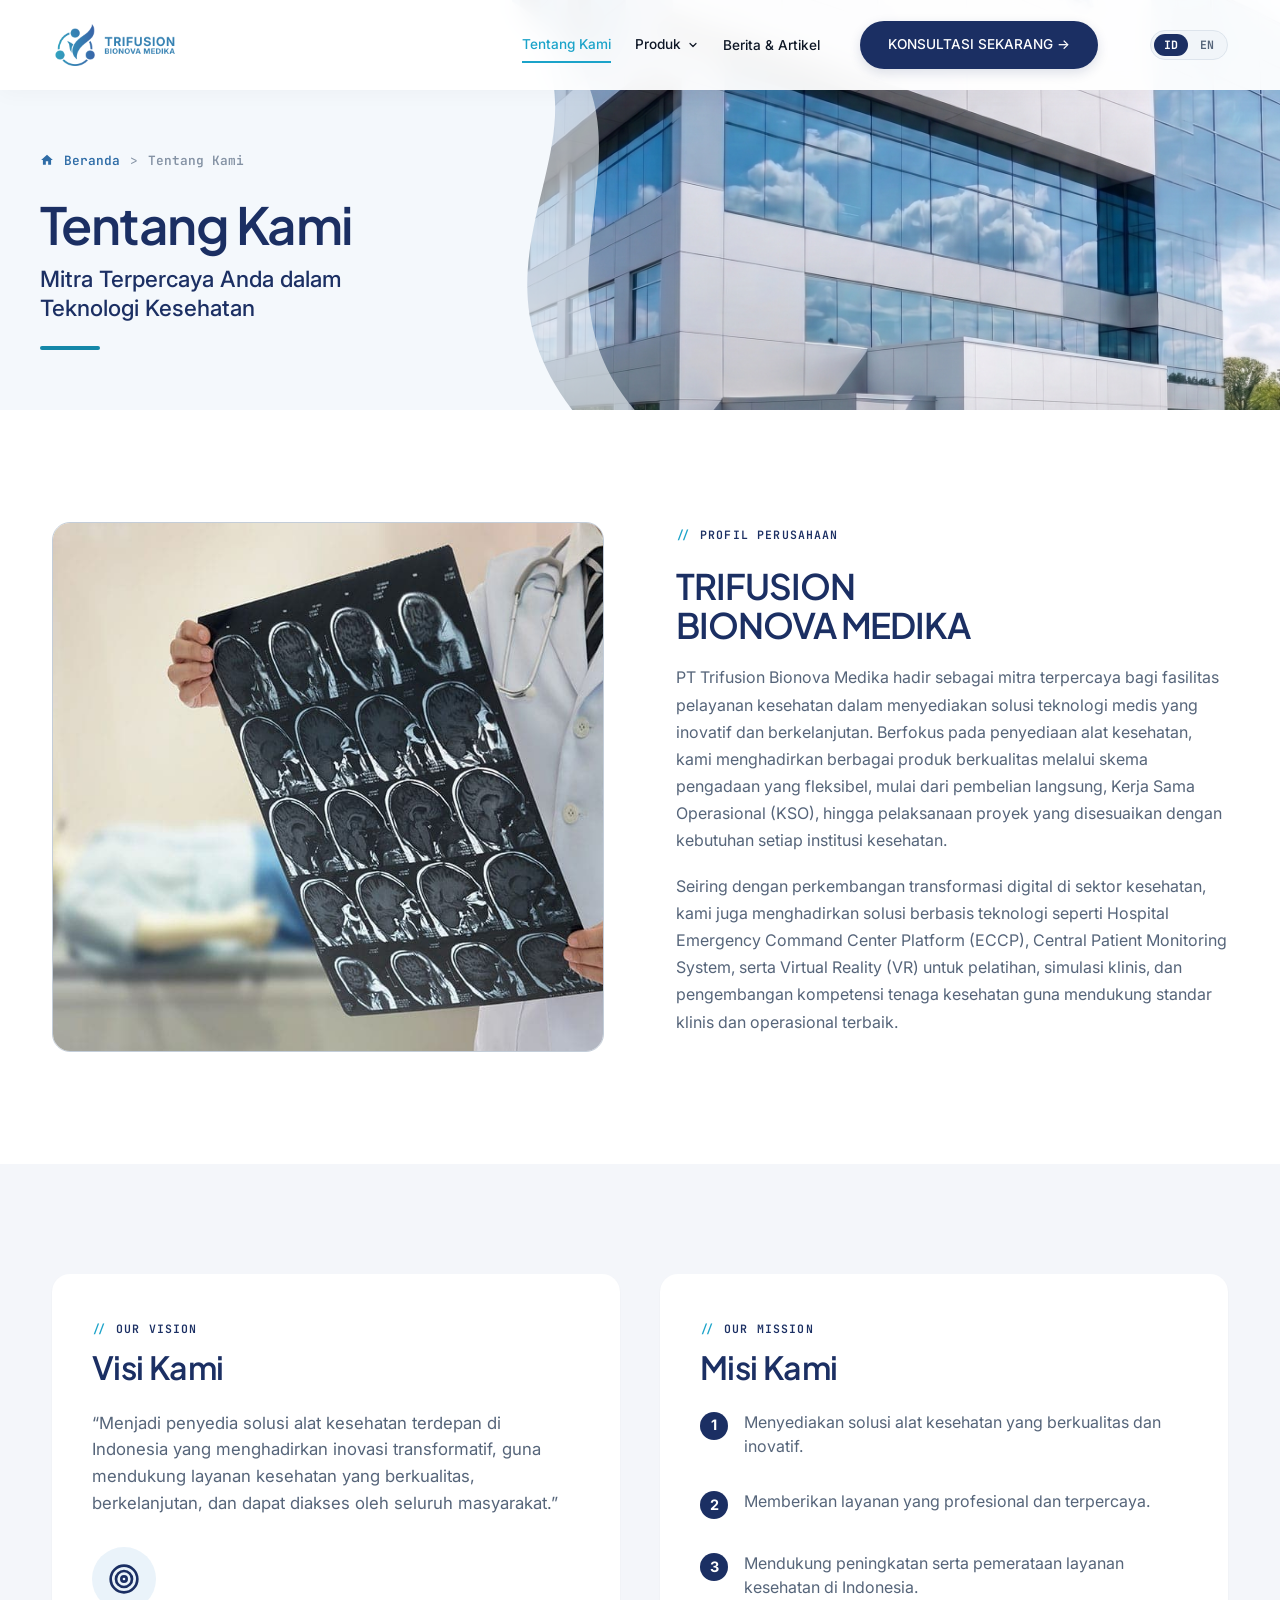
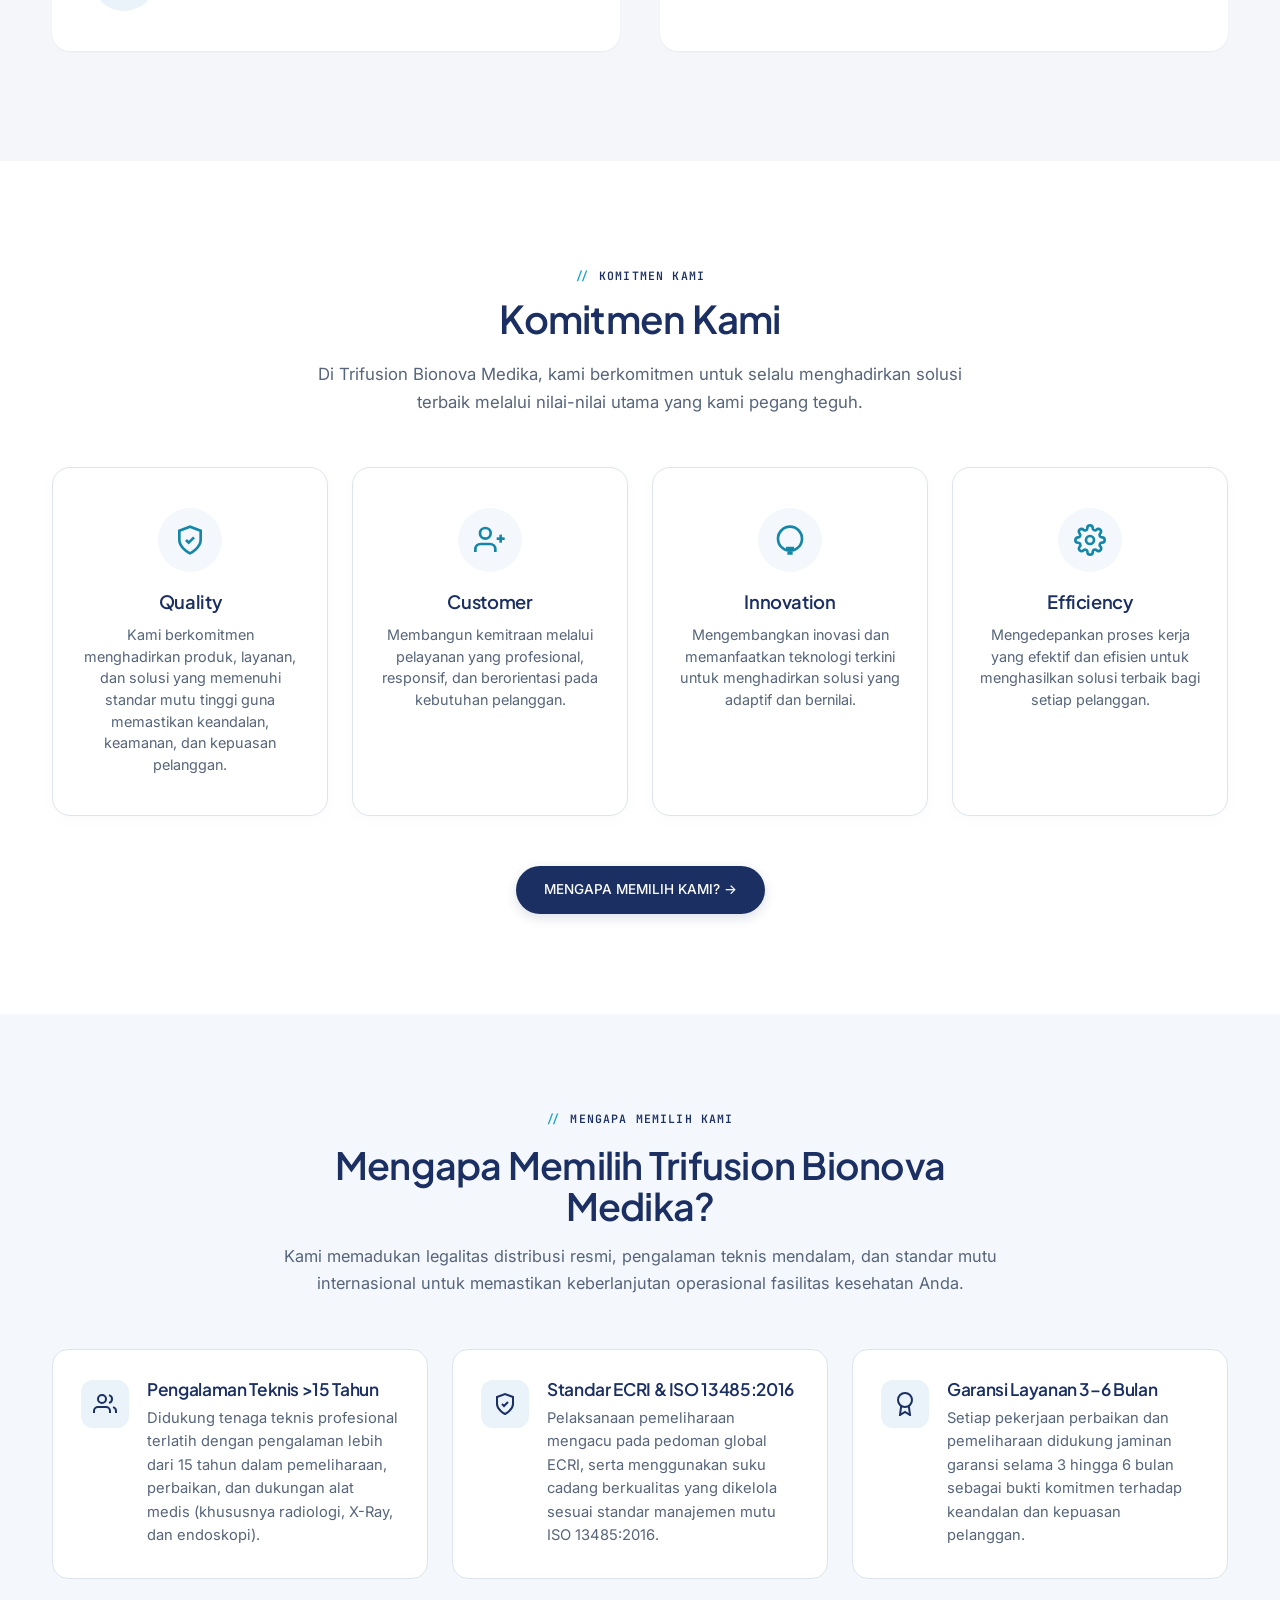
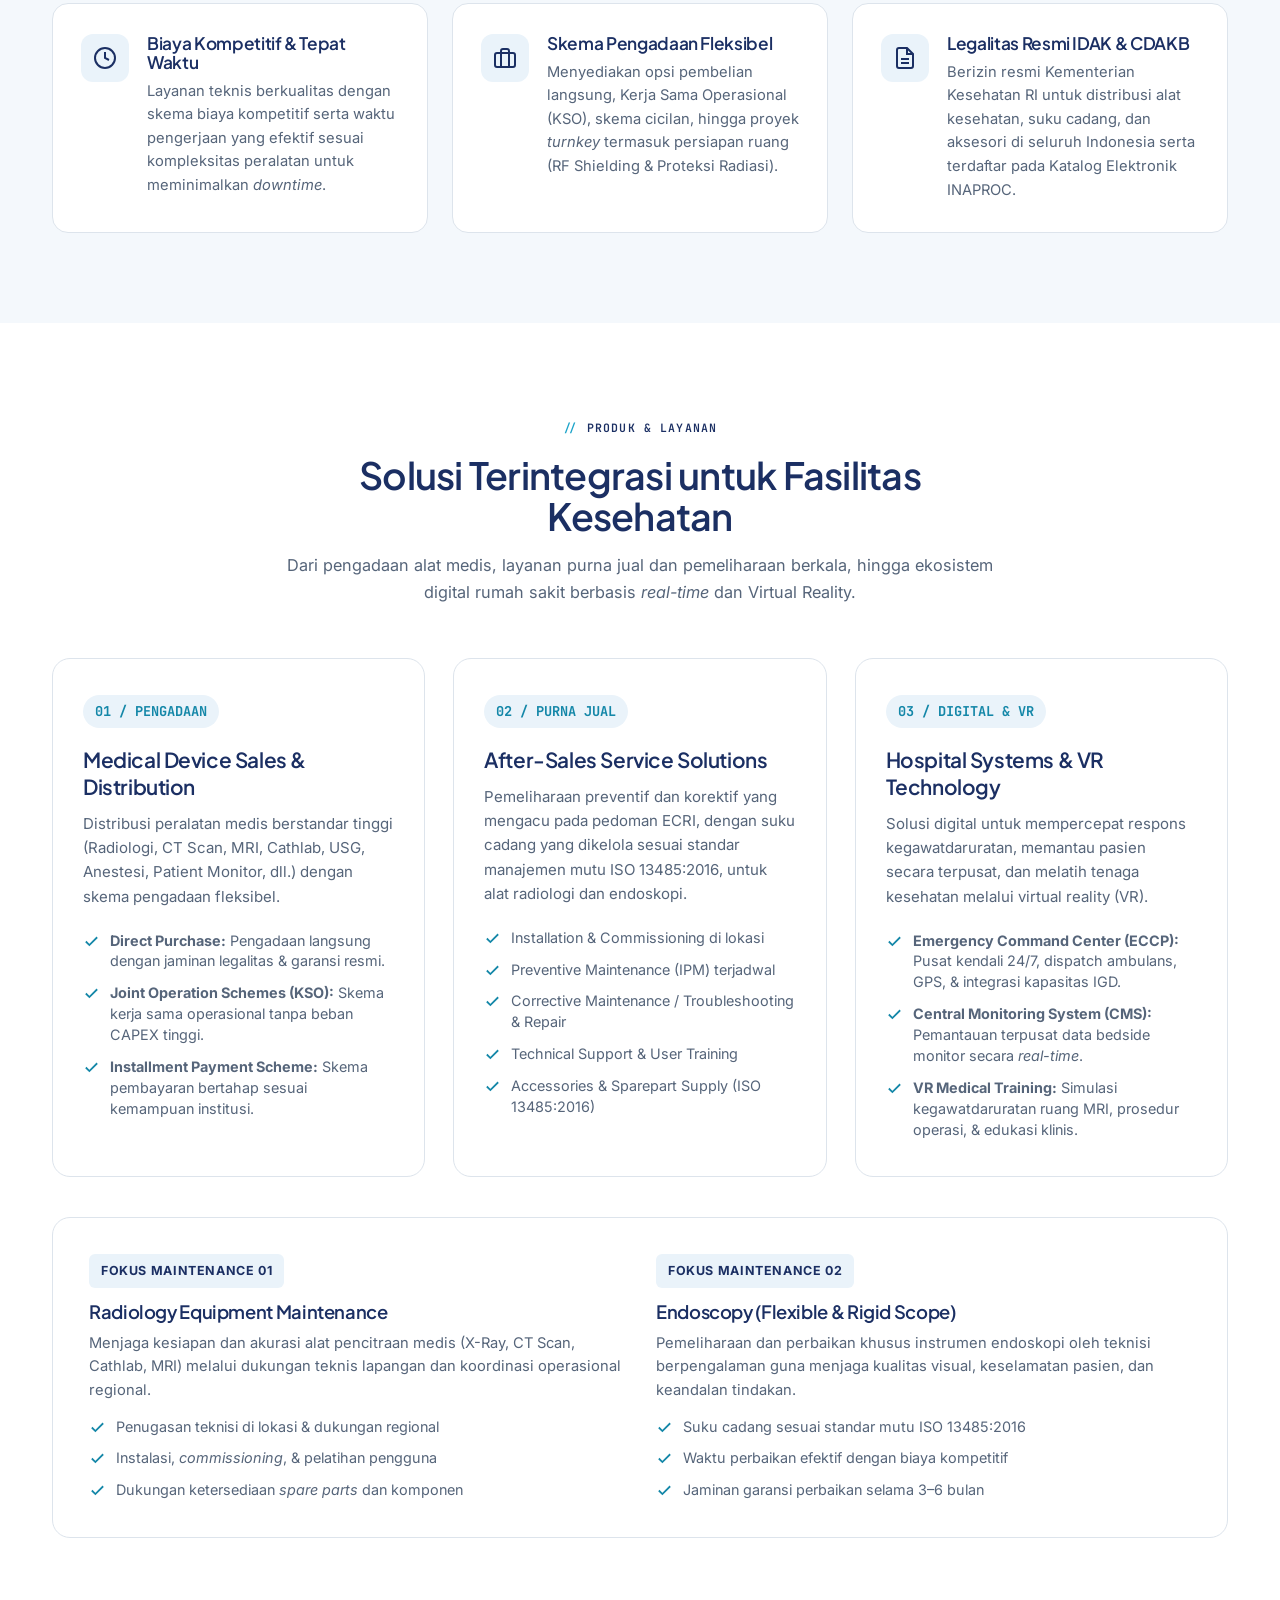
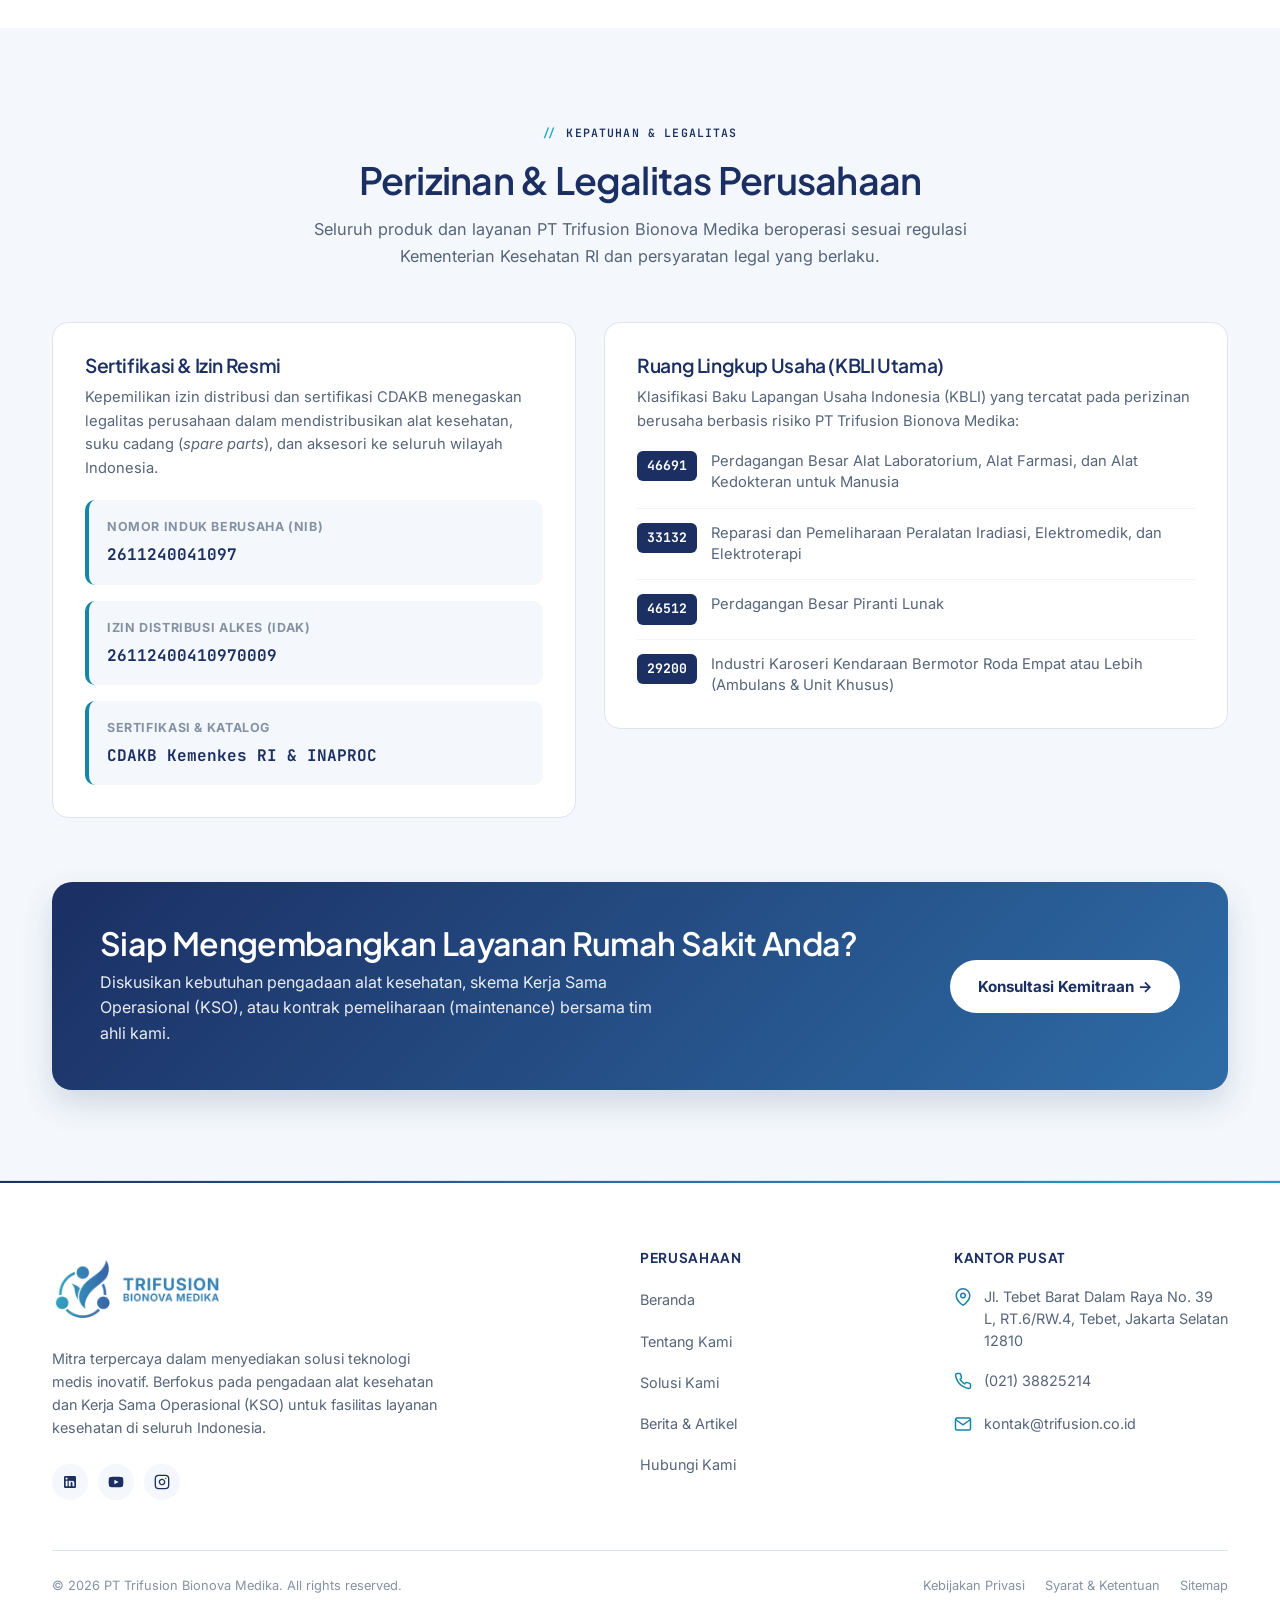
==== commit 49ad3527: "Update setting logo, dan modul In & EN" ====
--- a/about.html
+++ b/about.html
@@ -92,12 +92,8 @@
   <!-- ===== Header ===== -->
   <header class="header">
     <div class="container">
-      <a class="logo" href="index.html" aria-label="Trifusion Bionova Medika — beranda">
-        <span class="logo__mark"><img src="assets/img/trifusion-icon.png" alt="Logo Trifusion Bionova Medika"></span>
-        <span class="logo__text">
-          <span class="logo__name">TRIFUSION</span>
-          <span class="logo__sub"><span>BIONOVA</span><span>MEDIKA</span></span>
-        </span>
+      <a href="index.html" aria-label="Trifusion Bionova Medika — beranda" style="display: inline-flex; align-items: center;">
+      <img src="assets/img/trifusion_new_logo.png" alt="Trifusion Bionova Medika" class="header-logo-img">
       </a>
 
       <nav class="nav" aria-label="Navigasi utama">
@@ -491,12 +487,8 @@
     <div class="container">
       <div style="display: grid; grid-template-columns: repeat(auto-fit, minmax(220px, 1fr)); gap: 40px; margin-bottom: 50px;">
         <div style="grid-column: 1 / -1; max-width: 400px;">
-          <a class="logo" href="index.html" style="margin-bottom: 20px; display: inline-flex;">
-            <span class="logo__mark"><img src="assets/img/trifusion-icon.png" alt="Trifusion Bionova Medika logo"></span>
-            <span class="logo__text" style="justify-content: center; display: flex; flex-direction: column;">
-              <span class="logo__name" style="color: var(--color-primary); font-size: 1.1rem; font-weight: 700; line-height: 1.1;">TRIFUSION</span>
-              <span class="logo__sub" style="color: var(--color-accent-600); font-size: 0.55rem; font-weight: 600; letter-spacing: 2px;">BIONOVA<br>MEDIKA</span>
-            </span>
+          <a href="index.html" style="display: inline-block; margin-top: -24px; margin-bottom: -12px; margin-left: -20px;">
+          <img src="assets/img/trifusion_new_logo.png" alt="Trifusion Bionova Medika" style="width: 220px; height: auto; display: block;">
           </a>
           <p style="font-size: 0.9rem; line-height: 1.6; color: var(--color-text); margin-bottom: 24px;" data-i18n="footer.desc">
             Mitra terpercaya dalam menyediakan solusi teknologi medis inovatif. Berfokus pada pengadaan alat kesehatan dan Kerja Sama Operasional (KSO) untuk fasilitas layanan kesehatan di seluruh Indonesia.
--- a/css/style.css
+++ b/css/style.css
@@ -1732,4 +1732,18 @@
   .kso-banner__content h2 {
     font-size: 1.6rem;
   }
+}
+
+.header-logo-img {
+  width: 175px;
+  height: auto;
+  display: block;
+  margin: -18px 0 -18px -14px;
+}
+
+@media (max-width: 600px) {
+  .header-logo-img {
+    width: 145px;
+    margin: -14px 0 -14px -10px;
+  }
 }
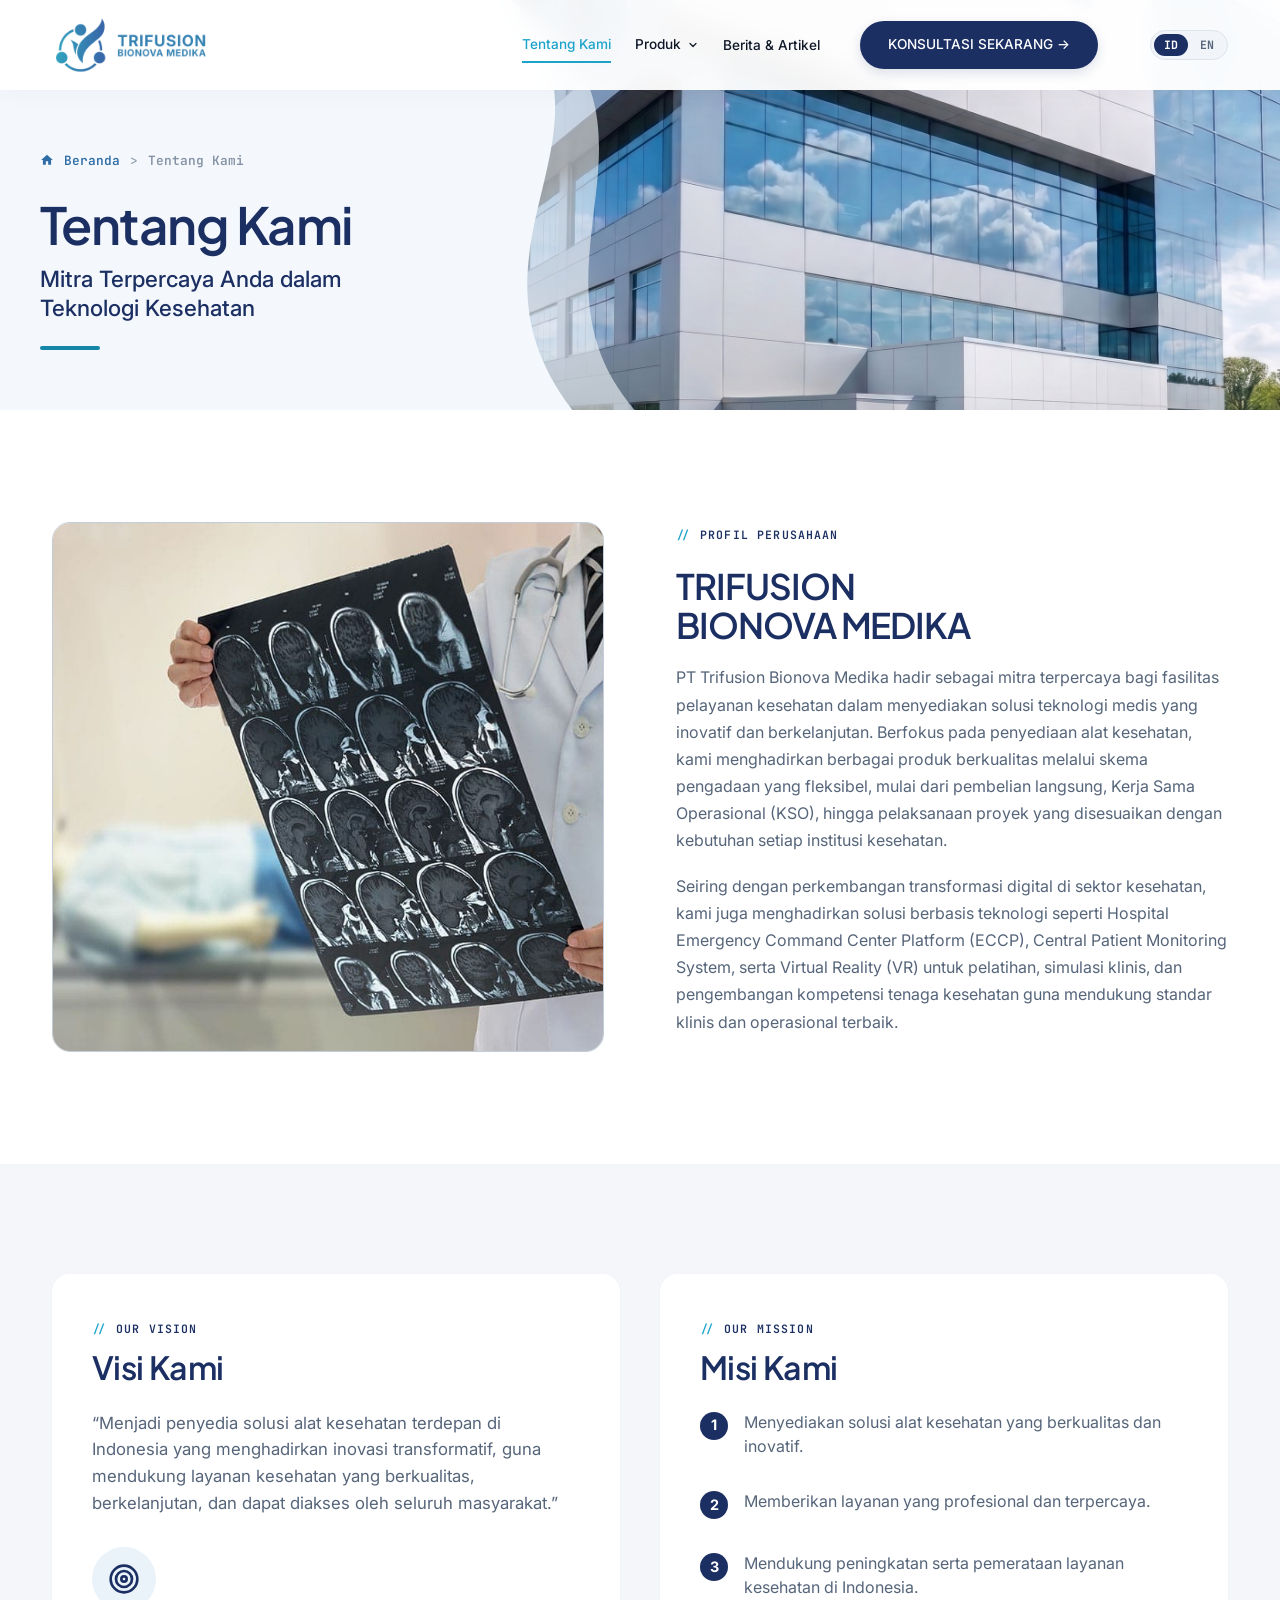
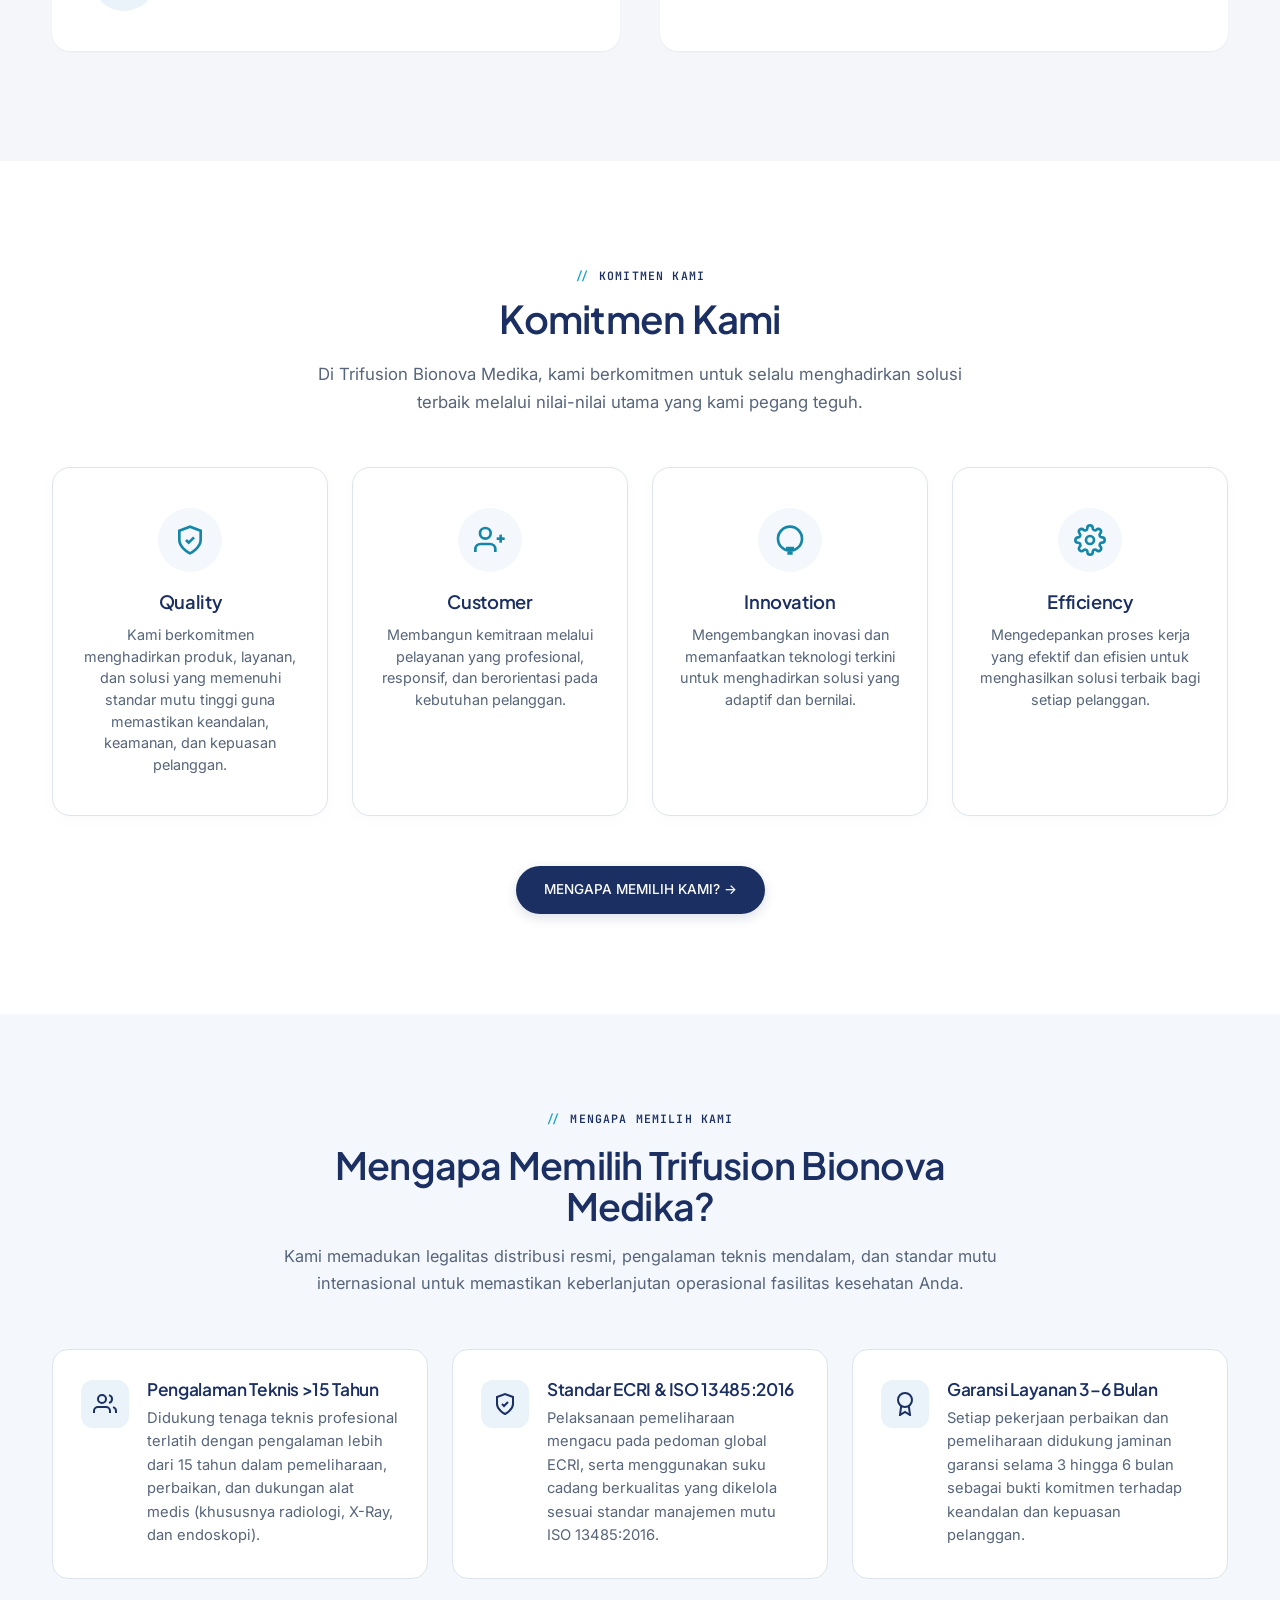
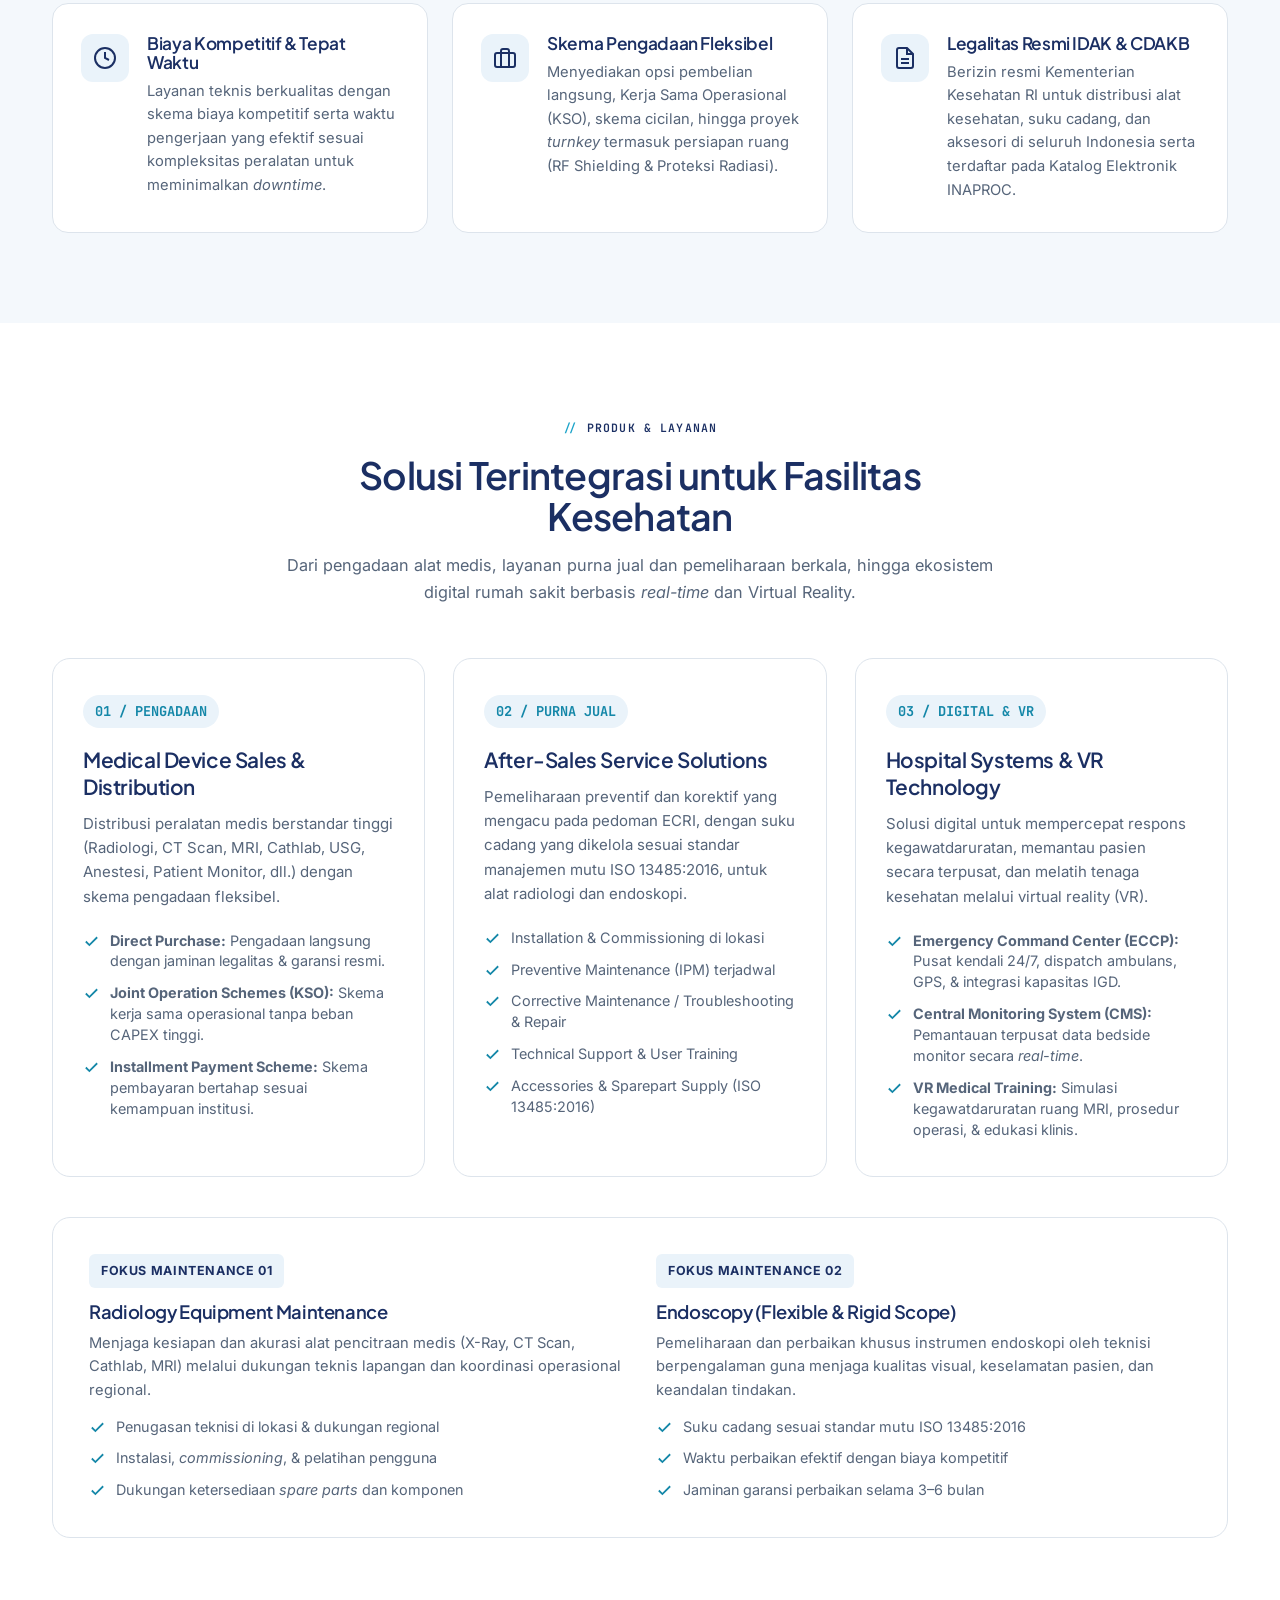
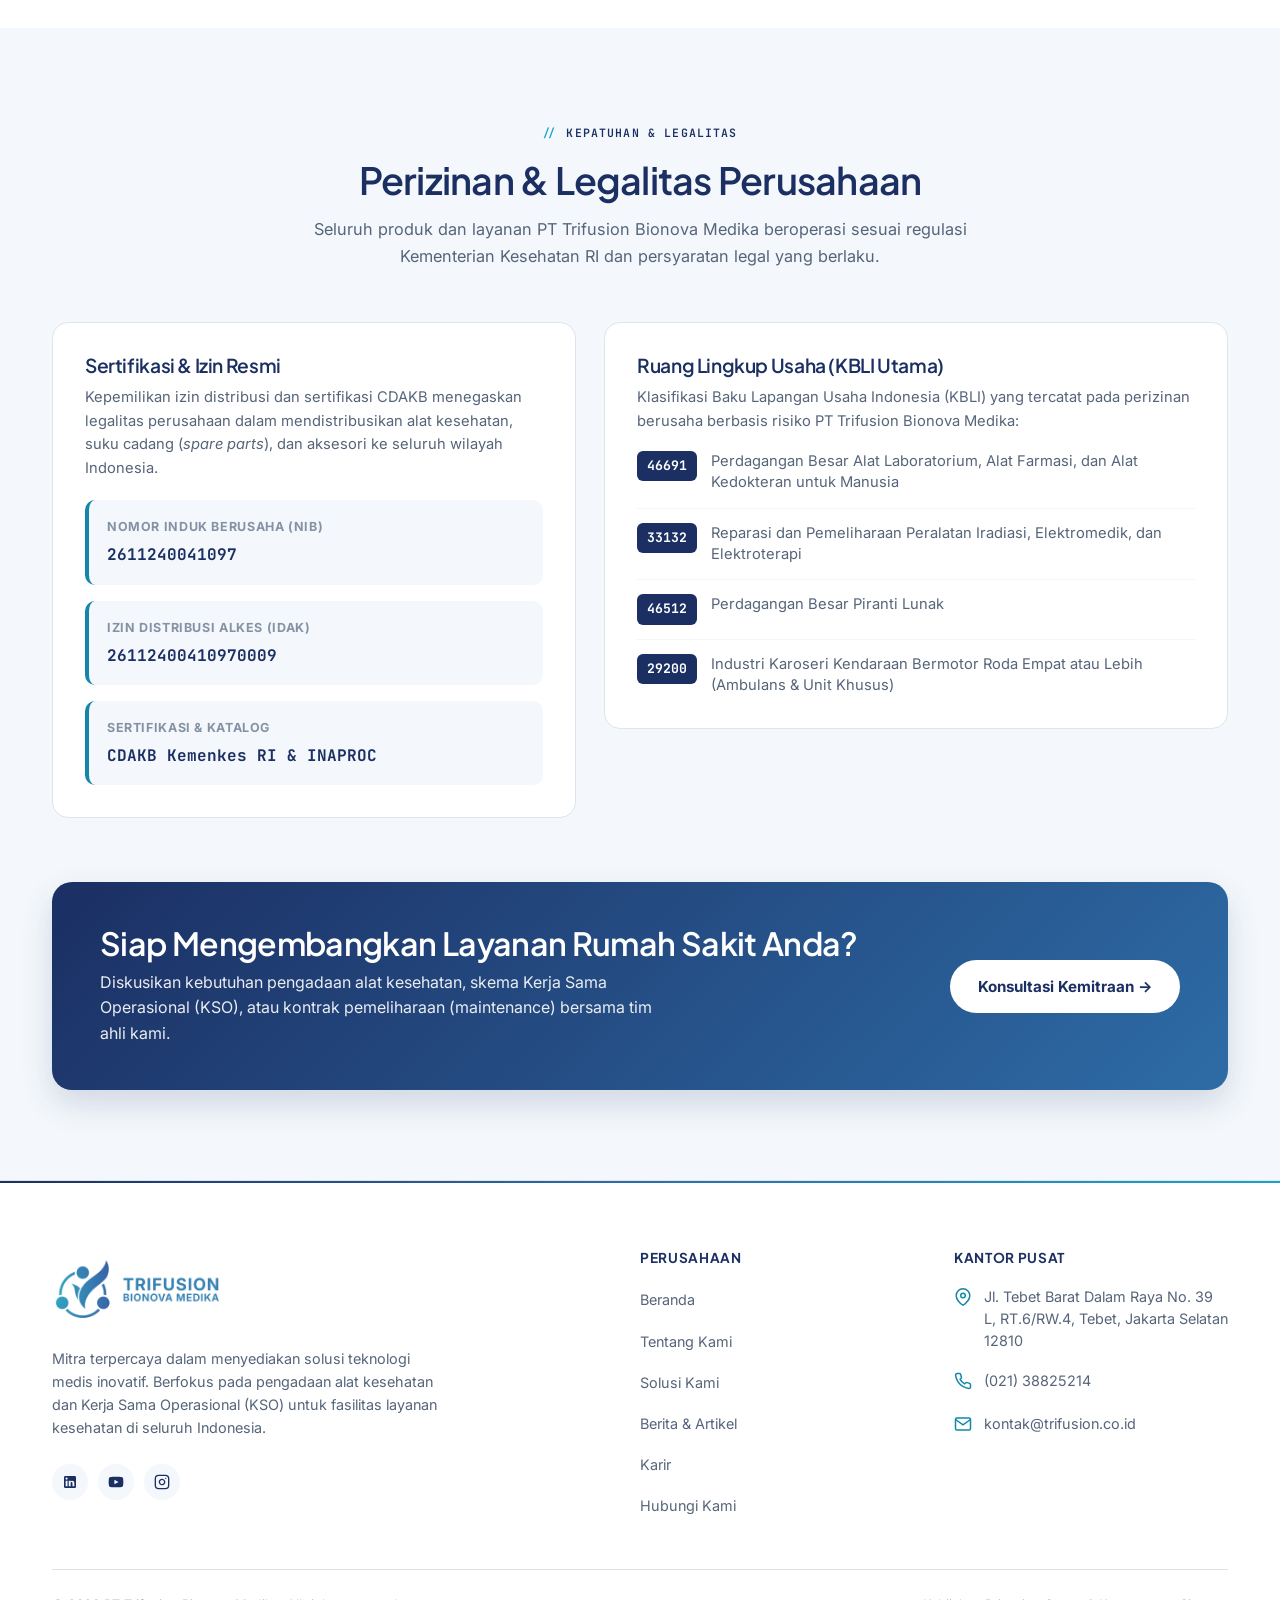
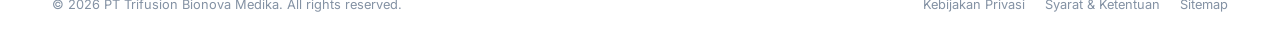
==== commit 6a9c0a3b: "Update Navigasi Footer" ====
--- a/about.html
+++ b/about.html
@@ -507,6 +507,7 @@
             <li><a href="about.html" style="font-size: 0.9rem; color: var(--color-text); text-decoration: none; transition: color 0.2s;" data-i18n="nav.about">Tentang Kami</a></li>
             <li><a href="products.html" style="font-size: 0.9rem; color: var(--color-text); text-decoration: none; transition: color 0.2s;" data-i18n="footer.solutions">Solusi Kami</a></li>
             <li><a href="articles.html" style="font-size: 0.9rem; color: var(--color-text); text-decoration: none; transition: color 0.2s;" data-i18n="nav.articles">Berita &amp; Artikel</a></li>
+            <li><a href="career.html" style="font-size: 0.9rem; color: var(--color-text); text-decoration: none; transition: color 0.2s;" data-i18n="nav.career">Karir</a></li>
             <li><a href="contact.html" style="font-size: 0.9rem; color: var(--color-text); text-decoration: none; transition: color 0.2s;" data-i18n="footer.contact">Hubungi Kami</a></li>
           </ul>
         </div>
--- a/css/style.css
+++ b/css/style.css
@@ -1735,15 +1735,15 @@
 }
 
 .header-logo-img {
-  width: 175px;
+  width: 220px;
   height: auto;
   display: block;
-  margin: -18px 0 -18px -14px;
+  margin: -24px 0 -24px -18px;
 }
 
 @media (max-width: 600px) {
   .header-logo-img {
     width: 145px;
-    margin: -14px 0 -14px -10px;
+    margin: -18px 0 -18px -12px;
   }
 }
